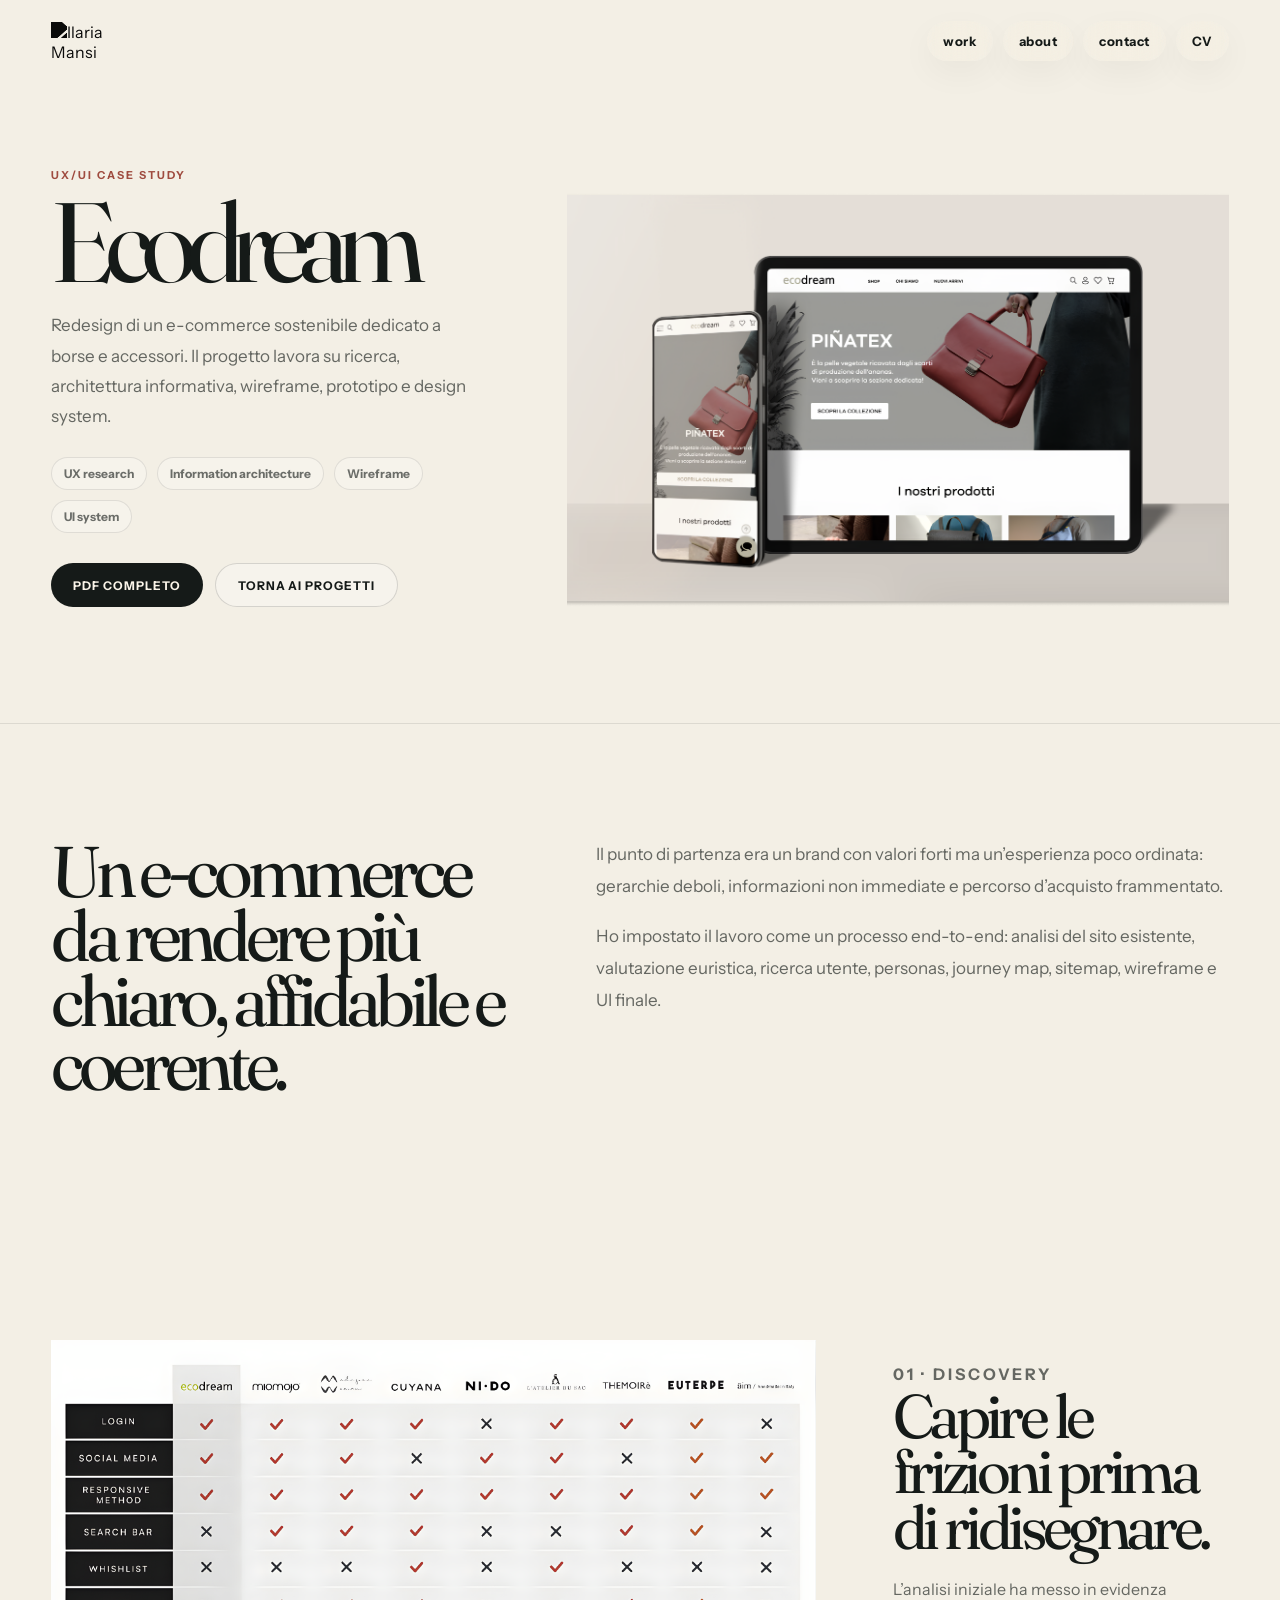
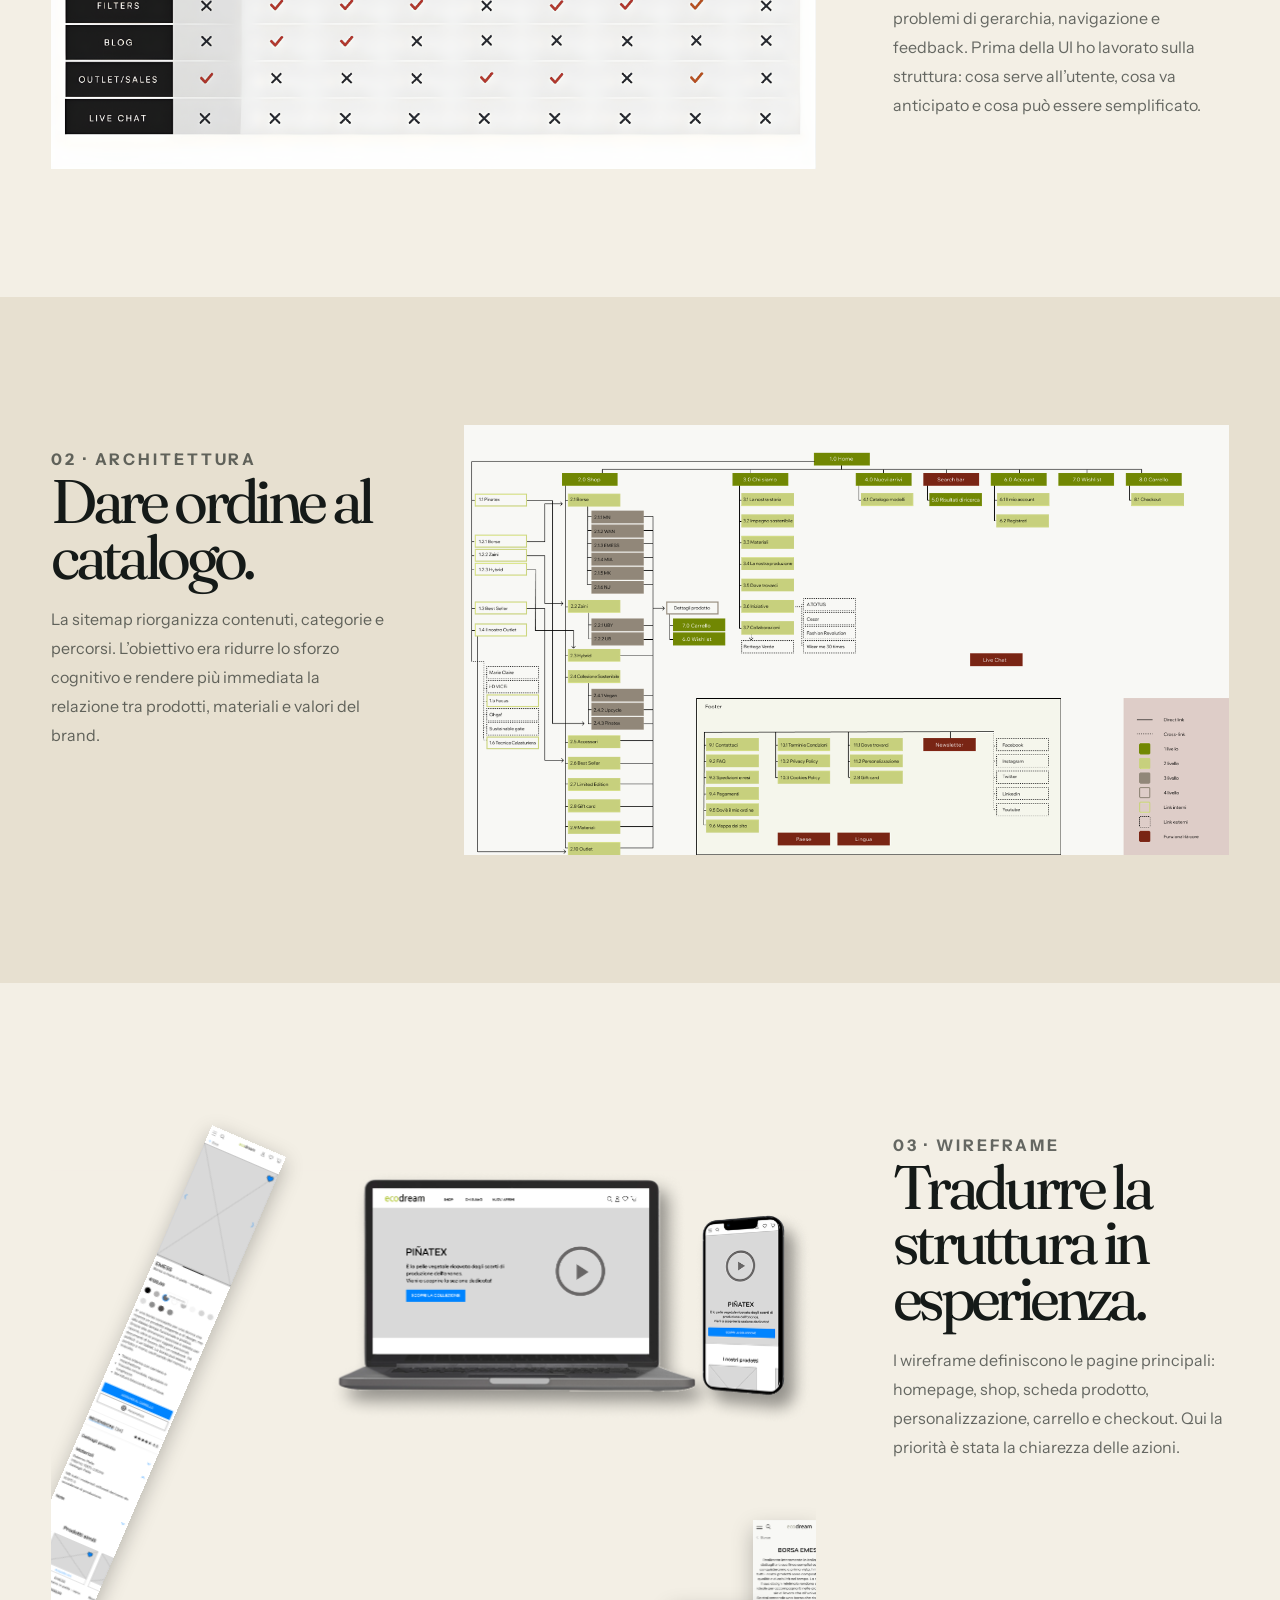
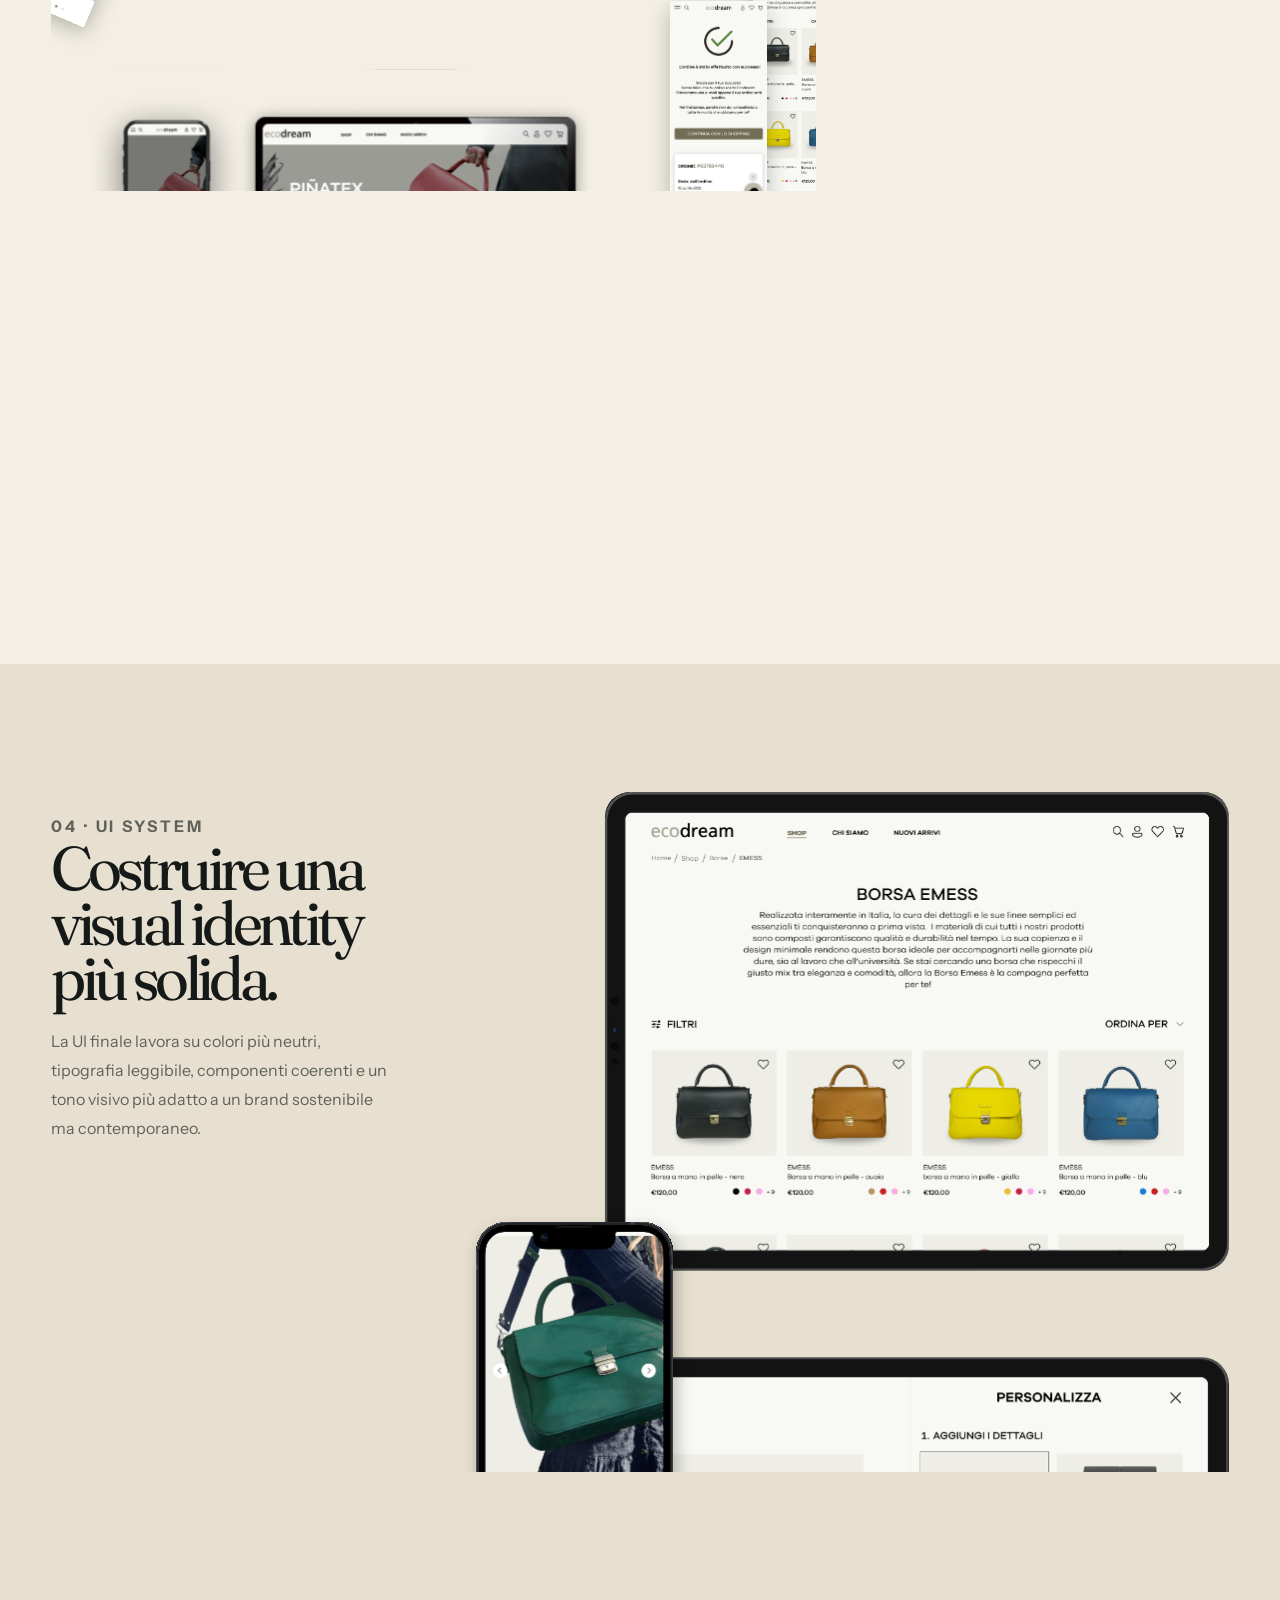
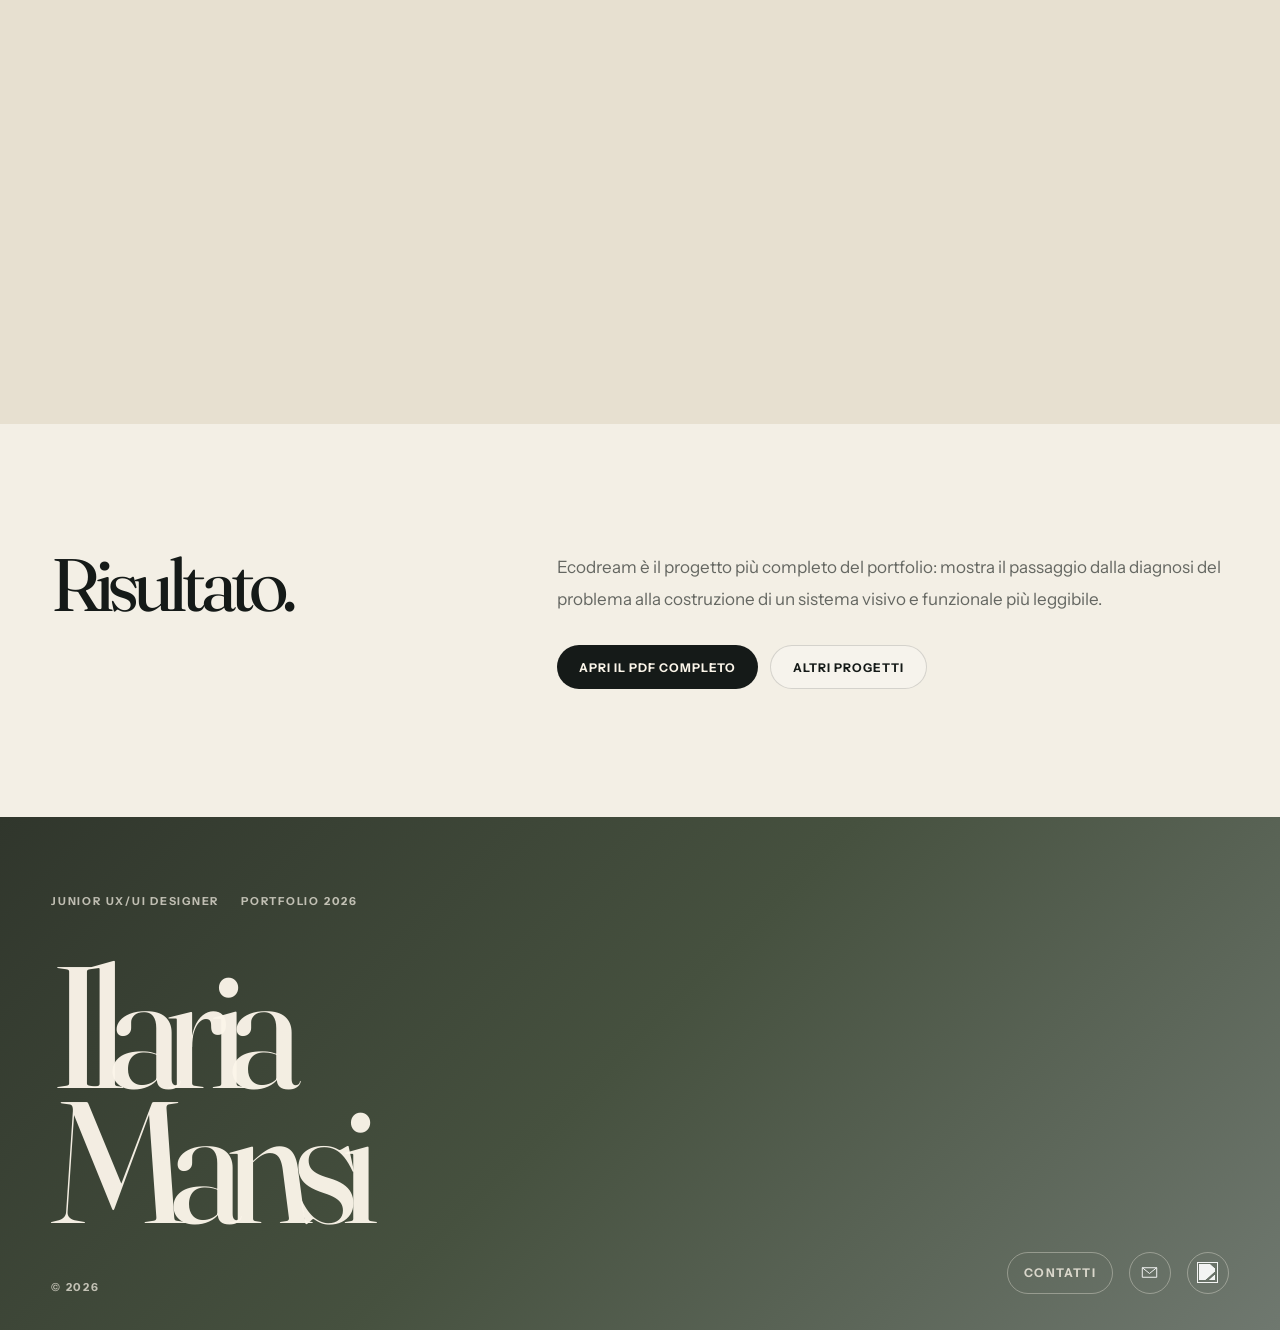
==== project/ecodream/index.html @ 8d707939 "upload portfolio" ====
<!doctype html>
<html lang="it">

<head>
  <meta charset="utf-8">
  <meta name="viewport" content="width=device-width, initial-scale=1">
  <link rel="preconnect" href="https://fonts.googleapis.com">
  <link rel="preconnect" href="https://fonts.gstatic.com" crossorigin>
  <link
    href="https://fonts.googleapis.com/css2?family=Fraunces:opsz,wght@9..144,300;9..144,400;9..144,600&family=Instrument+Sans:wght@400;500;600;700;800&display=swap"
    rel="stylesheet">
  <link rel="icon" href="../../assets/img/favicon/favicon.png" sizes="any">
  <link rel="stylesheet" href="../../css/style.css">
  <link rel="stylesheet" href="../../css/project.css">
  <title>Ilaria Mansi – Ecodream</title>
</head>

<body class="projectPage project--ecodream">
  <div id="top"></div>
  <header class="nav" role="banner">
    <div class="nav__inner"><a class="nav__logo" href="../../index.html#top" aria-label="Home"><img
          class="logo logo--mark" src="../../assets/img/logo/im-mark-light.svg" alt="Ilaria Mansi"></a>
      <nav class="nav__links" aria-label="Menu principale"><a href="../../index.html#projects">work</a><a
          href="../../about.html">about</a><a href="../../contact.html">contact</a><a href="../../cv.html">CV</a></nav>
      <input class="navToggle" type="checkbox" id="navToggle"><label class="nav__burger" for="navToggle"
        aria-label="Apri menu"><span class="nav__burgerIcon" aria-hidden="true"></span></label>
    </div>
  </header>
  <div class="navOverlay" aria-hidden="true">
    <nav class="navOverlay__panel" aria-label="Menu mobile"><a href="../../index.html#projects">work</a><a
        href="../../about.html">about</a><a href="../../contact.html">contact</a><a href="../../cv.html">CV</a></nav>
  </div>
  <main>
    <section class="projectHero">
      <div class="projectHero__grid">
        <div data-parallax-text>
          <p class="projectHero__kicker">UX/UI case study</p>
          <h1>Ecodream</h1>
          <p class="projectHero__intro">Redesign di un e-commerce sostenibile dedicato a borse e accessori. Il progetto
            lavora su ricerca, architettura informativa, wireframe, prototipo e design system.</p>
          <div class="projectTags"><span>UX research</span><span>Information
              architecture</span><span>Wireframe</span><span>UI system</span></div>
          <div class="projectActions"><a class="button button--dark" href="../../assets/pdf/ecodream.pdf"
              target="_blank" rel="noopener">PDF completo</a><a class="button button--ghost"
              href="../../index.html#projects">Torna ai progetti</a></div>
        </div>
        <figure class="projectHero__cover" data-parallax-text><img
            src="../../assets/img/home/cover-ecodream.png" alt="Cover Ecodream"></figure>
      </div>
    </section>
    <section class="caseIntro">
      <div class="caseIntro__grid">
        <h2 data-parallax-text>Un e-commerce da rendere più chiaro, affidabile e coerente.</h2>
        <div data-parallax-text>
          <p>Il punto di partenza era un brand con valori forti ma un’esperienza poco ordinata: gerarchie deboli,
            informazioni non immediate e percorso d’acquisto frammentato.</p>
          <p>Ho impostato il lavoro come un processo end-to-end: analisi del sito esistente, valutazione euristica,
            ricerca utente, personas, journey map, sitemap, wireframe e UI finale.</p>
        </div>
      </div>
    </section>
    <div class="caseFlow">
      <section class="caseStep">
        <div class="caseStep__inner">
          <figure class="caseStep__media" data-parallax-text><img
              src="../../assets/img/projects/ecodream/research-ecodream.png"
              alt="Capire le frizioni prima di ridisegnare."></figure>
          <div class="caseStep__text" data-parallax-text>
            <p class="caseStep__label">01 · Discovery</p>
            <h2>Capire le frizioni prima di ridisegnare.</h2>
            <p>L’analisi iniziale ha messo in evidenza problemi di gerarchia, navigazione e feedback. Prima della UI ho
              lavorato sulla struttura: cosa serve all’utente, cosa va anticipato e cosa può essere semplificato.</p>
          </div>
        </div>
      </section>
      <section class="caseStep caseStep--reverse">
        <div class="caseStep__inner">
          <figure class="caseStep__media" data-parallax-text><img src="../../assets/img/projects/ecodream/Sitemap.png"
              alt="Dare ordine al catalogo."></figure>
          <div class="caseStep__text" data-parallax-text>
            <p class="caseStep__label">02 · Architettura</p>
            <h2>Dare ordine al catalogo.</h2>
            <p>La sitemap riorganizza contenuti, categorie e percorsi. L’obiettivo era ridurre lo sforzo cognitivo e
              rendere più immediata la relazione tra prodotti, materiali e valori del brand.</p>
          </div>
        </div>
      </section>
      <section class="caseStep">
        <div class="caseStep__inner">
          <figure class="caseStep__media" data-parallax-text><img
              src="../../assets/img/projects/ecodream/wireframe e prototipo.svg"
              alt="Tradurre la struttura in esperienza."></figure>
          <div class="caseStep__text" data-parallax-text>
            <p class="caseStep__label">03 · Wireframe</p>
            <h2>Tradurre la struttura in esperienza.</h2>
            <p>I wireframe definiscono le pagine principali: homepage, shop, scheda prodotto, personalizzazione,
              carrello e checkout. Qui la priorità è stata la chiarezza delle azioni.</p>
          </div>
        </div>
      </section>
      <section class="caseStep caseStep--reverse">
        <div class="caseStep__inner">
          <figure class="caseStep__media" data-parallax-text><img
              src="../../assets/img/projects/ecodream/prototipi.svg"
              alt="Costruire una visual identity più solida."></figure>
          <div class="caseStep__text" data-parallax-text>
            <p class="caseStep__label">04 · UI System</p>
            <h2>Costruire una visual identity più solida.</h2>
            <p>La UI finale lavora su colori più neutri, tipografia leggibile, componenti coerenti e un tono visivo più
              adatto a un brand sostenibile ma contemporaneo.</p>
          </div>
        </div>
      </section>
    </div>
    <section class="caseEnd">
      <div class="caseEnd__grid">
        <h2 data-parallax-text>Risultato.</h2>
        <div data-parallax-text>
          <p>Ecodream è il progetto più completo del portfolio: mostra il passaggio dalla diagnosi del problema alla
            costruzione di un sistema visivo e funzionale più leggibile.</p>
          <div class="projectActions"><a class="button button--dark" href="../../assets/pdf/ecodream.pdf"
              target="_blank" rel="noopener">Apri il PDF completo</a><a class="button button--ghost"
              href="../../index.html#projects">Altri progetti</a></div>
        </div>
      </div>
    </section>
  </main>
  <footer class="siteFooter">
    <div class="siteFooter__inner">
      <div class="siteFooter__meta">
        <p>Junior UX/UI Designer</p>
        <p>Portfolio 2026</p>
      </div>
      <div class="siteFooter__contact" aria-label="Contatti principali">
        <a class="siteFooter__textLink" href="../../contact.html">Contatti</a>
        <a class="siteFooter__iconLink" href="mailto:ilariamansi96@gmail.com" aria-label="Email"><img
            src="../../assets/img/icons/email.svg" alt=""></a>
        <a class="siteFooter__iconLink" href="https://www.linkedin.com/in/ilaria-mansi/" target="_blank" rel="noopener"
          aria-label="LinkedIn"><img src="../../assets/img/home/linkedin.png" alt=""></a>
      </div>
      <p class="siteFooter__brand">Ilaria Mansi</p>
      <p class="siteFooter__copy">© 2026</p>
    </div>
  </footer>
  <script src="../../js/main.js"></script>
</body>

</html>
---- css/style.css ----
* {
    box-sizing: border-box
}

html,
body {
    margin: 0;
    min-height: 100%
}

html {
    scroll-behavior: smooth;
    background: #f3efe5
}

:root {
    --max: 1520px;
    --pad-x: clamp(22px, 4vw, 76px);
    --nav-h: 82px;
    --ink: #151a18;
    --muted: rgba(21, 26, 24, .64);
    --paper: #f3efe5;
    --paper-2: #e7e0d0;
    --cream: #fbf5e9;
    --dark: #141816;
    --accent: #9a6b4f;
    --accent-2: #536e67;
    --accent-3: #b8956b;
    --sea: #7f9690;
    --olive: #4c563e;
    --line: rgba(21, 26, 24, .15);
    --font-serif: "Fraunces", ui-serif, serif;
    --font-sans: "Instrument Sans", system-ui, sans-serif;
    --ease: cubic-bezier(.22, 1, .36, 1)
}

body {
    overflow-x: hidden;
    font-family: var(--font-sans);
    color: var(--ink);
    background: var(--paper);
    -webkit-font-smoothing: antialiased;
    text-rendering: optimizeLegibility
}

img {
    max-width: 100%;
    display: block
}

a {
    color: inherit;
    text-decoration: none
}

button,
input,
textarea {
    font: inherit
}

.container {
    width: min(var(--max), 100%);
    margin: 0 auto;
    padding: 0 var(--pad-x)
}

.eyebrow {
    margin: 0 0 14px;
    font-size: 11px;
    font-weight: 800;
    letter-spacing: .18em;
    text-transform: uppercase;
    color: rgba(21, 26, 24, .48)
}

.eyebrow--light {
    color: rgba(251, 245, 233, .68)
}

.nav {
    position: fixed;
    inset: 0 0 auto 0;
    height: var(--nav-h);
    z-index: 7000;
    pointer-events: none
}

.nav__inner {
    width: min(var(--max), 100%);
    height: 100%;
    margin: 0 auto;
    padding: 0 var(--pad-x);
    display: flex;
    align-items: center;
    justify-content: space-between
}

.nav__logo,
.nav__links,
.nav__burger {
    pointer-events: auto
}

.nav__logo {
    display: inline-flex;
    align-items: center;
    width: clamp(58px, 6vw, 83px);
    height: 44px;
    z-index: 7002
}

.nav__logo .logo {
    height: 38px;
    width: 100%;
    object-fit: contain;
    object-position: left center;
    filter: brightness(0);
    opacity: .96;
    transition: opacity .25s var(--ease), transform .25s var(--ease)
}

.nav__logo:hover .logo {
    opacity: 1;
    transform: translateY(-1px)
}

.nav__links {
    display: flex;
    align-items: center;
    gap: 10px
}

.nav__links a {
    min-height: 40px;
    display: inline-flex;
    align-items: center;
    padding: 0 16px;
    border-radius: 999px;
    backdrop-filter: blur(16px) saturate(130%);
    -webkit-backdrop-filter: blur(16px) saturate(130%);
    box-shadow: 0 12px 34px rgba(21, 26, 24, .045);
    font-size: 13px;
    font-weight: 800;
    letter-spacing: .04em;
    transition: transform .22s var(--ease), background .22s var(--ease), border-color .22s var(--ease)
}

.nav__links a:hover {
    background: rgb(251, 245, 233);
    border-color: rgba(143, 75, 57, .26);
    transform: translateY(-1px)
}

.navToggle {
    position: absolute;
    width: 1px;
    height: 1px;
    margin: -1px;
    overflow: hidden;
    clip: rect(0, 0, 0, 0);
    border: 0
}

.nav__burger {
    display: none;
    width: 44px;
    height: 44px;
    border: 1px solid rgba(251, 245, 233, .55);
    border-radius: 999px;
    background: rgba(251, 245, 233, .55);
    backdrop-filter: blur(16px) saturate(130%);
    -webkit-backdrop-filter: blur(16px) saturate(130%);
    cursor: pointer
}

.nav__burgerIcon {
    width: 22px;
    height: 2px;
    background: var(--ink);
    position: relative;
    display: block
}

.nav__burgerIcon:before,
.nav__burgerIcon:after {
    content: "";
    position: absolute;
    left: 0;
    width: 22px;
    height: 2px;
    background: var(--ink);
    transition: transform .22s var(--ease), top .22s var(--ease)
}

.nav__burgerIcon:before {
    top: -6px
}

.nav__burgerIcon:after {
    top: 6px
}

.navOverlay {
    position: fixed;
    inset: 0;
    z-index: 6999;
    opacity: 0;
    visibility: hidden;
    pointer-events: none;
    background: rgba(243, 239, 229, .72);
    backdrop-filter: blur(28px) saturate(150%);
    -webkit-backdrop-filter: blur(28px) saturate(150%);
    transition: opacity .25s var(--ease), visibility .25s var(--ease)
}

.navOverlay__panel {
    min-height: 100vh;
    display: grid;
    place-content: center;
    gap: 28px;
    text-align: center
}

.navOverlay__panel a {
    font-size: 18px;
    font-weight: 800;
    letter-spacing: .16em;
    text-transform: uppercase
}

@media(max-width:900px) {
    .nav__links {
        display: none
    }

    .nav__burger {
        display: grid;
        place-items: center
    }

    .nav__logo {
        width: 76px
    }

    body:has(#navToggle:checked) .navOverlay {
        opacity: 1;
        visibility: visible;
        pointer-events: auto
    }

    body:has(#navToggle:checked) .nav__burgerIcon {
        background: transparent
    }

    body:has(#navToggle:checked) .nav__burgerIcon:before {
        top: 0;
        transform: rotate(45deg)
    }

    body:has(#navToggle:checked) .nav__burgerIcon:after {
        top: 0;
        transform: rotate(-45deg)
    }
}

.button,
.homeButton,
.btn {
    min-height: 44px;
    display: inline-flex;
    align-items: center;
    justify-content: center;
    padding: 0 22px;
    border-radius: 999px;
    font-size: 12px;
    font-weight: 800;
    letter-spacing: .08em;
    text-transform: uppercase;
    transition: transform .22s var(--ease), background .22s var(--ease), border-color .22s var(--ease)
}

.button:hover,
.homeButton:hover,
.btn:hover {
    transform: translateY(-2px)
}

.button--dark,
.homeButton--dark,
.btn--primary {
    background: var(--ink);
    color: var(--cream) !important
}

.button--ghost,
.homeButton--ghost,
.btn--secondary {
    border: 1px solid var(--line);
    background: rgba(255, 255, 255, .28);
    color: var(--ink) !important
}

.button--light,
.homeButton--light {
    background: var(--cream);
    color: var(--ink) !important
}

.actionRow,
.buttonRow {
    display: flex;
    flex-wrap: wrap;
    gap: 12px;
    margin-top: 28px
}

.pageHero {
    width: min(var(--max), 100%);
    margin: 0 auto;
    padding: calc(var(--nav-h) + 90px) var(--pad-x) clamp(82px, 10vw, 150px)
}

.pageHero__grid {
    display: grid;
    grid-template-columns: minmax(0, 1.05fr) minmax(300px, .62fr);
    gap: clamp(34px, 7vw, 112px);
    align-items: end
}

.pageKicker {
    margin: 0 0 24px;
    font-family: var(--font-serif);
    font-weight: 400;
    font-size: clamp(80px, 12vw, 180px);
    line-height: .78;
    letter-spacing: -.09em
}

.pageHero h1 {
    margin: 0;
    max-width: 1040px;
    font-family: var(--font-serif);
    font-weight: 400;
    font-size: clamp(50px, 7.4vw, 132px);
    line-height: .84;
    letter-spacing: -.085em
}

.pageHero p {
    margin: 0;
    font-size: 16px;
    line-height: 1.8;
    color: var(--muted)
}

.contentSection {
    width: min(var(--max), 100%);
    margin: 0 auto;
    padding: clamp(78px, 9vw, 140px) var(--pad-x)
}

.contentSection--tone {
    width: 100%;
    max-width: none;
    background: var(--paper-2)
}

.contentSection--tone>* {
    width: min(var(--max), 100%);
    margin: 0 auto
}

.contentGrid {
    display: grid;
    grid-template-columns: minmax(240px, .56fr) minmax(0, 1fr);
    gap: clamp(34px, 7vw, 112px)
}

.contentGrid h2 {
    margin: 0;
    font-family: var(--font-serif);
    font-weight: 400;
    font-size: clamp(42px, 5.4vw, 92px);
    line-height: .9;
    letter-spacing: -.075em
}

.contentGrid p,
.contentGrid li {
    font-size: 16px;
    line-height: 1.85;
    color: var(--muted)
}

.panel {
    padding: clamp(24px, 3vw, 38px);
    border-radius: 24px;
    background: rgba(255, 255, 255, .32);
    box-shadow: 0 20px 64px rgba(21, 26, 24, .045)
}

.cardGrid {
    display: grid;
    grid-template-columns: repeat(3, minmax(0, 1fr));
    gap: 18px
}

.infoCard {
    padding: 28px;
    border-radius: 24px;
    background: rgba(255, 255, 255, .32);
    box-shadow: 0 18px 58px rgba(21, 26, 24, .04)
}

.infoCard small {
    display: block;
    margin-bottom: 14px;
    font-size: 11px;
    font-weight: 800;
    letter-spacing: .16em;
    text-transform: uppercase;
    color: rgba(21, 26, 24, .45)
}

.infoCard h3 {
    margin: 0;
    font-family: var(--font-serif);
    font-weight: 400;
    font-size: clamp(28px, 2.8vw, 44px);
    line-height: 1;
    letter-spacing: -.055em
}

.infoCard p {
    margin: 16px 0 0;
    font-size: 15px;
    line-height: 1.72;
    color: var(--muted)
}

.revealBlock,
[data-parallax-text] {
    opacity: 0;
    transform: translateY(34px);
    transition: opacity .78s var(--ease), transform .78s var(--ease)
}

.revealBlock.is-visible,
[data-parallax-text].is-visible {
    opacity: 1;
    transform: translateY(0)
}

.siteFooter {
    position: relative;
    overflow: hidden;
    color: var(--cream);
    background: linear-gradient(135deg, #30362c 0%, #46513f 48%, #6f786f 100%);
    border-top: 0
}

.siteFooter__inner {
    width: min(var(--max), 100%);
    margin: 0 auto;
    padding: clamp(52px, 6vw, 92px) var(--pad-x) clamp(24px, 3vw, 36px);
    display: grid;
    grid-template-columns: minmax(180px, .55fr) minmax(240px, .9fr);
    grid-template-areas: "meta contact" "brand contact" "copy contact";
    gap: clamp(22px, 4vw, 54px);
    align-items: end
}

.siteFooter__visual,
.siteFooter:after,
.siteFooter__cta,
.siteFooter__actions,
.siteFooter__social {
    display: none
}

.siteFooter__meta {
    grid-area: meta;
    display: flex;
    flex-wrap: wrap;
    gap: 10px 22px
}

.siteFooter__meta p,
.siteFooter__copy {
    margin: 0;
    font-size: 11px;
    font-weight: 800;
    letter-spacing: .16em;
    text-transform: uppercase;
    color: rgba(251, 245, 233, .7)
}

.siteFooter__contact {
    grid-area: contact;
    justify-self: end;
    display: flex;
    gap: 16px;
    align-items: center
}

.siteFooter__textLink {
    min-height: 42px;
    display: inline-flex;
    align-items: center;
    padding: 0 16px;
    border: 1px solid rgba(251, 245, 233, .34);
    border-radius: 999px;
    font-size: 12px;
    font-weight: 800;
    letter-spacing: .1em;
    text-transform: uppercase;
    color: rgba(251, 245, 233, .78);
    transition: background .22s var(--ease), color .22s var(--ease), transform .22s var(--ease)
}

.siteFooter__textLink:hover {
    background: rgba(251, 245, 233, .12);
    color: var(--cream);
    transform: translateY(-2px)
}

.siteFooter__iconLink {
    width: 42px;
    height: 42px;
    display: grid;
    place-items: center;
    border: 1px solid rgba(251, 245, 233, .34);
    border-radius: 999px;
    color: var(--cream);
    transition: background .22s var(--ease), transform .22s var(--ease), border-color .22s var(--ease)
}

.siteFooter__iconLink:hover {
    background: rgba(251, 245, 233, .12);
    border-color: rgba(251, 245, 233, .58);
    transform: translateY(-2px)
}

.siteFooter__iconLink img {
    width: 21px;
    height: 21px;
    object-fit: contain;
    filter: brightness(0) invert(1);
    opacity: .92
}

.siteFooter__brand {
    grid-area: brand;
    margin: 0;
    font-family: var(--font-serif);
    font-weight: 400;
    font-size: clamp(68px, 13.5vw, 224px);
    line-height: .78;
    letter-spacing: -.105em;
    color: rgba(251, 245, 233, .96)
}

.siteFooter__copy {
    grid-area: copy
}

.accentLine {
    display: block;
    width: 72px;
    height: 1px;
    background: var(--accent);
    opacity: .65
}

@media(max-width:900px) {

    .pageHero__grid,
    .contentGrid,
    .cardGrid,
    .siteFooter__inner {
        grid-template-columns: 1fr
    }

    .siteFooter__inner {
        grid-template-areas: "meta" "contact" "brand" "copy";
        align-items: start
    }

    .siteFooter__contact {
        justify-self: start;
        text-align: left;
        grid-template-columns: 1fr 1fr
    }

    .siteFooter__brand {
        font-size: clamp(62px, 20vw, 132px)
    }
}
---- css/project.css ----
.projectPage{background:var(--paper)}
.projectHero{width:min(var(--max),100%);margin:0 auto;padding:calc(var(--nav-h) + 86px) var(--pad-x) clamp(72px,9vw,132px)}
.projectHero__grid{display:grid;grid-template-columns:minmax(0,.72fr) minmax(0,1.12fr);gap:clamp(34px,7vw,112px);align-items:end}
.projectHero__kicker{margin:0 0 14px;font-size:11px;font-weight:800;letter-spacing:.18em;text-transform:uppercase;color:var(--accent)}
.projectHero h1{margin:0;font-family:var(--font-serif);font-weight:400;font-size:clamp(62px,8.8vw,148px);line-height:.82;letter-spacing:-.09em}
.projectHero__intro{margin:22px 0 0;max-width:64ch;font-size:17px;line-height:1.78;color:var(--muted)}
.projectHero__cover{margin:0;overflow:visible;background:transparent;box-shadow:none}
.projectHero__cover img{display:block;width:100%;aspect-ratio:16/10;object-fit:cover}
.projectTags{margin-top:26px;display:flex;gap:10px;flex-wrap:wrap}
.projectTags span{padding:8px 12px;border-radius:999px;background:rgba(255,255,255,.24);border:1px solid rgba(21,26,24,.1);font-size:12px;font-weight:700;color:rgba(21,26,24,.62)}
.projectActions{margin-top:30px;display:flex;flex-wrap:wrap;gap:12px}
.caseIntro{width:min(var(--max),100%);margin:0 auto;padding:clamp(78px,9vw,132px) var(--pad-x);border-top:1px solid rgba(21,26,24,.1)}
.caseIntro__grid{display:grid;grid-template-columns:minmax(280px,.72fr) minmax(0,1fr);gap:clamp(32px,7vw,112px);align-items:start}
.caseIntro h2{margin:0;font-family:var(--font-serif);font-weight:400;font-size:clamp(42px,5.6vw,92px);line-height:.9;letter-spacing:-.075em}
.caseIntro p{margin:0;max-width:820px;font-size:17px;line-height:1.88;color:var(--muted)}
.caseIntro p+p{margin-top:18px}

.caseStep{--case-sticky-top:128px;--pan-window:74vh;--pan-extra:0px;padding:clamp(86px,10vw,160px) var(--pad-x)}
.caseStep:nth-child(even){background:var(--paper-2)}
.caseStep__inner{width:min(var(--max),100%);margin:0 auto;display:grid;grid-template-columns:minmax(0,1.32fr) minmax(320px,.58fr);gap:clamp(34px,6vw,96px);align-items:start}

/* Nei layout invertiti il testo rimane nella colonna stretta e l'immagine resta grande. */
.caseStep--reverse .caseStep__inner{grid-template-columns:minmax(320px,.58fr) minmax(0,1.32fr)}
.caseStep--reverse .caseStep__media{order:2}
.caseStep--reverse .caseStep__text{order:1}

/* Base: immagine grande, pulita, senza card e senza crop casuale. */
.caseStep__media{margin:0;position:relative;overflow:visible;background:transparent;box-shadow:none;border:0;width:100%;align-self:start}
.caseStep__media img{display:block;width:100%;height:auto;max-width:none;max-height:calc(100vh - 190px);object-fit:contain;object-position:center top;transform:none;will-change:auto}

/* Solo per immagini lunghe: diventa una finestra fissa. Parte SEMPRE dall'alto e scorre solo l'immagine interna. */
.caseStep.is-pannable{min-height:calc(100vh + var(--pan-extra) + 96px)}
.caseStep.is-pannable .caseStep__inner{position:sticky;top:var(--case-sticky-top);align-items:start}
.caseStep.is-pannable .caseStep__media{height:var(--pan-window);overflow:hidden}
.caseStep.is-pannable .caseStep__media img{max-height:none;transform:translate3d(0,var(--img-y,0px),0);will-change:transform}

.caseStep__text{max-width:590px;position:sticky;top:140px;align-self:start}
.caseStep.is-pannable .caseStep__text{position:static;top:auto}
.caseStep__label{margin:0 0 14px;font-size:11px;font-weight:800;letter-spacing:.18em;text-transform:uppercase;color:var(--accent)}
.caseStep__text h2{margin:0;font-family:var(--font-serif);font-weight:400;font-size:clamp(38px,4.8vw,78px);line-height:.9;letter-spacing:-.075em}
.caseStep__text p{margin:20px 0 0;font-size:16px;line-height:1.82;color:var(--muted)}
.caseEnd{width:min(var(--max),100%);margin:0 auto;padding:clamp(86px,10vw,150px) var(--pad-x)}
.caseEnd__grid{display:grid;grid-template-columns:minmax(260px,.62fr) minmax(0,1fr);gap:clamp(32px,7vw,105px)}
.caseEnd h2{margin:0;font-family:var(--font-serif);font-weight:400;font-size:clamp(42px,5.8vw,96px);line-height:.88;letter-spacing:-.08em}
.caseEnd p{margin:0;max-width:800px;font-size:17px;line-height:1.86;color:var(--muted)}
.project--lmsc{--accent:#c8531e;--accent-2:#ccb000}
.project--lookbook{--accent:#0e654e;--accent-2:#d38473}
.project--meditactive{--accent:#224736;--accent-2:#884556}
.project--ecodream{--accent:#9f4b3f;--accent-2:#697259}

@media(max-width:900px){
  .projectHero__grid,.caseIntro__grid,.caseStep__inner,.caseStep--reverse .caseStep__inner,.caseEnd__grid{grid-template-columns:1fr}
  .caseStep--reverse .caseStep__media,.caseStep--reverse .caseStep__text{order:initial}
  .projectHero h1{font-size:clamp(56px,17vw,96px)}
  .caseStep__text{position:static}
  .caseStep__media,.caseStep__media.is-pannable{height:auto;overflow:visible}
  .caseStep__media img,.caseStep__media.is-pannable img{transform:none!important}
}
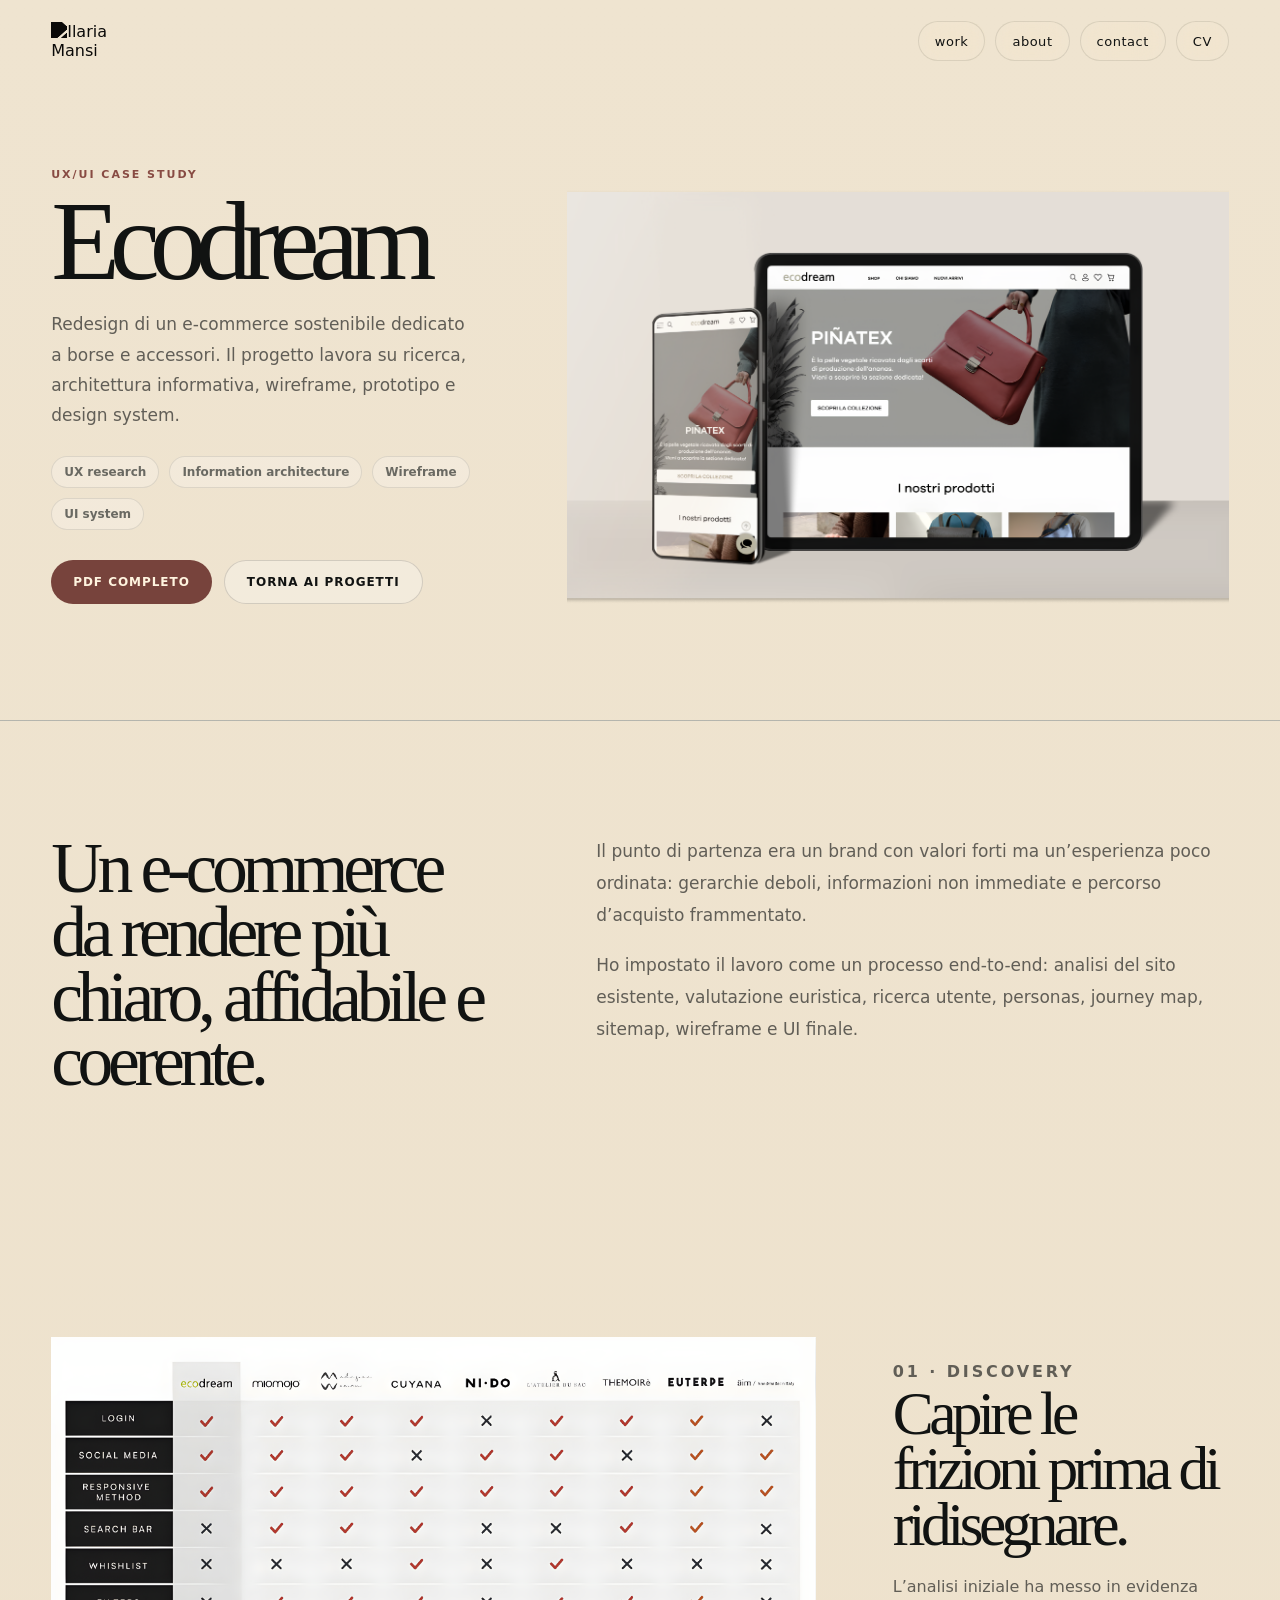
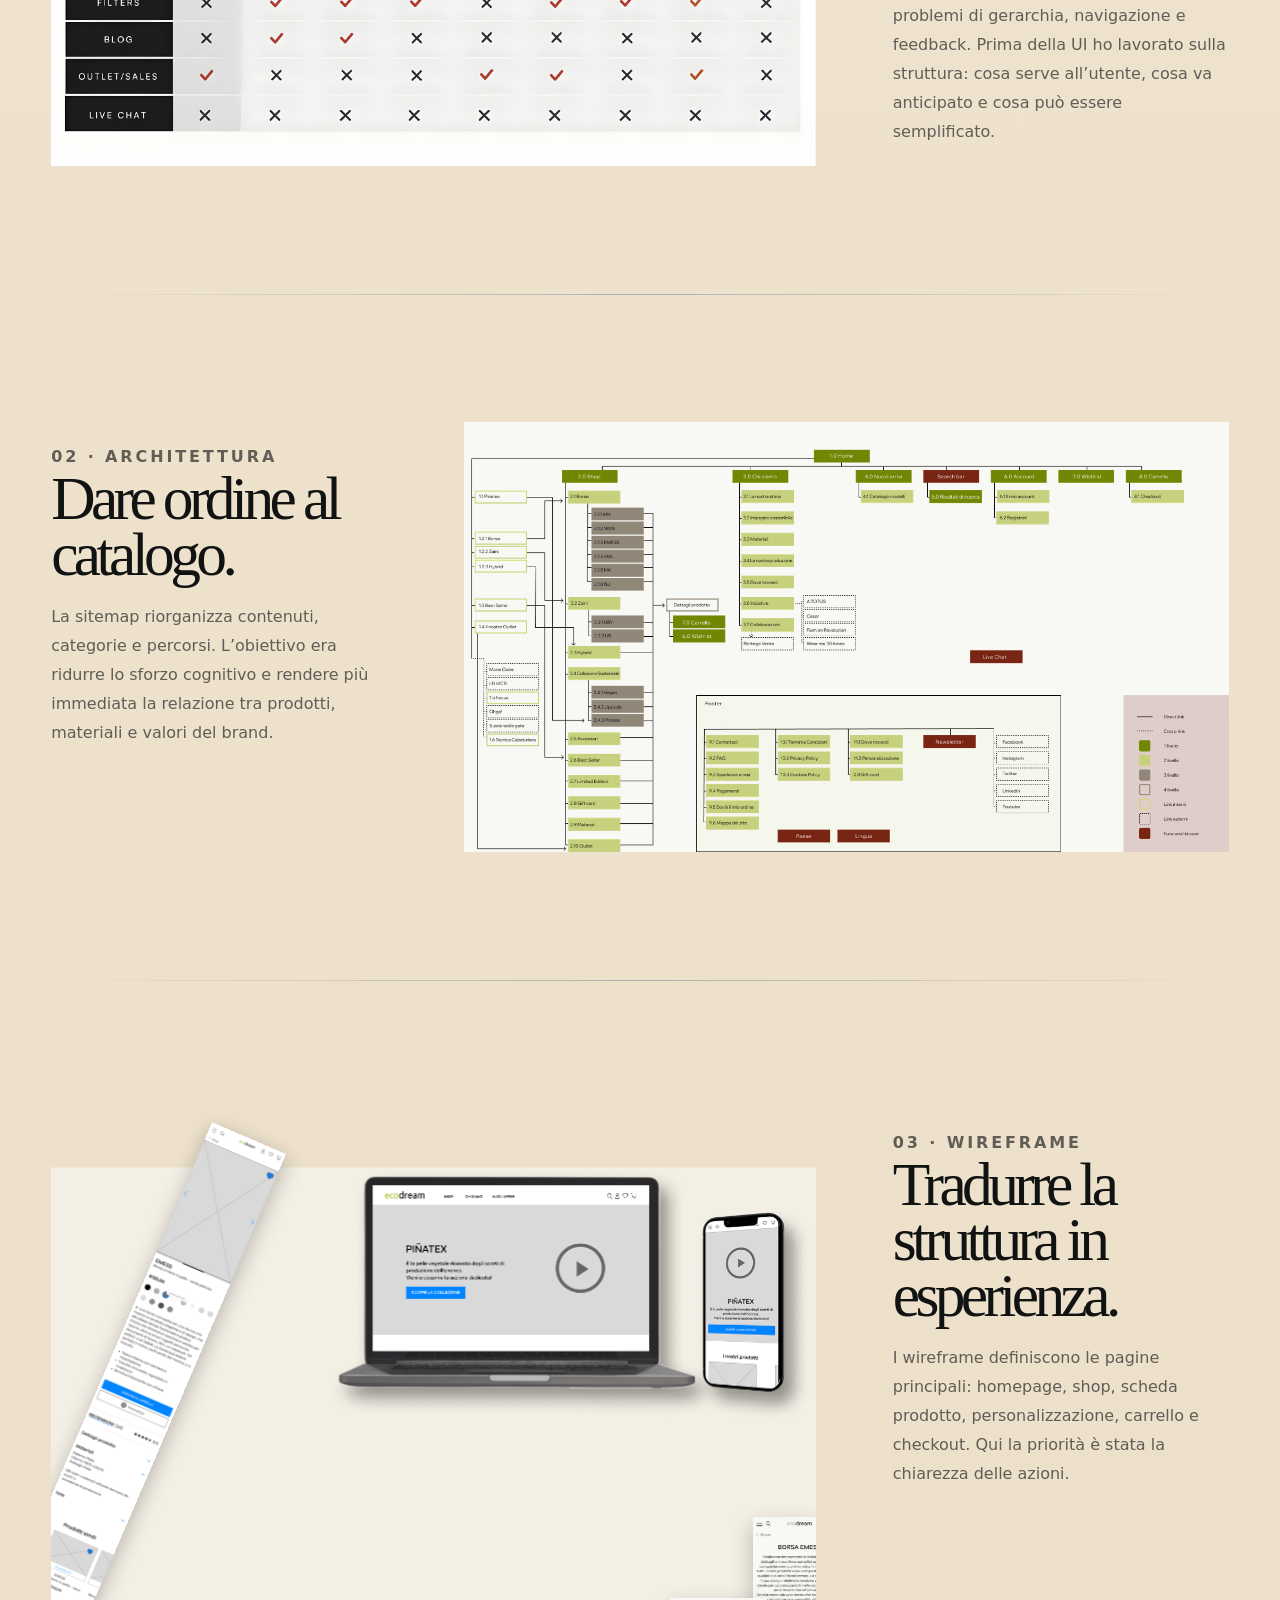
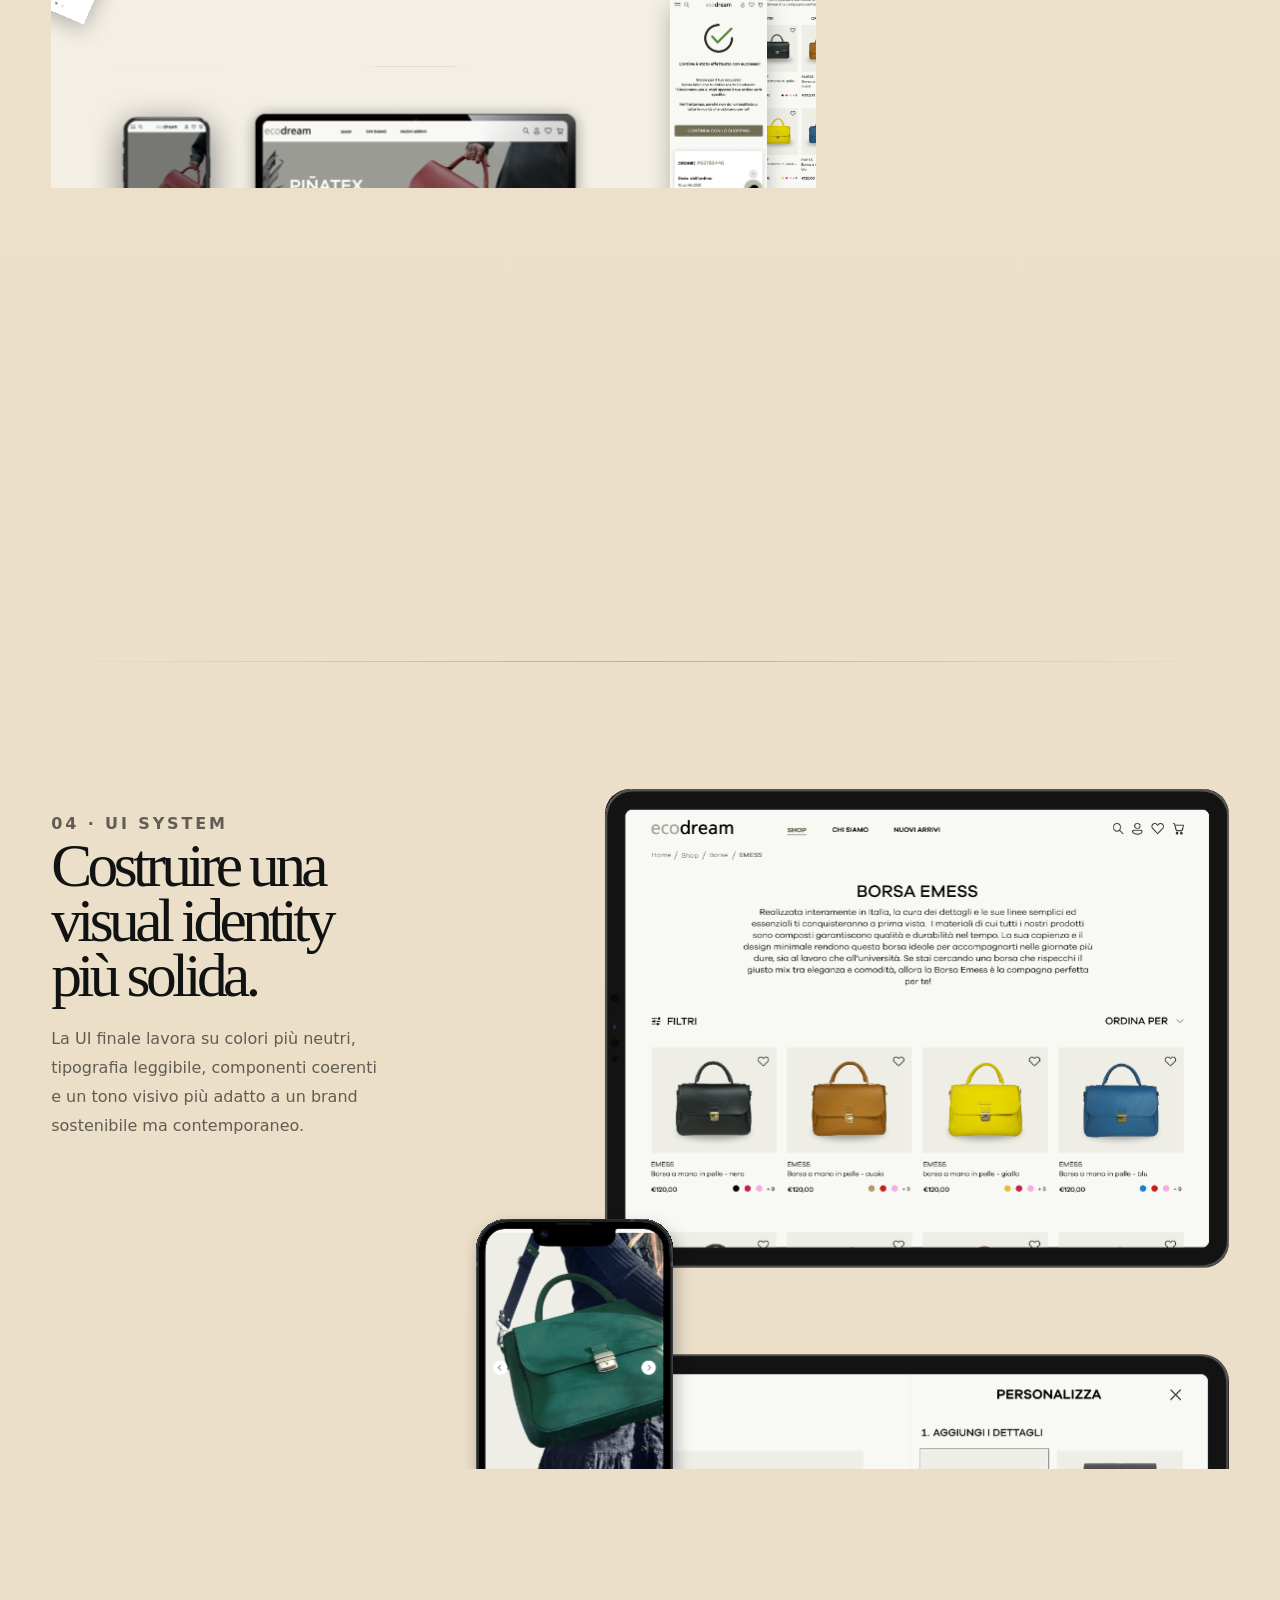
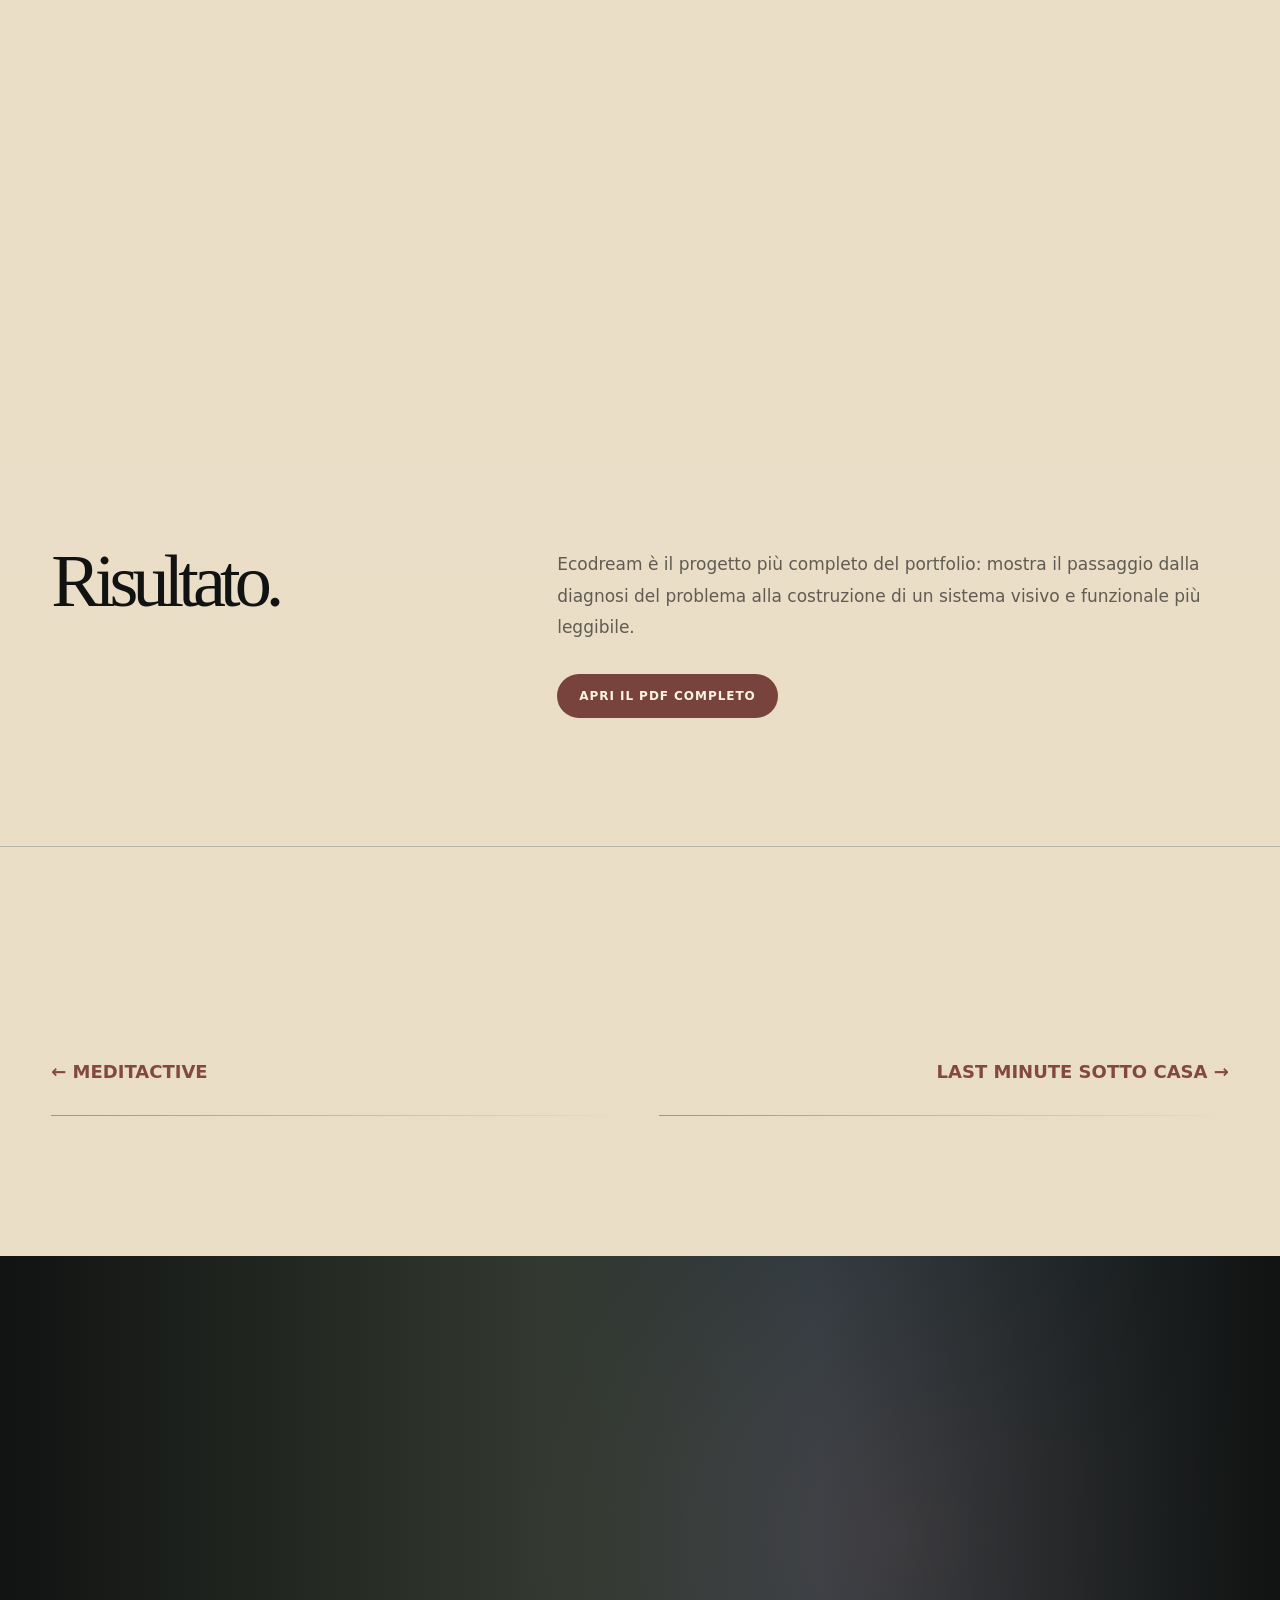
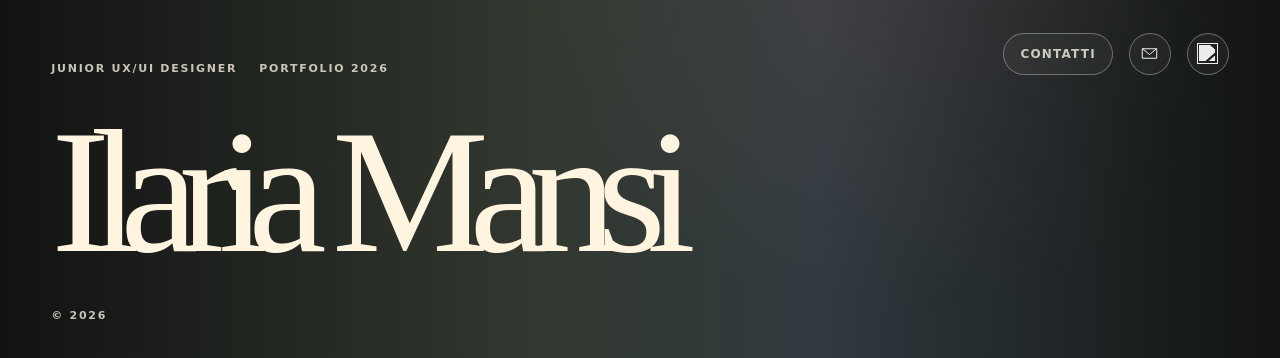
==== commit eec1bdae: "upload portfolio" ====
--- a/project/ecodream/index.html
+++ b/project/ecodream/index.html
@@ -7,8 +7,7 @@
   <link rel="preconnect" href="https://fonts.googleapis.com">
   <link rel="preconnect" href="https://fonts.gstatic.com" crossorigin>
   <link
-    href="https://fonts.googleapis.com/css2?family=Fraunces:opsz,wght@9..144,300;9..144,400;9..144,600&family=Instrument+Sans:wght@400;500;600;700;800&display=swap"
-    rel="stylesheet">
+     href="https://fonts.googleapis.com/css2?family=Fraunces:opsz,wght@9..144,300;9..144,400;9..144,600&family=Montserrat:wght@400;500;600&display=swap"
   <link rel="icon" href="../../assets/img/favicon/favicon.png" sizes="any">
   <link rel="stylesheet" href="../../css/style.css">
   <link rel="stylesheet" href="../../css/project.css">
@@ -119,10 +118,19 @@
           <p>Ecodream è il progetto più completo del portfolio: mostra il passaggio dalla diagnosi del problema alla
             costruzione di un sistema visivo e funzionale più leggibile.</p>
           <div class="projectActions"><a class="button button--dark" href="../../assets/pdf/ecodream.pdf"
-              target="_blank" rel="noopener">Apri il PDF completo</a><a class="button button--ghost"
-              href="../../index.html#projects">Altri progetti</a></div>
+              target="_blank" rel="noopener">Apri il PDF completo</a></div>
         </div>
       </div>
+    </section>
+    <section class="projectPager" aria-label="Navigazione progetti">
+      <a class="projectPager__link projectPager__link--prev" href="../meditactive/index.html" style="--preview:url('../../assets/img/home/cover-meditactive.jpg')">
+        <span class="projectPager__eyebrow">← MEDITACTIVE</span>
+       
+      </a>
+      <a class="projectPager__link projectPager__link--next" href="../lmsc/index.html" style="--preview:url('../../assets/img/home/cover-lmsc.jpg')">
+        <span class="projectPager__eyebrow">LAST MINUTE SOTTO CASA →</span>
+        
+      </a>
     </section>
   </main>
   <footer class="siteFooter">
--- a/css/style.css
+++ b/css/style.css
@@ -17,20 +17,20 @@
     --max: 1520px;
     --pad-x: clamp(22px, 4vw, 76px);
     --nav-h: 82px;
-    --ink: #151a18;
-    --muted: rgba(21, 26, 24, .64);
-    --paper: #f3efe5;
-    --paper-2: #e7e0d0;
-    --cream: #fbf5e9;
-    --dark: #141816;
-    --accent: #9a6b4f;
-    --accent-2: #536e67;
-    --accent-3: #b8956b;
-    --sea: #7f9690;
-    --olive: #4c563e;
+    --ink: #111312;
+    --muted: rgba(17, 19, 18, .64);
+    --paper: #efe4d0;
+    --paper-2: #ded1b8;
+    --cream: #fff4df;
+    --dark: #111312;
+    --accent: #9b544b;
+    --accent-2: #6b8496;
+    --accent-3: #dcc8a7;
+    --sea: #6b8496;
+    --olive: #68755e;
     --line: rgba(21, 26, 24, .15);
     --font-serif: "Fraunces", ui-serif, serif;
-    --font-sans: "Instrument Sans", system-ui, sans-serif;
+    --font-sans: "Montserrat", system-ui, sans-serif;
     --ease: cubic-bezier(.22, 1, .36, 1)
 }
 
@@ -141,7 +141,7 @@
     -webkit-backdrop-filter: blur(16px) saturate(130%);
     box-shadow: 0 12px 34px rgba(21, 26, 24, .045);
     font-size: 13px;
-    font-weight: 800;
+    font-weight: 500;
     letter-spacing: .04em;
     transition: transform .22s var(--ease), background .22s var(--ease), border-color .22s var(--ease)
 }
@@ -596,4 +596,140 @@
     .siteFooter__brand {
         font-size: clamp(62px, 20vw, 132px)
     }
-}+}
+
+/* === v9 art direction refinement: palette, nav, footer, visual coherence === */
+body{
+    background:var(--paper);
+}
+.nav{
+    --nav-fg:var(--ink);
+    transition:color .28s var(--ease);
+}
+.nav.is-over-hero{
+    --nav-fg:#fbf3e4;
+}
+.nav__logo .logo{
+    filter:brightness(0);
+}
+.nav.is-over-hero .nav__logo .logo{
+    filter:brightness(0) invert(1);
+}
+.nav__links a{
+    color:var(--nav-fg);
+    background:rgba(242,234,219,.18);
+    border:1px solid rgba(17,19,18,.10);
+    box-shadow:none;
+}
+.nav.is-over-hero .nav__links a{
+    background:rgba(17,19,18,.10);
+    border-color:rgba(251,243,228,.22);
+    color:#fbf3e4;
+}
+.nav__links a:hover{
+    background:rgba(220,200,167,.25);
+    border-color:rgba(155,84,75,.28);
+}
+.nav.is-over-hero .nav__links a:hover{
+    background:rgba(251,243,228,.14);
+    border-color:rgba(251,243,228,.40);
+}
+.nav__burger{
+    border-color:rgba(17,19,18,.14);
+    background:rgba(242,234,219,.20);
+}
+.nav.is-over-hero .nav__burger{
+    border-color:rgba(251,243,228,.32);
+    background:rgba(17,19,18,.10);
+}
+.nav.is-over-hero .nav__burgerIcon,
+.nav.is-over-hero .nav__burgerIcon:before,
+.nav.is-over-hero .nav__burgerIcon:after{
+    background:#fbf3e4;
+}
+.panel,.infoCard,.homeRoles__grid article{
+    border-radius:0;
+    background:transparent;
+    box-shadow:none;
+    border-top:1px solid rgba(17,19,18,.13);
+}
+.projectTags span{
+    background:transparent;
+    border:1px solid rgba(17,19,18,.16);
+}
+.button,.homeButton,.btn{
+    border-radius:999px;
+}
+.siteFooter{
+    min-height:min(78vh,780px);
+    color:var(--cream);
+    background:#111312;
+    isolation:isolate;
+}
+.siteFooter:before{
+    content:"";
+    position:absolute;
+    inset:0;
+    z-index:-2;
+    background:url('../assets/img/home/art.jpg') center center/cover no-repeat;
+    opacity:.72;
+    filter:saturate(.98) contrast(1.02) brightness(.72);
+}
+.siteFooter:after{
+    content:"";
+    display:block;
+    position:absolute;
+    inset:0;
+    z-index:-1;
+    background:linear-gradient(90deg, rgba(17,19,18,.78), rgba(17,19,18,.34) 46%, rgba(17,19,18,.70));
+}
+.siteFooter__inner{
+    min-height:min(78vh,780px);
+    grid-template-columns:1fr auto;
+    grid-template-areas:"meta contact" "brand brand" "copy copy";
+    align-content:end;
+}
+.siteFooter__brand{
+    white-space:nowrap;
+    font-size:clamp(58px,13.8vw,210px);
+    line-height:.75;
+    letter-spacing:-.11em;
+}
+.siteFooter__contact{
+    align-self:start;
+}
+.siteFooter__textLink,
+.siteFooter__iconLink{
+    background:rgba(251,243,228,.04);
+    border-color:rgba(251,243,228,.34);
+    backdrop-filter:blur(8px);
+    -webkit-backdrop-filter:blur(8px);
+}
+.siteFooter__meta p,.siteFooter__copy{
+    color:rgba(251,243,228,.78);
+}
+@media(max-width:900px){
+    .siteFooter__brand{white-space:normal;letter-spacing:-.09em}
+}
+
+
+/* === v10 shared palette/footer refinement === */
+::selection{background:rgba(155,84,75,.28);color:var(--ink)}
+.siteFooter:before{
+    background:url('../assets/img/home/art.jpg') center center/cover no-repeat;
+    opacity:.82;
+    filter:saturate(1.05) contrast(1.03) brightness(.66);
+}
+.siteFooter:after{
+    background:
+      linear-gradient(90deg, rgba(17,19,18,.82), rgba(104,117,94,.38) 42%, rgba(107,132,150,.34) 64%, rgba(17,19,18,.78)),
+      radial-gradient(circle at 70% 40%, rgba(155,84,75,.22), transparent 38%);
+}
+.siteFooter__brand{
+    color:#fff4df;
+}
+.siteFooter__textLink:hover,
+.siteFooter__iconLink:hover{
+    background:rgba(220,200,167,.16);
+    border-color:rgba(220,200,167,.62);
+}
--- a/css/project.css
+++ b/css/project.css
@@ -1,58 +1,517 @@
-.projectPage{background:var(--paper)}
-.projectHero{width:min(var(--max),100%);margin:0 auto;padding:calc(var(--nav-h) + 86px) var(--pad-x) clamp(72px,9vw,132px)}
-.projectHero__grid{display:grid;grid-template-columns:minmax(0,.72fr) minmax(0,1.12fr);gap:clamp(34px,7vw,112px);align-items:end}
-.projectHero__kicker{margin:0 0 14px;font-size:11px;font-weight:800;letter-spacing:.18em;text-transform:uppercase;color:var(--accent)}
-.projectHero h1{margin:0;font-family:var(--font-serif);font-weight:400;font-size:clamp(62px,8.8vw,148px);line-height:.82;letter-spacing:-.09em}
-.projectHero__intro{margin:22px 0 0;max-width:64ch;font-size:17px;line-height:1.78;color:var(--muted)}
-.projectHero__cover{margin:0;overflow:visible;background:transparent;box-shadow:none}
-.projectHero__cover img{display:block;width:100%;aspect-ratio:16/10;object-fit:cover}
-.projectTags{margin-top:26px;display:flex;gap:10px;flex-wrap:wrap}
-.projectTags span{padding:8px 12px;border-radius:999px;background:rgba(255,255,255,.24);border:1px solid rgba(21,26,24,.1);font-size:12px;font-weight:700;color:rgba(21,26,24,.62)}
-.projectActions{margin-top:30px;display:flex;flex-wrap:wrap;gap:12px}
-.caseIntro{width:min(var(--max),100%);margin:0 auto;padding:clamp(78px,9vw,132px) var(--pad-x);border-top:1px solid rgba(21,26,24,.1)}
-.caseIntro__grid{display:grid;grid-template-columns:minmax(280px,.72fr) minmax(0,1fr);gap:clamp(32px,7vw,112px);align-items:start}
-.caseIntro h2{margin:0;font-family:var(--font-serif);font-weight:400;font-size:clamp(42px,5.6vw,92px);line-height:.9;letter-spacing:-.075em}
-.caseIntro p{margin:0;max-width:820px;font-size:17px;line-height:1.88;color:var(--muted)}
-.caseIntro p+p{margin-top:18px}
-
-.caseStep{--case-sticky-top:128px;--pan-window:74vh;--pan-extra:0px;padding:clamp(86px,10vw,160px) var(--pad-x)}
-.caseStep:nth-child(even){background:var(--paper-2)}
-.caseStep__inner{width:min(var(--max),100%);margin:0 auto;display:grid;grid-template-columns:minmax(0,1.32fr) minmax(320px,.58fr);gap:clamp(34px,6vw,96px);align-items:start}
+.projectPage {
+  background: var(--paper)
+}
+
+.projectHero {
+  width: min(var(--max), 100%);
+  margin: 0 auto;
+  padding: calc(var(--nav-h) + 86px) var(--pad-x) clamp(72px, 9vw, 132px)
+}
+
+.projectHero__grid {
+  display: grid;
+  grid-template-columns: minmax(0, .72fr) minmax(0, 1.12fr);
+  gap: clamp(34px, 7vw, 112px);
+  align-items: end
+}
+
+.projectHero__kicker {
+  margin: 0 0 14px;
+  font-size: 11px;
+  font-weight: 800;
+  letter-spacing: .18em;
+  text-transform: uppercase;
+  color: var(--accent)
+}
+
+.projectHero h1 {
+  margin: 0;
+  font-family: var(--font-serif);
+  font-weight: 400;
+  font-size: clamp(62px, 8.8vw, 148px);
+  line-height: .82;
+  letter-spacing: -.09em
+}
+
+.projectHero__intro {
+  margin: 22px 0 0;
+  max-width: 64ch;
+  font-size: 17px;
+  line-height: 1.78;
+  color: var(--muted)
+}
+
+.projectHero__cover {
+  margin: 0;
+  overflow: visible;
+  background: transparent;
+  box-shadow: none
+}
+
+.projectHero__cover img {
+  display: block;
+  width: 100%;
+  aspect-ratio: 16/10;
+  object-fit: cover
+}
+
+.projectTags {
+  margin-top: 26px;
+  display: flex;
+  gap: 10px;
+  flex-wrap: wrap
+}
+
+.projectTags span {
+  padding: 8px 12px;
+  border-radius: 999px;
+  background: rgba(255, 255, 255, .24);
+  border: 1px solid rgba(21, 26, 24, .1);
+  font-size: 12px;
+  font-weight: 700;
+  color: rgba(21, 26, 24, .62)
+}
+
+.projectActions {
+  margin-top: 30px;
+  display: flex;
+  flex-wrap: wrap;
+  gap: 12px
+}
+
+.caseIntro {
+  width: min(var(--max), 100%);
+  margin: 0 auto;
+  padding: clamp(78px, 9vw, 132px) var(--pad-x);
+  border-top: 1px solid rgba(21, 26, 24, .1)
+}
+
+.caseIntro__grid {
+  display: grid;
+  grid-template-columns: minmax(280px, .72fr) minmax(0, 1fr);
+  gap: clamp(32px, 7vw, 112px);
+  align-items: start
+}
+
+.caseIntro h2 {
+  margin: 0;
+  font-family: var(--font-serif);
+  font-weight: 400;
+  font-size: clamp(42px, 5.6vw, 92px);
+  line-height: .9;
+  letter-spacing: -.075em
+}
+
+.caseIntro p {
+  margin: 0;
+  max-width: 820px;
+  font-size: 17px;
+  line-height: 1.88;
+  color: var(--muted)
+}
+
+.caseIntro p+p {
+  margin-top: 18px
+}
+
+.caseStep {
+  --case-sticky-top: 128px;
+  --pan-window: 74vh;
+  --pan-extra: 0px;
+  padding: clamp(86px, 10vw, 160px) var(--pad-x)
+}
+
+.caseStep:nth-child(even) {
+  background: var(--paper-2)
+}
+
+.caseStep__inner {
+  width: min(var(--max), 100%);
+  margin: 0 auto;
+  display: grid;
+  grid-template-columns: minmax(0, 1.32fr) minmax(320px, .58fr);
+  gap: clamp(34px, 6vw, 96px);
+  align-items: start
+}
 
 /* Nei layout invertiti il testo rimane nella colonna stretta e l'immagine resta grande. */
-.caseStep--reverse .caseStep__inner{grid-template-columns:minmax(320px,.58fr) minmax(0,1.32fr)}
-.caseStep--reverse .caseStep__media{order:2}
-.caseStep--reverse .caseStep__text{order:1}
+.caseStep--reverse .caseStep__inner {
+  grid-template-columns: minmax(320px, .58fr) minmax(0, 1.32fr)
+}
+
+.caseStep--reverse .caseStep__media {
+  order: 2
+}
+
+.caseStep--reverse .caseStep__text {
+  order: 1
+}
 
 /* Base: immagine grande, pulita, senza card e senza crop casuale. */
-.caseStep__media{margin:0;position:relative;overflow:visible;background:transparent;box-shadow:none;border:0;width:100%;align-self:start}
-.caseStep__media img{display:block;width:100%;height:auto;max-width:none;max-height:calc(100vh - 190px);object-fit:contain;object-position:center top;transform:none;will-change:auto}
+.caseStep__media {
+  margin: 0;
+  position: relative;
+  overflow: visible;
+  background: transparent;
+  box-shadow: none;
+  border: 0;
+  width: 100%;
+  align-self: start
+}
+
+.caseStep__media img {
+  display: block;
+  width: 100%;
+  height: auto;
+  max-width: none;
+  max-height: calc(100vh - 190px);
+  object-fit: contain;
+  object-position: center top;
+  transform: none;
+  will-change: auto
+}
 
 /* Solo per immagini lunghe: diventa una finestra fissa. Parte SEMPRE dall'alto e scorre solo l'immagine interna. */
-.caseStep.is-pannable{min-height:calc(100vh + var(--pan-extra) + 96px)}
-.caseStep.is-pannable .caseStep__inner{position:sticky;top:var(--case-sticky-top);align-items:start}
-.caseStep.is-pannable .caseStep__media{height:var(--pan-window);overflow:hidden}
-.caseStep.is-pannable .caseStep__media img{max-height:none;transform:translate3d(0,var(--img-y,0px),0);will-change:transform}
-
-.caseStep__text{max-width:590px;position:sticky;top:140px;align-self:start}
-.caseStep.is-pannable .caseStep__text{position:static;top:auto}
-.caseStep__label{margin:0 0 14px;font-size:11px;font-weight:800;letter-spacing:.18em;text-transform:uppercase;color:var(--accent)}
-.caseStep__text h2{margin:0;font-family:var(--font-serif);font-weight:400;font-size:clamp(38px,4.8vw,78px);line-height:.9;letter-spacing:-.075em}
-.caseStep__text p{margin:20px 0 0;font-size:16px;line-height:1.82;color:var(--muted)}
-.caseEnd{width:min(var(--max),100%);margin:0 auto;padding:clamp(86px,10vw,150px) var(--pad-x)}
-.caseEnd__grid{display:grid;grid-template-columns:minmax(260px,.62fr) minmax(0,1fr);gap:clamp(32px,7vw,105px)}
-.caseEnd h2{margin:0;font-family:var(--font-serif);font-weight:400;font-size:clamp(42px,5.8vw,96px);line-height:.88;letter-spacing:-.08em}
-.caseEnd p{margin:0;max-width:800px;font-size:17px;line-height:1.86;color:var(--muted)}
-.project--lmsc{--accent:#c8531e;--accent-2:#ccb000}
-.project--lookbook{--accent:#0e654e;--accent-2:#d38473}
-.project--meditactive{--accent:#224736;--accent-2:#884556}
-.project--ecodream{--accent:#9f4b3f;--accent-2:#697259}
-
-@media(max-width:900px){
-  .projectHero__grid,.caseIntro__grid,.caseStep__inner,.caseStep--reverse .caseStep__inner,.caseEnd__grid{grid-template-columns:1fr}
-  .caseStep--reverse .caseStep__media,.caseStep--reverse .caseStep__text{order:initial}
-  .projectHero h1{font-size:clamp(56px,17vw,96px)}
-  .caseStep__text{position:static}
-  .caseStep__media,.caseStep__media.is-pannable{height:auto;overflow:visible}
-  .caseStep__media img,.caseStep__media.is-pannable img{transform:none!important}
-}
+.caseStep.is-pannable {
+  min-height: calc(100vh + var(--pan-extra) + 96px)
+}
+
+.caseStep.is-pannable .caseStep__inner {
+  position: sticky;
+  top: var(--case-sticky-top);
+  align-items: start
+}
+
+.caseStep.is-pannable .caseStep__media {
+  height: var(--pan-window);
+  overflow: hidden
+}
+
+.caseStep.is-pannable .caseStep__media img {
+  max-height: none;
+  transform: translate3d(0, var(--img-y, 0px), 0);
+  will-change: transform
+}
+
+.caseStep__text {
+  max-width: 590px;
+  position: sticky;
+  top: 140px;
+  align-self: start
+}
+
+.caseStep.is-pannable .caseStep__text {
+  position: static;
+  top: auto
+}
+
+.caseStep__label {
+  margin: 0 0 14px;
+  font-size: 11px;
+  font-weight: 800;
+  letter-spacing: .18em;
+  text-transform: uppercase;
+  color: var(--accent)
+}
+
+.caseStep__text h2 {
+  margin: 0;
+  font-family: var(--font-serif);
+  font-weight: 400;
+  font-size: clamp(38px, 4.8vw, 78px);
+  line-height: .9;
+  letter-spacing: -.075em
+}
+
+.caseStep__text p {
+  margin: 20px 0 0;
+  font-size: 16px;
+  line-height: 1.82;
+  color: var(--muted)
+}
+
+.caseEnd {
+  width: min(var(--max), 100%);
+  margin: 0 auto;
+  padding: clamp(86px, 10vw, 150px) var(--pad-x)
+}
+
+.caseEnd__grid {
+  display: grid;
+  grid-template-columns: minmax(260px, .62fr) minmax(0, 1fr);
+  gap: clamp(32px, 7vw, 105px)
+}
+
+.caseEnd h2 {
+  margin: 0;
+  font-family: var(--font-serif);
+  font-weight: 400;
+  font-size: clamp(42px, 5.8vw, 96px);
+  line-height: .88;
+  letter-spacing: -.08em
+}
+
+.caseEnd p {
+  margin: 0;
+  max-width: 800px;
+  font-size: 17px;
+  line-height: 1.86;
+  color: var(--muted)
+}
+
+.project--lmsc {
+  --accent: #c8531e;
+  --accent-2: #ccb000
+}
+
+.project--lookbook {
+  --accent: #0e654e;
+  --accent-2: #d38473
+}
+
+.project--meditactive {
+  --accent: #224736;
+  --accent-2: #884556
+}
+
+.project--ecodream {
+  --accent: #9f4b3f;
+  --accent-2: #697259
+}
+
+@media(max-width:900px) {
+
+  .projectHero__grid,
+  .caseIntro__grid,
+  .caseStep__inner,
+  .caseStep--reverse .caseStep__inner,
+  .caseEnd__grid {
+    grid-template-columns: 1fr
+  }
+
+  .caseStep--reverse .caseStep__media,
+  .caseStep--reverse .caseStep__text {
+    order: initial
+  }
+
+  .projectHero h1 {
+    font-size: clamp(56px, 17vw, 96px)
+  }
+
+  .caseStep__text {
+    position: static
+  }
+
+  .caseStep__media,
+  .caseStep__media.is-pannable {
+    height: auto;
+    overflow: visible
+  }
+
+  .caseStep__media img,
+  .caseStep__media.is-pannable img {
+    transform: none !important
+  }
+}
+
+
+/* === v9 project visual cleanup: no fake boxes, more coherent art direction === */
+.projectHero__cover,
+.caseStep__media {
+  background: transparent !important;
+  box-shadow: none !important;
+  border: 0 !important;
+  border-radius: 0 !important;
+}
+
+.projectHero__cover img,
+.caseStep__media img {
+  border-radius: 0 !important;
+}
+
+.caseStep:nth-child(even) {
+  background: transparent;
+}
+
+.caseStep {
+  position: relative;
+}
+
+.caseStep+.caseStep:before {
+  content: "";
+  position: absolute;
+  left: var(--pad-x);
+  right: var(--pad-x);
+  top: 0;
+  height: 1px;
+  background: linear-gradient(90deg, transparent, rgba(17, 19, 18, .12), transparent);
+}
+
+.caseStep__label,
+.projectHero__kicker {
+  color: var(--accent);
+}
+
+.project--lmsc {
+  --accent: #9b544b;
+  --accent-2: #dcc8a7
+}
+
+.project--lookbook {
+  --accent: #68755e;
+  --accent-2: #9b544b
+}
+
+.project--meditactive {
+  --accent: #68755e;
+  --accent-2: #6b8496
+}
+
+.project--ecodream {
+  --accent: #9b544b;
+  --accent-2: #68755e
+}
+
+
+/* === v10 project pager and palette details === */
+.projectPage {
+  background: linear-gradient(180deg, var(--paper) 0%, color-mix(in srgb, var(--accent-3) 28%, var(--paper)) 100%);
+}
+
+.projectHero__kicker,
+.caseStep__label {
+  color: color-mix(in srgb, var(--accent) 86%, var(--ink));
+}
+
+.projectHero__cover img {
+  box-shadow: none !important;
+}
+
+.caseIntro {
+  border-top-color: color-mix(in srgb, var(--sea) 30%, rgba(17, 19, 18, .12));
+}
+
+.caseStep+.caseStep:before {
+  background: linear-gradient(90deg, transparent, color-mix(in srgb, var(--sea) 34%, rgba(17, 19, 18, .12)), transparent);
+}
+
+.projectActions .button--dark {
+  background: color-mix(in srgb, var(--accent) 74%, var(--ink));
+  border-color: color-mix(in srgb, var(--accent) 74%, var(--ink));
+}
+
+.projectPager {
+  width: min(var(--max), 100%);
+  margin: 0 auto;
+  padding: clamp(34px, 5vw, 72px) var(--pad-x) clamp(96px, 11vw, 170px);
+  display: grid;
+  grid-template-columns: 1fr 1fr;
+  gap: clamp(18px, 3vw, 44px);
+  border-top: 1px solid color-mix(in srgb, var(--sea) 24%, rgba(17, 19, 18, .13));
+}
+
+.projectPager__link {
+  position: relative;
+  min-height: clamp(130px, 16vw, 230px);
+  display: flex;
+  flex-direction: column;
+  justify-content: flex-end;
+  gap: 14px;
+  overflow: hidden;
+  padding: clamp(18px, 2.6vw, 34px) 0;
+  color: var(--ink);
+  isolation: isolate;
+}
+
+.projectPager__link--next {
+  text-align: right;
+  align-items: flex-end;
+}
+
+.projectPager__link:before {
+  content: "";
+  position: absolute;
+  inset: 0;
+  z-index: -2;
+  background: var(--preview) center/cover no-repeat;
+  opacity: 0;
+  transition: opacity .36s var(--ease),  filter .72s var(--ease);
+  filter: saturate(.95) contrast(1.02) brightness(.90);
+}
+
+.projectPager__link:after {
+  content: "";
+  position: absolute;
+  left: 0;
+  right: 0;
+  bottom: 0;
+  height: 1px;
+  background: linear-gradient(90deg, currentColor, transparent);
+  opacity: .35;
+  
+}
+
+
+
+.projectPager__eyebrow {
+  position: relative;
+  z-index: 1;
+  font-size: 18px;
+  font-weight: 800;
+  text-transform: uppercase;
+  color: color-mix(in srgb, var(--accent) 82%, var(--ink));
+  
+}
+
+.projectPager__title {
+  position: relative;
+  z-index: 1;
+  font-family: var(--font-serif);
+  font-weight: 400;
+  font-size: clamp(42px, 5.8vw, 104px);
+  line-height: .84;
+  letter-spacing: -.085em;
+  transition: color .28s var(--ease), transform .38s var(--ease), text-shadow .28s var(--ease);
+}
+
+.projectPager__link:hover:before {
+  opacity: .78;
+  transform: scale(1);
+}
+
+.projectPager__link:hover:after {
+  opacity: 0;
+}
+
+.projectPager__link:hover .projectPager__eyebrow,
+.projectPager__link:hover .projectPager__title {
+  color: var(--cream);
+  text-shadow: 0 10px 34px rgba(0, 0, 0, .34);
+}
+
+.projectPager__link:hover .projectPager__title {
+  transform: translateY(-4px);
+}
+
+.projectPager__link--prev:hover .projectPager__eyebrow {
+  transform: translateX(-4px);
+}
+
+.projectPager__link--next:hover .projectPager__eyebrow {
+  transform: translateX(4px);
+}
+
+@media(max-width:900px) {
+  .projectPager {
+    grid-template-columns: 1fr;
+  }
+
+  .projectPager__link--next {
+    text-align: left;
+    align-items: flex-start;
+  }
+
+  .projectPager__link--next:after {
+    background: linear-gradient(90deg, currentColor, transparent);
+  }
+}
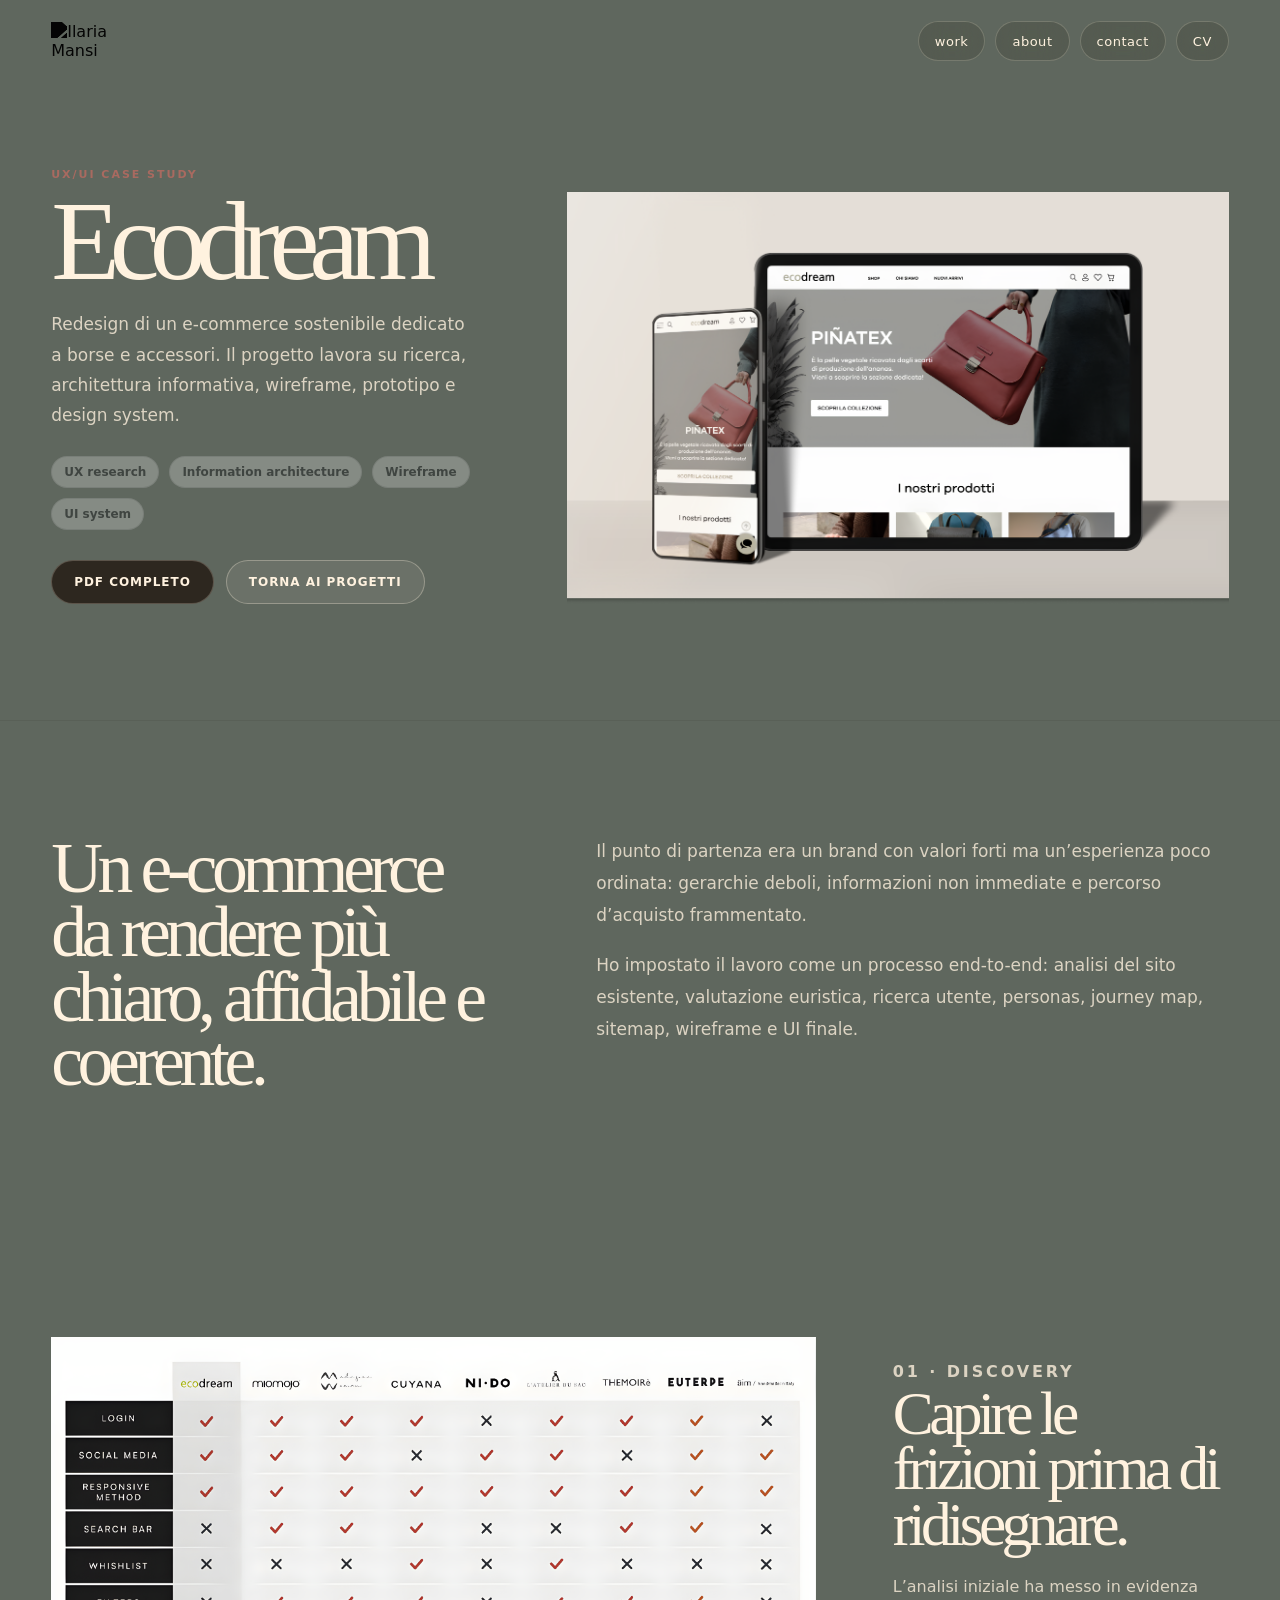
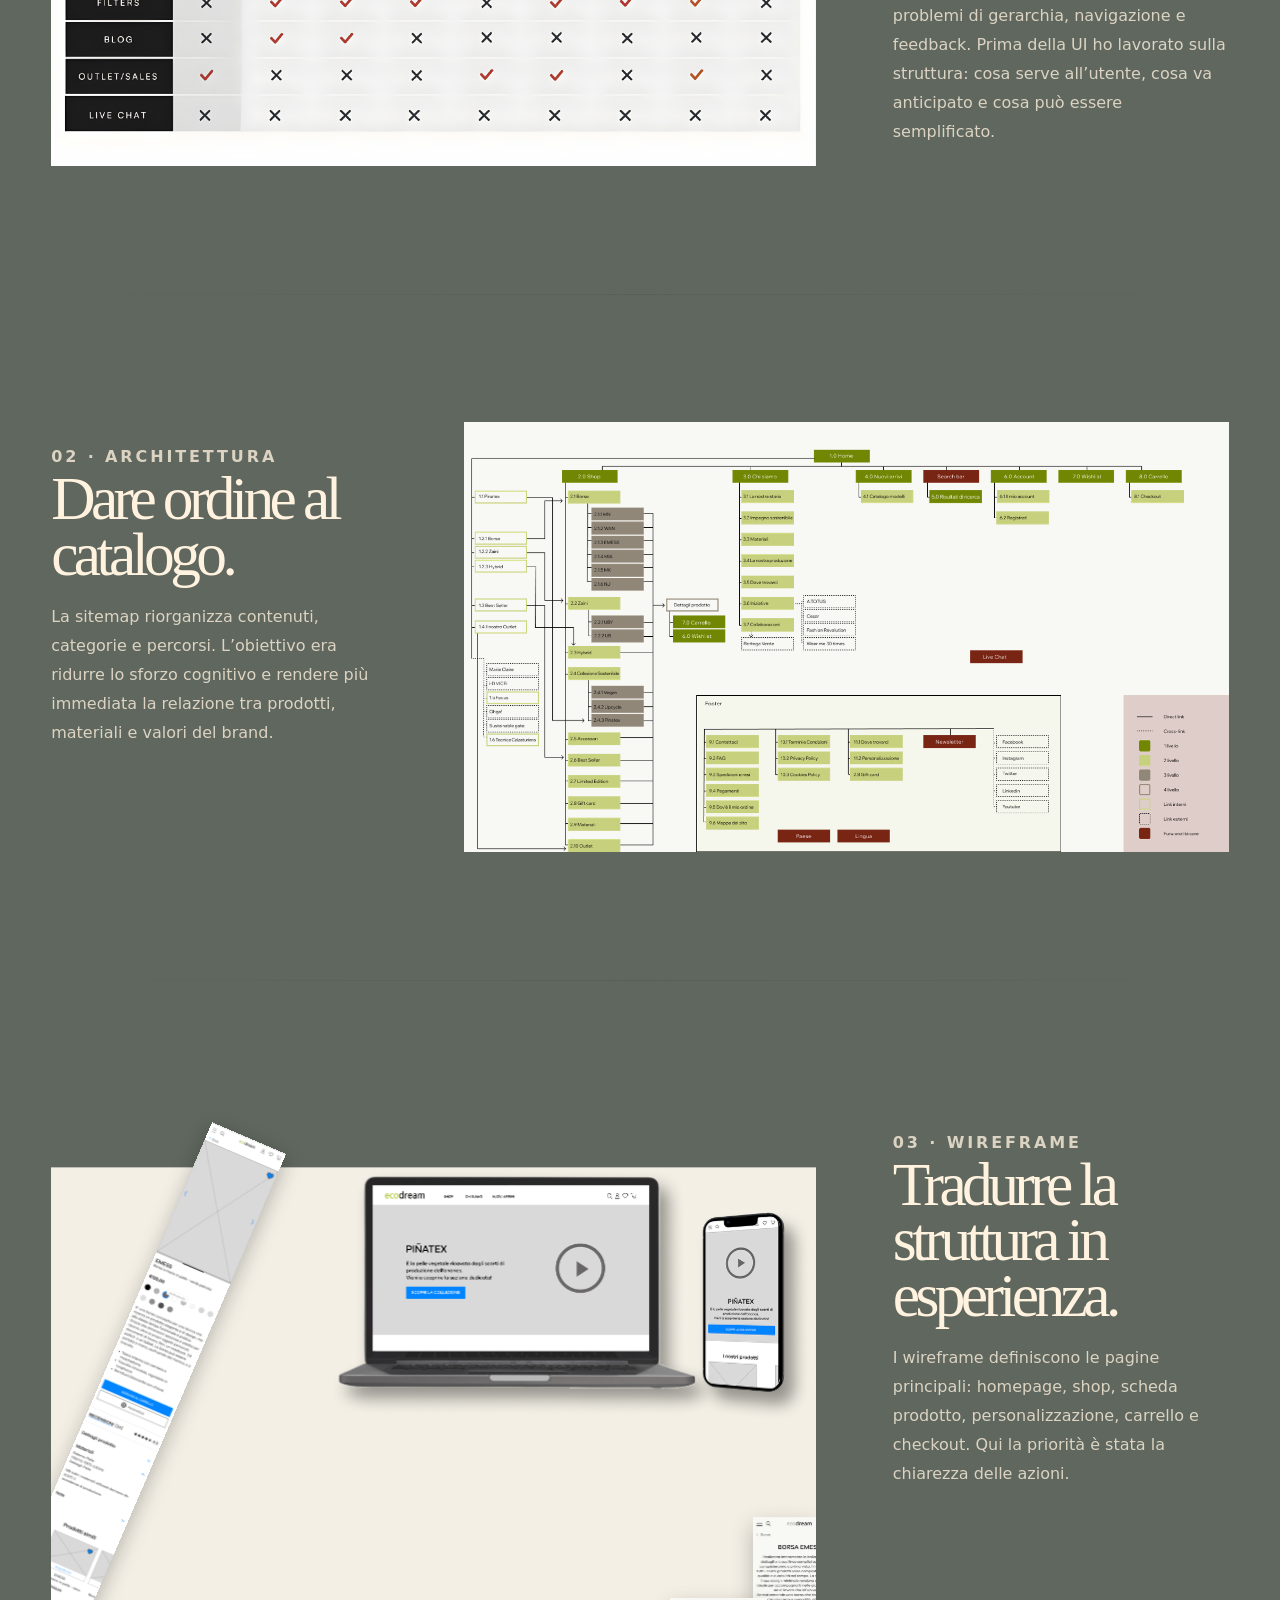
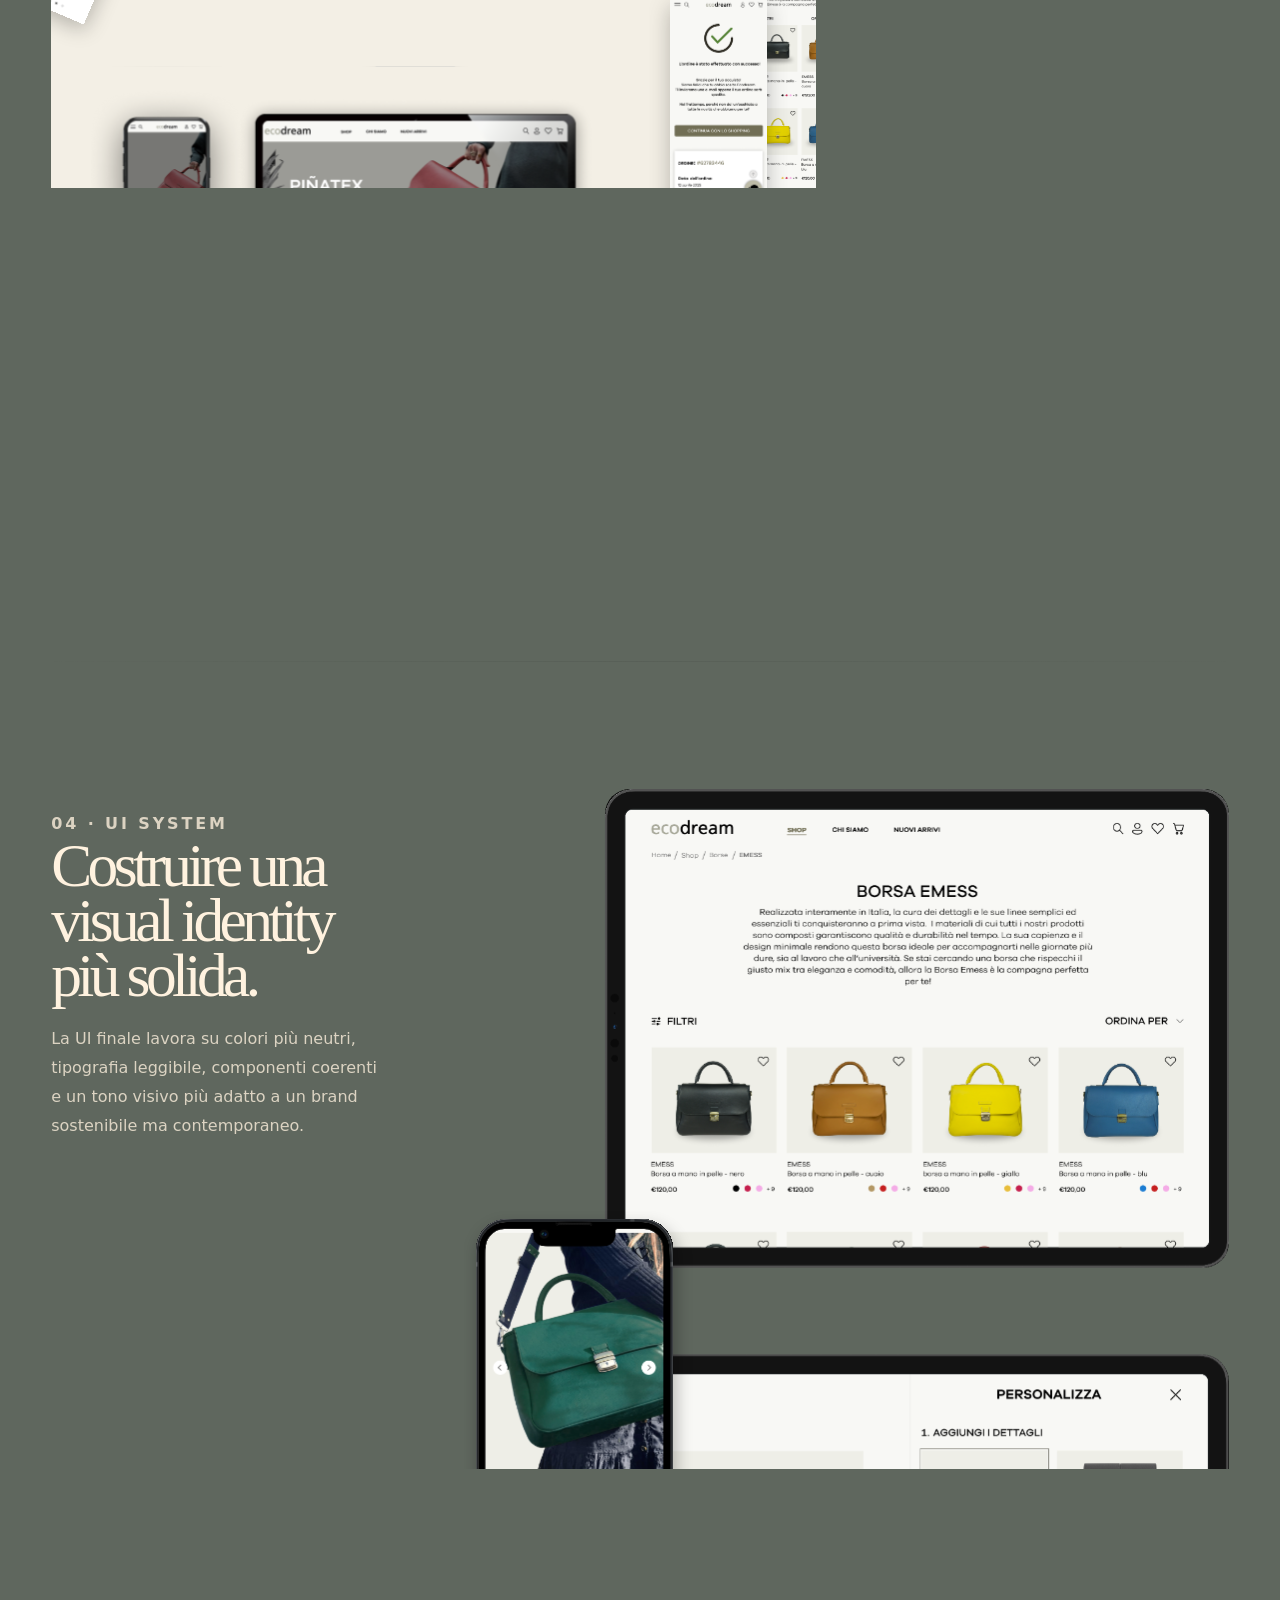
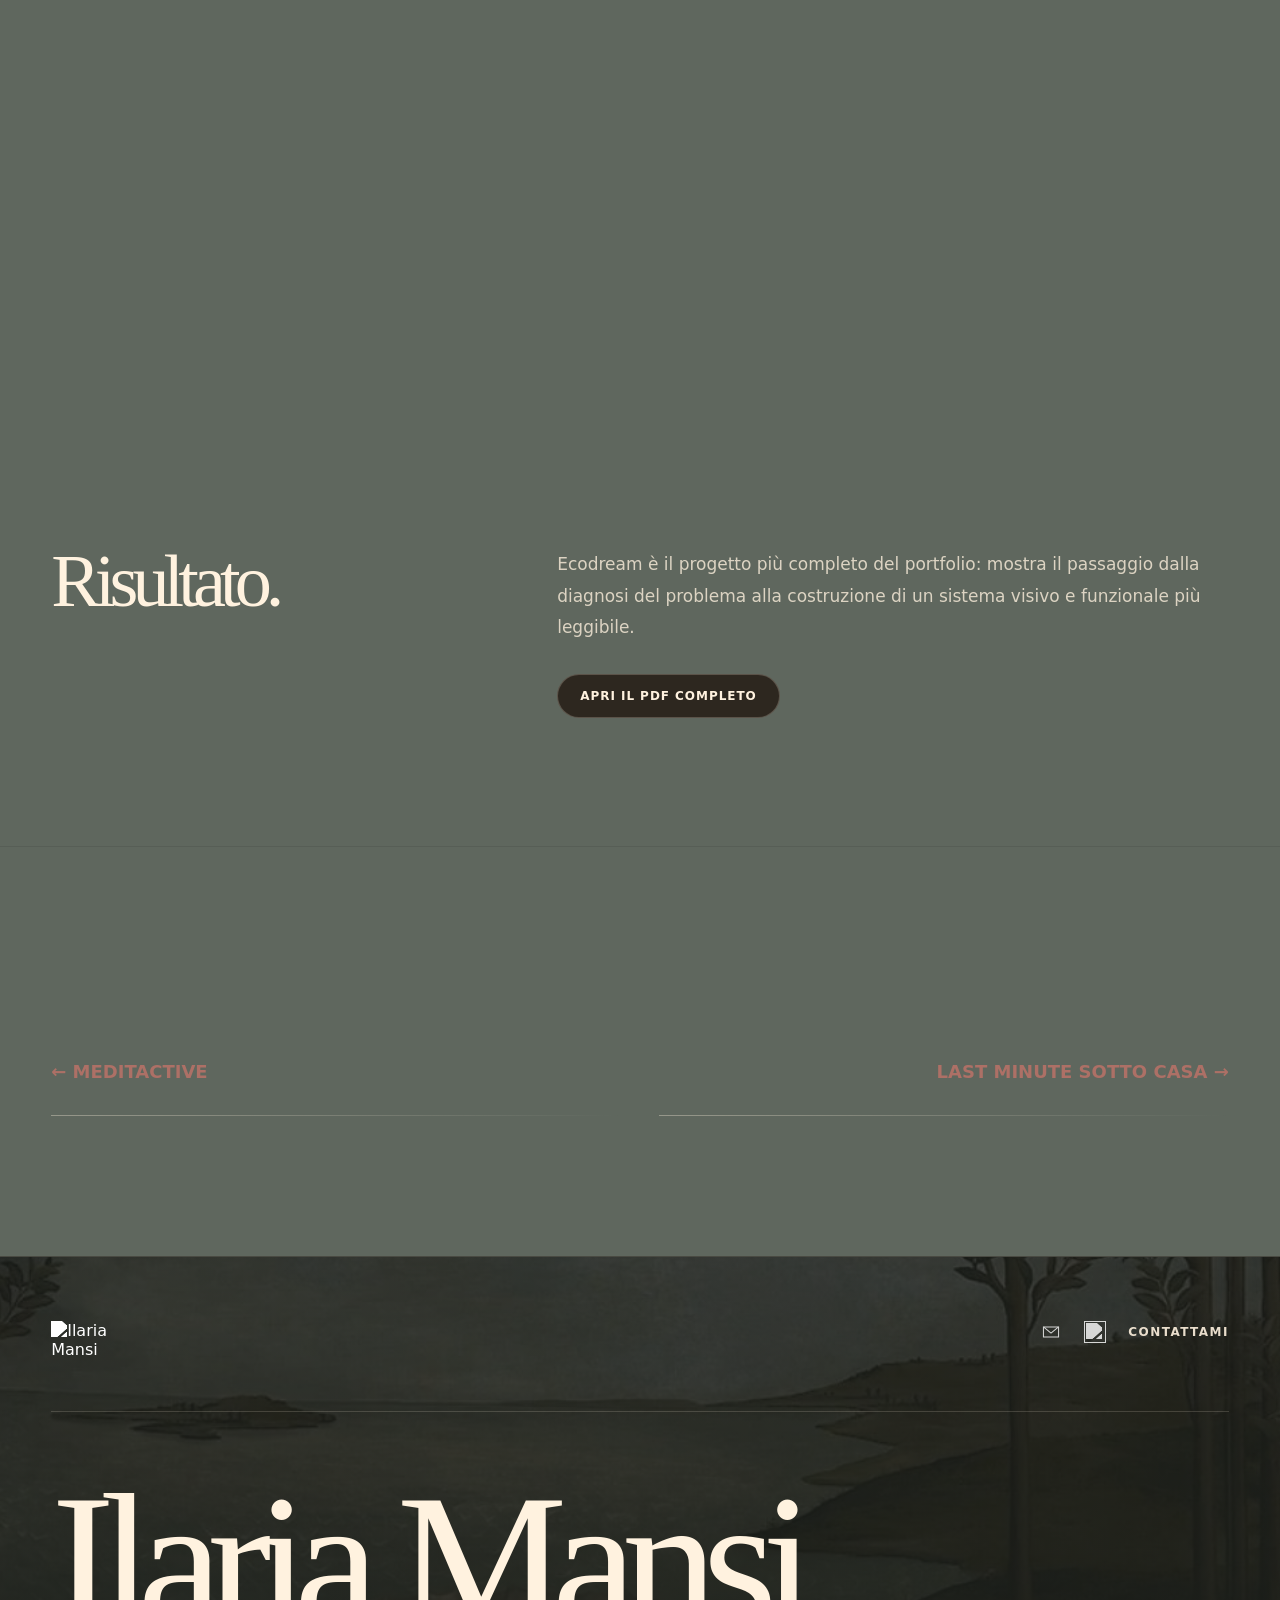
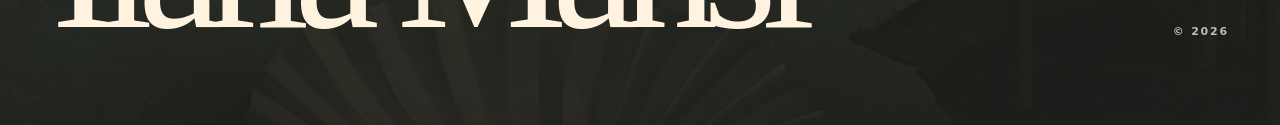
==== commit 085363c2: "upload portfolio" ====
--- a/project/ecodream/index.html
+++ b/project/ecodream/index.html
@@ -134,22 +134,19 @@
     </section>
   </main>
   <footer class="siteFooter">
-    <div class="siteFooter__inner">
-      <div class="siteFooter__meta">
-        <p>Junior UX/UI Designer</p>
-        <p>Portfolio 2026</p>
+  <div class="siteFooter__inner">
+    <div class="siteFooter__top">
+      <a class="siteFooter__logo" href="../../index.html#top" aria-label="Home"><img src="../../assets/img/logo/im-mark-light.svg" alt="Ilaria Mansi"></a>
+      <div class="siteFooter__contact" aria-label="Contatti principali">
+        <a class="siteFooter__iconLink" href="mailto:ilariamansi96@gmail.com" aria-label="Scrivimi una email"><img src="../../assets/img/icons/email.svg" alt=""></a>
+        <a class="siteFooter__iconLink" href="https://www.linkedin.com/in/ilaria-mansi/" target="_blank" rel="noopener" aria-label="LinkedIn"><img src="../../assets/img/home/linkedin.png" alt=""></a>
+        <a class="siteFooter__contactText" href="../../contact.html">Contattami</a>
       </div>
-      <div class="siteFooter__contact" aria-label="Contatti principali">
-        <a class="siteFooter__textLink" href="../../contact.html">Contatti</a>
-        <a class="siteFooter__iconLink" href="mailto:ilariamansi96@gmail.com" aria-label="Email"><img
-            src="../../assets/img/icons/email.svg" alt=""></a>
-        <a class="siteFooter__iconLink" href="https://www.linkedin.com/in/ilaria-mansi/" target="_blank" rel="noopener"
-          aria-label="LinkedIn"><img src="../../assets/img/home/linkedin.png" alt=""></a>
-      </div>
-      <p class="siteFooter__brand">Ilaria Mansi</p>
-      <p class="siteFooter__copy">© 2026</p>
     </div>
-  </footer>
+    <p class="siteFooter__brand">Ilaria Mansi</p>
+    <p class="siteFooter__copy">© 2026</p>
+  </div>
+</footer>
   <script src="../../js/main.js"></script>
 </body>
 
--- a/css/style.css
+++ b/css/style.css
@@ -17,9 +17,9 @@
     --max: 1520px;
     --pad-x: clamp(22px, 4vw, 76px);
     --nav-h: 82px;
-    --ink: #111312;
+    --ink: #fff4df;
     --muted: rgba(17, 19, 18, .64);
-    --paper: #efe4d0;
+    --paper: #727561;
     --paper-2: #ded1b8;
     --cream: #fff4df;
     --dark: #111312;
@@ -27,7 +27,7 @@
     --accent-2: #6b8496;
     --accent-3: #dcc8a7;
     --sea: #6b8496;
-    --olive: #68755e;
+    --olive: #727561;
     --line: rgba(21, 26, 24, .15);
     --font-serif: "Fraunces", ui-serif, serif;
     --font-sans: "Montserrat", system-ui, sans-serif;
@@ -289,7 +289,7 @@
 .button--dark,
 .homeButton--dark,
 .btn--primary {
-    background: var(--ink);
+    background: var(--dark);
     color: var(--cream) !important
 }
 
@@ -720,11 +720,8 @@
     opacity:.82;
     filter:saturate(1.05) contrast(1.03) brightness(.66);
 }
-.siteFooter:after{
-    background:
-      linear-gradient(90deg, rgba(17,19,18,.82), rgba(104,117,94,.38) 42%, rgba(107,132,150,.34) 64%, rgba(17,19,18,.78)),
-      radial-gradient(circle at 70% 40%, rgba(155,84,75,.22), transparent 38%);
-}
+
+
 .siteFooter__brand{
     color:#fff4df;
 }
@@ -733,3 +730,359 @@
     background:rgba(220,200,167,.16);
     border-color:rgba(220,200,167,.62);
 }
+
+
+/* === FINAL ART DIRECTION CLEANUP — pittorico, meno box, footer ordinato === */
+:root{
+  --ink:#fff3df;
+  --cream:#fff3df;
+  --paper:#676b5f;
+  --paper-2:#5b6056;
+  --muted:rgba(255,243,223,.72);
+  --dark:#171912;
+  --accent:#2f2a20;
+  --accent-2:#4a5047;
+  --accent-3:#8a806d;
+  --sea:#676b5f;
+  --olive:#555d50;
+  --line:rgba(255,243,223,.18);
+}
+
+html,body{background:var(--paper)!important;}
+body{color:var(--ink)!important;}
+
+.button--dark,.homeButton--dark,.btn--primary{
+  background:#2f2a20!important;
+  border:1px solid rgba(255,243,223,.20)!important;
+  color:var(--cream)!important;
+}
+.button--dark:hover,.homeButton--dark:hover,.btn--primary:hover{
+  background:#232018!important;
+}
+.button--ghost,.homeButton--ghost,.btn--secondary{
+  background:transparent!important;
+  border:1px solid rgba(255,243,223,.34)!important;
+  color:var(--cream)!important;
+}
+.button--light,.homeButton--light{
+  background:var(--cream)!important;
+  color:#26231b!important;
+}
+
+.panel,
+.infoCard{
+  background:transparent!important;
+  border:0!important;
+  box-shadow:none!important;
+  padding:0!important;
+  border-radius:0!important;
+}
+
+.pageHero .panel{
+  max-width:42rem;
+  padding-top:.35rem!important;
+  border-top:1px solid rgba(255,243,223,.22)!important;
+}
+
+.contentSection--tone{
+  background:#5f6459!important;
+}
+
+.contentGrid p,
+.contentGrid li,
+.pageHero p,
+.infoCard p{
+  color:rgba(255,243,223,.74)!important;
+}
+
+.cardGrid{
+  gap:0!important;
+  border-top:1px solid rgba(255,243,223,.18);
+  border-bottom:1px solid rgba(255,243,223,.18);
+}
+.infoCard{
+  padding:28px 0!important;
+  border-top:1px solid rgba(255,243,223,.12)!important;
+}
+.infoCard:first-child{border-top:0!important;}
+.infoCard small{color:rgba(255,243,223,.48)!important;}
+.infoCard h3{color:var(--cream)!important;}
+
+.nav__links a,
+.nav__burger{
+  background:rgba(47,42,32,.18)!important;
+  border-color:rgba(255,243,223,.22)!important;
+}
+.nav__links a:hover{
+  background:rgba(255,243,223,.12)!important;
+}
+
+.siteFooter{
+  background:#4f554d!important;
+  color:var(--cream)!important;
+  border-top:1px solid rgba(255,243,223,.16);
+}
+.siteFooter:before,.siteFooter:after{display:none!important;}
+.siteFooter__inner{
+  width:min(var(--max),100%);
+  margin:0 auto;
+  padding:clamp(34px,5vw,70px) var(--pad-x) 26px!important;
+  display:grid!important;
+  grid-template-columns:1fr auto!important;
+  grid-template-areas:"top top" "brand copy"!important;
+  gap:clamp(26px,4vw,52px)!important;
+  align-items:end!important;
+}
+.siteFooter__top{
+  grid-area:top;
+  display:flex;
+  align-items:center;
+  justify-content:space-between;
+  gap:24px;
+  padding-bottom:clamp(28px,4vw,52px);
+  border-bottom:1px solid rgba(255,243,223,.16);
+}
+.siteFooter__logo{
+  display:inline-flex;
+  width:clamp(58px,6vw,86px);
+}
+.siteFooter__logo img{
+  width:100%;
+  height:auto;
+  filter:brightness(0) invert(1);
+}
+.siteFooter__contact{
+  grid-area:auto!important;
+  justify-self:end!important;
+  display:flex!important;
+  flex-wrap:wrap;
+  justify-content:flex-end;
+  gap:10px 12px!important;
+}
+.siteFooter__textLink{
+  min-height:auto!important;
+  padding:0!important;
+  border:0!important;
+  border-radius:0!important;
+  background:transparent!important;
+  color:rgba(255,243,223,.78)!important;
+  font-size:12px!important;
+  letter-spacing:.10em!important;
+}
+.siteFooter__textLink:hover{
+  color:var(--cream)!important;
+  transform:none!important;
+  background:transparent!important;
+}
+.siteFooter__brand{
+  grid-area:brand!important;
+  margin:0!important;
+  font-size:clamp(42px,8vw,132px)!important;
+  line-height:.85!important;
+  letter-spacing:-.08em!important;
+  color:var(--cream)!important;
+}
+.siteFooter__copy{
+  grid-area:copy!important;
+  justify-self:end!important;
+  margin:0!important;
+  color:rgba(255,243,223,.64)!important;
+}
+.siteFooter__meta,.siteFooter__iconLink{display:none!important;}
+
+@media(max-width:900px){
+  .siteFooter__inner{
+    grid-template-columns:1fr!important;
+    grid-template-areas:"top" "brand" "copy"!important;
+    gap:22px!important;
+  }
+  .siteFooter__top{
+    align-items:flex-start;
+  }
+  .siteFooter__contact{
+    max-width:180px;
+    justify-content:flex-end!important;
+    text-align:right;
+  }
+  .siteFooter__brand{
+    font-size:clamp(52px,18vw,96px)!important;
+    white-space:normal!important;
+  }
+  .siteFooter__copy{
+    justify-self:start!important;
+  }
+}
+
+
+/* === FINAL VISUAL FIX: quadro palette, contrasto, footer Ballester === */
+:root{
+  --ink:#fff2df;
+  --cream:#fff2df;
+  --muted:rgba(255,242,223,.78);
+  --paper:#5f675e;
+  --paper-2:#535a51;
+  --dark:#171815;
+  --accent:#332b22;
+  --accent-2:#445149;
+  --accent-3:#7e7765;
+  --sea:#5f675e;
+  --olive:#596153;
+  --line:rgba(255,242,223,.22);
+}
+html,body{background:var(--paper)!important;}
+body{color:var(--cream)!important;}
+.eyebrow{color:rgba(255,242,223,.62)!important;}
+.button--dark,.homeButton--dark,.btn--primary{
+  background:#2d271f!important;
+  border:1px solid rgba(255,242,223,.22)!important;
+  color:var(--cream)!important;
+}
+.button--ghost,.homeButton--ghost,.btn--secondary{
+  background:rgba(255,242,223,.08)!important;
+  border:1px solid rgba(255,242,223,.30)!important;
+  color:var(--cream)!important;
+}
+.button--light,.homeButton--light{
+  background:var(--cream)!important;
+  color:#2d271f!important;
+}
+.panel,.infoCard{
+  background:transparent!important;
+  box-shadow:none!important;
+  border-radius:0!important;
+  border-top:1px solid rgba(255,242,223,.18)!important;
+}
+.contentGrid p,.contentGrid li,.pageHero p,.infoCard p{color:rgba(255,242,223,.78)!important;}
+.nav__links a{border-color:rgba(255,242,223,.20)!important;}
+.nav__links a:hover{background:rgba(255,242,223,.14)!important;}
+
+.siteFooter{
+  position:relative!important;
+  overflow:hidden!important;
+  min-height:52vh;
+  background:#262a24!important;
+  color:var(--cream)!important;
+}
+.siteFooter::before{
+  content:""!important;
+  display:block!important;
+  position:absolute!important;
+  inset:0!important;
+  background:url('../assets/img/home/footer.jpg') center center / cover no-repeat!important;
+  opacity:.42!important;
+  filter:saturate(.86) contrast(1.04) brightness(.62)!important;
+  transform:scale(1.04);
+  z-index:0!important;
+}
+.siteFooter::after{
+  content:""!important;
+  display:block!important;
+  position:absolute!important;
+  inset:0!important;
+  background:linear-gradient(180deg, rgba(28,31,27,.36) 0%, rgba(28,31,27,.74) 100%)!important;
+  z-index:1!important;
+}
+.siteFooter__inner{
+  position:relative!important;
+  z-index:2!important;
+  min-height:52vh;
+  display:grid!important;
+  grid-template-rows:auto 1fr auto!important;
+  gap:clamp(24px,4vw,54px)!important;
+  padding:clamp(38px,5vw,78px) var(--pad-x) clamp(24px,3vw,36px)!important;
+}
+.siteFooter__top{
+  display:flex!important;
+  justify-content:space-between!important;
+  align-items:flex-start!important;
+  gap:24px!important;
+}
+.siteFooter__logo{display:inline-flex!important;width:clamp(64px,7vw,96px)!important;}
+.siteFooter__logo img{width:100%;height:auto;filter:brightness(0) invert(1)!important;}
+.siteFooter__contact{
+  display:flex!important;
+  flex-wrap:wrap!important;
+  justify-content:flex-end!important;
+  gap:10px!important;
+}
+.siteFooter__textLink{
+  border:1px solid rgba(255,242,223,.30)!important;
+  background:rgba(255,242,223,.08)!important;
+  color:rgba(255,242,223,.86)!important;
+}
+.siteFooter__textLink:hover{background:rgba(255,242,223,.16)!important;color:var(--cream)!important;}
+.siteFooter__brand{
+  align-self:end!important;
+  margin:0!important;
+  color:var(--cream)!important;
+  font-size:clamp(72px,15vw,220px)!important;
+  line-height:.78!important;
+}
+.siteFooter__copy{
+  margin:0!important;
+  color:rgba(255,242,223,.74)!important;
+}
+.siteFooter__meta,.siteFooter__iconLink{display:none!important;}
+@media(max-width:900px){
+  .siteFooter{min-height:54vh;}
+  .siteFooter::before{opacity:.38!important;background-position:center top!important;}
+  .siteFooter__inner{min-height:54vh;}
+  .siteFooter__top{align-items:center!important;}
+  .siteFooter__contact{justify-content:flex-end!important;max-width:210px;}
+  .siteFooter__textLink{font-size:10px!important;padding:0 12px!important;min-height:36px!important;}
+  .siteFooter__brand{font-size:clamp(56px,18vw,104px)!important;letter-spacing:-.095em!important;}
+}
+
+
+/* === FINAL FOOTER LINKS: icone originali + contatto senza box === */
+.siteFooter__contact{
+  display:flex!important;
+  align-items:center!important;
+  justify-content:flex-end!important;
+  gap:clamp(14px,2vw,22px)!important;
+  flex-wrap:wrap!important;
+}
+.siteFooter__textLink{display:none!important;}
+.siteFooter__iconLink{
+  display:inline-flex!important;
+  width:auto!important;
+  height:auto!important;
+  border:0!important;
+  border-radius:0!important;
+  background:transparent!important;
+  box-shadow:none!important;
+  padding:0!important;
+  opacity:.88!important;
+}
+.siteFooter__iconLink:hover{
+  background:transparent!important;
+  transform:translateY(-2px)!important;
+  opacity:1!important;
+}
+.siteFooter__iconLink img{
+  display:block!important;
+  width:22px!important;
+  height:22px!important;
+  object-fit:contain!important;
+  filter:brightness(0) invert(1)!important;
+}
+.siteFooter__contactText{
+  display:inline-flex!important;
+  align-items:center!important;
+  min-height:auto!important;
+  border:0!important;
+  background:transparent!important;
+  padding:0!important;
+  color:rgba(255,242,223,.9)!important;
+  font-size:12px!important;
+  font-weight:800!important;
+  letter-spacing:.12em!important;
+  text-transform:uppercase!important;
+}
+.siteFooter__contactText:hover{color:var(--cream)!important;transform:translateY(-2px)!important;}
+@media(max-width:900px){
+  .siteFooter__top{align-items:flex-start!important;}
+  .siteFooter__contact{max-width:none!important;gap:16px!important;}
+  .siteFooter__iconLink img{width:21px!important;height:21px!important;}
+  .siteFooter__contactText{font-size:11px!important;letter-spacing:.1em!important;}
+}
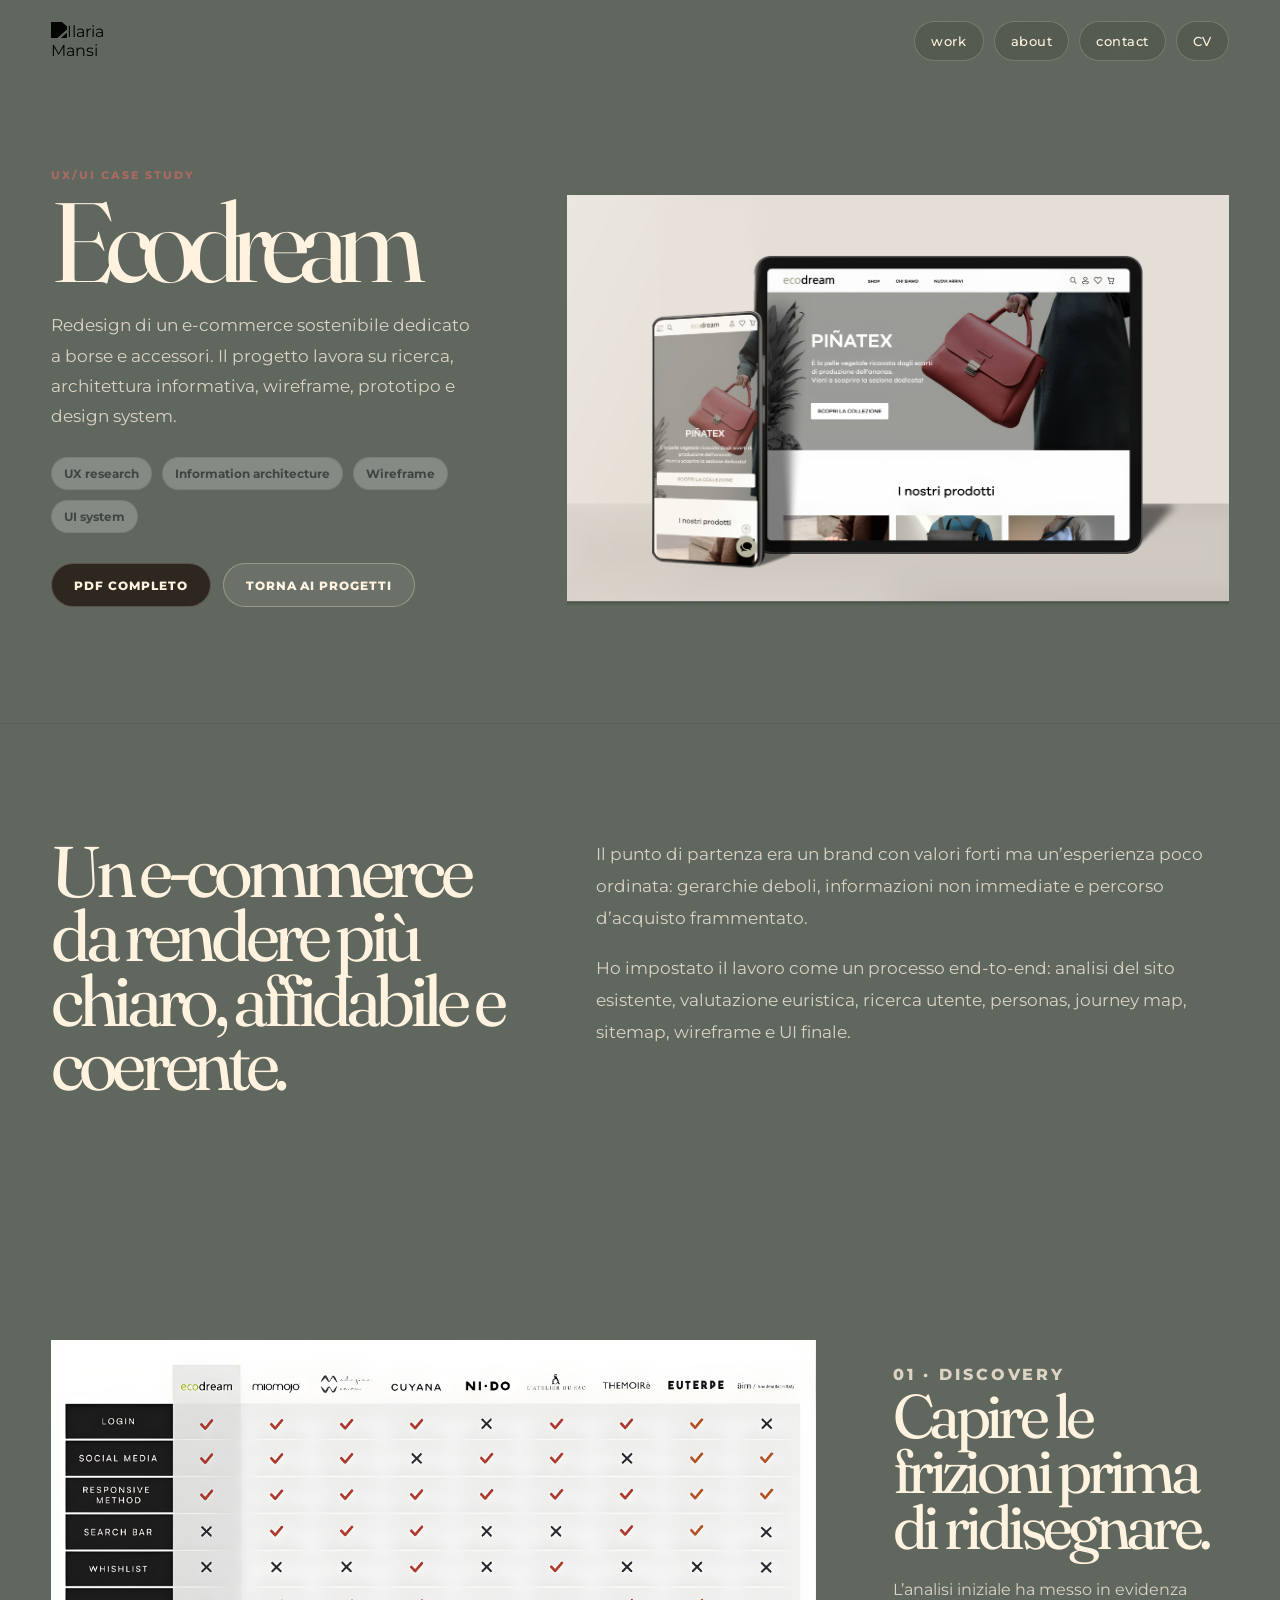
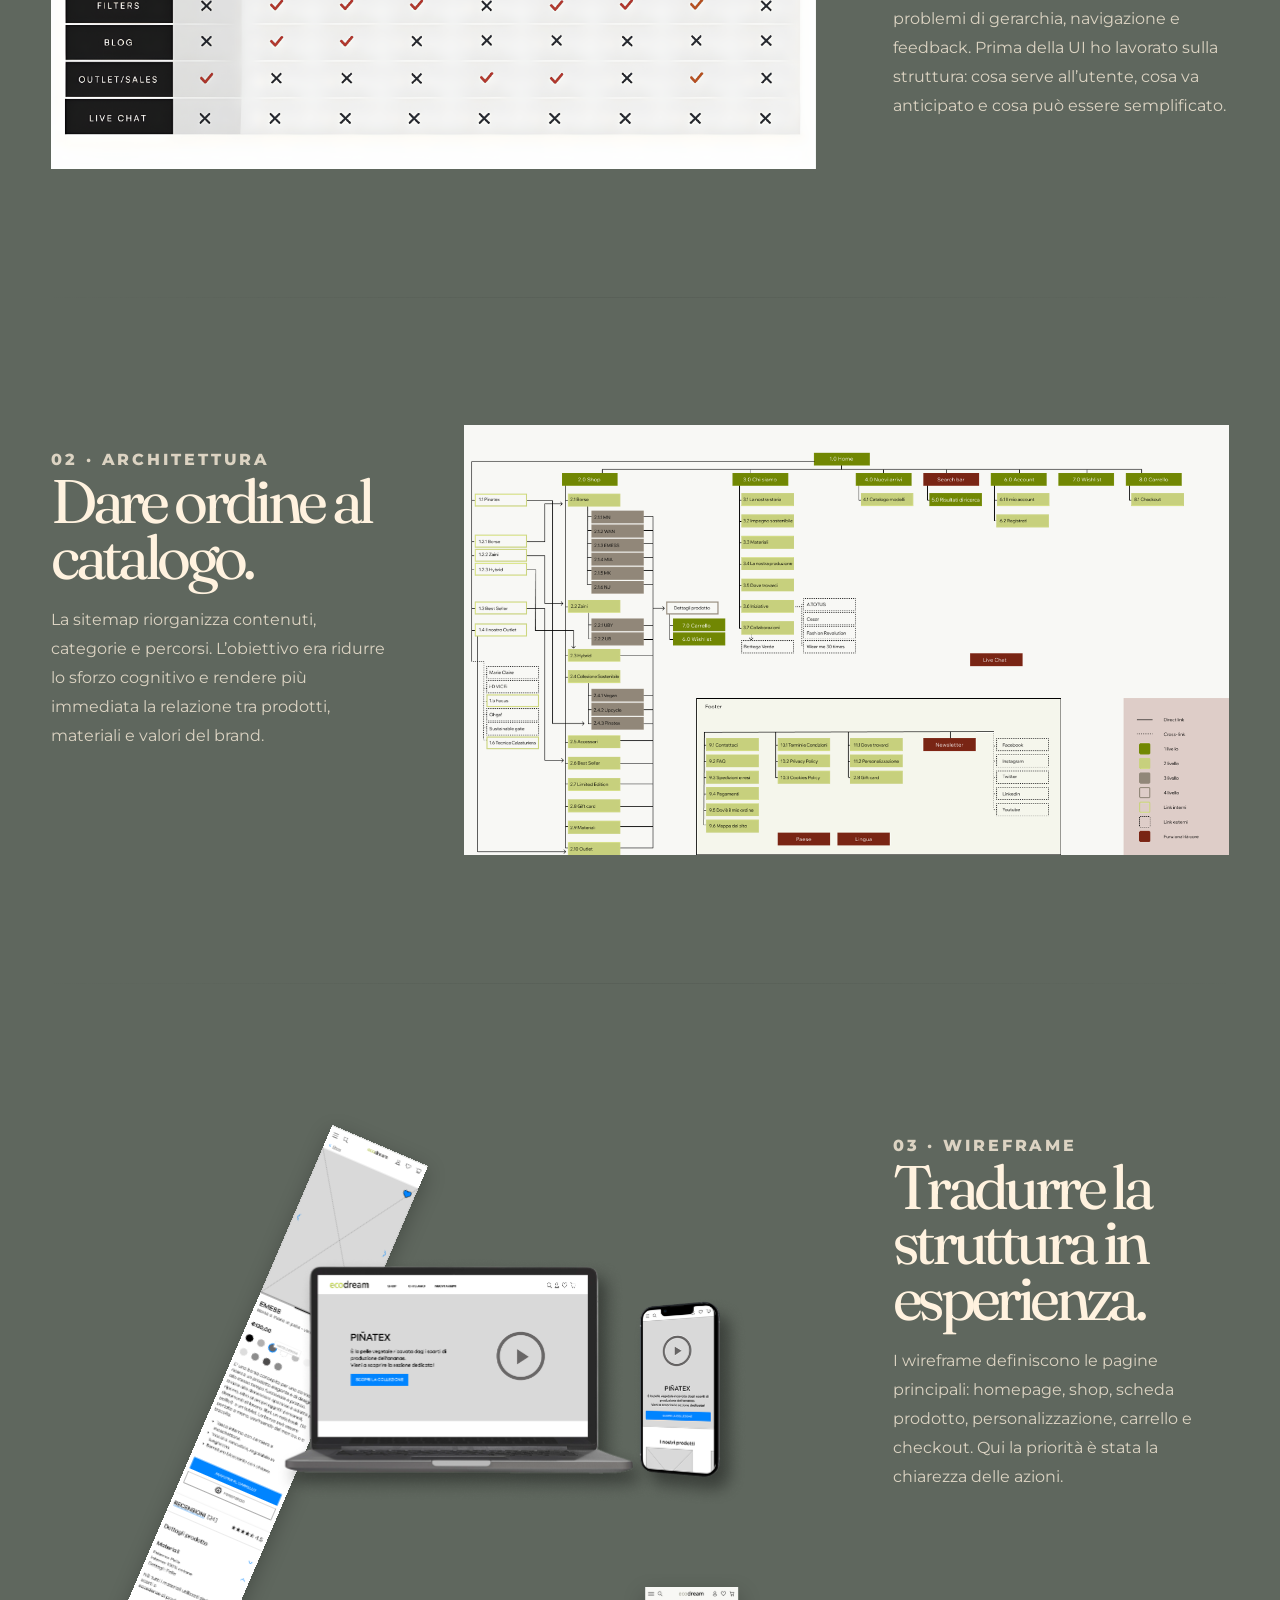
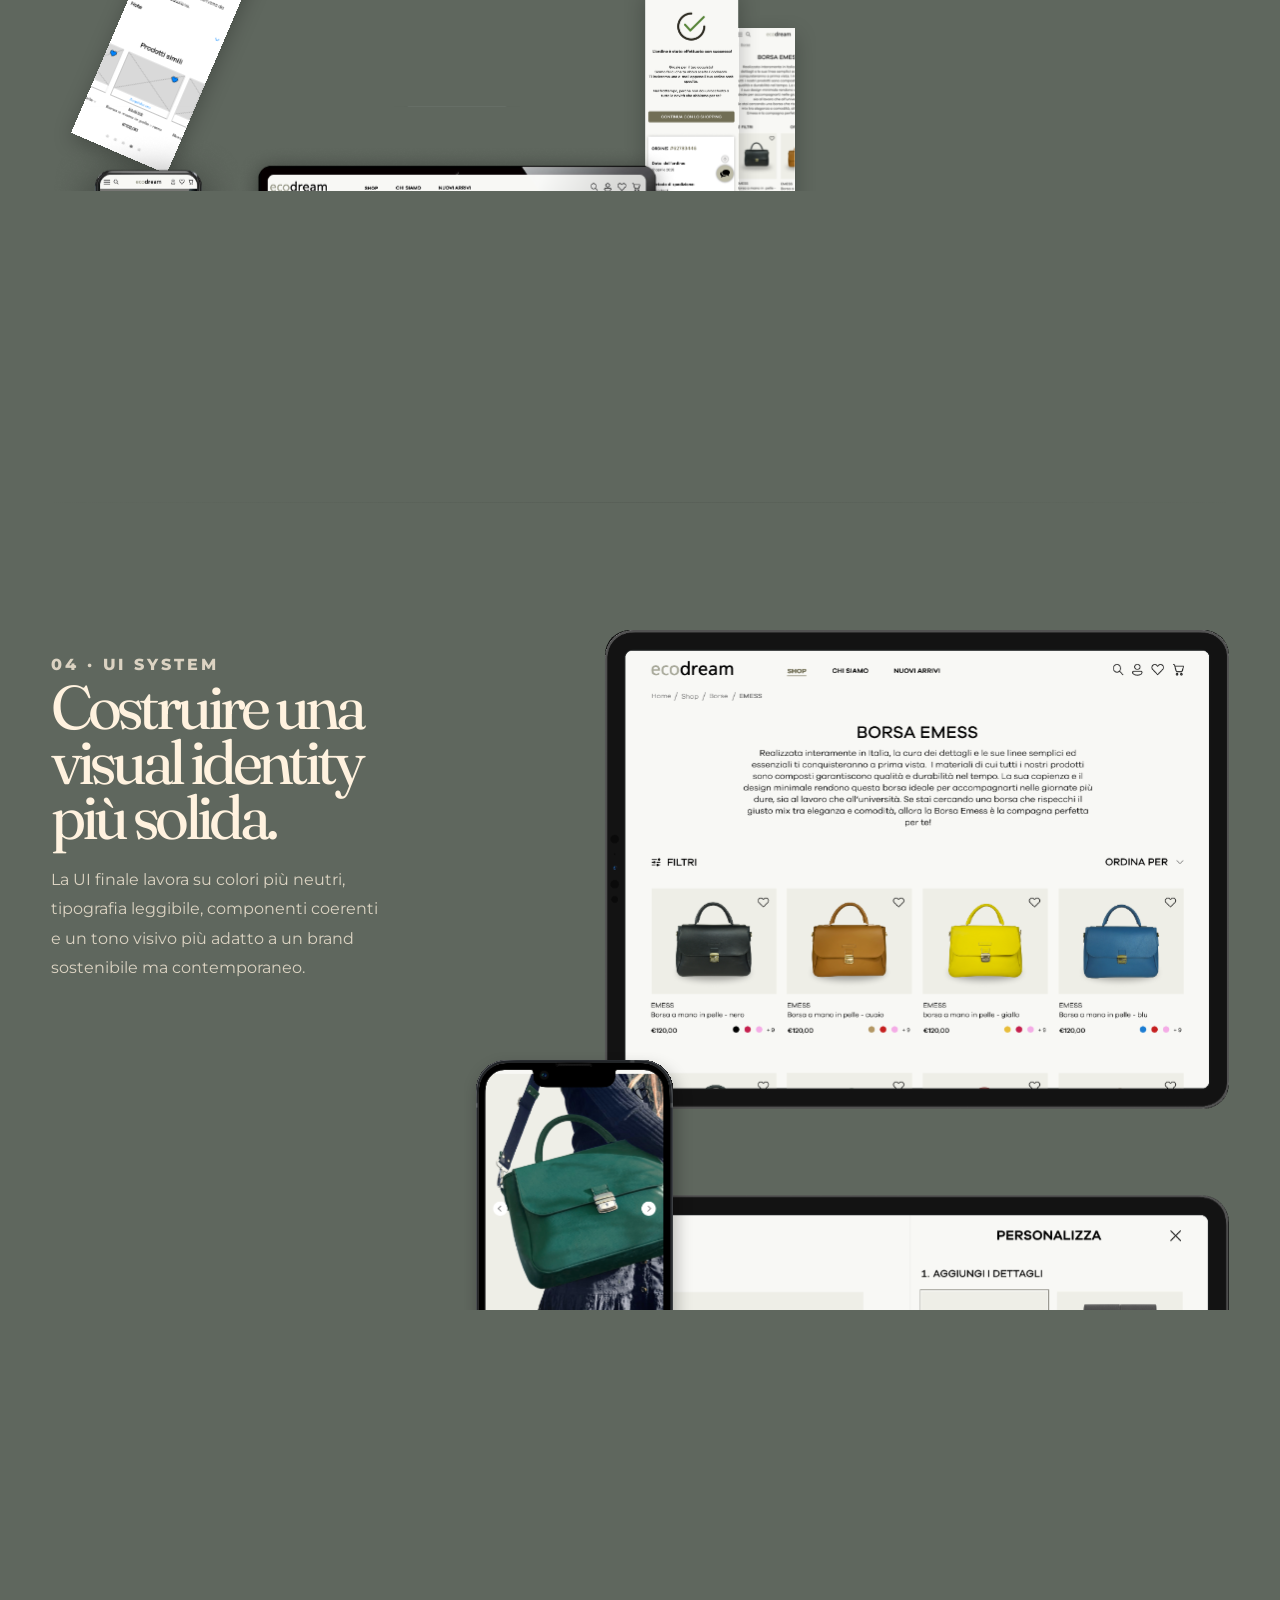
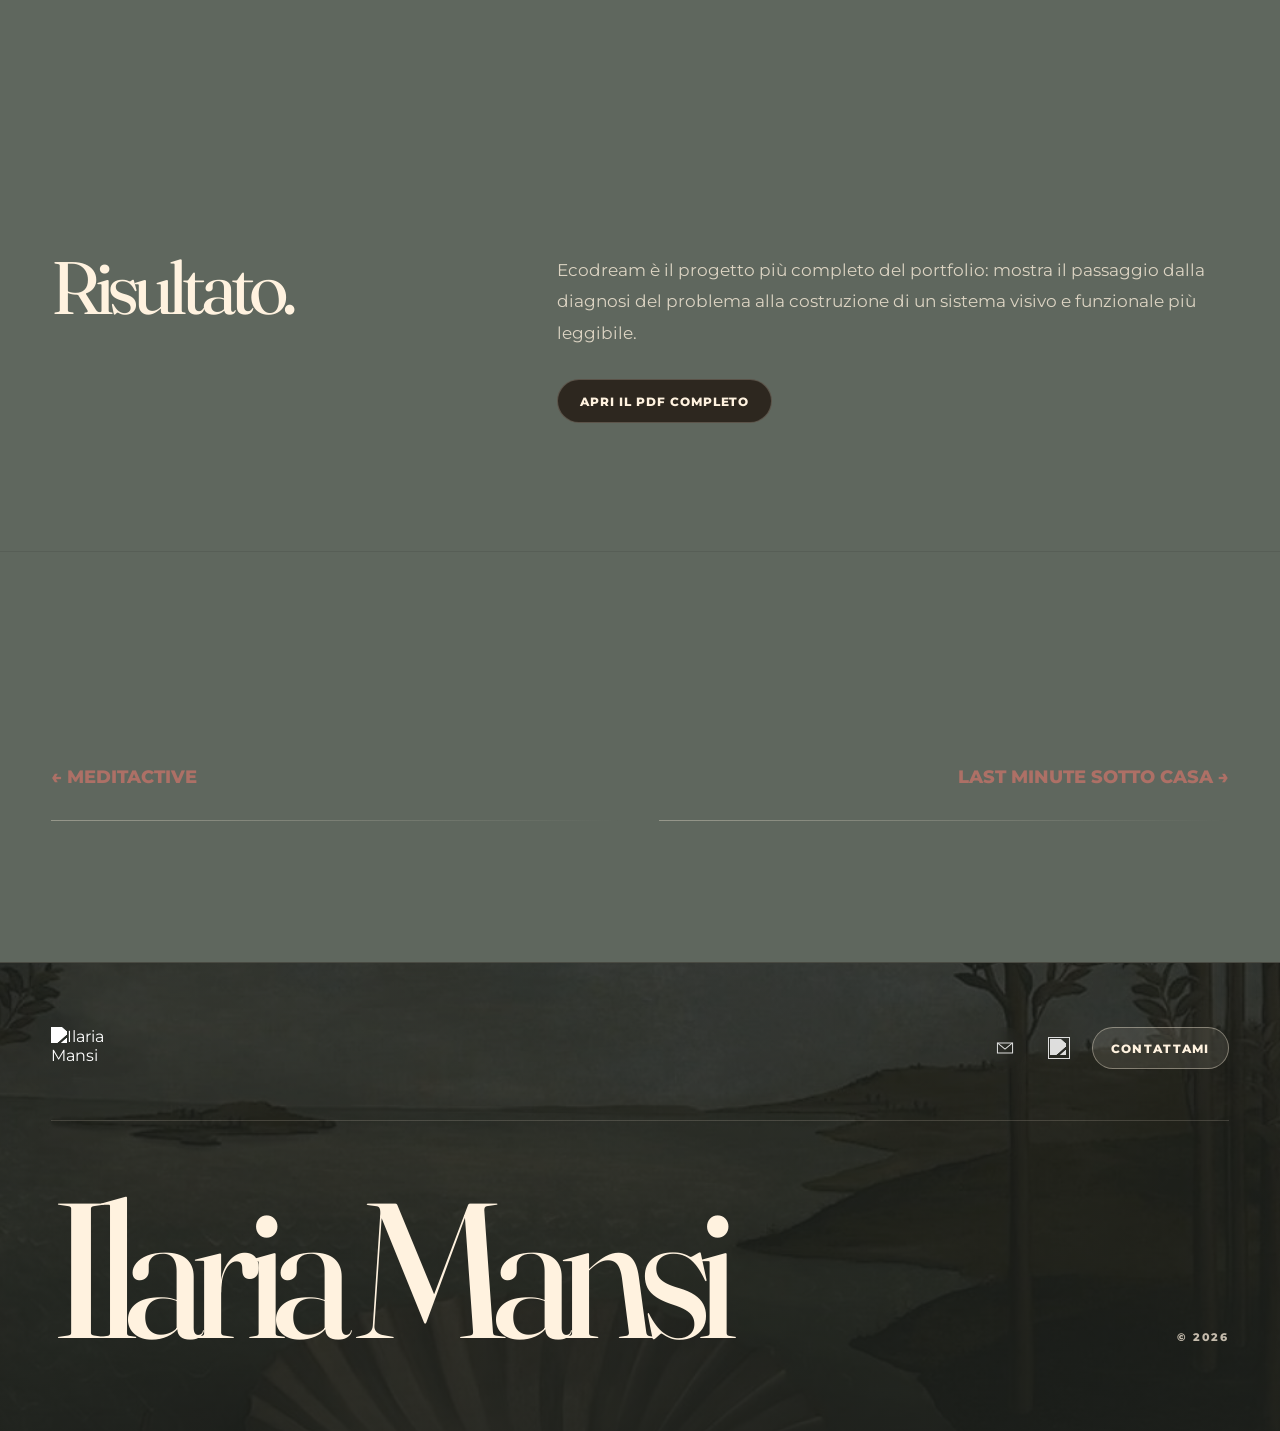
==== commit 224b9302: "upload portfolio" ====
--- a/project/ecodream/index.html
+++ b/project/ecodream/index.html
@@ -6,8 +6,7 @@
   <meta name="viewport" content="width=device-width, initial-scale=1">
   <link rel="preconnect" href="https://fonts.googleapis.com">
   <link rel="preconnect" href="https://fonts.gstatic.com" crossorigin>
-  <link
-     href="https://fonts.googleapis.com/css2?family=Fraunces:opsz,wght@9..144,300;9..144,400;9..144,600&family=Montserrat:wght@400;500;600&display=swap"
+  <link href="https://fonts.googleapis.com/css2?family=Fraunces:opsz,wght@9..144,300;9..144,400;9..144,600&family=Montserrat:wght@400;500;600&display=swap" rel="stylesheet">
   <link rel="icon" href="../../assets/img/favicon/favicon.png" sizes="any">
   <link rel="stylesheet" href="../../css/style.css">
   <link rel="stylesheet" href="../../css/project.css">
--- a/css/style.css
+++ b/css/style.css
@@ -19,7 +19,7 @@
     --nav-h: 82px;
     --ink: #fff4df;
     --muted: rgba(17, 19, 18, .64);
-    --paper: #727561;
+    --paper: #8F8D79;
     --paper-2: #ded1b8;
     --cream: #fff4df;
     --dark: #111312;
@@ -27,7 +27,7 @@
     --accent-2: #6b8496;
     --accent-3: #dcc8a7;
     --sea: #6b8496;
-    --olive: #727561;
+    --olive: #68755e;
     --line: rgba(21, 26, 24, .15);
     --font-serif: "Fraunces", ui-serif, serif;
     --font-sans: "Montserrat", system-ui, sans-serif;
@@ -1086,3 +1086,172 @@
   .siteFooter__iconLink img{width:21px!important;height:21px!important;}
   .siteFooter__contactText{font-size:11px!important;letter-spacing:.1em!important;}
 }
+
+
+/* === FOOTER FINAL ALIGNMENT: icone pari + contattami button === */
+.siteFooter__contact{
+  display:flex!important;
+  align-items:center!important;
+  justify-content:flex-end!important;
+  gap:12px!important;
+  flex-wrap:wrap!important;
+}
+.siteFooter__iconLink{
+  display:grid!important;
+  place-items:center!important;
+  flex:0 0 42px!important;
+  width:42px!important;
+  height:42px!important;
+  padding:0!important;
+  border:0!important;
+  border-radius:999px!important;
+  background:transparent!important;
+  opacity:.92!important;
+}
+.siteFooter__iconLink:hover{
+  opacity:1!important;
+  transform:translateY(-2px)!important;
+  background:rgba(255,242,223,.08)!important;
+}
+.siteFooter__iconLink img{
+  display:block!important;
+  width:22px!important;
+  height:22px!important;
+  object-fit:contain!important;
+  filter:brightness(0) invert(1)!important;
+}
+.siteFooter__contactText{
+  display:inline-flex!important;
+  align-items:center!important;
+  justify-content:center!important;
+  min-height:42px!important;
+  padding:0 18px!important;
+  border:1px solid rgba(255,242,223,.34)!important;
+  border-radius:999px!important;
+  background:rgba(255,242,223,.10)!important;
+  color:var(--cream)!important;
+  font-size:12px!important;
+  font-weight:800!important;
+  letter-spacing:.11em!important;
+  text-transform:uppercase!important;
+  white-space:nowrap!important;
+}
+.siteFooter__contactText:hover{
+  background:rgba(255,242,223,.18)!important;
+  transform:translateY(-2px)!important;
+}
+@media(max-width:900px){
+  .siteFooter__top{
+    align-items:flex-start!important;
+    gap:18px!important;
+  }
+  .siteFooter__contact{
+    justify-content:flex-end!important;
+    gap:10px!important;
+    max-width:none!important;
+  }
+  .siteFooter__iconLink{
+    flex-basis:40px!important;
+    width:40px!important;
+    height:40px!important;
+  }
+  .siteFooter__iconLink img{
+    width:21px!important;
+    height:21px!important;
+  }
+  .siteFooter__contactText{
+    min-height:40px!important;
+    padding:0 15px!important;
+    font-size:11px!important;
+  }
+}
+@media(max-width:430px){
+  .siteFooter__top{
+    display:grid!important;
+    grid-template-columns:auto 1fr!important;
+    align-items:start!important;
+  }
+  .siteFooter__contact{
+    justify-content:flex-end!important;
+  }
+}
+
+/* === SAFE CASE STUDY MEDIA PAN: immagine lunga leggibile === */
+.caseStep.is-pannable{
+  min-height:calc(var(--pan-window) + var(--pan-extra) + 180px)!important;
+}
+
+.caseStep.is-pannable .caseStep__inner{
+  align-items:start!important;
+}
+
+.caseStep.is-pannable .caseStep__media{
+  position:sticky!important;
+  top:var(--sticky-top)!important;
+  height:var(--pan-window)!important;
+  overflow:hidden!important;
+  align-self:start!important;
+}
+
+.caseStep.is-pannable .caseStep__media img{
+  width:100%!important;
+  max-width:none!important;
+  transform:translate3d(0,var(--img-y),0)!important;
+  will-change:transform!important;
+}
+
+.caseStep.is-pannable .caseStep__text{
+  position:sticky!important;
+  top:var(--sticky-top)!important;
+  align-self:start!important;
+}
+
+@media(max-width:760px){
+  .caseStep.is-pannable{
+    min-height:auto!important;
+  }
+
+  .caseStep.is-pannable .caseStep__media,
+  .caseStep.is-pannable .caseStep__text{
+    position:relative!important;
+    top:auto!important;
+    height:auto!important;
+  }
+
+  .caseStep.is-pannable .caseStep__media img{
+    transform:none!important;
+  }
+}
+
+/* === FOOTER SAFE ALIGNMENT === */
+.siteFooter__contact{
+  display:flex!important;
+  align-items:center!important;
+  justify-content:flex-end!important;
+  gap:12px!important;
+  flex-wrap:wrap!important;
+}
+.siteFooter__iconLink{
+  display:grid!important;
+  place-items:center!important;
+  flex:0 0 42px!important;
+  width:42px!important;
+  height:42px!important;
+}
+.siteFooter__iconLink img{
+  width:22px!important;
+  height:22px!important;
+  object-fit:contain!important;
+}
+.siteFooter__contactText{
+  display:inline-flex!important;
+  align-items:center!important;
+  justify-content:center!important;
+  min-height:42px!important;
+  padding:0 18px!important;
+  border:1px solid rgba(255,242,223,.38)!important;
+  border-radius:999px!important;
+  background:rgba(255,242,223,.10)!important;
+  color:var(--cream)!important;
+  white-space:nowrap!important;
+}
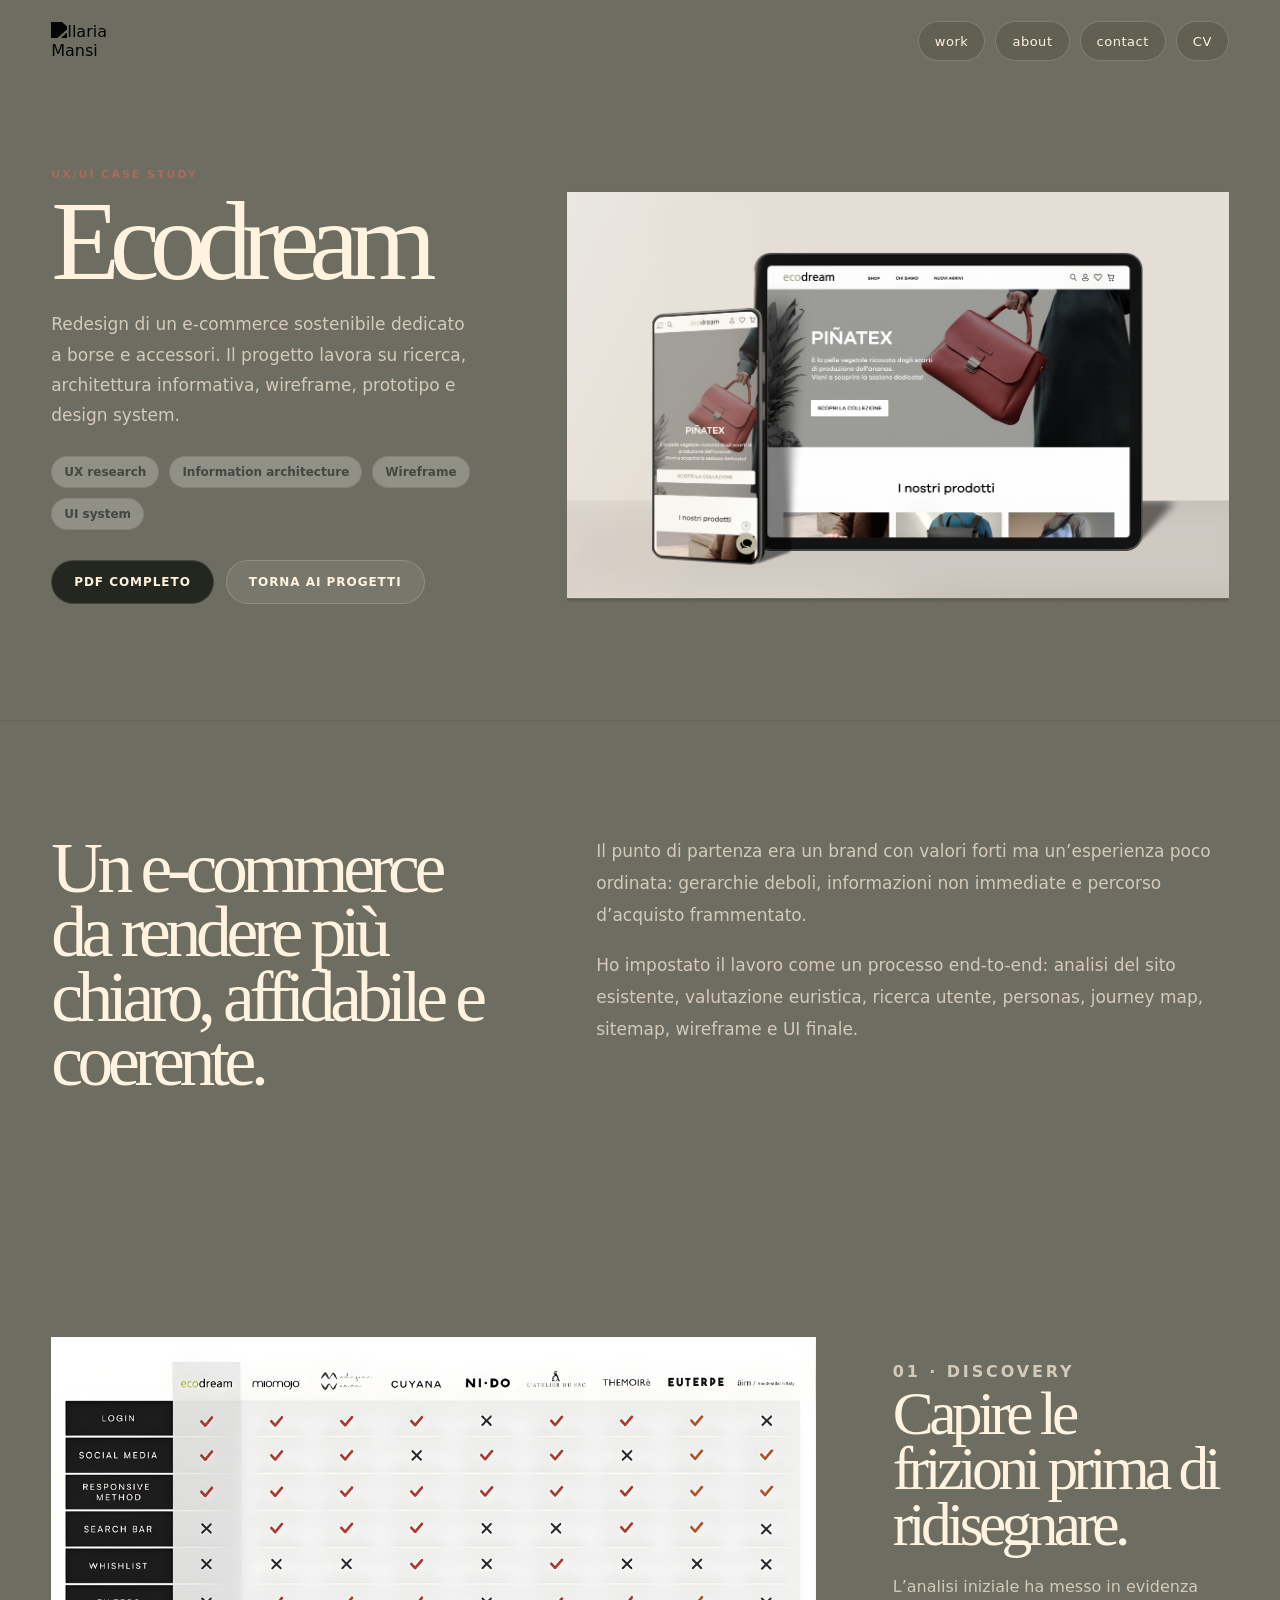
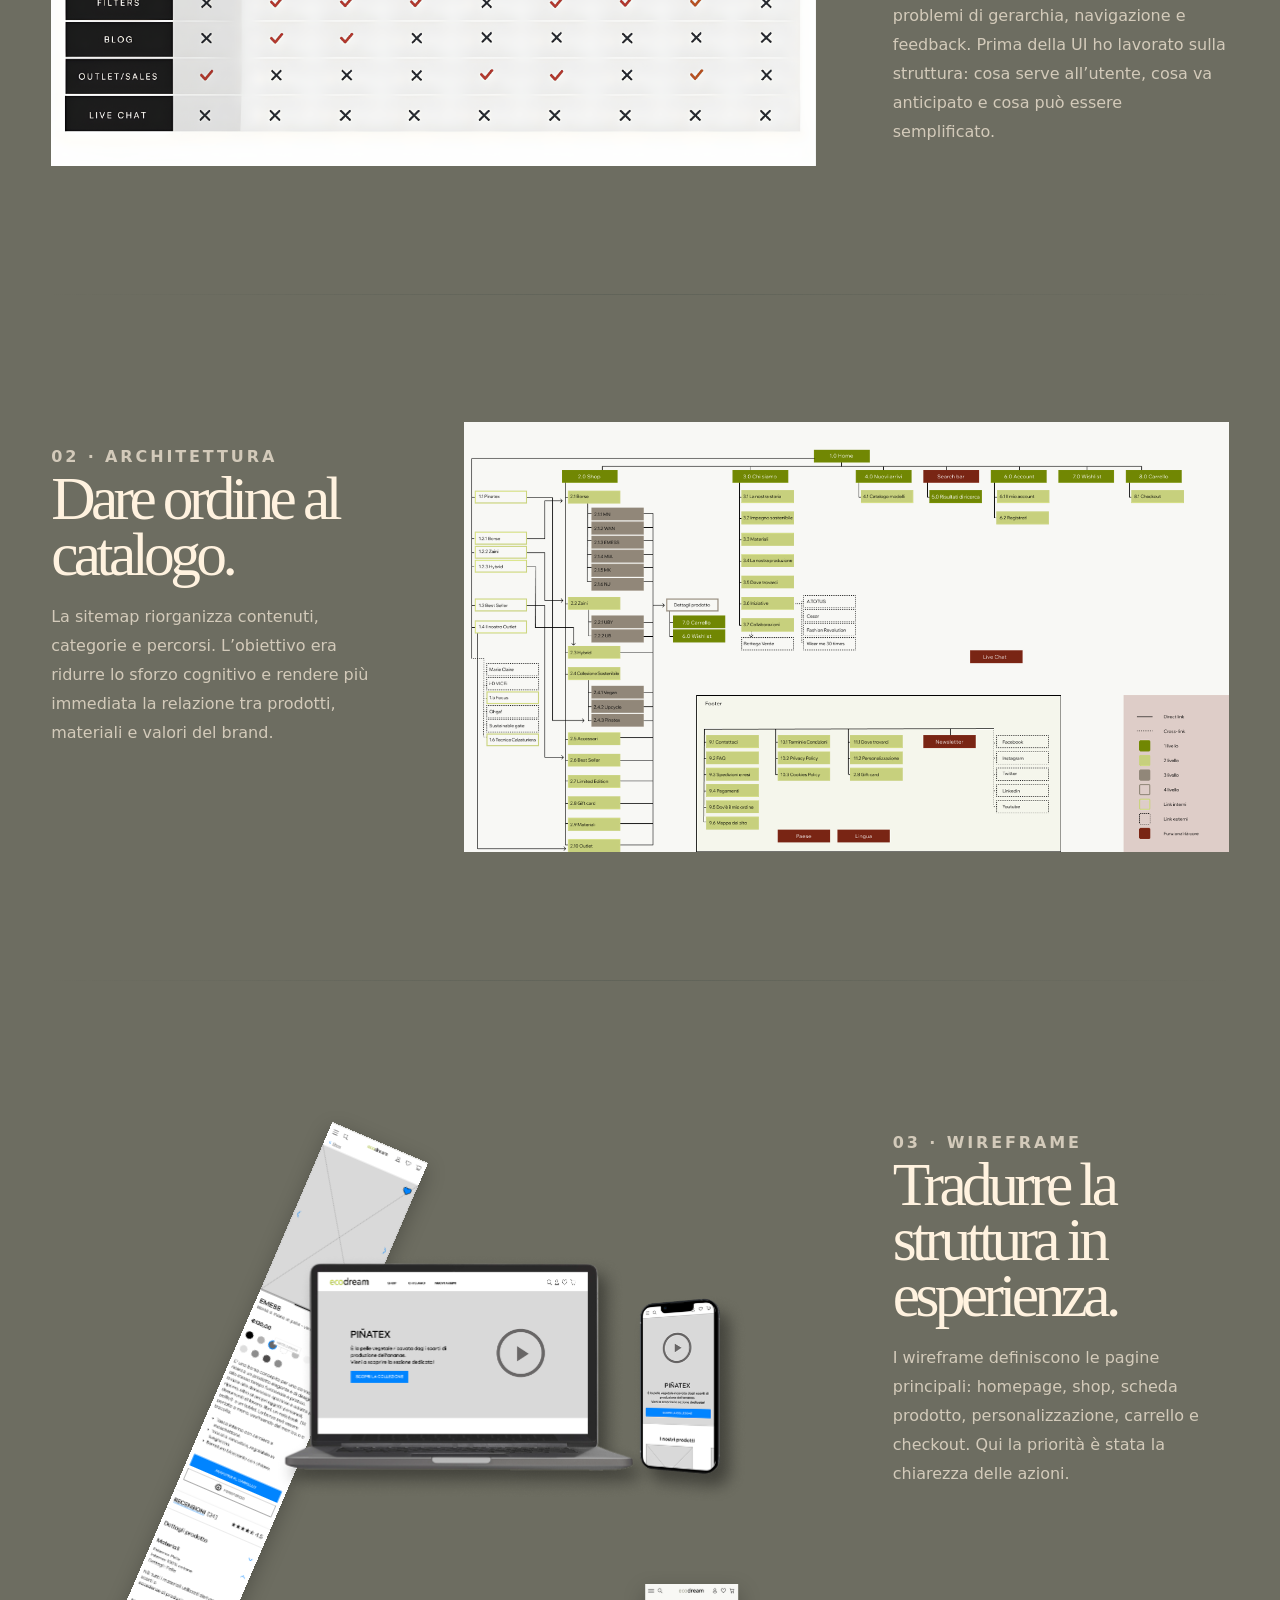
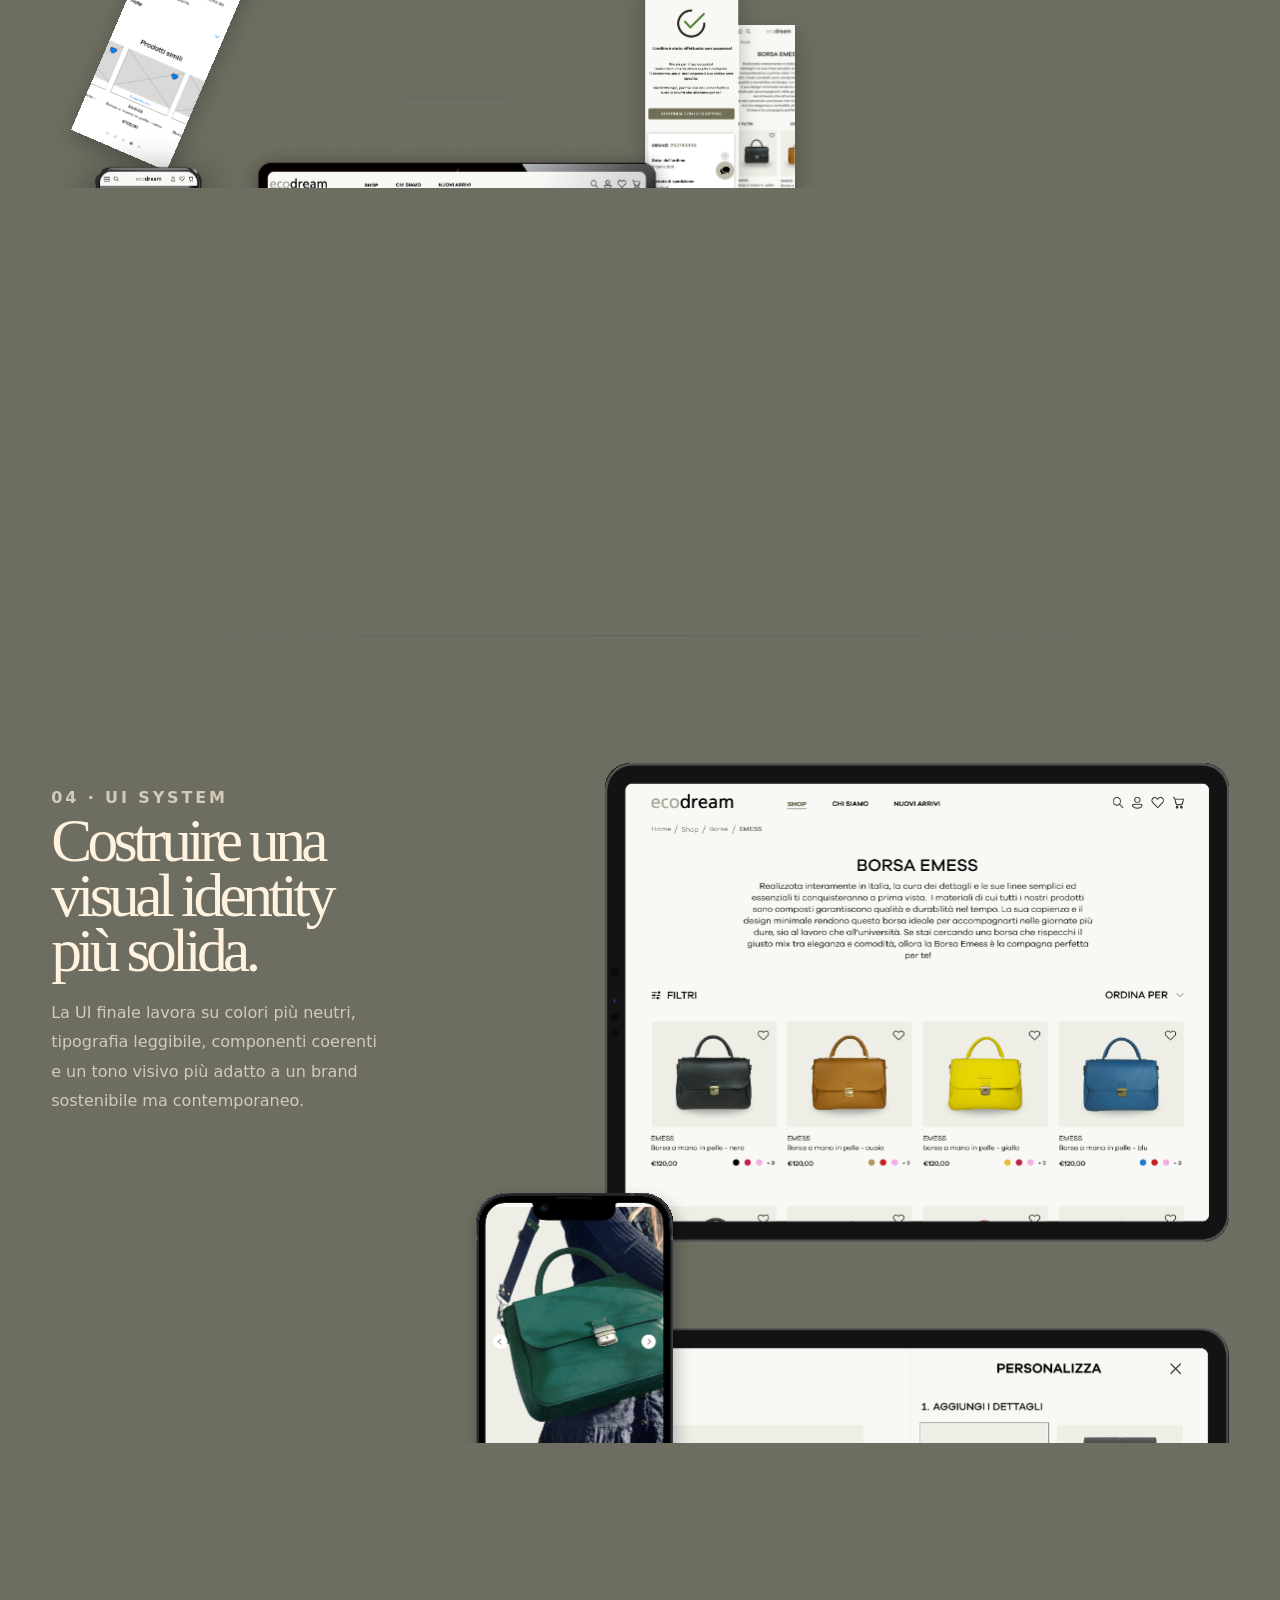
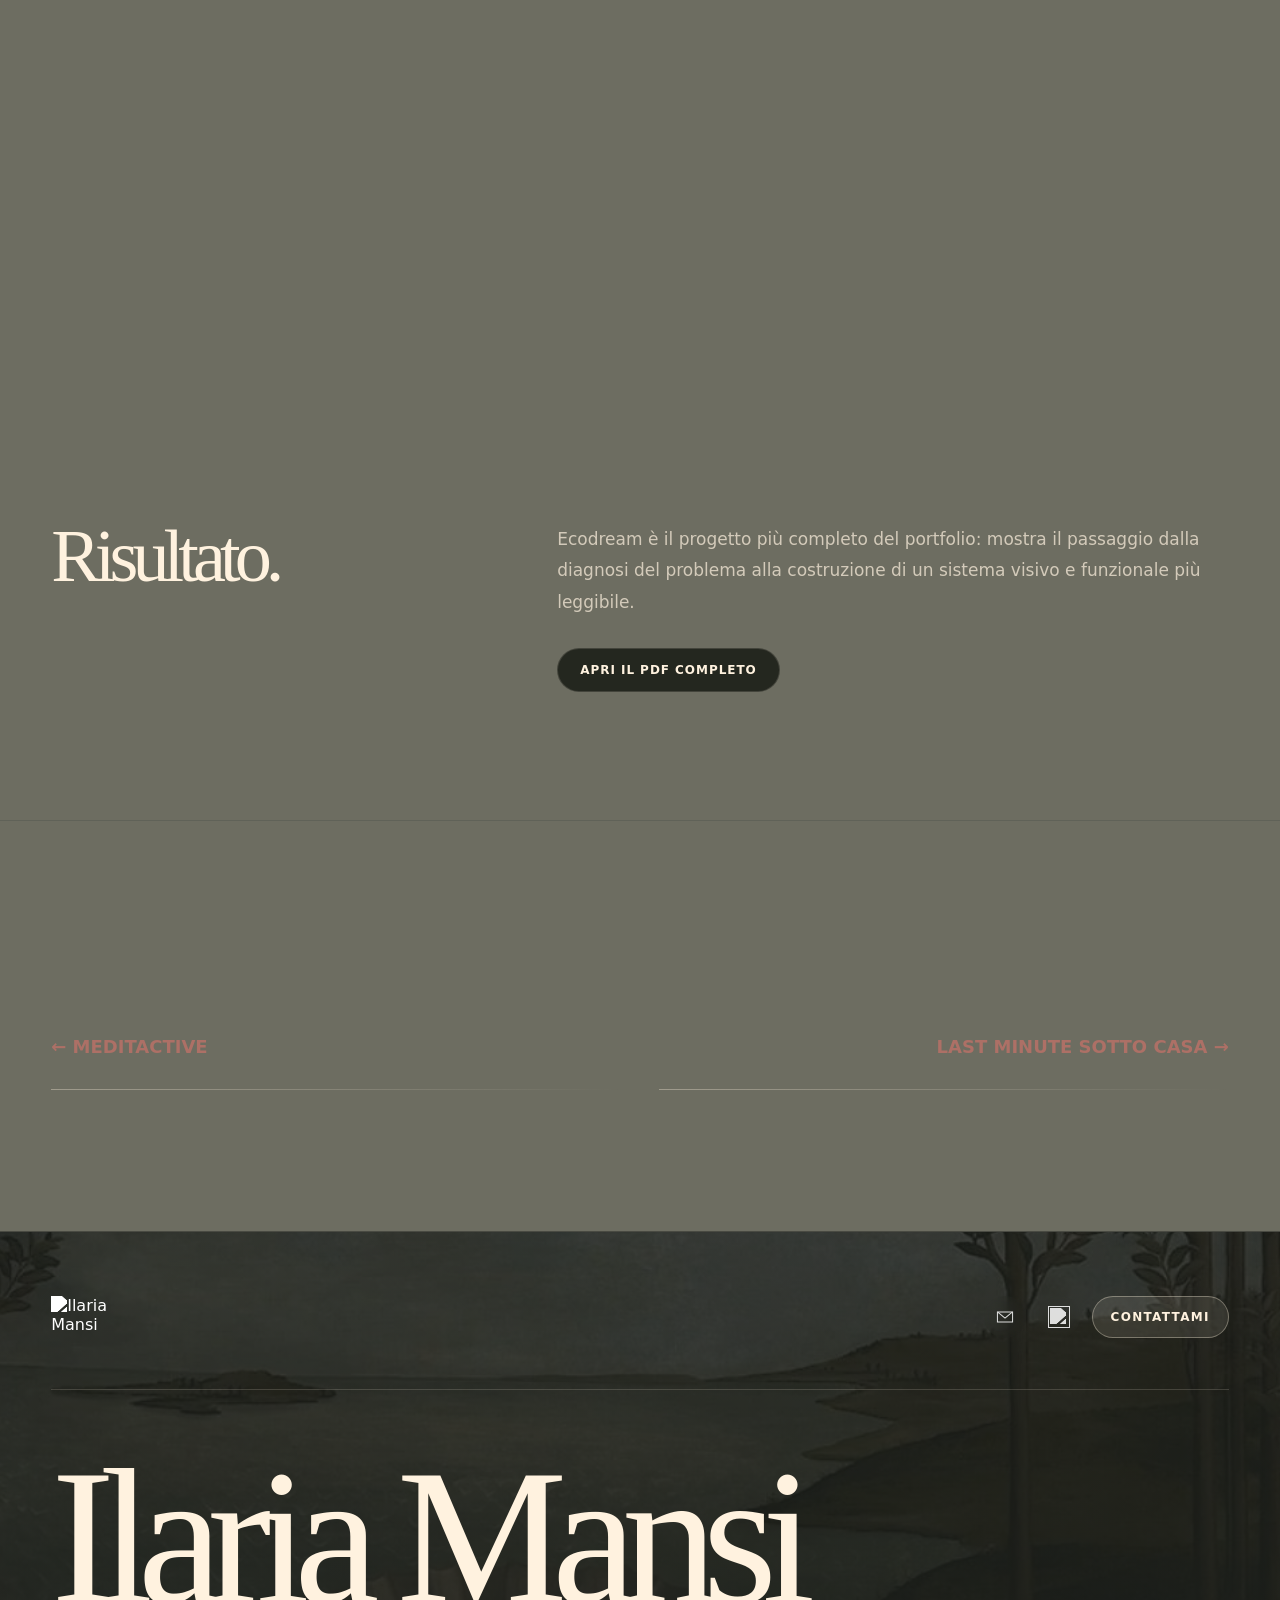
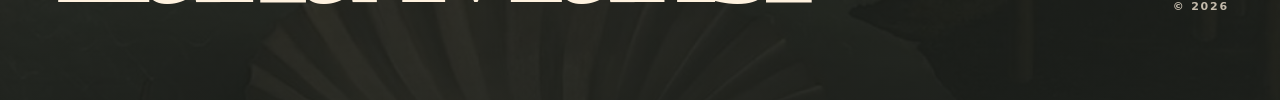
==== commit 438014c8: "upload portfolio" ====
--- a/project/ecodream/index.html
+++ b/project/ecodream/index.html
@@ -6,7 +6,8 @@
   <meta name="viewport" content="width=device-width, initial-scale=1">
   <link rel="preconnect" href="https://fonts.googleapis.com">
   <link rel="preconnect" href="https://fonts.gstatic.com" crossorigin>
-  <link href="https://fonts.googleapis.com/css2?family=Fraunces:opsz,wght@9..144,300;9..144,400;9..144,600&family=Montserrat:wght@400;500;600&display=swap" rel="stylesheet">
+  <link
+     href="https://fonts.googleapis.com/css2?family=Fraunces:opsz,wght@9..144,300;9..144,400;9..144,600&family=Montserrat:wght@400;500;600&display=swap"
   <link rel="icon" href="../../assets/img/favicon/favicon.png" sizes="any">
   <link rel="stylesheet" href="../../css/style.css">
   <link rel="stylesheet" href="../../css/project.css">
--- a/css/style.css
+++ b/css/style.css
@@ -877,7 +877,7 @@
 .siteFooter__brand{
   grid-area:brand!important;
   margin:0!important;
-  font-size:clamp(42px,8vw,132px)!important;
+  font-size:clamp(42px,8vw,112px)!important;
   line-height:.85!important;
   letter-spacing:-.08em!important;
   color:var(--cream)!important;
@@ -1176,82 +1176,143 @@
   }
 }
 
-/* === SAFE CASE STUDY MEDIA PAN: immagine lunga leggibile === */
-.caseStep.is-pannable{
-  min-height:calc(var(--pan-window) + var(--pan-extra) + 180px)!important;
-}
-
-.caseStep.is-pannable .caseStep__inner{
-  align-items:start!important;
-}
-
-.caseStep.is-pannable .caseStep__media{
-  position:sticky!important;
-  top:var(--sticky-top)!important;
-  height:var(--pan-window)!important;
-  overflow:hidden!important;
-  align-self:start!important;
-}
-
-.caseStep.is-pannable .caseStep__media img{
-  width:100%!important;
-  max-width:none!important;
-  transform:translate3d(0,var(--img-y),0)!important;
-  will-change:transform!important;
-}
-
-.caseStep.is-pannable .caseStep__text{
-  position:sticky!important;
-  top:var(--sticky-top)!important;
-  align-self:start!important;
-}
-
-@media(max-width:760px){
-  .caseStep.is-pannable{
-    min-height:auto!important;
-  }
-
-  .caseStep.is-pannable .caseStep__media,
-  .caseStep.is-pannable .caseStep__text{
-    position:relative!important;
-    top:auto!important;
-    height:auto!important;
-  }
-
-  .caseStep.is-pannable .caseStep__media img{
-    transform:none!important;
-  }
-}
-
-/* === FOOTER SAFE ALIGNMENT === */
-.siteFooter__contact{
-  display:flex!important;
-  align-items:center!important;
-  justify-content:flex-end!important;
-  gap:12px!important;
-  flex-wrap:wrap!important;
-}
-.siteFooter__iconLink{
-  display:grid!important;
-  place-items:center!important;
-  flex:0 0 42px!important;
-  width:42px!important;
-  height:42px!important;
-}
-.siteFooter__iconLink img{
-  width:22px!important;
-  height:22px!important;
-  object-fit:contain!important;
-}
-.siteFooter__contactText{
-  display:inline-flex!important;
-  align-items:center!important;
-  justify-content:center!important;
-  min-height:42px!important;
-  padding:0 18px!important;
-  border:1px solid rgba(255,242,223,.38)!important;
-  border-radius:999px!important;
-  background:rgba(255,242,223,.10)!important;
+
+/* === FINAL PALETTE + EDITORIAL CLEANUP === */
+:root{
+  --ink:#fff2df;
+  --muted:rgba(255,242,223,.70);
+  --paper:#6d6d61;
+  --paper-2:#646458;
+  --cream:#fff2df;
+  --dark:#171812;
+  --accent:#2f332b;
+  --accent-2:#4e594f;
+  --accent-3:#7b7662;
+  --sea:#5f675d;
+  --olive:#747160;
+  --line:rgba(255,242,223,.14);
+}
+html,
+body{
+  background:var(--paper)!important;
+  color:var(--ink)!important;
+}
+.eyebrow,
+.pageHero p,
+.contentGrid p,
+.contentGrid li,
+.infoCard p,
+.homeSectionHead p:not(.eyebrow),
+.homeAbout__copy p:not(.eyebrow),
+.homeRoles__grid p{
+  color:var(--muted)!important;
+}
+.button--dark,
+.homeButton--dark,
+.btn--primary{
+  background:#24271f!important;
+  border:1px solid rgba(255,242,223,.14)!important;
   color:var(--cream)!important;
-  white-space:nowrap!important;
-}
+}
+.button--ghost,
+.homeButton--ghost,
+.btn--secondary{
+  background:rgba(255,242,223,.08)!important;
+  border:1px solid rgba(255,242,223,.18)!important;
+  color:var(--cream)!important;
+}
+.button--light,
+.homeButton--light{
+  background:var(--cream)!important;
+  color:#22231c!important;
+}
+.panel,
+.infoCard{
+  background:transparent!important;
+  box-shadow:none!important;
+  border-radius:0!important;
+  padding:0!important;
+}
+.contentSection--tone:not(.cvSection):not(.cvBlock){
+  background:transparent!important;
+}
+body:not(.is-cv) .contentSection--tone{
+  background:transparent!important;
+}
+body:not(.is-cv) .panel,
+body:not(.is-cv) .infoCard{
+  background:transparent!important;
+  box-shadow:none!important;
+}
+
+/* About: più dinamico, meno blocchi tutti uguali */
+.aboutHero{padding-bottom:clamp(70px,8vw,120px)!important;}
+.aboutHero__grid{
+  display:grid;
+  grid-template-columns:minmax(0,1.2fr) minmax(260px,.56fr);
+  gap:clamp(34px,7vw,112px);
+  align-items:end;
+}
+.aboutHero__note{
+  max-width:430px;
+  justify-self:end;
+}
+.aboutSplit__grid,
+.aboutEnd__grid{
+  display:grid;
+  grid-template-columns:minmax(230px,.48fr) minmax(0,1fr);
+  gap:clamp(36px,8vw,126px);
+  align-items:start;
+}
+.aboutSplit h2,
+.aboutEnd h2,
+.aboutBring h2{
+  font-family:var(--font-serif);
+  font-size:clamp(48px,7vw,118px);
+  line-height:.88;
+  letter-spacing:-.08em;
+  margin:0;
+}
+.aboutText{
+  max-width:760px;
+}
+.aboutText p{
+  font-size:clamp(17px,1.55vw,22px);
+  line-height:1.72;
+  color:rgba(255,242,223,.72);
+}
+.aboutStatement p{
+  max-width:980px;
+  margin:0;
+  font-family:var(--font-serif);
+  font-size:clamp(48px,8vw,132px);
+  line-height:.88;
+  letter-spacing:-.085em;
+  color:var(--cream);
+}
+.aboutBring__head{max-width:820px;margin-bottom:clamp(34px,5vw,72px);}
+.aboutBring__grid{
+  display:grid;
+  grid-template-columns:repeat(3,minmax(0,1fr));
+  gap:16px;
+}
+.aboutBring__grid article{
+  padding:clamp(22px,3vw,34px);
+  border-radius:22px;
+}
+.aboutBring__grid h3{
+  margin:0;
+  font-family:var(--font-serif);
+  font-weight:400;
+  font-size:clamp(32px,3vw,48px);
+  letter-spacing:-.055em;
+}
+.aboutBring__grid p{color:var(--muted);line-height:1.72;}
+@media(max-width:900px){
+  .aboutHero__grid,
+  .aboutSplit__grid,
+  .aboutEnd__grid,
+  .aboutBring__grid{grid-template-columns:1fr;}
+  .aboutHero__note{justify-self:start;}
+  .aboutStatement p{font-size:clamp(42px,13vw,76px);}
+}
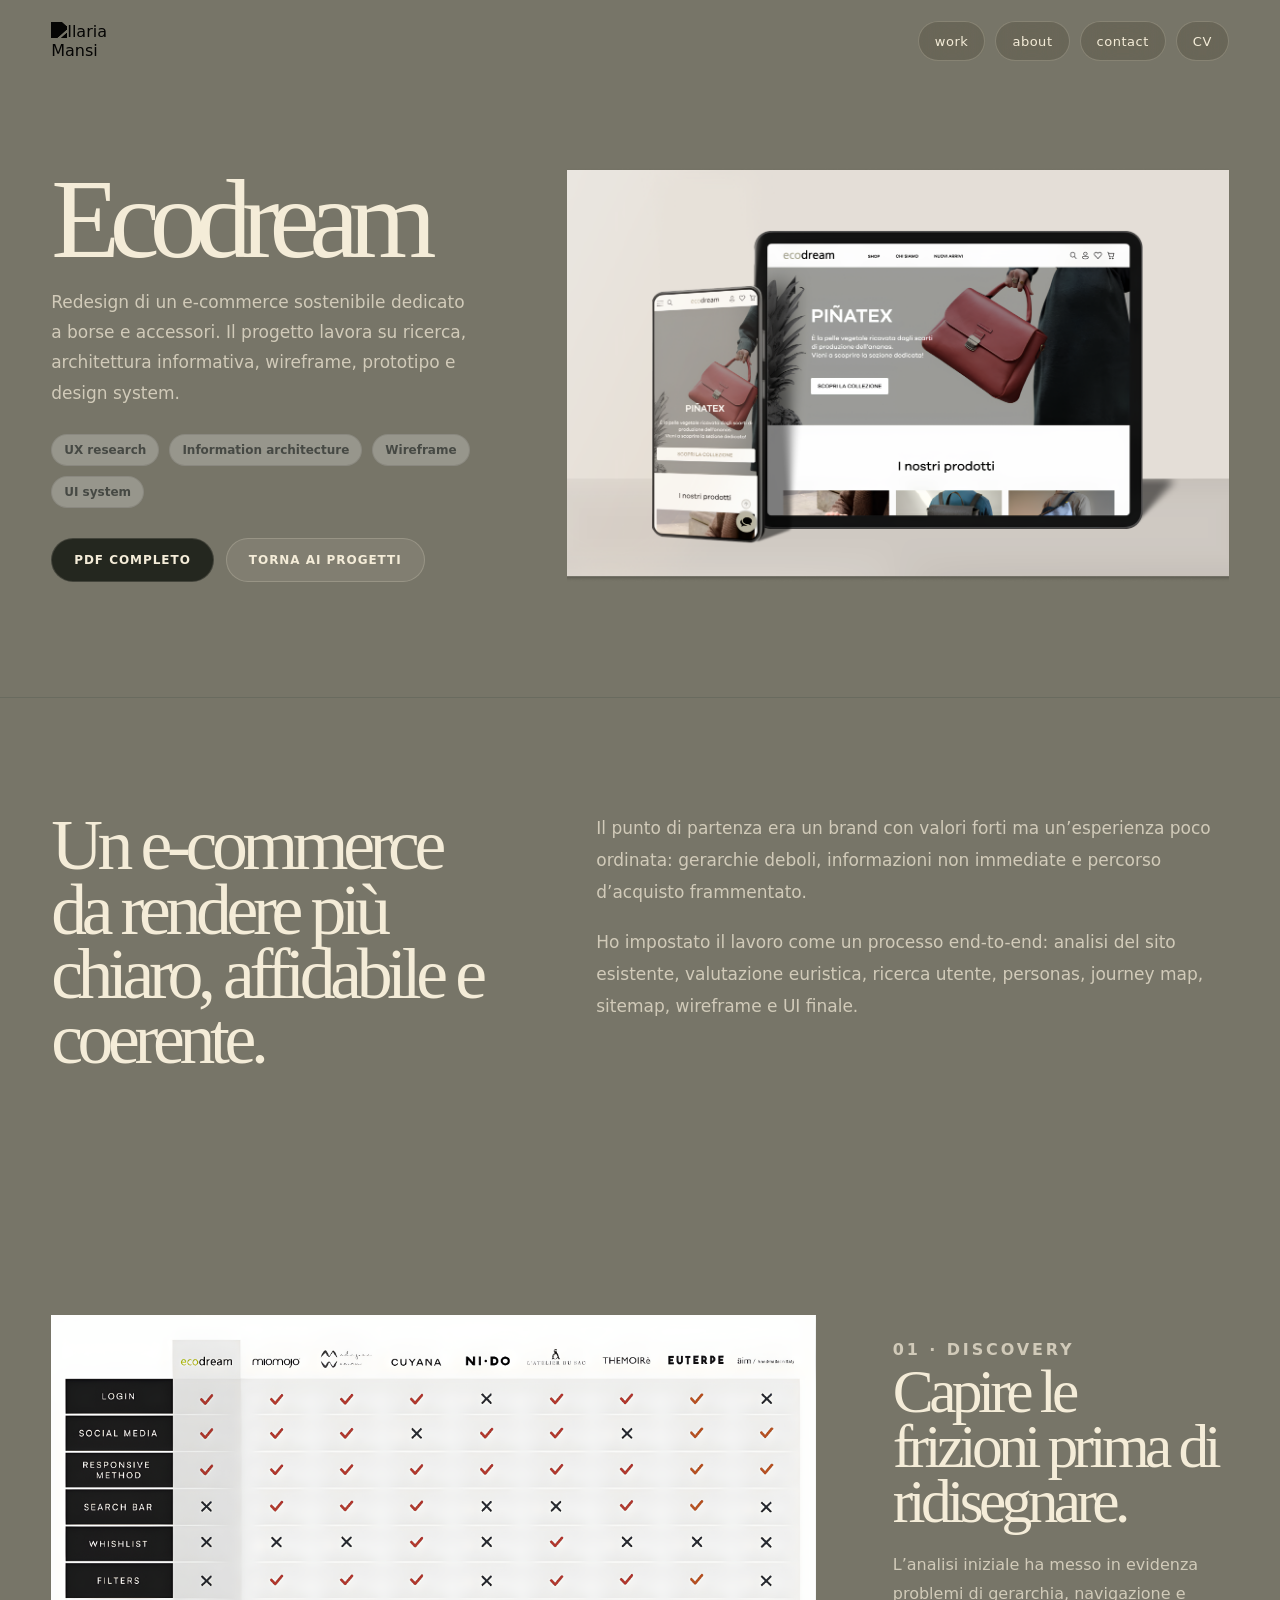
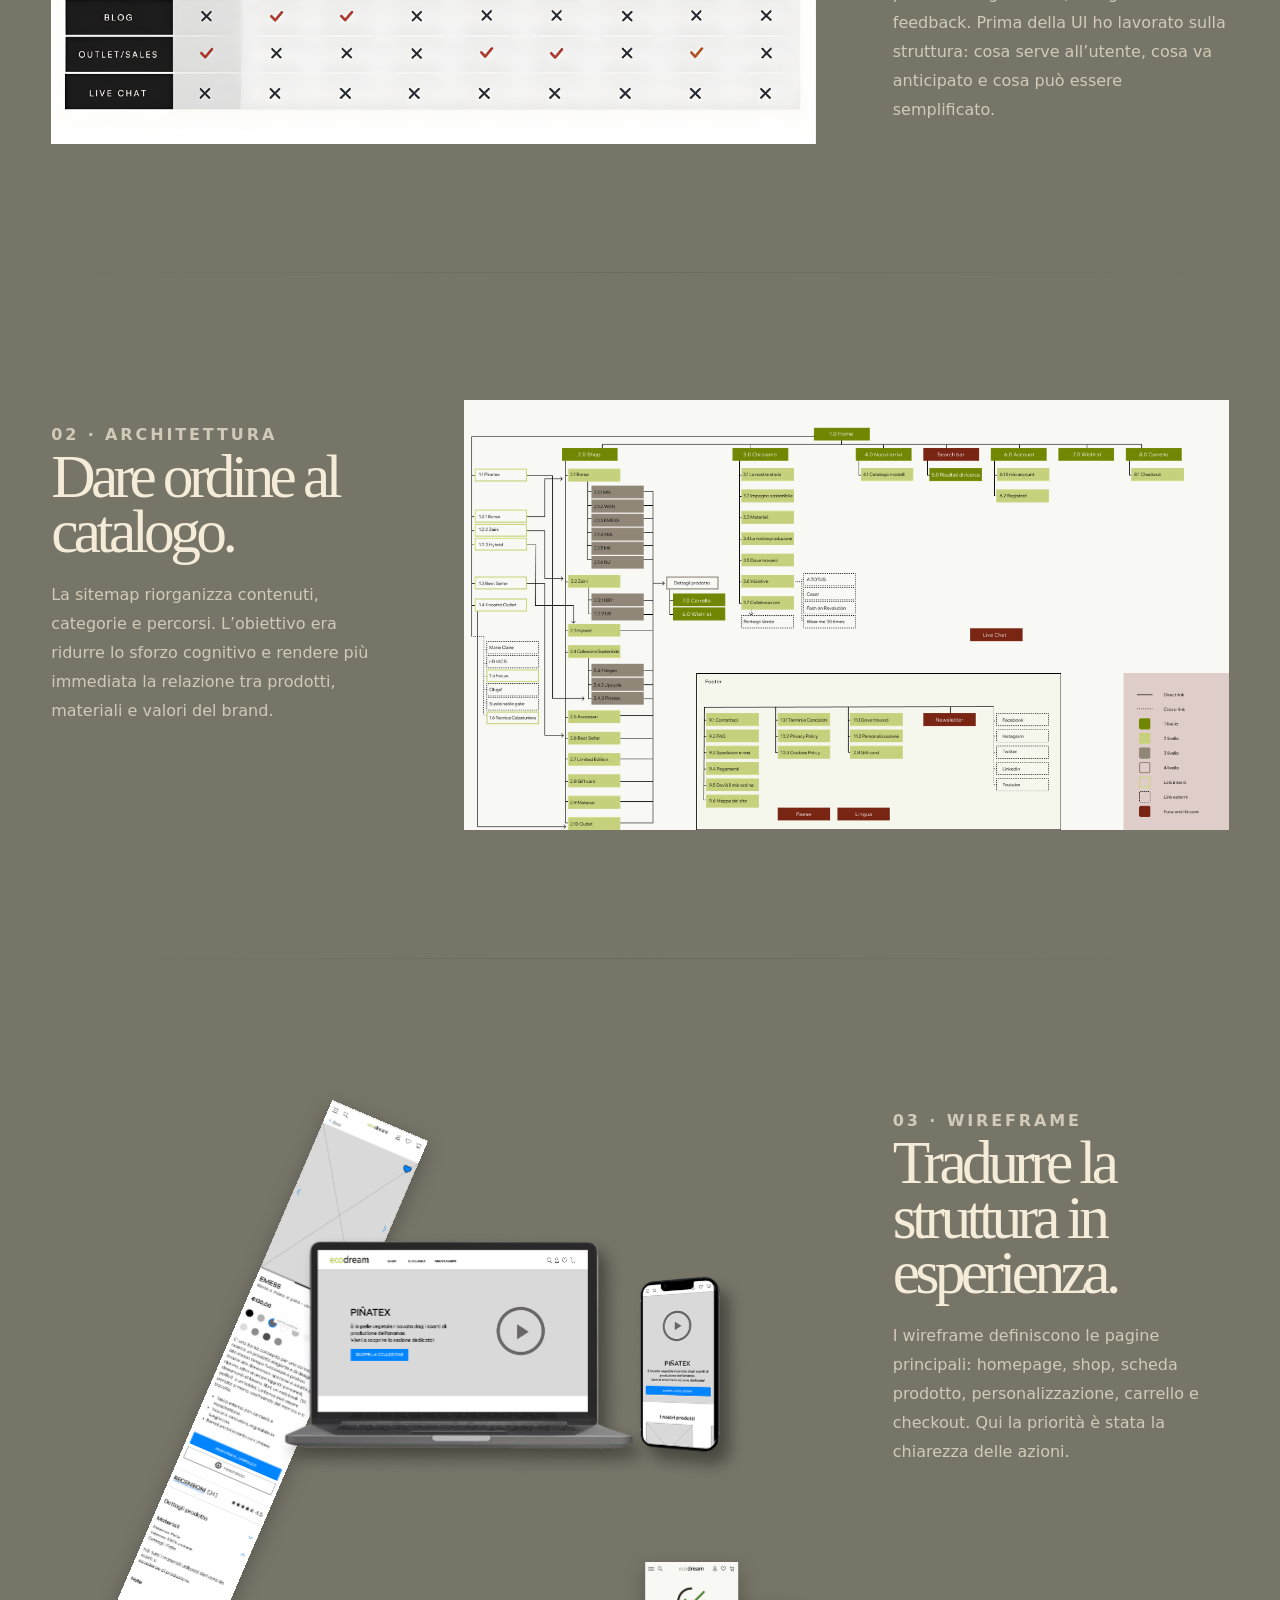
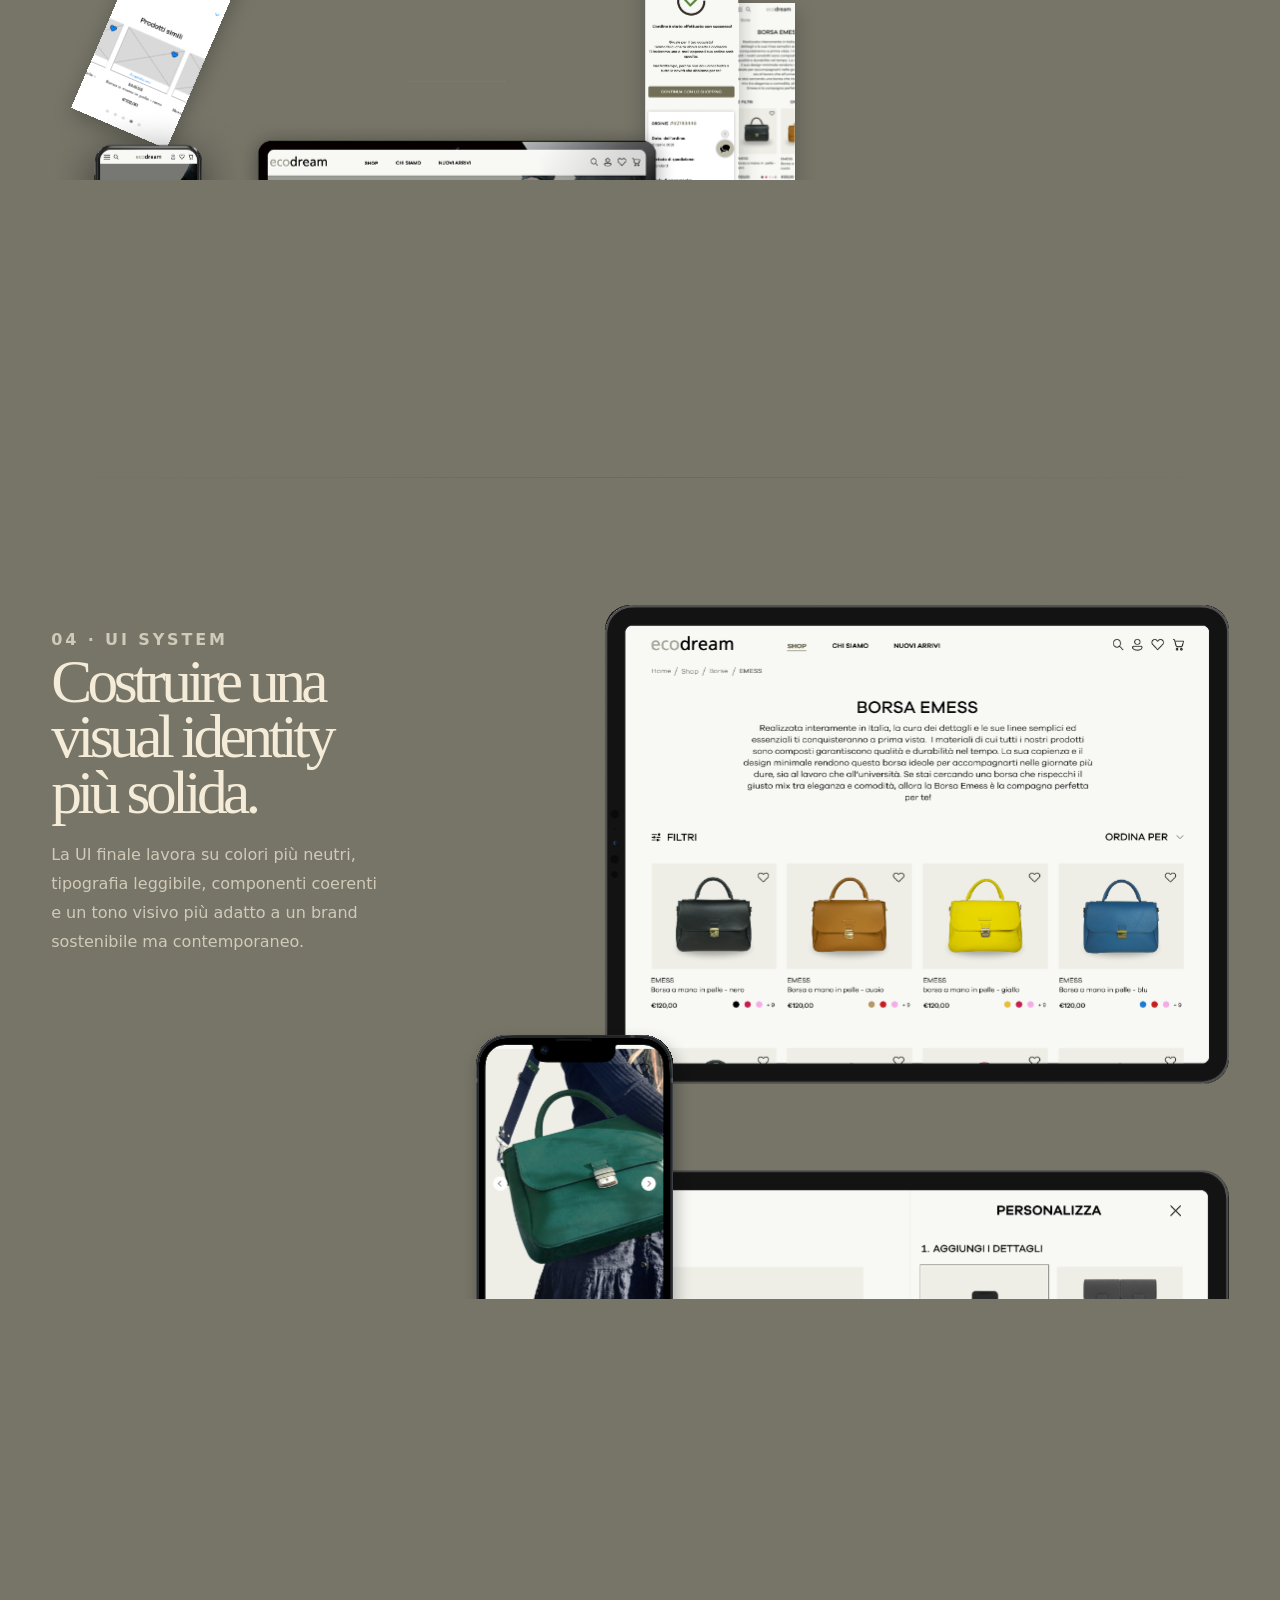
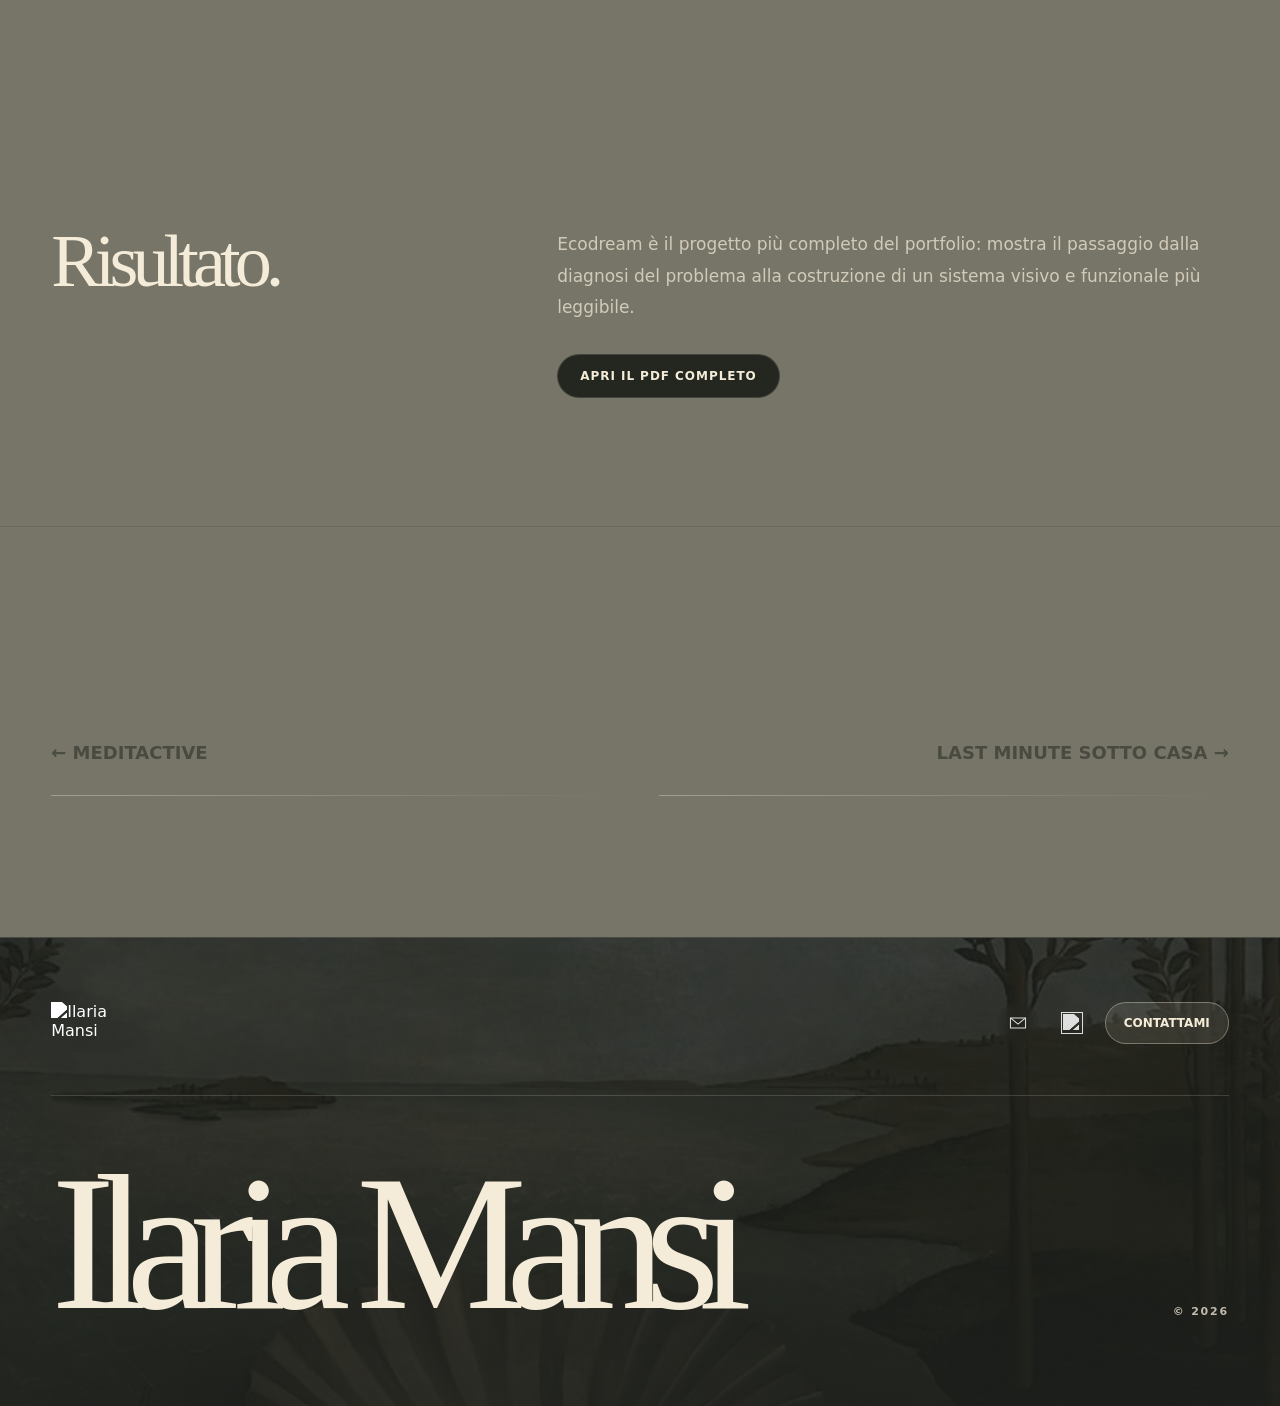
==== commit 0368b261: "upload portfolio" ====
--- a/project/ecodream/index.html
+++ b/project/ecodream/index.html
@@ -7,7 +7,7 @@
   <link rel="preconnect" href="https://fonts.googleapis.com">
   <link rel="preconnect" href="https://fonts.gstatic.com" crossorigin>
   <link
-     href="https://fonts.googleapis.com/css2?family=Fraunces:opsz,wght@9..144,300;9..144,400;9..144,600&family=Montserrat:wght@400;500;600&display=swap"
+     href="https://fonts.googleapis.com/css2?family=Fraunces:opsz,wght@9..144,300;9..144,400;9..144,600&family=Montserrat:wght@400;500;600&display=swap">
   <link rel="icon" href="../../assets/img/favicon/favicon.png" sizes="any">
   <link rel="stylesheet" href="../../css/style.css">
   <link rel="stylesheet" href="../../css/project.css">
@@ -33,7 +33,6 @@
     <section class="projectHero">
       <div class="projectHero__grid">
         <div data-parallax-text>
-          <p class="projectHero__kicker">UX/UI case study</p>
           <h1>Ecodream</h1>
           <p class="projectHero__intro">Redesign di un e-commerce sostenibile dedicato a borse e accessori. Il progetto
             lavora su ricerca, architettura informativa, wireframe, prototipo e design system.</p>
--- a/css/style.css
+++ b/css/style.css
@@ -23,9 +23,6 @@
     --paper-2: #ded1b8;
     --cream: #fff4df;
     --dark: #111312;
-    --accent: #9b544b;
-    --accent-2: #6b8496;
-    --accent-3: #dcc8a7;
     --sea: #6b8496;
     --olive: #68755e;
     --line: rgba(21, 26, 24, .15);
@@ -177,7 +174,7 @@
 .nav__burgerIcon {
     width: 22px;
     height: 2px;
-    background: var(--ink);
+    background: var(--muted);
     position: relative;
     display: block
 }
@@ -867,7 +864,7 @@
   background:transparent!important;
   color:rgba(255,243,223,.78)!important;
   font-size:12px!important;
-  letter-spacing:.10em!important;
+  
 }
 .siteFooter__textLink:hover{
   color:var(--cream)!important;
@@ -877,9 +874,9 @@
 .siteFooter__brand{
   grid-area:brand!important;
   margin:0!important;
-  font-size:clamp(42px,8vw,112px)!important;
+  font-size:clamp(42px,8vw,132px)!important;
   line-height:.85!important;
-  letter-spacing:-.08em!important;
+  
   color:var(--cream)!important;
 }
 .siteFooter__copy{
@@ -1030,7 +1027,7 @@
   .siteFooter__top{align-items:center!important;}
   .siteFooter__contact{justify-content:flex-end!important;max-width:210px;}
   .siteFooter__textLink{font-size:10px!important;padding:0 12px!important;min-height:36px!important;}
-  .siteFooter__brand{font-size:clamp(56px,18vw,104px)!important;letter-spacing:-.095em!important;}
+  .siteFooter__brand{font-size:clamp(56px,18vw,104px)!important;}
 }
 
 
@@ -1076,7 +1073,7 @@
   color:rgba(255,242,223,.9)!important;
   font-size:12px!important;
   font-weight:800!important;
-  letter-spacing:.12em!important;
+  
   text-transform:uppercase!important;
 }
 .siteFooter__contactText:hover{color:var(--cream)!important;transform:translateY(-2px)!important;}
@@ -1084,7 +1081,7 @@
   .siteFooter__top{align-items:flex-start!important;}
   .siteFooter__contact{max-width:none!important;gap:16px!important;}
   .siteFooter__iconLink img{width:21px!important;height:21px!important;}
-  .siteFooter__contactText{font-size:11px!important;letter-spacing:.1em!important;}
+  .siteFooter__contactText{font-size:11px!important;}
 }
 
 
@@ -1132,7 +1129,7 @@
   color:var(--cream)!important;
   font-size:12px!important;
   font-weight:800!important;
-  letter-spacing:.11em!important;
+  
   text-transform:uppercase!important;
   white-space:nowrap!important;
 }
@@ -1316,3 +1313,467 @@
   .aboutHero__note{justify-self:start;}
   .aboutStatement p{font-size:clamp(42px,13vw,76px);}
 }
+
+
+/* === REPAIR 27/05: reset elegante, griglia stabile, meno caos === */
+:root{
+  --ink:#f4ecd8;
+  --cream:#f4ecd8;
+  --muted:rgba(244,236,216,.72);
+  --paper:#777568;
+  --paper-2:#5f6358;
+  --paper-3:#4c5148;
+  --dark:#191b17;
+  --line:rgba(244,236,216,.18);
+  --accent:#24271f;
+  --accent-2:#8d836c;
+  --sea:#666f64;
+}
+html,body{background:var(--paper);color:var(--ink)}
+body{font-family:var(--font-sans);}
+.container,.pageHero,.contentSection{width:min(var(--max),100%);margin-inline:auto;padding-inline:var(--pad-x)}
+.pageHero{padding-top:calc(var(--nav-h) + 72px);padding-bottom:clamp(70px,9vw,132px)}
+.pageKicker{font-size:clamp(30px,4.4vw,76px);line-height:.9;letter-spacing:-.04em;color:var(--ink)}
+.pageHero h1,.contentGrid h2,.homeSectionHead h2,.homeAbout__copy h2{letter-spacing:-.045em;line-height:.92;color:var(--ink)}
+.pageHero h1{font-size:clamp(52px,7.2vw,118px);max-width:11ch}
+p,.pageHero p,.contentGrid p,.contentGrid li,.homeProject__content p:not(.homeProject__number),.homeSectionHead p:not(.eyebrow),.homeAbout__copy p:not(.eyebrow){color:var(--muted)}
+.eyebrow{color:rgba(244,236,216,.72)}
+.panel,.infoCard{background:transparent!important;box-shadow:none!important;border-radius:0!important;padding:0!important}
+.contentSection--tone{background:var(--paper-3)!important;color:var(--ink)}
+.contentGrid{display:grid;grid-template-columns:minmax(240px,.55fr) minmax(0,1fr);gap:clamp(36px,7vw,110px);align-items:start}
+.contentGrid h2{font-size:clamp(48px,6.2vw,105px)}
+.button,.homeButton,.btn{border:1px solid rgba(244,236,216,.24);background:transparent;color:var(--ink)!important}
+.button--dark,.homeButton--dark,.btn--primary{background:var(--dark);border-color:var(--dark);color:var(--cream)!important}
+.button--ghost,.homeButton--ghost,.btn--secondary{background:transparent;border-color:rgba(244,236,216,.30);color:var(--cream)!important}
+.nav__links a{color:var(--cream);background:rgba(36,39,31,.35);border:1px solid rgba(244,236,216,.18)}
+.nav__links a:hover{background:rgba(244,236,216,.10);border-color:rgba(244,236,216,.34)}
+.nav__logo .logo{filter:brightness(0)}
+.nav.is-over-hero .nav__logo .logo{filter:brightness(0) invert(1)}
+.nav__burger{background:rgba(36,39,31,.28);border-color:rgba(244,236,216,.24)}
+.nav__burgerIcon,.nav__burgerIcon:before,.nav__burgerIcon:after{background:var(--cream)}
+
+/* About: griglia leggibile, niente titolo fuori schermo */
+.aboutHero{min-height:auto!important;display:block!important;padding-top:calc(var(--nav-h) + 72px)!important;padding-bottom:clamp(84px,10vw,150px)!important}
+.aboutHero__grid{display:grid!important;grid-template-columns:minmax(0,1fr) minmax(280px,470px)!important;gap:clamp(36px,7vw,110px)!important;align-items:end!important}
+.aboutHero h1{font-size:clamp(58px,7.4vw,124px)!important;line-height:.9!important;max-width:10.8ch!important;margin:0!important}
+.aboutHero__note{align-self:center!important;max-width:450px!important;font-size:clamp(18px,1.35vw,23px)!important;line-height:1.7!important}
+.aboutSplit__grid,.aboutEnd__grid{display:grid!important;grid-template-columns:minmax(240px,.55fr) minmax(0,1fr)!important;gap:clamp(34px,7vw,100px)!important;align-items:start!important}
+.aboutText{max-width:720px!important}
+.aboutText p{font-size:clamp(16px,1.25vw,20px);line-height:1.82;margin:0 0 1.2em}
+.aboutStatement p{font-family:var(--font-serif);font-size:clamp(42px,6.5vw,112px);line-height:.95;letter-spacing:-.045em;max-width:980px;color:var(--cream)}
+.aboutBring{background:rgba(36,39,31,.18)!important}
+.aboutBring__grid{display:grid;grid-template-columns:repeat(3,minmax(0,1fr));gap:18px}.aboutBring__grid article{border:1px solid rgba(244,236,216,.18);border-radius:22px;padding:24px;background:rgba(36,39,31,.12)}
+.aboutBring__grid h3{font-family:var(--font-serif);font-size:clamp(30px,3vw,48px);line-height:1;margin:0 0 14px;color:var(--cream)}
+
+/* Contact: less is more */
+.contactClean{min-height:calc(100vh - var(--nav-h));display:grid;align-items:center;padding:calc(var(--nav-h) + 58px) 0 clamp(72px,8vw,120px)}
+.contactClean__inner{display:grid;grid-template-columns:minmax(0,.78fr) minmax(320px,.72fr);gap:clamp(40px,8vw,128px);align-items:end}
+.contactClean__head h1{font-family:var(--font-serif);font-weight:400;font-size:clamp(58px,8vw,132px);line-height:.88;letter-spacing:-.045em;margin:0;max-width:9ch}.contactClean__head p:not(.pageKicker){font-size:clamp(16px,1.35vw,21px);line-height:1.75;max-width:620px;color:var(--muted)}
+.contactLineForm{display:grid;gap:30px;width:100%;max-width:620px}.contactLineForm label{display:grid;gap:8px}.contactLineForm span{font-size:11px;font-weight:800;letter-spacing:.18em;text-transform:uppercase;color:rgba(244,236,216,.68)}
+.contactLineForm input,.contactLineForm textarea{width:100%;border:0;border-bottom:1px solid rgba(244,236,216,.42);border-radius:0;background:transparent;color:var(--ink);padding:12px 0;font-size:18px;outline:none;resize:vertical}.contactLineForm input:focus,.contactLineForm textarea:focus{border-bottom-color:var(--cream)}
+.contactLineForm__actions{display:flex;gap:12px;flex-wrap:wrap;margin-top:6px}
+
+/* CV: riallineato, blocco a contrasto controllato */
+.cvIntro{max-width:520px;align-self:end}.cvIntro p{font-size:clamp(17px,1.4vw,22px);line-height:1.75;color:var(--muted)}
+.cvSection .contentGrid{align-items:start}.cvSkillList{display:grid;grid-template-columns:repeat(3,minmax(0,1fr));gap:26px}.cvSkillList article{border-top:1px solid rgba(244,236,216,.22);padding-top:24px}.cvSkillList small{font-size:11px;font-weight:800;letter-spacing:.16em;text-transform:uppercase;color:rgba(244,236,216,.58)}.cvSkillList h3,.cvList h3{margin:.45em 0 .35em;color:var(--cream);font-family:var(--font-serif);font-weight:400;font-size:clamp(32px,3vw,52px);line-height:.98;letter-spacing:-.035em}.cvSkillList p,.cvList p{font-size:clamp(15px,1.15vw,18px);line-height:1.75;color:var(--muted)}.cvList{display:grid;gap:34px}.cvList article{max-width:820px}.cvMeta{font-weight:600;color:rgba(244,236,216,.82)!important;margin:.2em 0 1em}
+
+@media(max-width:900px){
+  .pageHero__grid,.contentGrid,.aboutHero__grid,.aboutSplit__grid,.aboutEnd__grid,.contactClean__inner,.cvSkillList,.aboutBring__grid{grid-template-columns:1fr!important}
+  .pageHero h1,.aboutHero h1,.contactClean__head h1{font-size:clamp(48px,16vw,82px)!important;max-width:9.6ch!important}
+  .contentGrid h2{font-size:clamp(44px,13vw,76px)}
+  .pageHero{padding-top:calc(var(--nav-h) + 54px)}
+  .aboutHero__note{max-width:100%!important}
+  .contactClean{align-items:start}.contactClean__inner{gap:42px}.contactLineForm{max-width:none}.cvSkillList{gap:22px}
+}
+
+
+/* === FINAL REPAIR: about back in grid, readable hierarchy === */
+.aboutHero{
+  padding-top:calc(var(--nav-h) + 86px)!important;
+  padding-bottom:clamp(72px,9vw,132px)!important;
+}
+.aboutHero__grid{
+  display:grid!important;
+  grid-template-columns:minmax(0,.95fr) minmax(300px,.58fr)!important;
+  gap:clamp(38px,7vw,104px)!important;
+  align-items:center!important;
+}
+.aboutHero__intro{min-width:0!important;}
+.aboutHero h1{
+  font-size:clamp(54px,6vw,104px)!important;
+  line-height:.94!important;
+  max-width:11.5ch!important;
+  margin:0!important;
+  overflow-wrap:normal!important;
+}
+.aboutHero__note{
+  max-width:430px!important;
+  justify-self:end!important;
+  align-self:center!important;
+  font-size:clamp(17px,1.15vw,21px)!important;
+  line-height:1.72!important;
+}
+.aboutSplit__grid,
+.aboutEnd__grid{
+  display:grid!important;
+  grid-template-columns:minmax(220px,.42fr) minmax(0,.85fr)!important;
+  gap:clamp(32px,6vw,92px)!important;
+  align-items:start!important;
+}
+.aboutSplit h2,
+.aboutEnd h2,
+.aboutBring h2{
+  font-size:clamp(44px,4.6vw,84px)!important;
+  line-height:.96!important;
+  max-width:8.5ch!important;
+}
+.aboutStatement p{
+  font-size:clamp(42px,5.4vw,92px)!important;
+  line-height:.98!important;
+  max-width:1040px!important;
+}
+.aboutBring__head{max-width:760px!important;}
+.aboutBring__grid{
+  display:grid!important;
+  grid-template-columns:repeat(3,minmax(0,1fr))!important;
+  gap:18px!important;
+}
+.aboutBring__grid article{min-height:0!important;}
+@media(max-width:900px){
+  .aboutHero__grid,
+  .aboutSplit__grid,
+  .aboutEnd__grid,
+  .aboutBring__grid{
+    grid-template-columns:1fr!important;
+  }
+  .aboutHero h1{
+    font-size:clamp(46px,13.5vw,78px)!important;
+    max-width:9.8ch!important;
+  }
+  .aboutHero__note{
+    justify-self:start!important;
+    max-width:100%!important;
+  }
+  .aboutSplit h2,
+  .aboutEnd h2,
+  .aboutBring h2{
+    max-width:100%!important;
+  }
+}
+
+
+/* === USER FIX 28/05: about aligned to logo/grid === */
+.aboutHero{
+  padding-left:var(--pad-x)!important;
+  padding-right:var(--pad-x)!important;
+}
+.aboutHero > .container{
+  width:min(var(--max),100%)!important;
+  padding-left:0!important;
+  padding-right:0!important;
+}
+.aboutHero__grid{
+  grid-template-columns:minmax(0,.72fr) minmax(300px,.50fr)!important;
+  align-items:center!important;
+  gap:clamp(34px,6vw,96px)!important;
+}
+.aboutHero h1{
+  font-size:clamp(50px,5.3vw,92px)!important;
+  line-height:.96!important;
+  max-width:12.8ch!important;
+}
+.aboutHero__note{
+  justify-self:end!important;
+  max-width:470px!important;
+}
+.aboutSplit > .container,
+.aboutEnd > .container,
+.aboutBring > .container,
+.aboutStatement > .container{
+  width:min(var(--max),100%)!important;
+}
+@media(max-width:900px){
+  .aboutHero{
+    padding-left:var(--pad-x)!important;
+    padding-right:var(--pad-x)!important;
+  }
+  .aboutHero__grid{
+    grid-template-columns:1fr!important;
+    gap:28px!important;
+  }
+  .aboutHero h1{
+    font-size:clamp(46px,12.5vw,74px)!important;
+    max-width:10ch!important;
+  }
+  .aboutHero__note{
+    justify-self:start!important;
+    max-width:100%!important;
+  }
+}
+
+/* === FINAL 28/05: about rebuilt on one grid, calmer but dynamic === */
+.is-about .pageHero,
+.is-about .contentSection{
+  width:100%!important;
+  max-width:none!important;
+  padding-left:0!important;
+  padding-right:0!important;
+}
+.is-about .container{
+  width:min(var(--max),100%)!important;
+  margin-inline:auto!important;
+  padding-left:var(--pad-x)!important;
+  padding-right:var(--pad-x)!important;
+}
+.is-about .aboutHero{
+  padding-top:calc(var(--nav-h) + 92px)!important;
+  padding-bottom:clamp(86px,9vw,138px)!important;
+}
+.is-about .aboutHero__grid{
+  display:grid!important;
+  grid-template-columns:repeat(12,minmax(0,1fr))!important;
+  gap:clamp(18px,2.6vw,34px)!important;
+  align-items:end!important;
+}
+.is-about .aboutHero__intro{
+  grid-column:1 / span 7!important;
+}
+.is-about .aboutHero__note{
+  grid-column:9 / span 4!important;
+  justify-self:stretch!important;
+  align-self:center!important;
+  max-width:none!important;
+  font-size:clamp(17px,1.25vw,22px)!important;
+  line-height:1.72!important;
+}
+.is-about .aboutHero h1{
+  margin:0!important;
+  max-width:11ch!important;
+  font-size:clamp(58px,6vw,108px)!important;
+  line-height:.95!important;
+  letter-spacing:-.038em!important;
+}
+.is-about .pageKicker{
+  margin-bottom:18px!important;
+  font-size:clamp(22px,2vw,36px)!important;
+}
+.is-about .aboutSplit__grid,
+.is-about .aboutEnd__grid{
+  display:grid!important;
+  grid-template-columns:repeat(12,minmax(0,1fr))!important;
+  gap:clamp(18px,2.6vw,34px)!important;
+  align-items:start!important;
+}
+.is-about .aboutSplit h2{
+  grid-column:2 / span 4!important;
+}
+.is-about .aboutSplit .aboutText{
+  grid-column:7 / span 5!important;
+}
+.is-about .aboutEnd h2{
+  grid-column:7 / span 4!important;
+  grid-row:1!important;
+}
+.is-about .aboutEnd .aboutText{
+  grid-column:2 / span 5!important;
+  grid-row:1!important;
+}
+.is-about .aboutSplit h2,
+.is-about .aboutEnd h2,
+.is-about .aboutBring h2{
+  margin:0!important;
+  font-size:clamp(46px,4.8vw,86px)!important;
+  line-height:.98!important;
+  letter-spacing:-.038em!important;
+  max-width:8ch!important;
+}
+.is-about .aboutText{
+  max-width:none!important;
+}
+.is-about .aboutText p{
+  margin:0 0 1.2em!important;
+  font-size:clamp(16px,1.15vw,19px)!important;
+  line-height:1.82!important;
+}
+.is-about .aboutStatement .container{
+  display:grid!important;
+  grid-template-columns:repeat(12,minmax(0,1fr))!important;
+}
+.is-about .aboutStatement p{
+  grid-column:2 / span 9!important;
+  margin:0!important;
+  font-size:clamp(44px,5.4vw,96px)!important;
+  line-height:1!important;
+  letter-spacing:-.038em!important;
+  max-width:960px!important;
+}
+.is-about .aboutBring{
+  background:rgba(34,36,31,.22)!important;
+}
+.is-about .aboutBring__layout{
+  display:grid!important;
+  grid-template-columns:repeat(12,minmax(0,1fr))!important;
+  gap:clamp(18px,2.6vw,34px)!important;
+  align-items:start!important;
+}
+.is-about .aboutBring__head{
+  grid-column:1 / span 4!important;
+  max-width:none!important;
+}
+.is-about .aboutBring__grid{
+  grid-column:6 / span 7!important;
+  display:grid!important;
+  grid-template-columns:repeat(3,minmax(0,1fr))!important;
+  gap:16px!important;
+}
+.is-about .aboutBring__grid article{
+  padding:clamp(22px,2.2vw,34px)!important;
+  border-radius:22px!important;
+  border:1px solid rgba(244,236,216,.18)!important;
+  background:rgba(22,24,20,.16)!important;
+}
+.is-about .aboutBring__grid h3{
+  font-size:clamp(30px,2.7vw,46px)!important;
+  line-height:1!important;
+  margin:0 0 14px!important;
+}
+@media(max-width:900px){
+  .is-about .aboutHero{
+    padding-top:calc(var(--nav-h) + 56px)!important;
+  }
+  .is-about .aboutHero__grid,
+  .is-about .aboutSplit__grid,
+  .is-about .aboutEnd__grid,
+  .is-about .aboutBring__layout,
+  .is-about .aboutStatement .container{
+    grid-template-columns:1fr!important;
+  }
+  .is-about .aboutHero__intro,
+  .is-about .aboutHero__note,
+  .is-about .aboutSplit h2,
+  .is-about .aboutSplit .aboutText,
+  .is-about .aboutEnd h2,
+  .is-about .aboutEnd .aboutText,
+  .is-about .aboutStatement p,
+  .is-about .aboutBring__head,
+  .is-about .aboutBring__grid{
+    grid-column:auto!important;
+    grid-row:auto!important;
+  }
+  .is-about .aboutHero h1{
+    font-size:clamp(44px,12vw,74px)!important;
+    max-width:10.5ch!important;
+  }
+  .is-about .aboutBring__grid{
+    grid-template-columns:1fr!important;
+  }
+}
+
+
+/* === STABLE REPAIR 29/05 — ripristino layout senza smontare il sito === */
+body{font-weight:400!important;}
+.navOverlay{background:rgba(243,239,229,.92)!important;}
+.navOverlay__panel a{color:#1d2019!important;}
+
+.pageKicker,
+.pageHero h1,
+.contentGrid h2,
+.cvSkillList h3,
+.cvList h3,
+.contactClean__head h1,
+.aboutHero h1,
+.aboutSplit h2,
+.aboutStatement p,
+.aboutBring h2,
+.aboutBring__grid h3,
+.siteFooter__brand{
+  font-family:var(--font-serif)!important;
+  font-weight:400!important;
+}
+
+/* About: griglia unica, niente pezzi fuori asse */
+.is-about .pageHero,
+.is-about .contentSection{
+  width:100%!important;
+  max-width:none!important;
+  padding-left:0!important;
+  padding-right:0!important;
+}
+.is-about .container,
+.is-about .aboutHero > .container,
+.is-about .aboutSplit > .container,
+.is-about .aboutStatement > .container,
+.is-about .aboutBring > .container{
+  width:min(var(--max),100%)!important;
+  margin-inline:auto!important;
+  padding-left:var(--pad-x)!important;
+  padding-right:var(--pad-x)!important;
+}
+.is-about .aboutHero{padding-top:calc(var(--nav-h) + 90px)!important;padding-bottom:clamp(74px,8vw,120px)!important;}
+.is-about .aboutHero__grid,
+.is-about .aboutSplit__grid,
+.is-about .aboutBring__layout{
+  display:grid!important;
+  grid-template-columns:repeat(12,minmax(0,1fr))!important;
+  column-gap:clamp(20px,3vw,42px)!important;
+  row-gap:clamp(28px,4vw,56px)!important;
+  align-items:start!important;
+}
+.is-about .aboutHero__intro{grid-column:1 / span 7!important;}
+.is-about .aboutHero__note{grid-column:9 / span 4!important;align-self:end!important;justify-self:stretch!important;max-width:none!important;}
+.is-about .aboutHero h1{font-size:clamp(54px,5.7vw,102px)!important;line-height:.96!important;letter-spacing:-.04em!important;max-width:12.5ch!important;}
+.is-about .aboutHero__note p{font-size:clamp(16px,1.2vw,20px)!important;line-height:1.72!important;color:var(--muted)!important;}
+.is-about .aboutSplit h2{grid-column:1 / span 4!important;font-size:clamp(46px,4.8vw,86px)!important;line-height:.98!important;letter-spacing:-.04em!important;margin:0!important;}
+.is-about .aboutSplit .aboutText{grid-column:6 / span 6!important;max-width:760px!important;}
+.is-about .aboutText p{font-size:clamp(16px,1.1vw,18px)!important;line-height:1.78!important;margin:0 0 1.15em!important;color:var(--muted)!important;}
+.is-about .aboutStatement .container{display:grid!important;grid-template-columns:repeat(12,minmax(0,1fr))!important;}
+.is-about .aboutStatement p{grid-column:2 / span 9!important;margin:0!important;font-size:clamp(42px,5vw,88px)!important;line-height:1.02!important;letter-spacing:-.04em!important;color:var(--cream)!important;}
+.is-about .aboutBring{background:rgba(34,36,31,.22)!important;}
+.is-about .aboutBring__head{grid-column:1 / span 4!important;}
+.is-about .aboutBring__grid{grid-column:6 / span 7!important;display:grid!important;grid-template-columns:repeat(3,minmax(0,1fr))!important;gap:18px!important;}
+.is-about .aboutBring__grid article{padding:clamp(24px,2.5vw,36px)!important;border-radius:22px!important;background:rgba(255,244,223,.07)!important;border:1px solid rgba(255,244,223,.16)!important;box-shadow:none!important;}
+.is-about .aboutBring__grid h3{font-size:clamp(30px,2.8vw,48px)!important;line-height:1!important;margin:0 0 14px!important;color:var(--cream)!important;}
+.is-about .aboutBring__grid p{font-size:15px!important;line-height:1.65!important;color:var(--muted)!important;}
+@media(max-width:900px){
+  .is-about .aboutHero{padding-top:calc(var(--nav-h) + 54px)!important;}
+  .is-about .aboutHero__grid,
+  .is-about .aboutSplit__grid,
+  .is-about .aboutBring__layout,
+  .is-about .aboutStatement .container{grid-template-columns:1fr!important;}
+  .is-about .aboutHero__intro,
+  .is-about .aboutHero__note,
+  .is-about .aboutSplit h2,
+  .is-about .aboutSplit .aboutText,
+  .is-about .aboutStatement p,
+  .is-about .aboutBring__head,
+  .is-about .aboutBring__grid{grid-column:auto!important;}
+  .is-about .aboutHero h1{font-size:clamp(42px,11.5vw,72px)!important;max-width:11ch!important;}
+  .is-about .aboutBring__grid{grid-template-columns:1fr!important;}
+}
+
+/* CV: competenze di nuovo in box, esperienze ordinate */
+.is-cv .contentSection--tone.cvSection{background:#42483f!important;}
+.cvSkillList{display:grid!important;grid-template-columns:repeat(3,minmax(0,1fr))!important;gap:20px!important;}
+.cvSkillList article{padding:clamp(24px,2.6vw,38px)!important;border-radius:22px!important;background:rgba(255,244,223,.075)!important;border:1px solid rgba(255,244,223,.16)!important;box-shadow:none!important;}
+.cvSkillList small{display:block!important;margin-bottom:12px!important;color:rgba(255,244,223,.62)!important;}
+.cvSkillList h3,.cvList h3{font-size:clamp(30px,2.7vw,48px)!important;line-height:1.02!important;letter-spacing:-.035em!important;color:var(--cream)!important;margin:0 0 10px!important;}
+.cvSkillList p,.cvList p{color:var(--muted)!important;line-height:1.72!important;}
+.cvMeta{color:rgba(255,244,223,.76)!important;font-weight:600!important;}
+@media(max-width:900px){.cvSkillList{grid-template-columns:1fr!important;}}
+
+/* Contact: layout leggibile e lineare */
+.is-contact .contactClean{min-height:calc(100vh - var(--nav-h))!important;display:grid!important;align-items:center!important;padding:calc(var(--nav-h) + 72px) 0 clamp(80px,9vw,130px)!important;}
+.is-contact .contactClean__inner{display:grid!important;grid-template-columns:minmax(0,.82fr) minmax(340px,.66fr)!important;gap:clamp(44px,8vw,128px)!important;align-items:end!important;}
+.is-contact .contactClean__head h1{font-size:clamp(58px,7.4vw,124px)!important;line-height:.9!important;letter-spacing:-.04em!important;max-width:9ch!important;margin:0!important;}
+.is-contact .contactClean__head p:not(.pageKicker){max-width:560px!important;color:var(--muted)!important;}
+.is-contact .contactLineForm{display:grid!important;gap:28px!important;width:100%!important;max-width:580px!important;justify-self:end!important;}
+.is-contact .contactLineForm label{display:grid!important;gap:8px!important;}
+.is-contact .contactLineForm span{font-size:11px!important;font-weight:800!important;letter-spacing:.16em!important;text-transform:uppercase!important;color:rgba(255,244,223,.62)!important;}
+.is-contact .contactLineForm input,
+.is-contact .contactLineForm textarea{width:100%!important;border:0!important;border-bottom:1px solid rgba(255,244,223,.42)!important;background:transparent!important;border-radius:0!important;color:var(--cream)!important;padding:12px 0!important;outline:none!important;}
+.is-contact .contactLineForm__actions{display:flex!important;flex-wrap:wrap!important;gap:12px!important;margin-top:8px!important;}
+@media(max-width:900px){
+  .is-contact .contactClean{align-items:start!important;padding-top:calc(var(--nav-h) + 54px)!important;}
+  .is-contact .contactClean__inner{grid-template-columns:1fr!important;gap:42px!important;}
+  .is-contact .contactLineForm{justify-self:stretch!important;max-width:none!important;}
+}
--- a/css/project.css
+++ b/css/project.css
@@ -259,25 +259,7 @@
   color: var(--muted)
 }
 
-.project--lmsc {
-  --accent: #c8531e;
-  --accent-2: #ccb000
-}
-
-.project--lookbook {
-  --accent: #0e654e;
-  --accent-2: #d38473
-}
-
-.project--meditactive {
-  --accent: #224736;
-  --accent-2: #884556
-}
-
-.project--ecodream {
-  --accent: #9f4b3f;
-  --accent-2: #697259
-}
+
 
 @media(max-width:900px) {
 
@@ -347,30 +329,9 @@
   background: linear-gradient(90deg, transparent, rgba(17, 19, 18, .12), transparent);
 }
 
-.caseStep__label,
-.projectHero__kicker {
-  color: var(--accent);
-}
-
-.project--lmsc {
-  --accent: #9b544b;
-  --accent-2: #dcc8a7
-}
-
-.project--lookbook {
-  --accent: #68755e;
-  --accent-2: #9b544b
-}
-
-.project--meditactive {
-  --accent: #68755e;
-  --accent-2: #6b8496
-}
-
-.project--ecodream {
-  --accent: #9b544b;
-  --accent-2: #68755e
-}
+
+
+
 
 
 /* === v10 project pager and palette details === */
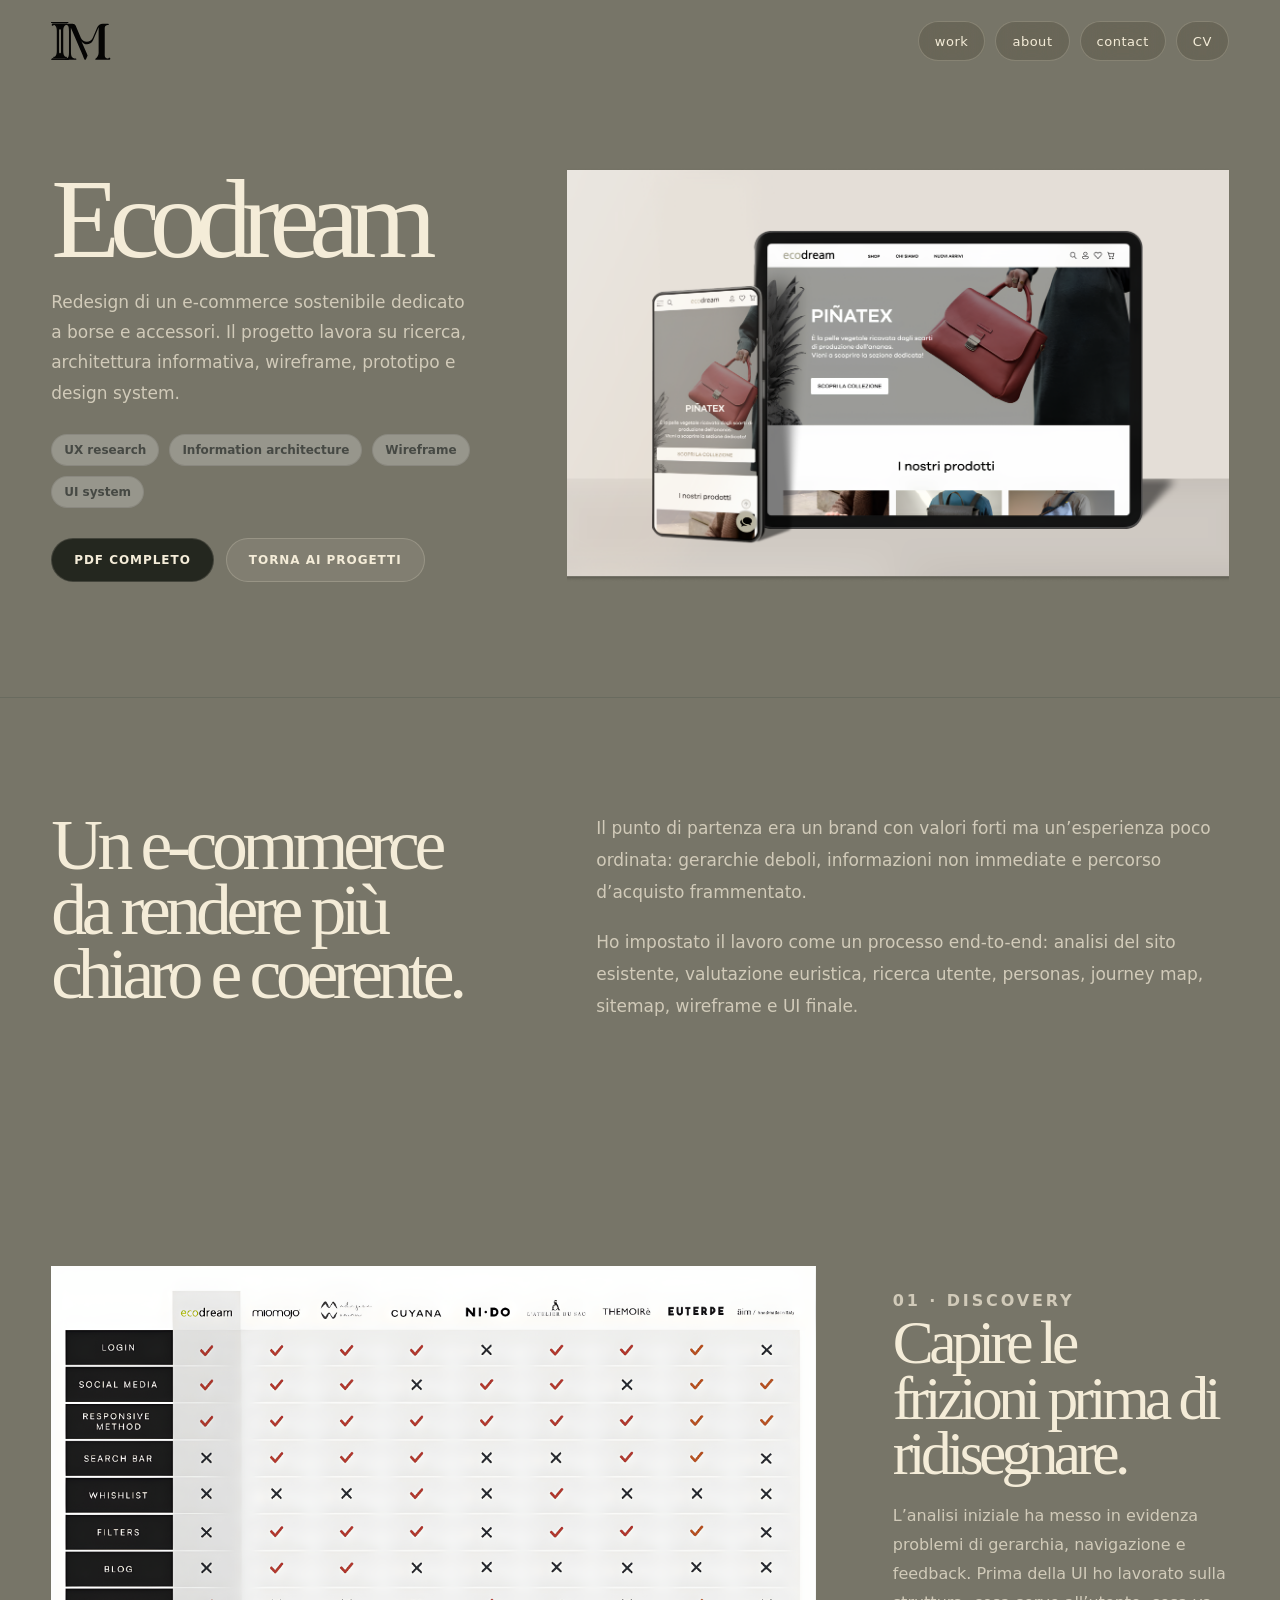
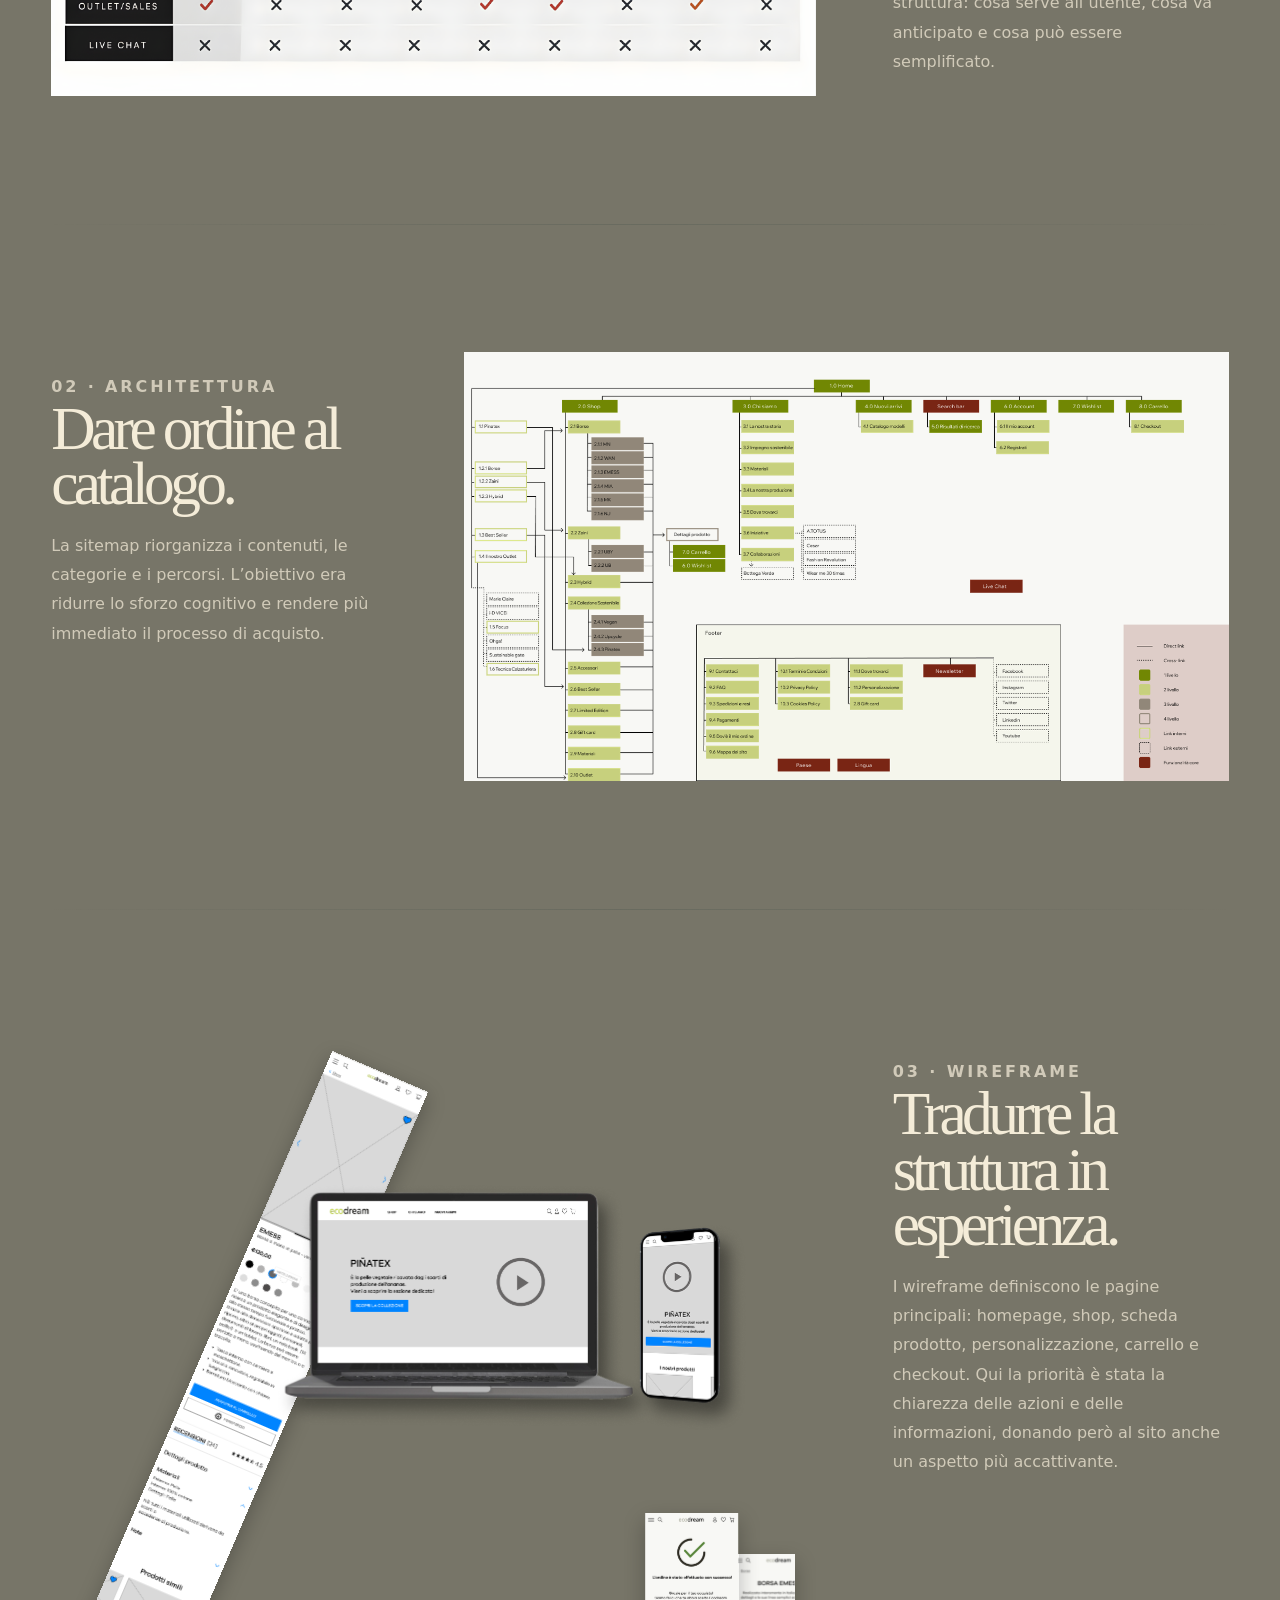
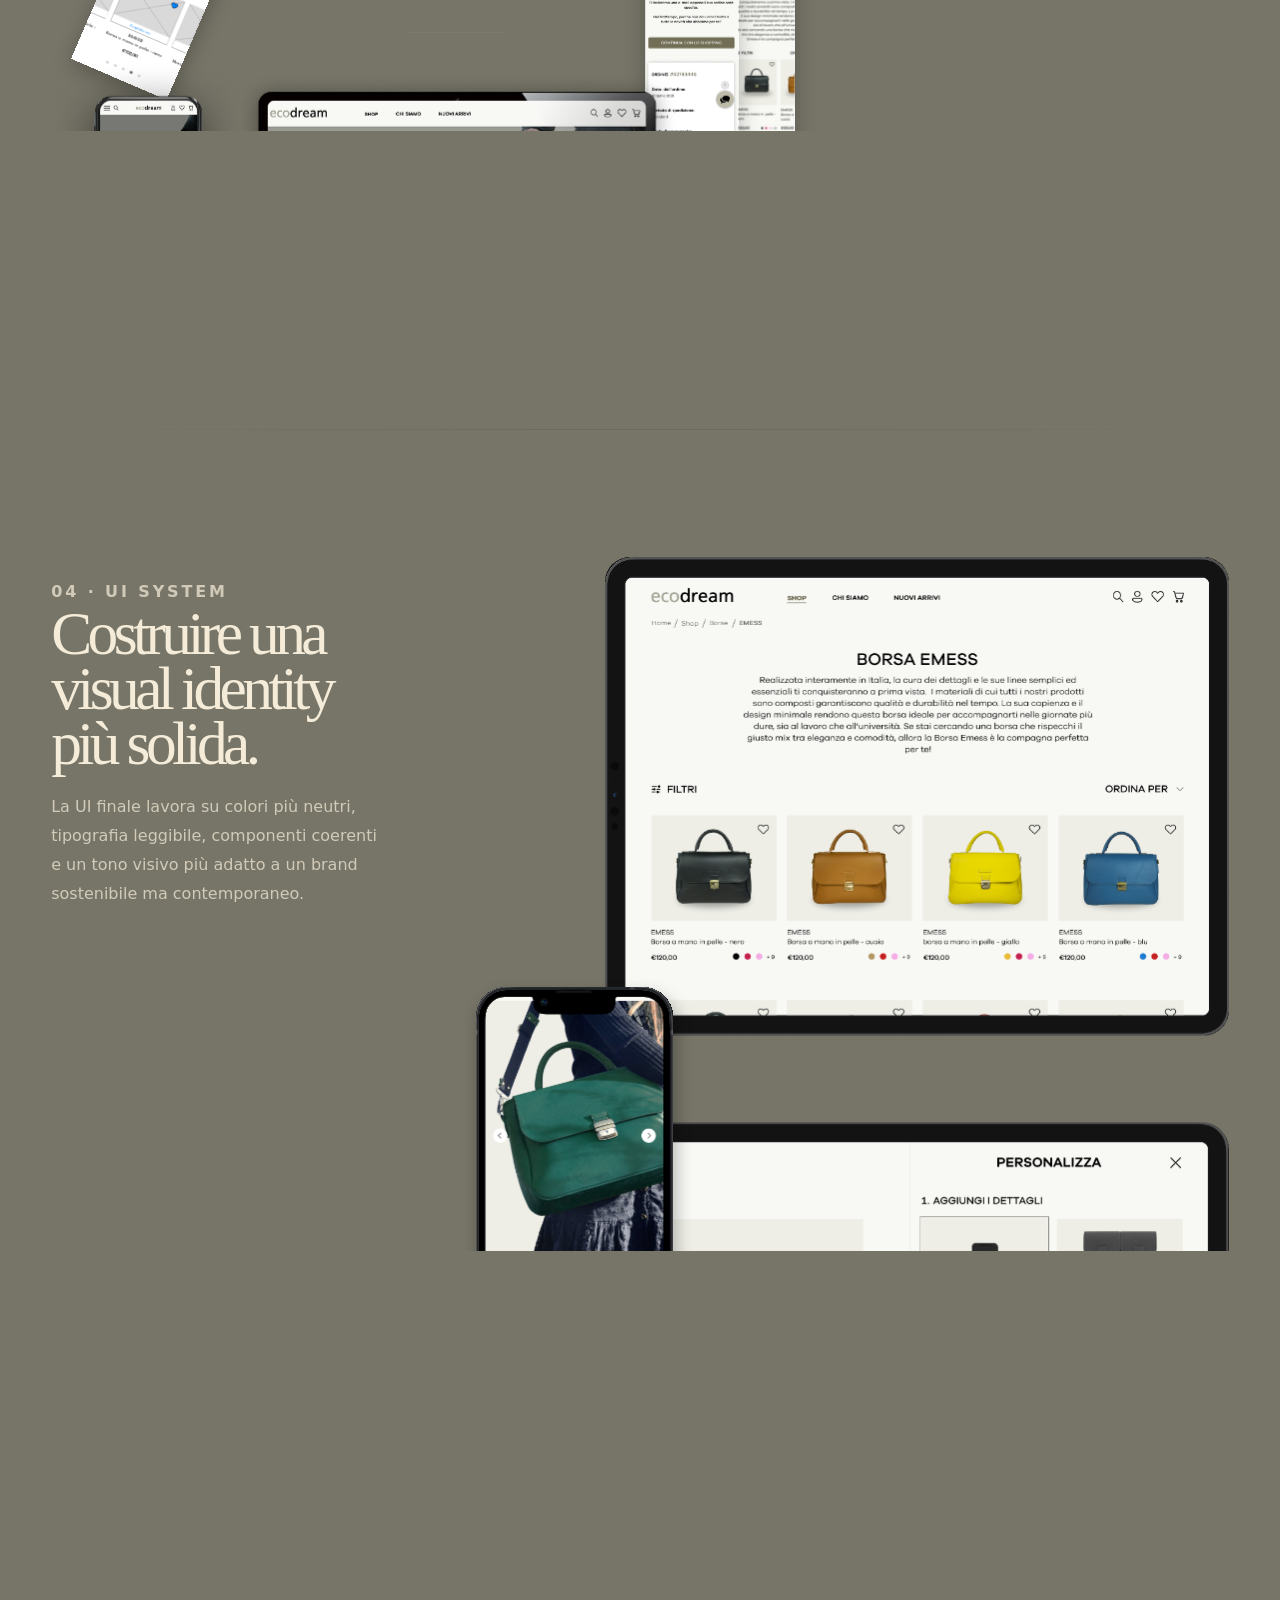
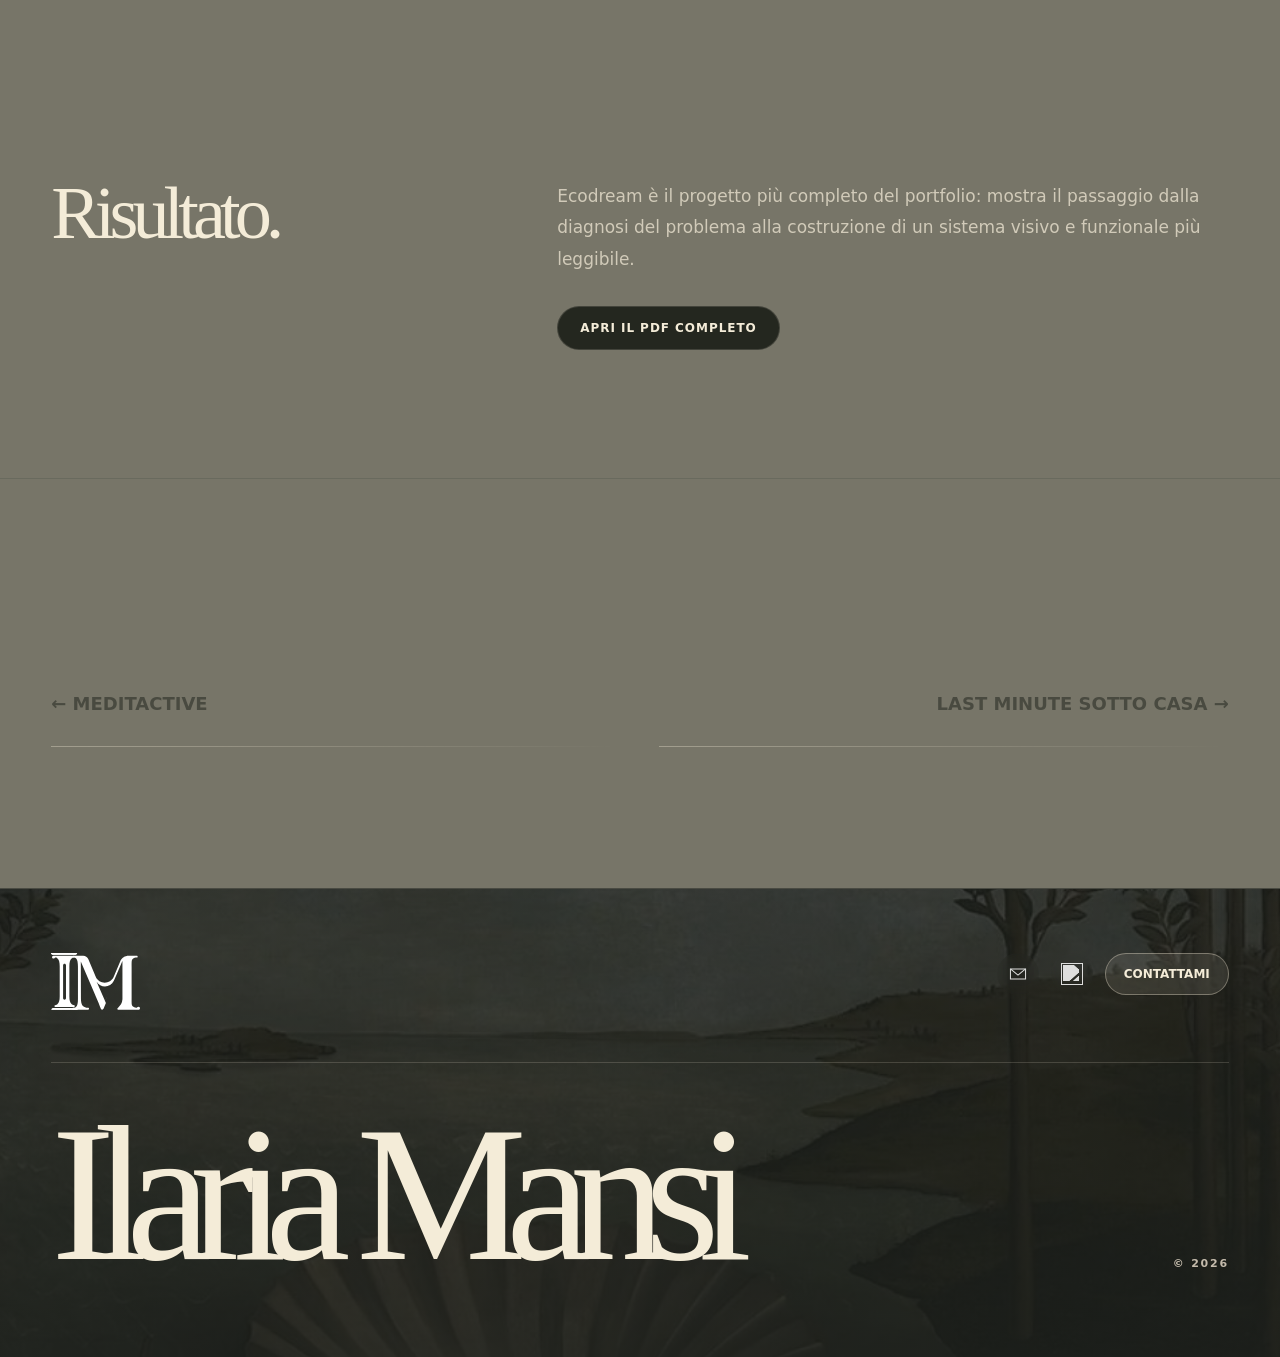
==== commit a6fa63fb: "upload portfolio" ====
--- a/project/ecodream/index.html
+++ b/project/ecodream/index.html
@@ -48,7 +48,7 @@
     </section>
     <section class="caseIntro">
       <div class="caseIntro__grid">
-        <h2 data-parallax-text>Un e-commerce da rendere più chiaro, affidabile e coerente.</h2>
+        <h2 data-parallax-text>Un e-commerce da rendere più chiaro e coerente.</h2>
         <div data-parallax-text>
           <p>Il punto di partenza era un brand con valori forti ma un’esperienza poco ordinata: gerarchie deboli,
             informazioni non immediate e percorso d’acquisto frammentato.</p>
@@ -78,8 +78,8 @@
           <div class="caseStep__text" data-parallax-text>
             <p class="caseStep__label">02 · Architettura</p>
             <h2>Dare ordine al catalogo.</h2>
-            <p>La sitemap riorganizza contenuti, categorie e percorsi. L’obiettivo era ridurre lo sforzo cognitivo e
-              rendere più immediata la relazione tra prodotti, materiali e valori del brand.</p>
+            <p>La sitemap riorganizza i contenuti, le categorie e i percorsi. L’obiettivo era ridurre lo sforzo cognitivo e
+              rendere più immediato il processo di acquisto.</p>
           </div>
         </div>
       </section>
@@ -92,7 +92,7 @@
             <p class="caseStep__label">03 · Wireframe</p>
             <h2>Tradurre la struttura in esperienza.</h2>
             <p>I wireframe definiscono le pagine principali: homepage, shop, scheda prodotto, personalizzazione,
-              carrello e checkout. Qui la priorità è stata la chiarezza delle azioni.</p>
+              carrello e checkout. Qui la priorità è stata la chiarezza delle azioni e delle informazioni, donando però al sito anche un aspetto più accattivante.</p>
           </div>
         </div>
       </section>
--- a/css/style.css
+++ b/css/style.css
@@ -607,10 +607,10 @@
     --nav-fg:#fbf3e4;
 }
 .nav__logo .logo{
-    filter:brightness(0);
+    filter:none;
 }
 .nav.is-over-hero .nav__logo .logo{
-    filter:brightness(0) invert(1);
+    filter:none,  invert(1);
 }
 .nav__links a{
     color:var(--nav-fg);
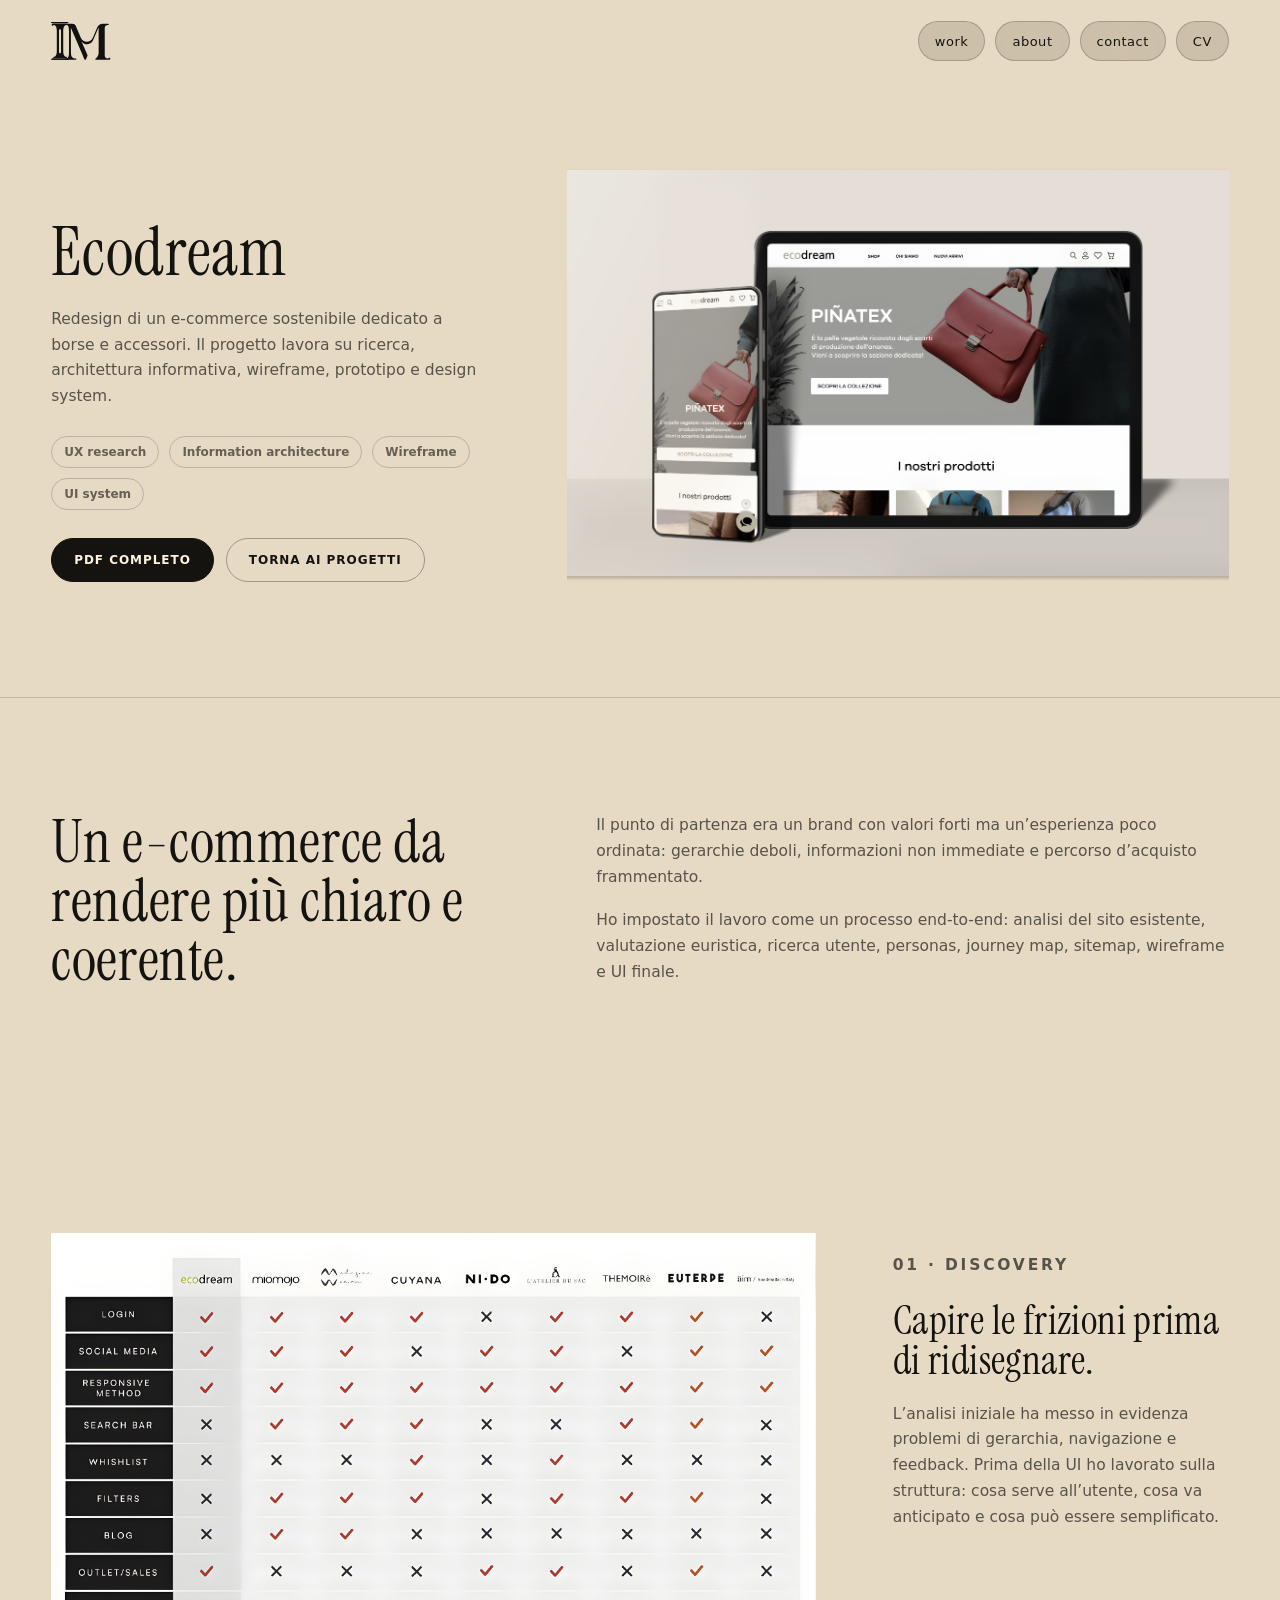
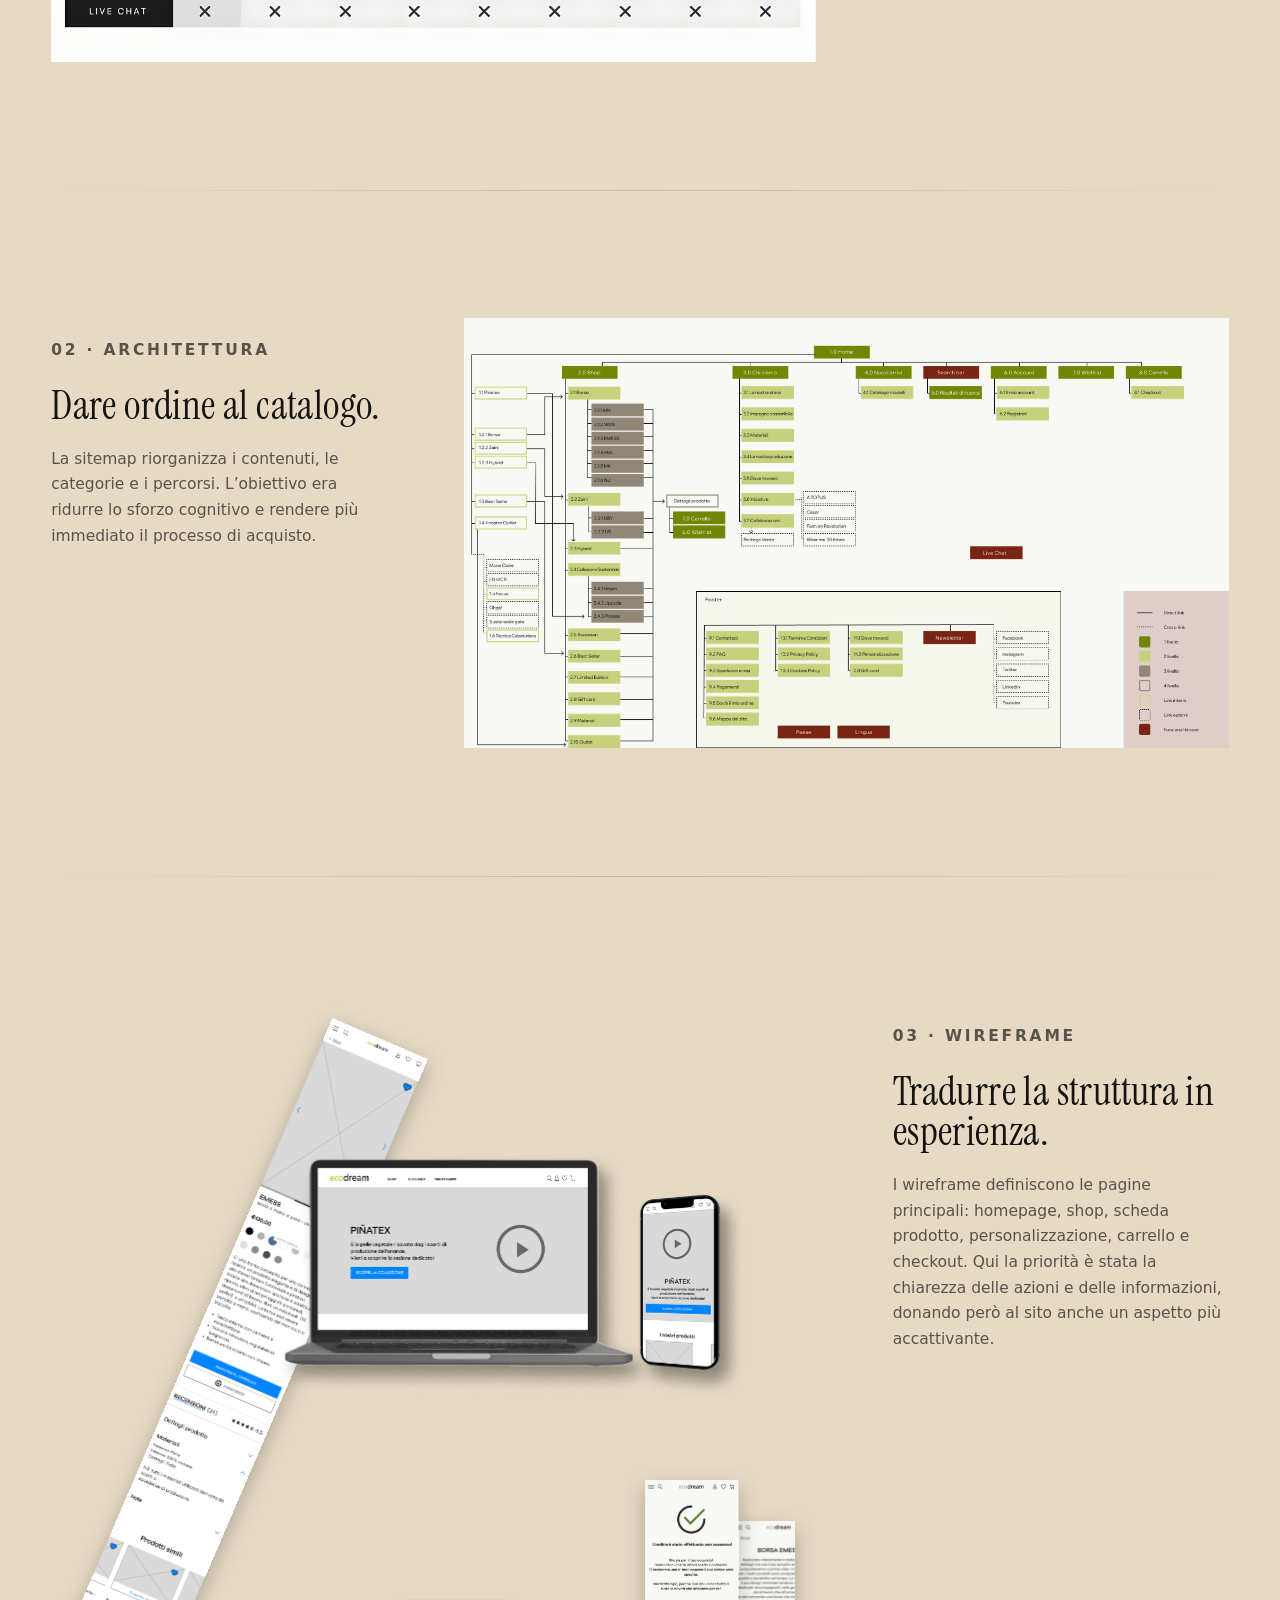
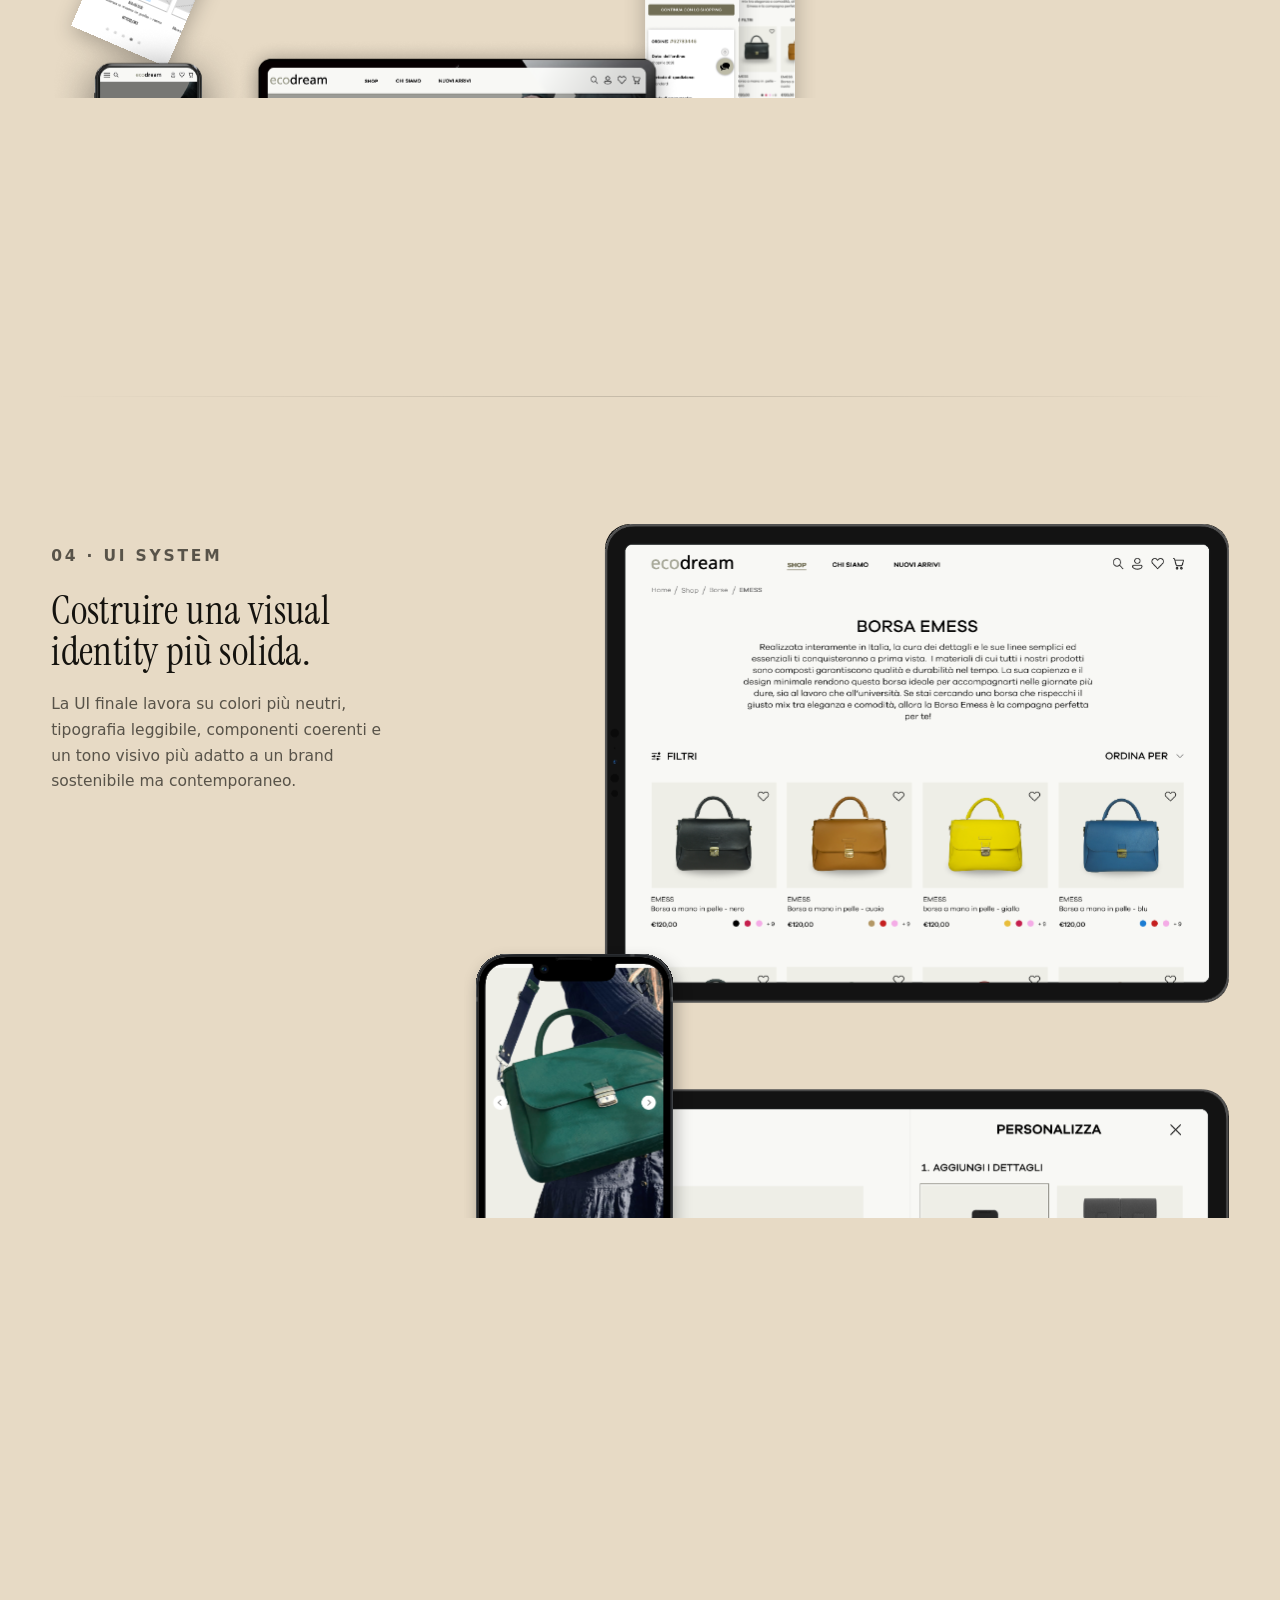
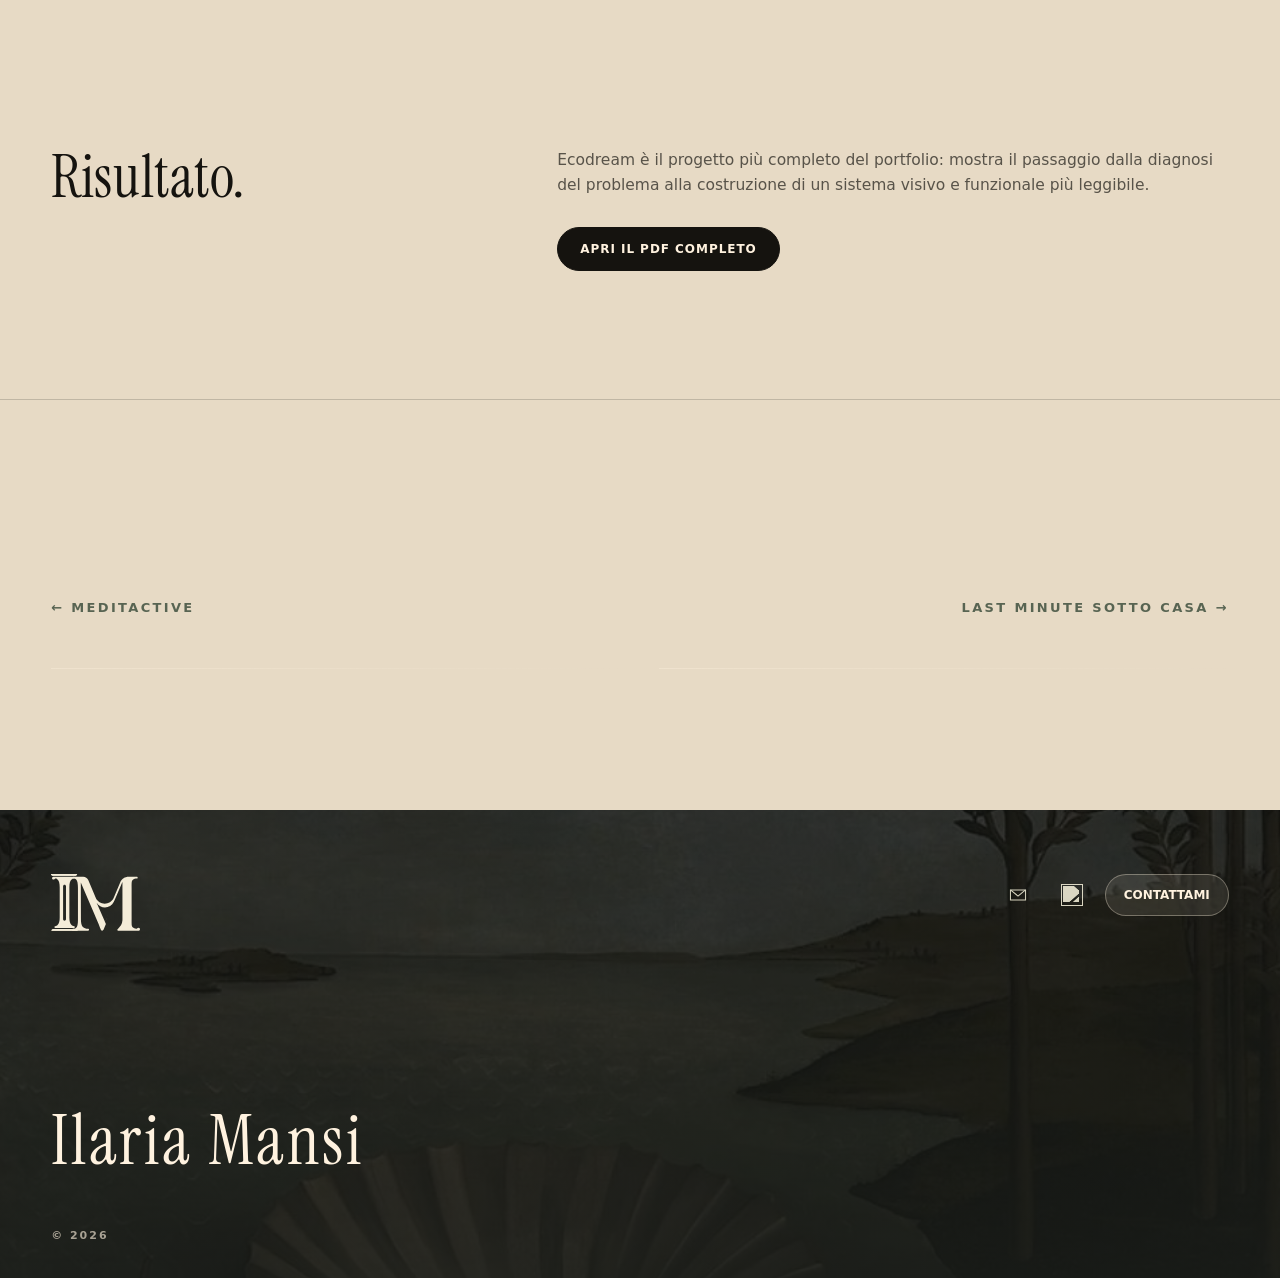
==== commit 22ce5eb5: "upload portfolio" ====
--- a/project/ecodream/index.html
+++ b/project/ecodream/index.html
@@ -11,6 +11,7 @@
   <link rel="icon" href="../../assets/img/favicon/favicon.png" sizes="any">
   <link rel="stylesheet" href="../../css/style.css">
   <link rel="stylesheet" href="../../css/project.css">
+   <link rel="stylesheet" href="../../css/editorial-site.css">
   <title>Ilaria Mansi – Ecodream</title>
 </head>
 
--- a/css/style.css
+++ b/css/style.css
@@ -1,1779 +1,1678 @@
+@import url("https://fonts.googleapis.com/css2?family=Instrument+Serif:ital@0;1&display=swap");
+@import url("https://fonts.googleapis.com/css2?family=Cormorant+SC:wght@500;600;700&display=swap");
+
+/* === GLOBAL SYSTEM — cleaned, values preserved === */
 * {
-    box-sizing: border-box
+  box-sizing: border-box
 }
 
 html,
 body {
-    margin: 0;
-    min-height: 100%
+  margin: 0;
+  min-height: 100%
 }
 
 html {
-    scroll-behavior: smooth;
-    background: #f3efe5
+  scroll-behavior: smooth;
+  background: #747367
 }
 
 :root {
-    --max: 1520px;
-    --pad-x: clamp(22px, 4vw, 76px);
-    --nav-h: 82px;
-    --ink: #fff4df;
-    --muted: rgba(17, 19, 18, .64);
-    --paper: #8F8D79;
-    --paper-2: #ded1b8;
-    --cream: #fff4df;
-    --dark: #111312;
-    --sea: #6b8496;
-    --olive: #68755e;
-    --line: rgba(21, 26, 24, .15);
-    --font-serif: "Fraunces", ui-serif, serif;
-    --font-sans: "Montserrat", system-ui, sans-serif;
-    --ease: cubic-bezier(.22, 1, .36, 1)
+  --max: 1520px;
+  --pad-x: clamp(22px, 4vw, 76px);
+  --nav-h: 82px;
+
+  --paper:#807E70;
+  --paper-2:#777568;
+  --paper-soft: #747367;
+  --cream:#FFF2DF;
+  --ink: #FFF2DF;
+  --muted:rgba(255,242,223,.78);
+  --muted-soft: rgba(255, 242, 223, .86);
+  --dark: #2E3129;
+  --line:rgba(255,242,223,.20);
+
+  --font-serif: "Fraunces", ui-serif, serif;
+  --font-sans: "Montserrat", system-ui, sans-serif;
+  --font-kicker: "Cormorant SC", ui-serif, serif;
+  --kicker:#E7D0AD;
+  --ease: cubic-bezier(.22, 1, .36, 1);
+
+  --fs-display: clamp(52px, 6.2vw, 104px);
+  --fs-title: clamp(40px, 4.6vw, 76px);
+  --fs-subtitle: clamp(30px, 3.1vw, 52px);
+
+  --ls-display: -.006em;
+  --ls-title: 0em;
+  --ls-subtitle: .004em;
 }
 
 body {
-    overflow-x: hidden;
-    font-family: var(--font-sans);
-    color: var(--ink);
-    background: var(--paper);
-    -webkit-font-smoothing: antialiased;
-    text-rendering: optimizeLegibility
+  overflow-x: hidden;
+  font-family: var(--font-sans);
+  color: var(--cream);
+  background: var(--paper);
+  -webkit-font-smoothing: antialiased;
+  text-rendering: optimizeLegibility;
 }
 
 img {
-    max-width: 100%;
-    display: block
+  max-width: 100%;
+  display: block
 }
 
 a {
-    color: inherit;
-    text-decoration: none
+  color: inherit;
+  text-decoration: none
 }
 
 button,
 input,
 textarea {
-    font: inherit
+  font: inherit
+}
+
+::selection {
+  background: rgba(255, 242, 223, .22);
+  color: var(--cream)
 }
 
 .container {
-    width: min(var(--max), 100%);
-    margin: 0 auto;
-    padding: 0 var(--pad-x)
-}
-
-.eyebrow {
-    margin: 0 0 14px;
-    font-size: 11px;
-    font-weight: 800;
-    letter-spacing: .18em;
-    text-transform: uppercase;
-    color: rgba(21, 26, 24, .48)
-}
-
-.eyebrow--light {
-    color: rgba(251, 245, 233, .68)
-}
-
+  width: min(var(--max), 100%);
+  margin: 0 auto;
+  padding: 0 var(--pad-x)
+}
+
+/* Kicker unico — contrasto scuro, stile catalogo */
+.eyebrow,
+.pageKicker,
+.projectHero__kicker,
+.caseStep__label,
+.homeProject__number,
+.homeRoles__grid small,
+.cvSkillList small,
+.contactLineForm span,
+.projectPager__eyebrow {
+  margin: 0 0 16px;
+  font-family: var(--font-kicker);
+  font-style: normal;
+  font-size: clamp(15px, 1.05vw, 18px);
+  font-weight: 700;
+  line-height: 1;
+  letter-spacing: .16em;
+  text-transform: none;
+  color: var(--kicker);
+  opacity: 1;
+}
+
+
+
+/* === BUTTON SYSTEM — single source of truth === */
+:root{
+  --btn-primary-bg:#15130f;
+  --btn-primary-fg:#fff2df;
+  --btn-primary-hover:#586452;
+  --btn-secondary-fg:#15130f;
+  --btn-secondary-border:rgba(21,19,15,.34);
+  --btn-secondary-hover-bg:rgba(88,100,82,.12);
+  --btn-secondary-hover-border:#586452;
+  --btn-secondary-hover-fg:#586452;
+}
+
+.button,
+.homeButton,
+.btn{
+  min-height:44px;
+  display:inline-flex;
+  align-items:center;
+  justify-content:center;
+  padding:0 22px;
+  border-radius:999px;
+  font-size:12px;
+  font-weight:800;
+  letter-spacing:.08em;
+  text-transform:uppercase;
+  text-decoration:none;
+  cursor:pointer;
+  transition:transform .22s var(--ease), background .22s var(--ease), border-color .22s var(--ease), color .22s var(--ease), box-shadow .22s var(--ease);
+}
+
+.button--dark,
+.button--light,
+.btn--primary,
+.homeButton--dark,
+.homeButton--light{
+  background:var(--btn-primary-bg) !important;
+  border:1px solid var(--btn-primary-bg) !important;
+  color:var(--btn-primary-fg) !important;
+}
+
+.button--dark:hover,
+.button--light:hover,
+.btn--primary:hover,
+.homeButton--dark:hover,
+.homeButton--light:hover{
+  background:var(--btn-primary-hover) !important;
+  border-color:var(--btn-primary-hover) !important;
+  color:var(--btn-primary-fg) !important;
+  transform:translateY(-2px);
+}
+
+.button--ghost,
+.btn--secondary,
+.homeButton--ghost{
+  background:transparent !important;
+  border:1px solid var(--btn-secondary-border) !important;
+  color:var(--btn-secondary-fg) !important;
+}
+
+.button--ghost:hover,
+.btn--secondary:hover,
+.homeButton--ghost:hover{
+  background:var(--btn-secondary-hover-bg) !important;
+  border-color:var(--btn-secondary-hover-border) !important;
+  color:var(--btn-secondary-hover-fg) !important;
+  box-shadow:0 10px 30px rgba(21,19,15,.08);
+  backdrop-filter:blur(10px);
+  -webkit-backdrop-filter:blur(10px);
+  transform:translateY(-2px);
+}
+
+.actionRow,
+.buttonRow,
+.homeActions,
+.projectActions{
+  display:flex;
+  flex-wrap:wrap;
+  gap:12px;
+  margin-top:28px;
+}
+
+/* === NAV === */
 .nav {
-    position: fixed;
-    inset: 0 0 auto 0;
-    height: var(--nav-h);
-    z-index: 7000;
-    pointer-events: none
+  position: fixed;
+  inset: 0 0 auto 0;
+  height: var(--nav-h);
+  z-index: 7000;
+  pointer-events: none;
+  --nav-fg: var(--cream);
+  transition: color .28s var(--ease)
 }
 
 .nav__inner {
-    width: min(var(--max), 100%);
-    height: 100%;
-    margin: 0 auto;
-    padding: 0 var(--pad-x);
-    display: flex;
-    align-items: center;
-    justify-content: space-between
+  width: min(var(--max), 100%);
+  height: 100%;
+  margin: 0 auto;
+  padding: 0 var(--pad-x);
+  display: flex;
+  align-items: center;
+  justify-content: space-between
 }
 
 .nav__logo,
 .nav__links,
 .nav__burger {
-    pointer-events: auto
+  pointer-events: auto
 }
 
 .nav__logo {
-    display: inline-flex;
-    align-items: center;
-    width: clamp(58px, 6vw, 83px);
-    height: 44px;
-    z-index: 7002
+  display: inline-flex;
+  align-items: center;
+  width: clamp(58px, 6vw, 83px);
+  height: 44px;
+  z-index: 7002
 }
 
 .nav__logo .logo {
-    height: 38px;
-    width: 100%;
-    object-fit: contain;
-    object-position: left center;
-    filter: brightness(0);
-    opacity: .96;
-    transition: opacity .25s var(--ease), transform .25s var(--ease)
-}
-
-.nav__logo:hover .logo {
-    opacity: 1;
-    transform: translateY(-1px)
+  height: 38px;
+  width: 100%;
+  object-fit: contain;
+  object-position: left center;
+  filter: none;
+  opacity: .96
 }
 
 .nav__links {
-    display: flex;
-    align-items: center;
-    gap: 10px
+  display: flex;
+  align-items: center;
+  gap: 10px
 }
 
 .nav__links a {
-    min-height: 40px;
-    display: inline-flex;
-    align-items: center;
-    padding: 0 16px;
-    border-radius: 999px;
-    backdrop-filter: blur(16px) saturate(130%);
-    -webkit-backdrop-filter: blur(16px) saturate(130%);
-    box-shadow: 0 12px 34px rgba(21, 26, 24, .045);
-    font-size: 13px;
-    font-weight: 500;
-    letter-spacing: .04em;
-    transition: transform .22s var(--ease), background .22s var(--ease), border-color .22s var(--ease)
+  min-height: 40px;
+  display: inline-flex;
+  align-items: center;
+  padding: 0 16px;
+  border: 1px solid rgba(255, 242, 223, .20);
+  border-radius: 999px;
+  background: rgba(31, 35, 30, .18);
+  color: var(--nav-fg);
+  backdrop-filter: blur(16px) saturate(130%);
+  -webkit-backdrop-filter: blur(16px) saturate(130%);
+  font-size: 13px;
+  font-weight: 500;
+  letter-spacing: .04em;
+  transition: transform .22s var(--ease), background .22s var(--ease), border-color .22s var(--ease)
 }
 
 .nav__links a:hover {
-    background: rgb(251, 245, 233);
-    border-color: rgba(143, 75, 57, .26);
-    transform: translateY(-1px)
+  background: rgba(255, 242, 223, .12);
+  border-color: rgba(255, 242, 223, .34);
+  transform: translateY(-1px)
 }
 
 .navToggle {
-    position: absolute;
-    width: 1px;
-    height: 1px;
-    margin: -1px;
-    overflow: hidden;
-    clip: rect(0, 0, 0, 0);
-    border: 0
+  position: absolute;
+  width: 1px;
+  height: 1px;
+  margin: -1px;
+  overflow: hidden;
+  clip: rect(0, 0, 0, 0);
+  border: 0
 }
 
 .nav__burger {
-    display: none;
-    width: 44px;
-    height: 44px;
-    border: 1px solid rgba(251, 245, 233, .55);
-    border-radius: 999px;
-    background: rgba(251, 245, 233, .55);
-    backdrop-filter: blur(16px) saturate(130%);
-    -webkit-backdrop-filter: blur(16px) saturate(130%);
-    cursor: pointer
+  display: none;
+  width: 44px;
+  height: 44px;
+  border: 1px solid rgba(255, 242, 223, .24);
+  border-radius: 999px;
+  background: rgba(31, 35, 30, .18);
+  backdrop-filter: blur(16px) saturate(130%);
+  -webkit-backdrop-filter: blur(16px) saturate(130%);
+  cursor: pointer
 }
 
 .nav__burgerIcon {
-    width: 22px;
-    height: 2px;
-    background: var(--muted);
-    position: relative;
-    display: block
+  width: 22px;
+  height: 2px;
+  background: var(--cream);
+  position: relative;
+  display: block
 }
 
 .nav__burgerIcon:before,
 .nav__burgerIcon:after {
-    content: "";
-    position: absolute;
-    left: 0;
-    width: 22px;
-    height: 2px;
-    background: var(--ink);
-    transition: transform .22s var(--ease), top .22s var(--ease)
+  content: "";
+  position: absolute;
+  left: 0;
+  width: 22px;
+  height: 2px;
+  background: var(--cream);
+  transition: transform .22s var(--ease), top .22s var(--ease)
 }
 
 .nav__burgerIcon:before {
-    top: -6px
+  top: -6px
 }
 
 .nav__burgerIcon:after {
-    top: 6px
+  top: 6px
 }
 
 .navOverlay {
-    position: fixed;
-    inset: 0;
-    z-index: 6999;
-    opacity: 0;
-    visibility: hidden;
-    pointer-events: none;
-    background: rgba(243, 239, 229, .72);
-    backdrop-filter: blur(28px) saturate(150%);
-    -webkit-backdrop-filter: blur(28px) saturate(150%);
-    transition: opacity .25s var(--ease), visibility .25s var(--ease)
+  position: fixed;
+  inset: 0;
+  z-index: 6999;
+  opacity: 0;
+  visibility: hidden;
+  pointer-events: none;
+  background: rgba(55, 61, 53, 0.333);
+  backdrop-filter: blur(28px) saturate(150%);
+  -webkit-backdrop-filter: blur(28px) saturate(150%);
+  transition: opacity .25s var(--ease), visibility .25s var(--ease)
 }
 
 .navOverlay__panel {
-    min-height: 100vh;
+  min-height: 100vh;
+  display: grid;
+  place-content: center;
+  gap: 28px;
+  text-align: center
+}
+
+.navOverlay__panel a {
+  color: var(--cream);
+  font-size: 18px;
+  font-weight: 800;
+  letter-spacing: .16em;
+  text-transform: uppercase
+}
+
+@media(max-width:900px) {
+  .nav__links {
+    display: none
+  }
+
+  .nav__burger {
     display: grid;
-    place-content: center;
-    gap: 28px;
-    text-align: center
-}
-
-.navOverlay__panel a {
-    font-size: 18px;
-    font-weight: 800;
-    letter-spacing: .16em;
-    text-transform: uppercase
-}
-
-@media(max-width:900px) {
-    .nav__links {
-        display: none
-    }
-
-    .nav__burger {
-        display: grid;
-        place-items: center
-    }
-
-    .nav__logo {
-        width: 76px
-    }
-
-    body:has(#navToggle:checked) .navOverlay {
-        opacity: 1;
-        visibility: visible;
-        pointer-events: auto
-    }
-
-    body:has(#navToggle:checked) .nav__burgerIcon {
-        background: transparent
-    }
-
-    body:has(#navToggle:checked) .nav__burgerIcon:before {
-        top: 0;
-        transform: rotate(45deg)
-    }
-
-    body:has(#navToggle:checked) .nav__burgerIcon:after {
-        top: 0;
-        transform: rotate(-45deg)
-    }
-}
-
-.button,
-.homeButton,
-.btn {
-    min-height: 44px;
-    display: inline-flex;
-    align-items: center;
-    justify-content: center;
-    padding: 0 22px;
-    border-radius: 999px;
-    font-size: 12px;
-    font-weight: 800;
-    letter-spacing: .08em;
-    text-transform: uppercase;
-    transition: transform .22s var(--ease), background .22s var(--ease), border-color .22s var(--ease)
-}
-
-.button:hover,
-.homeButton:hover,
-.btn:hover {
-    transform: translateY(-2px)
-}
-
-.button--dark,
-.homeButton--dark,
-.btn--primary {
-    background: var(--dark);
-    color: var(--cream) !important
-}
-
-.button--ghost,
-.homeButton--ghost,
-.btn--secondary {
-    border: 1px solid var(--line);
-    background: rgba(255, 255, 255, .28);
-    color: var(--ink) !important
-}
-
-.button--light,
-.homeButton--light {
-    background: var(--cream);
-    color: var(--ink) !important
-}
-
-.actionRow,
-.buttonRow {
-    display: flex;
-    flex-wrap: wrap;
-    gap: 12px;
-    margin-top: 28px
-}
-
-.pageHero {
-    width: min(var(--max), 100%);
-    margin: 0 auto;
-    padding: calc(var(--nav-h) + 90px) var(--pad-x) clamp(82px, 10vw, 150px)
-}
-
-.pageHero__grid {
-    display: grid;
-    grid-template-columns: minmax(0, 1.05fr) minmax(300px, .62fr);
-    gap: clamp(34px, 7vw, 112px);
-    align-items: end
-}
-
-.pageKicker {
-    margin: 0 0 24px;
-    font-family: var(--font-serif);
-    font-weight: 400;
-    font-size: clamp(80px, 12vw, 180px);
-    line-height: .78;
-    letter-spacing: -.09em
-}
-
-.pageHero h1 {
-    margin: 0;
-    max-width: 1040px;
-    font-family: var(--font-serif);
-    font-weight: 400;
-    font-size: clamp(50px, 7.4vw, 132px);
-    line-height: .84;
-    letter-spacing: -.085em
-}
-
-.pageHero p {
-    margin: 0;
-    font-size: 16px;
-    line-height: 1.8;
-    color: var(--muted)
-}
-
-.contentSection {
-    width: min(var(--max), 100%);
-    margin: 0 auto;
-    padding: clamp(78px, 9vw, 140px) var(--pad-x)
-}
-
-.contentSection--tone {
-    width: 100%;
-    max-width: none;
-    background: var(--paper-2)
-}
-
-.contentSection--tone>* {
-    width: min(var(--max), 100%);
-    margin: 0 auto
-}
-
-.contentGrid {
-    display: grid;
-    grid-template-columns: minmax(240px, .56fr) minmax(0, 1fr);
-    gap: clamp(34px, 7vw, 112px)
-}
-
-.contentGrid h2 {
-    margin: 0;
-    font-family: var(--font-serif);
-    font-weight: 400;
-    font-size: clamp(42px, 5.4vw, 92px);
-    line-height: .9;
-    letter-spacing: -.075em
-}
-
-.contentGrid p,
-.contentGrid li {
-    font-size: 16px;
-    line-height: 1.85;
-    color: var(--muted)
-}
-
-.panel {
-    padding: clamp(24px, 3vw, 38px);
-    border-radius: 24px;
-    background: rgba(255, 255, 255, .32);
-    box-shadow: 0 20px 64px rgba(21, 26, 24, .045)
-}
-
-.cardGrid {
-    display: grid;
-    grid-template-columns: repeat(3, minmax(0, 1fr));
-    gap: 18px
-}
-
-.infoCard {
-    padding: 28px;
-    border-radius: 24px;
-    background: rgba(255, 255, 255, .32);
-    box-shadow: 0 18px 58px rgba(21, 26, 24, .04)
-}
-
-.infoCard small {
-    display: block;
-    margin-bottom: 14px;
-    font-size: 11px;
-    font-weight: 800;
-    letter-spacing: .16em;
-    text-transform: uppercase;
-    color: rgba(21, 26, 24, .45)
-}
-
-.infoCard h3 {
-    margin: 0;
-    font-family: var(--font-serif);
-    font-weight: 400;
-    font-size: clamp(28px, 2.8vw, 44px);
-    line-height: 1;
-    letter-spacing: -.055em
-}
-
-.infoCard p {
-    margin: 16px 0 0;
-    font-size: 15px;
-    line-height: 1.72;
-    color: var(--muted)
-}
-
-.revealBlock,
-[data-parallax-text] {
-    opacity: 0;
-    transform: translateY(34px);
-    transition: opacity .78s var(--ease), transform .78s var(--ease)
-}
-
-.revealBlock.is-visible,
-[data-parallax-text].is-visible {
+    place-items: center
+  }
+
+  .nav__logo {
+    width: 76px
+  }
+
+  body:has(#navToggle:checked) .navOverlay {
     opacity: 1;
-    transform: translateY(0)
-}
-
-.siteFooter {
-    position: relative;
-    overflow: hidden;
-    color: var(--cream);
-    background: linear-gradient(135deg, #30362c 0%, #46513f 48%, #6f786f 100%);
-    border-top: 0
-}
-
-.siteFooter__inner {
-    width: min(var(--max), 100%);
-    margin: 0 auto;
-    padding: clamp(52px, 6vw, 92px) var(--pad-x) clamp(24px, 3vw, 36px);
-    display: grid;
-    grid-template-columns: minmax(180px, .55fr) minmax(240px, .9fr);
-    grid-template-areas: "meta contact" "brand contact" "copy contact";
-    gap: clamp(22px, 4vw, 54px);
-    align-items: end
-}
-
-.siteFooter__visual,
-.siteFooter:after,
-.siteFooter__cta,
-.siteFooter__actions,
-.siteFooter__social {
-    display: none
-}
-
-.siteFooter__meta {
-    grid-area: meta;
-    display: flex;
-    flex-wrap: wrap;
-    gap: 10px 22px
-}
-
-.siteFooter__meta p,
-.siteFooter__copy {
-    margin: 0;
-    font-size: 11px;
-    font-weight: 800;
-    letter-spacing: .16em;
-    text-transform: uppercase;
-    color: rgba(251, 245, 233, .7)
-}
-
-.siteFooter__contact {
-    grid-area: contact;
-    justify-self: end;
-    display: flex;
-    gap: 16px;
-    align-items: center
-}
-
-.siteFooter__textLink {
-    min-height: 42px;
-    display: inline-flex;
-    align-items: center;
-    padding: 0 16px;
-    border: 1px solid rgba(251, 245, 233, .34);
-    border-radius: 999px;
-    font-size: 12px;
-    font-weight: 800;
-    letter-spacing: .1em;
-    text-transform: uppercase;
-    color: rgba(251, 245, 233, .78);
-    transition: background .22s var(--ease), color .22s var(--ease), transform .22s var(--ease)
-}
-
-.siteFooter__textLink:hover {
-    background: rgba(251, 245, 233, .12);
-    color: var(--cream);
-    transform: translateY(-2px)
-}
-
-.siteFooter__iconLink {
-    width: 42px;
-    height: 42px;
-    display: grid;
-    place-items: center;
-    border: 1px solid rgba(251, 245, 233, .34);
-    border-radius: 999px;
-    color: var(--cream);
-    transition: background .22s var(--ease), transform .22s var(--ease), border-color .22s var(--ease)
-}
-
-.siteFooter__iconLink:hover {
-    background: rgba(251, 245, 233, .12);
-    border-color: rgba(251, 245, 233, .58);
-    transform: translateY(-2px)
-}
-
-.siteFooter__iconLink img {
-    width: 21px;
-    height: 21px;
-    object-fit: contain;
-    filter: brightness(0) invert(1);
-    opacity: .92
-}
-
-.siteFooter__brand {
-    grid-area: brand;
-    margin: 0;
-    font-family: var(--font-serif);
-    font-weight: 400;
-    font-size: clamp(68px, 13.5vw, 224px);
-    line-height: .78;
-    letter-spacing: -.105em;
-    color: rgba(251, 245, 233, .96)
-}
-
-.siteFooter__copy {
-    grid-area: copy
-}
-
-.accentLine {
-    display: block;
-    width: 72px;
-    height: 1px;
-    background: var(--accent);
-    opacity: .65
-}
-
-@media(max-width:900px) {
-
-    .pageHero__grid,
-    .contentGrid,
-    .cardGrid,
-    .siteFooter__inner {
-        grid-template-columns: 1fr
-    }
-
-    .siteFooter__inner {
-        grid-template-areas: "meta" "contact" "brand" "copy";
-        align-items: start
-    }
-
-    .siteFooter__contact {
-        justify-self: start;
-        text-align: left;
-        grid-template-columns: 1fr 1fr
-    }
-
-    .siteFooter__brand {
-        font-size: clamp(62px, 20vw, 132px)
-    }
-}
-
-/* === v9 art direction refinement: palette, nav, footer, visual coherence === */
-body{
-    background:var(--paper);
-}
-.nav{
-    --nav-fg:var(--ink);
-    transition:color .28s var(--ease);
-}
-.nav.is-over-hero{
-    --nav-fg:#fbf3e4;
-}
-.nav__logo .logo{
-    filter:none;
-}
-.nav.is-over-hero .nav__logo .logo{
-    filter:none,  invert(1);
-}
-.nav__links a{
-    color:var(--nav-fg);
-    background:rgba(242,234,219,.18);
-    border:1px solid rgba(17,19,18,.10);
-    box-shadow:none;
-}
-.nav.is-over-hero .nav__links a{
-    background:rgba(17,19,18,.10);
-    border-color:rgba(251,243,228,.22);
-    color:#fbf3e4;
-}
-.nav__links a:hover{
-    background:rgba(220,200,167,.25);
-    border-color:rgba(155,84,75,.28);
-}
-.nav.is-over-hero .nav__links a:hover{
-    background:rgba(251,243,228,.14);
-    border-color:rgba(251,243,228,.40);
-}
-.nav__burger{
-    border-color:rgba(17,19,18,.14);
-    background:rgba(242,234,219,.20);
-}
-.nav.is-over-hero .nav__burger{
-    border-color:rgba(251,243,228,.32);
-    background:rgba(17,19,18,.10);
-}
-.nav.is-over-hero .nav__burgerIcon,
-.nav.is-over-hero .nav__burgerIcon:before,
-.nav.is-over-hero .nav__burgerIcon:after{
-    background:#fbf3e4;
-}
-.panel,.infoCard,.homeRoles__grid article{
-    border-radius:0;
-    background:transparent;
-    box-shadow:none;
-    border-top:1px solid rgba(17,19,18,.13);
-}
-.projectTags span{
-    background:transparent;
-    border:1px solid rgba(17,19,18,.16);
-}
-.button,.homeButton,.btn{
-    border-radius:999px;
-}
-.siteFooter{
-    min-height:min(78vh,780px);
-    color:var(--cream);
-    background:#111312;
-    isolation:isolate;
-}
-.siteFooter:before{
-    content:"";
-    position:absolute;
-    inset:0;
-    z-index:-2;
-    background:url('../assets/img/home/art.jpg') center center/cover no-repeat;
-    opacity:.72;
-    filter:saturate(.98) contrast(1.02) brightness(.72);
-}
-.siteFooter:after{
-    content:"";
-    display:block;
-    position:absolute;
-    inset:0;
-    z-index:-1;
-    background:linear-gradient(90deg, rgba(17,19,18,.78), rgba(17,19,18,.34) 46%, rgba(17,19,18,.70));
-}
-.siteFooter__inner{
-    min-height:min(78vh,780px);
-    grid-template-columns:1fr auto;
-    grid-template-areas:"meta contact" "brand brand" "copy copy";
-    align-content:end;
-}
-.siteFooter__brand{
-    white-space:nowrap;
-    font-size:clamp(58px,13.8vw,210px);
-    line-height:.75;
-    letter-spacing:-.11em;
-}
-.siteFooter__contact{
-    align-self:start;
-}
-.siteFooter__textLink,
-.siteFooter__iconLink{
-    background:rgba(251,243,228,.04);
-    border-color:rgba(251,243,228,.34);
-    backdrop-filter:blur(8px);
-    -webkit-backdrop-filter:blur(8px);
-}
-.siteFooter__meta p,.siteFooter__copy{
-    color:rgba(251,243,228,.78);
-}
-@media(max-width:900px){
-    .siteFooter__brand{white-space:normal;letter-spacing:-.09em}
-}
-
-
-/* === v10 shared palette/footer refinement === */
-::selection{background:rgba(155,84,75,.28);color:var(--ink)}
-.siteFooter:before{
-    background:url('../assets/img/home/art.jpg') center center/cover no-repeat;
-    opacity:.82;
-    filter:saturate(1.05) contrast(1.03) brightness(.66);
-}
-
-
-.siteFooter__brand{
-    color:#fff4df;
-}
-.siteFooter__textLink:hover,
-.siteFooter__iconLink:hover{
-    background:rgba(220,200,167,.16);
-    border-color:rgba(220,200,167,.62);
-}
-
-
-/* === FINAL ART DIRECTION CLEANUP — pittorico, meno box, footer ordinato === */
-:root{
-  --ink:#fff3df;
-  --cream:#fff3df;
-  --paper:#676b5f;
-  --paper-2:#5b6056;
-  --muted:rgba(255,243,223,.72);
-  --dark:#171912;
-  --accent:#2f2a20;
-  --accent-2:#4a5047;
-  --accent-3:#8a806d;
-  --sea:#676b5f;
-  --olive:#555d50;
-  --line:rgba(255,243,223,.18);
-}
-
-html,body{background:var(--paper)!important;}
-body{color:var(--ink)!important;}
-
-.button--dark,.homeButton--dark,.btn--primary{
-  background:#2f2a20!important;
-  border:1px solid rgba(255,243,223,.20)!important;
-  color:var(--cream)!important;
-}
-.button--dark:hover,.homeButton--dark:hover,.btn--primary:hover{
-  background:#232018!important;
-}
-.button--ghost,.homeButton--ghost,.btn--secondary{
-  background:transparent!important;
-  border:1px solid rgba(255,243,223,.34)!important;
-  color:var(--cream)!important;
-}
-.button--light,.homeButton--light{
-  background:var(--cream)!important;
-  color:#26231b!important;
-}
-
-.panel,
-.infoCard{
-  background:transparent!important;
-  border:0!important;
-  box-shadow:none!important;
-  padding:0!important;
-  border-radius:0!important;
-}
-
-.pageHero .panel{
-  max-width:42rem;
-  padding-top:.35rem!important;
-  border-top:1px solid rgba(255,243,223,.22)!important;
-}
-
-.contentSection--tone{
-  background:#5f6459!important;
-}
-
-.contentGrid p,
-.contentGrid li,
-.pageHero p,
-.infoCard p{
-  color:rgba(255,243,223,.74)!important;
-}
-
-.cardGrid{
-  gap:0!important;
-  border-top:1px solid rgba(255,243,223,.18);
-  border-bottom:1px solid rgba(255,243,223,.18);
-}
-.infoCard{
-  padding:28px 0!important;
-  border-top:1px solid rgba(255,243,223,.12)!important;
-}
-.infoCard:first-child{border-top:0!important;}
-.infoCard small{color:rgba(255,243,223,.48)!important;}
-.infoCard h3{color:var(--cream)!important;}
-
-.nav__links a,
-.nav__burger{
-  background:rgba(47,42,32,.18)!important;
-  border-color:rgba(255,243,223,.22)!important;
-}
-.nav__links a:hover{
-  background:rgba(255,243,223,.12)!important;
-}
-
-.siteFooter{
-  background:#4f554d!important;
-  color:var(--cream)!important;
-  border-top:1px solid rgba(255,243,223,.16);
-}
-.siteFooter:before,.siteFooter:after{display:none!important;}
-.siteFooter__inner{
-  width:min(var(--max),100%);
-  margin:0 auto;
-  padding:clamp(34px,5vw,70px) var(--pad-x) 26px!important;
-  display:grid!important;
-  grid-template-columns:1fr auto!important;
-  grid-template-areas:"top top" "brand copy"!important;
-  gap:clamp(26px,4vw,52px)!important;
-  align-items:end!important;
-}
-.siteFooter__top{
-  grid-area:top;
-  display:flex;
-  align-items:center;
-  justify-content:space-between;
-  gap:24px;
-  padding-bottom:clamp(28px,4vw,52px);
-  border-bottom:1px solid rgba(255,243,223,.16);
-}
-.siteFooter__logo{
-  display:inline-flex;
-  width:clamp(58px,6vw,86px);
-}
-.siteFooter__logo img{
-  width:100%;
-  height:auto;
-  filter:brightness(0) invert(1);
-}
-.siteFooter__contact{
-  grid-area:auto!important;
-  justify-self:end!important;
-  display:flex!important;
-  flex-wrap:wrap;
-  justify-content:flex-end;
-  gap:10px 12px!important;
-}
-.siteFooter__textLink{
-  min-height:auto!important;
-  padding:0!important;
-  border:0!important;
-  border-radius:0!important;
-  background:transparent!important;
-  color:rgba(255,243,223,.78)!important;
-  font-size:12px!important;
-  
-}
-.siteFooter__textLink:hover{
-  color:var(--cream)!important;
-  transform:none!important;
-  background:transparent!important;
-}
-.siteFooter__brand{
-  grid-area:brand!important;
-  margin:0!important;
-  font-size:clamp(42px,8vw,132px)!important;
-  line-height:.85!important;
-  
-  color:var(--cream)!important;
-}
-.siteFooter__copy{
-  grid-area:copy!important;
-  justify-self:end!important;
-  margin:0!important;
-  color:rgba(255,243,223,.64)!important;
-}
-.siteFooter__meta,.siteFooter__iconLink{display:none!important;}
-
-@media(max-width:900px){
-  .siteFooter__inner{
-    grid-template-columns:1fr!important;
-    grid-template-areas:"top" "brand" "copy"!important;
-    gap:22px!important;
-  }
-  .siteFooter__top{
-    align-items:flex-start;
-  }
-  .siteFooter__contact{
-    max-width:180px;
-    justify-content:flex-end!important;
-    text-align:right;
-  }
-  .siteFooter__brand{
-    font-size:clamp(52px,18vw,96px)!important;
-    white-space:normal!important;
-  }
-  .siteFooter__copy{
-    justify-self:start!important;
-  }
-}
-
-
-/* === FINAL VISUAL FIX: quadro palette, contrasto, footer Ballester === */
-:root{
-  --ink:#fff2df;
-  --cream:#fff2df;
-  --muted:rgba(255,242,223,.78);
-  --paper:#5f675e;
-  --paper-2:#535a51;
-  --dark:#171815;
-  --accent:#332b22;
-  --accent-2:#445149;
-  --accent-3:#7e7765;
-  --sea:#5f675e;
-  --olive:#596153;
-  --line:rgba(255,242,223,.22);
-}
-html,body{background:var(--paper)!important;}
-body{color:var(--cream)!important;}
-.eyebrow{color:rgba(255,242,223,.62)!important;}
-.button--dark,.homeButton--dark,.btn--primary{
-  background:#2d271f!important;
-  border:1px solid rgba(255,242,223,.22)!important;
-  color:var(--cream)!important;
-}
-.button--ghost,.homeButton--ghost,.btn--secondary{
-  background:rgba(255,242,223,.08)!important;
-  border:1px solid rgba(255,242,223,.30)!important;
-  color:var(--cream)!important;
-}
-.button--light,.homeButton--light{
-  background:var(--cream)!important;
-  color:#2d271f!important;
-}
-.panel,.infoCard{
-  background:transparent!important;
-  box-shadow:none!important;
-  border-radius:0!important;
-  border-top:1px solid rgba(255,242,223,.18)!important;
-}
-.contentGrid p,.contentGrid li,.pageHero p,.infoCard p{color:rgba(255,242,223,.78)!important;}
-.nav__links a{border-color:rgba(255,242,223,.20)!important;}
-.nav__links a:hover{background:rgba(255,242,223,.14)!important;}
-
-.siteFooter{
-  position:relative!important;
-  overflow:hidden!important;
-  min-height:52vh;
-  background:#262a24!important;
-  color:var(--cream)!important;
-}
-.siteFooter::before{
-  content:""!important;
-  display:block!important;
-  position:absolute!important;
-  inset:0!important;
-  background:url('../assets/img/home/footer.jpg') center center / cover no-repeat!important;
-  opacity:.42!important;
-  filter:saturate(.86) contrast(1.04) brightness(.62)!important;
-  transform:scale(1.04);
-  z-index:0!important;
-}
-.siteFooter::after{
-  content:""!important;
-  display:block!important;
-  position:absolute!important;
-  inset:0!important;
-  background:linear-gradient(180deg, rgba(28,31,27,.36) 0%, rgba(28,31,27,.74) 100%)!important;
-  z-index:1!important;
-}
-.siteFooter__inner{
-  position:relative!important;
-  z-index:2!important;
-  min-height:52vh;
-  display:grid!important;
-  grid-template-rows:auto 1fr auto!important;
-  gap:clamp(24px,4vw,54px)!important;
-  padding:clamp(38px,5vw,78px) var(--pad-x) clamp(24px,3vw,36px)!important;
-}
-.siteFooter__top{
-  display:flex!important;
-  justify-content:space-between!important;
-  align-items:flex-start!important;
-  gap:24px!important;
-}
-.siteFooter__logo{display:inline-flex!important;width:clamp(64px,7vw,96px)!important;}
-.siteFooter__logo img{width:100%;height:auto;filter:brightness(0) invert(1)!important;}
-.siteFooter__contact{
-  display:flex!important;
-  flex-wrap:wrap!important;
-  justify-content:flex-end!important;
-  gap:10px!important;
-}
-.siteFooter__textLink{
-  border:1px solid rgba(255,242,223,.30)!important;
-  background:rgba(255,242,223,.08)!important;
-  color:rgba(255,242,223,.86)!important;
-}
-.siteFooter__textLink:hover{background:rgba(255,242,223,.16)!important;color:var(--cream)!important;}
-.siteFooter__brand{
-  align-self:end!important;
-  margin:0!important;
-  color:var(--cream)!important;
-  font-size:clamp(72px,15vw,220px)!important;
-  line-height:.78!important;
-}
-.siteFooter__copy{
-  margin:0!important;
-  color:rgba(255,242,223,.74)!important;
-}
-.siteFooter__meta,.siteFooter__iconLink{display:none!important;}
-@media(max-width:900px){
-  .siteFooter{min-height:54vh;}
-  .siteFooter::before{opacity:.38!important;background-position:center top!important;}
-  .siteFooter__inner{min-height:54vh;}
-  .siteFooter__top{align-items:center!important;}
-  .siteFooter__contact{justify-content:flex-end!important;max-width:210px;}
-  .siteFooter__textLink{font-size:10px!important;padding:0 12px!important;min-height:36px!important;}
-  .siteFooter__brand{font-size:clamp(56px,18vw,104px)!important;}
-}
-
-
-/* === FINAL FOOTER LINKS: icone originali + contatto senza box === */
-.siteFooter__contact{
-  display:flex!important;
-  align-items:center!important;
-  justify-content:flex-end!important;
-  gap:clamp(14px,2vw,22px)!important;
-  flex-wrap:wrap!important;
-}
-.siteFooter__textLink{display:none!important;}
-.siteFooter__iconLink{
-  display:inline-flex!important;
-  width:auto!important;
-  height:auto!important;
-  border:0!important;
-  border-radius:0!important;
-  background:transparent!important;
-  box-shadow:none!important;
-  padding:0!important;
-  opacity:.88!important;
-}
-.siteFooter__iconLink:hover{
-  background:transparent!important;
-  transform:translateY(-2px)!important;
-  opacity:1!important;
-}
-.siteFooter__iconLink img{
-  display:block!important;
-  width:22px!important;
-  height:22px!important;
-  object-fit:contain!important;
-  filter:brightness(0) invert(1)!important;
-}
-.siteFooter__contactText{
-  display:inline-flex!important;
-  align-items:center!important;
-  min-height:auto!important;
-  border:0!important;
-  background:transparent!important;
-  padding:0!important;
-  color:rgba(255,242,223,.9)!important;
-  font-size:12px!important;
-  font-weight:800!important;
-  
-  text-transform:uppercase!important;
-}
-.siteFooter__contactText:hover{color:var(--cream)!important;transform:translateY(-2px)!important;}
-@media(max-width:900px){
-  .siteFooter__top{align-items:flex-start!important;}
-  .siteFooter__contact{max-width:none!important;gap:16px!important;}
-  .siteFooter__iconLink img{width:21px!important;height:21px!important;}
-  .siteFooter__contactText{font-size:11px!important;}
-}
-
-
-/* === FOOTER FINAL ALIGNMENT: icone pari + contattami button === */
-.siteFooter__contact{
-  display:flex!important;
-  align-items:center!important;
-  justify-content:flex-end!important;
-  gap:12px!important;
-  flex-wrap:wrap!important;
-}
-.siteFooter__iconLink{
-  display:grid!important;
-  place-items:center!important;
-  flex:0 0 42px!important;
-  width:42px!important;
-  height:42px!important;
-  padding:0!important;
-  border:0!important;
-  border-radius:999px!important;
-  background:transparent!important;
-  opacity:.92!important;
-}
-.siteFooter__iconLink:hover{
-  opacity:1!important;
-  transform:translateY(-2px)!important;
-  background:rgba(255,242,223,.08)!important;
-}
-.siteFooter__iconLink img{
-  display:block!important;
-  width:22px!important;
-  height:22px!important;
-  object-fit:contain!important;
-  filter:brightness(0) invert(1)!important;
-}
-.siteFooter__contactText{
-  display:inline-flex!important;
-  align-items:center!important;
-  justify-content:center!important;
-  min-height:42px!important;
-  padding:0 18px!important;
-  border:1px solid rgba(255,242,223,.34)!important;
-  border-radius:999px!important;
-  background:rgba(255,242,223,.10)!important;
-  color:var(--cream)!important;
-  font-size:12px!important;
-  font-weight:800!important;
-  
-  text-transform:uppercase!important;
-  white-space:nowrap!important;
-}
-.siteFooter__contactText:hover{
-  background:rgba(255,242,223,.18)!important;
-  transform:translateY(-2px)!important;
-}
-@media(max-width:900px){
-  .siteFooter__top{
-    align-items:flex-start!important;
-    gap:18px!important;
-  }
-  .siteFooter__contact{
-    justify-content:flex-end!important;
-    gap:10px!important;
-    max-width:none!important;
-  }
-  .siteFooter__iconLink{
-    flex-basis:40px!important;
-    width:40px!important;
-    height:40px!important;
-  }
-  .siteFooter__iconLink img{
-    width:21px!important;
-    height:21px!important;
-  }
-  .siteFooter__contactText{
-    min-height:40px!important;
-    padding:0 15px!important;
-    font-size:11px!important;
-  }
-}
-@media(max-width:430px){
-  .siteFooter__top{
-    display:grid!important;
-    grid-template-columns:auto 1fr!important;
-    align-items:start!important;
-  }
-  .siteFooter__contact{
-    justify-content:flex-end!important;
-  }
-}
-
-
-/* === FINAL PALETTE + EDITORIAL CLEANUP === */
-:root{
-  --ink:#fff2df;
-  --muted:rgba(255,242,223,.70);
-  --paper:#6d6d61;
-  --paper-2:#646458;
-  --cream:#fff2df;
-  --dark:#171812;
-  --accent:#2f332b;
-  --accent-2:#4e594f;
-  --accent-3:#7b7662;
-  --sea:#5f675d;
-  --olive:#747160;
-  --line:rgba(255,242,223,.14);
-}
-html,
-body{
-  background:var(--paper)!important;
-  color:var(--ink)!important;
-}
-.eyebrow,
+    visibility: visible;
+    pointer-events: auto
+  }
+
+  body:has(#navToggle:checked) .nav__burgerIcon {
+    background: transparent
+  }
+
+  body:has(#navToggle:checked) .nav__burgerIcon:before {
+    top: 0;
+    transform: rotate(45deg)
+  }
+
+  body:has(#navToggle:checked) .nav__burgerIcon:after {
+    top: 0;
+    transform: rotate(-45deg)
+  }
+}
+
+/* === BUTTONS — unified site-wide === */
+/* === TITLE SYSTEM: 3 scale === */
+/* Titoli primari: Home/About/Contact/CV/Project hero + artHero next */
+.pageHero h1,
+.contactClean__head h1,
+.projectHero h1,
+.artHero__copy h1,
+.artHero__next h2,
+.homeAbout__copy h2,
+.is-about .aboutHero h1 {
+  margin: 0;
+  font-family: var(--font-serif);
+  font-weight: 400;
+  font-size: var(--fs-display);
+  line-height: .94;
+  letter-spacing: var(--ls-display);
+  color: var(--cream);
+}
+
+/* Titoli di sezione */
+.contentGrid h2,
+.homeSectionHead h2,
+.caseIntro h2,
+.caseEnd h2,
+.is-about .aboutClosing p {
+  margin: 0;
+  font-family: var(--font-serif);
+  font-weight: 400;
+  font-size: var(--fs-title);
+  line-height: .96;
+  letter-spacing: var(--ls-title);
+  color: var(--cream);
+}
+
+/* Titoli secondari */
 .pageHero p,
 .contentGrid p,
 .contentGrid li,
-.infoCard p,
-.homeSectionHead p:not(.eyebrow),
-.homeAbout__copy p:not(.eyebrow),
-.homeRoles__grid p{
-  color:var(--muted)!important;
-}
-.button--dark,
-.homeButton--dark,
-.btn--primary{
-  background:#24271f!important;
-  border:1px solid rgba(255,242,223,.14)!important;
-  color:var(--cream)!important;
-}
-.button--ghost,
-.homeButton--ghost,
-.btn--secondary{
-  background:rgba(255,242,223,.08)!important;
-  border:1px solid rgba(255,242,223,.18)!important;
-  color:var(--cream)!important;
-}
-.button--light,
-.homeButton--light{
-  background:var(--cream)!important;
-  color:#22231c!important;
-}
+.infoCard p {
+  font-size: 16px;
+  line-height: 1.8;
+  color: var(--muted)
+}
+
+.pageHero {
+  width: min(var(--max), 100%);
+  margin: 0 auto;
+  padding: calc(var(--nav-h) + 86px) var(--pad-x) clamp(72px, 9vw, 132px)
+}
+
+.pageHero__grid {
+  display: grid;
+  grid-template-columns: minmax(0, 1.05fr) minmax(300px, .62fr);
+  gap: clamp(34px, 7vw, 112px);
+  align-items: end
+}
+
+.contentSection {
+  width: min(var(--max), 100%);
+  margin: 0 auto;
+  padding: clamp(78px, 9vw, 140px) var(--pad-x)
+}
+
+.contentSection--tone {
+  width: 100%;
+  max-width: none;
+  background: transparent
+}
+
+.contentSection--tone>* {
+  width: min(var(--max), 100%);
+  margin: 0 auto
+}
+
+.contentGrid {
+  display: grid;
+  grid-template-columns: minmax(240px, .56fr) minmax(0, 1fr);
+  gap: clamp(34px, 7vw, 112px)
+}
+
 .panel,
-.infoCard{
-  background:transparent!important;
-  box-shadow:none!important;
-  border-radius:0!important;
-  padding:0!important;
-}
-.contentSection--tone:not(.cvSection):not(.cvBlock){
-  background:transparent!important;
-}
-body:not(.is-cv) .contentSection--tone{
-  background:transparent!important;
-}
-body:not(.is-cv) .panel,
-body:not(.is-cv) .infoCard{
-  background:transparent!important;
-  box-shadow:none!important;
-}
-
-/* About: più dinamico, meno blocchi tutti uguali */
-.aboutHero{padding-bottom:clamp(70px,8vw,120px)!important;}
-.aboutHero__grid{
-  display:grid;
-  grid-template-columns:minmax(0,1.2fr) minmax(260px,.56fr);
-  gap:clamp(34px,7vw,112px);
-  align-items:end;
-}
-.aboutHero__note{
-  max-width:430px;
-  justify-self:end;
-}
-.aboutSplit__grid,
-.aboutEnd__grid{
-  display:grid;
-  grid-template-columns:minmax(230px,.48fr) minmax(0,1fr);
-  gap:clamp(36px,8vw,126px);
-  align-items:start;
-}
-.aboutSplit h2,
-.aboutEnd h2,
-.aboutBring h2{
-  font-family:var(--font-serif);
-  font-size:clamp(48px,7vw,118px);
-  line-height:.88;
-  letter-spacing:-.08em;
-  margin:0;
-}
-.aboutText{
-  max-width:760px;
-}
-.aboutText p{
-  font-size:clamp(17px,1.55vw,22px);
-  line-height:1.72;
-  color:rgba(255,242,223,.72);
-}
-.aboutStatement p{
-  max-width:980px;
-  margin:0;
-  font-family:var(--font-serif);
-  font-size:clamp(48px,8vw,132px);
-  line-height:.88;
-  letter-spacing:-.085em;
-  color:var(--cream);
-}
-.aboutBring__head{max-width:820px;margin-bottom:clamp(34px,5vw,72px);}
-.aboutBring__grid{
-  display:grid;
-  grid-template-columns:repeat(3,minmax(0,1fr));
-  gap:16px;
-}
-.aboutBring__grid article{
-  padding:clamp(22px,3vw,34px);
-  border-radius:22px;
-}
-.aboutBring__grid h3{
-  margin:0;
-  font-family:var(--font-serif);
-  font-weight:400;
-  font-size:clamp(32px,3vw,48px);
-  letter-spacing:-.055em;
-}
-.aboutBring__grid p{color:var(--muted);line-height:1.72;}
-@media(max-width:900px){
-  .aboutHero__grid,
-  .aboutSplit__grid,
-  .aboutEnd__grid,
-  .aboutBring__grid{grid-template-columns:1fr;}
-  .aboutHero__note{justify-self:start;}
-  .aboutStatement p{font-size:clamp(42px,13vw,76px);}
-}
-
-
-/* === REPAIR 27/05: reset elegante, griglia stabile, meno caos === */
-:root{
-  --ink:#f4ecd8;
-  --cream:#f4ecd8;
-  --muted:rgba(244,236,216,.72);
-  --paper:#777568;
-  --paper-2:#5f6358;
-  --paper-3:#4c5148;
-  --dark:#191b17;
-  --line:rgba(244,236,216,.18);
-  --accent:#24271f;
-  --accent-2:#8d836c;
-  --sea:#666f64;
-}
-html,body{background:var(--paper);color:var(--ink)}
-body{font-family:var(--font-sans);}
-.container,.pageHero,.contentSection{width:min(var(--max),100%);margin-inline:auto;padding-inline:var(--pad-x)}
-.pageHero{padding-top:calc(var(--nav-h) + 72px);padding-bottom:clamp(70px,9vw,132px)}
-.pageKicker{font-size:clamp(30px,4.4vw,76px);line-height:.9;letter-spacing:-.04em;color:var(--ink)}
-.pageHero h1,.contentGrid h2,.homeSectionHead h2,.homeAbout__copy h2{letter-spacing:-.045em;line-height:.92;color:var(--ink)}
-.pageHero h1{font-size:clamp(52px,7.2vw,118px);max-width:11ch}
-p,.pageHero p,.contentGrid p,.contentGrid li,.homeProject__content p:not(.homeProject__number),.homeSectionHead p:not(.eyebrow),.homeAbout__copy p:not(.eyebrow){color:var(--muted)}
-.eyebrow{color:rgba(244,236,216,.72)}
-.panel,.infoCard{background:transparent!important;box-shadow:none!important;border-radius:0!important;padding:0!important}
-.contentSection--tone{background:var(--paper-3)!important;color:var(--ink)}
-.contentGrid{display:grid;grid-template-columns:minmax(240px,.55fr) minmax(0,1fr);gap:clamp(36px,7vw,110px);align-items:start}
-.contentGrid h2{font-size:clamp(48px,6.2vw,105px)}
-.button,.homeButton,.btn{border:1px solid rgba(244,236,216,.24);background:transparent;color:var(--ink)!important}
-.button--dark,.homeButton--dark,.btn--primary{background:var(--dark);border-color:var(--dark);color:var(--cream)!important}
-.button--ghost,.homeButton--ghost,.btn--secondary{background:transparent;border-color:rgba(244,236,216,.30);color:var(--cream)!important}
-.nav__links a{color:var(--cream);background:rgba(36,39,31,.35);border:1px solid rgba(244,236,216,.18)}
-.nav__links a:hover{background:rgba(244,236,216,.10);border-color:rgba(244,236,216,.34)}
-.nav__logo .logo{filter:brightness(0)}
-.nav.is-over-hero .nav__logo .logo{filter:brightness(0) invert(1)}
-.nav__burger{background:rgba(36,39,31,.28);border-color:rgba(244,236,216,.24)}
-.nav__burgerIcon,.nav__burgerIcon:before,.nav__burgerIcon:after{background:var(--cream)}
-
-/* About: griglia leggibile, niente titolo fuori schermo */
-.aboutHero{min-height:auto!important;display:block!important;padding-top:calc(var(--nav-h) + 72px)!important;padding-bottom:clamp(84px,10vw,150px)!important}
-.aboutHero__grid{display:grid!important;grid-template-columns:minmax(0,1fr) minmax(280px,470px)!important;gap:clamp(36px,7vw,110px)!important;align-items:end!important}
-.aboutHero h1{font-size:clamp(58px,7.4vw,124px)!important;line-height:.9!important;max-width:10.8ch!important;margin:0!important}
-.aboutHero__note{align-self:center!important;max-width:450px!important;font-size:clamp(18px,1.35vw,23px)!important;line-height:1.7!important}
-.aboutSplit__grid,.aboutEnd__grid{display:grid!important;grid-template-columns:minmax(240px,.55fr) minmax(0,1fr)!important;gap:clamp(34px,7vw,100px)!important;align-items:start!important}
-.aboutText{max-width:720px!important}
-.aboutText p{font-size:clamp(16px,1.25vw,20px);line-height:1.82;margin:0 0 1.2em}
-.aboutStatement p{font-family:var(--font-serif);font-size:clamp(42px,6.5vw,112px);line-height:.95;letter-spacing:-.045em;max-width:980px;color:var(--cream)}
-.aboutBring{background:rgba(36,39,31,.18)!important}
-.aboutBring__grid{display:grid;grid-template-columns:repeat(3,minmax(0,1fr));gap:18px}.aboutBring__grid article{border:1px solid rgba(244,236,216,.18);border-radius:22px;padding:24px;background:rgba(36,39,31,.12)}
-.aboutBring__grid h3{font-family:var(--font-serif);font-size:clamp(30px,3vw,48px);line-height:1;margin:0 0 14px;color:var(--cream)}
-
-/* Contact: less is more */
-.contactClean{min-height:calc(100vh - var(--nav-h));display:grid;align-items:center;padding:calc(var(--nav-h) + 58px) 0 clamp(72px,8vw,120px)}
-.contactClean__inner{display:grid;grid-template-columns:minmax(0,.78fr) minmax(320px,.72fr);gap:clamp(40px,8vw,128px);align-items:end}
-.contactClean__head h1{font-family:var(--font-serif);font-weight:400;font-size:clamp(58px,8vw,132px);line-height:.88;letter-spacing:-.045em;margin:0;max-width:9ch}.contactClean__head p:not(.pageKicker){font-size:clamp(16px,1.35vw,21px);line-height:1.75;max-width:620px;color:var(--muted)}
-.contactLineForm{display:grid;gap:30px;width:100%;max-width:620px}.contactLineForm label{display:grid;gap:8px}.contactLineForm span{font-size:11px;font-weight:800;letter-spacing:.18em;text-transform:uppercase;color:rgba(244,236,216,.68)}
-.contactLineForm input,.contactLineForm textarea{width:100%;border:0;border-bottom:1px solid rgba(244,236,216,.42);border-radius:0;background:transparent;color:var(--ink);padding:12px 0;font-size:18px;outline:none;resize:vertical}.contactLineForm input:focus,.contactLineForm textarea:focus{border-bottom-color:var(--cream)}
-.contactLineForm__actions{display:flex;gap:12px;flex-wrap:wrap;margin-top:6px}
-
-/* CV: riallineato, blocco a contrasto controllato */
-.cvIntro{max-width:520px;align-self:end}.cvIntro p{font-size:clamp(17px,1.4vw,22px);line-height:1.75;color:var(--muted)}
-.cvSection .contentGrid{align-items:start}.cvSkillList{display:grid;grid-template-columns:repeat(3,minmax(0,1fr));gap:26px}.cvSkillList article{border-top:1px solid rgba(244,236,216,.22);padding-top:24px}.cvSkillList small{font-size:11px;font-weight:800;letter-spacing:.16em;text-transform:uppercase;color:rgba(244,236,216,.58)}.cvSkillList h3,.cvList h3{margin:.45em 0 .35em;color:var(--cream);font-family:var(--font-serif);font-weight:400;font-size:clamp(32px,3vw,52px);line-height:.98;letter-spacing:-.035em}.cvSkillList p,.cvList p{font-size:clamp(15px,1.15vw,18px);line-height:1.75;color:var(--muted)}.cvList{display:grid;gap:34px}.cvList article{max-width:820px}.cvMeta{font-weight:600;color:rgba(244,236,216,.82)!important;margin:.2em 0 1em}
-
-@media(max-width:900px){
-  .pageHero__grid,.contentGrid,.aboutHero__grid,.aboutSplit__grid,.aboutEnd__grid,.contactClean__inner,.cvSkillList,.aboutBring__grid{grid-template-columns:1fr!important}
-  .pageHero h1,.aboutHero h1,.contactClean__head h1{font-size:clamp(48px,16vw,82px)!important;max-width:9.6ch!important}
-  .contentGrid h2{font-size:clamp(44px,13vw,76px)}
-  .pageHero{padding-top:calc(var(--nav-h) + 54px)}
-  .aboutHero__note{max-width:100%!important}
-  .contactClean{align-items:start}.contactClean__inner{gap:42px}.contactLineForm{max-width:none}.cvSkillList{gap:22px}
-}
-
-
-/* === FINAL REPAIR: about back in grid, readable hierarchy === */
-.aboutHero{
-  padding-top:calc(var(--nav-h) + 86px)!important;
-  padding-bottom:clamp(72px,9vw,132px)!important;
-}
-.aboutHero__grid{
-  display:grid!important;
-  grid-template-columns:minmax(0,.95fr) minmax(300px,.58fr)!important;
-  gap:clamp(38px,7vw,104px)!important;
-  align-items:center!important;
-}
-.aboutHero__intro{min-width:0!important;}
-.aboutHero h1{
-  font-size:clamp(54px,6vw,104px)!important;
-  line-height:.94!important;
-  max-width:11.5ch!important;
-  margin:0!important;
-  overflow-wrap:normal!important;
-}
-.aboutHero__note{
-  max-width:430px!important;
-  justify-self:end!important;
-  align-self:center!important;
-  font-size:clamp(17px,1.15vw,21px)!important;
-  line-height:1.72!important;
-}
-.aboutSplit__grid,
-.aboutEnd__grid{
-  display:grid!important;
-  grid-template-columns:minmax(220px,.42fr) minmax(0,.85fr)!important;
-  gap:clamp(32px,6vw,92px)!important;
-  align-items:start!important;
-}
-.aboutSplit h2,
-.aboutEnd h2,
-.aboutBring h2{
-  font-size:clamp(44px,4.6vw,84px)!important;
-  line-height:.96!important;
-  max-width:8.5ch!important;
-}
-.aboutStatement p{
-  font-size:clamp(42px,5.4vw,92px)!important;
-  line-height:.98!important;
-  max-width:1040px!important;
-}
-.aboutBring__head{max-width:760px!important;}
-.aboutBring__grid{
-  display:grid!important;
-  grid-template-columns:repeat(3,minmax(0,1fr))!important;
-  gap:18px!important;
-}
-.aboutBring__grid article{min-height:0!important;}
-@media(max-width:900px){
-  .aboutHero__grid,
-  .aboutSplit__grid,
-  .aboutEnd__grid,
-  .aboutBring__grid{
-    grid-template-columns:1fr!important;
-  }
-  .aboutHero h1{
-    font-size:clamp(46px,13.5vw,78px)!important;
-    max-width:9.8ch!important;
-  }
-  .aboutHero__note{
-    justify-self:start!important;
-    max-width:100%!important;
-  }
-  .aboutSplit h2,
-  .aboutEnd h2,
-  .aboutBring h2{
-    max-width:100%!important;
-  }
-}
-
-
-/* === USER FIX 28/05: about aligned to logo/grid === */
-.aboutHero{
-  padding-left:var(--pad-x)!important;
-  padding-right:var(--pad-x)!important;
-}
-.aboutHero > .container{
-  width:min(var(--max),100%)!important;
-  padding-left:0!important;
-  padding-right:0!important;
-}
-.aboutHero__grid{
-  grid-template-columns:minmax(0,.72fr) minmax(300px,.50fr)!important;
-  align-items:center!important;
-  gap:clamp(34px,6vw,96px)!important;
-}
-.aboutHero h1{
-  font-size:clamp(50px,5.3vw,92px)!important;
-  line-height:.96!important;
-  max-width:12.8ch!important;
-}
-.aboutHero__note{
-  justify-self:end!important;
-  max-width:470px!important;
-}
-.aboutSplit > .container,
-.aboutEnd > .container,
-.aboutBring > .container,
-.aboutStatement > .container{
-  width:min(var(--max),100%)!important;
-}
-@media(max-width:900px){
-  .aboutHero{
-    padding-left:var(--pad-x)!important;
-    padding-right:var(--pad-x)!important;
-  }
-  .aboutHero__grid{
-    grid-template-columns:1fr!important;
-    gap:28px!important;
-  }
-  .aboutHero h1{
-    font-size:clamp(46px,12.5vw,74px)!important;
-    max-width:10ch!important;
-  }
-  .aboutHero__note{
-    justify-self:start!important;
-    max-width:100%!important;
-  }
-}
-
-/* === FINAL 28/05: about rebuilt on one grid, calmer but dynamic === */
+.infoCard {
+  background: transparent;
+  box-shadow: none;
+  border-radius: 0;
+  border-top: 1px solid var(--line)
+}
+
+.panel {
+  padding: clamp(24px, 3vw, 38px) 0 0
+}
+
+.infoCard {
+  padding: 28px 0
+}
+
+.cardGrid {
+  display: grid;
+  grid-template-columns: repeat(3, minmax(0, 1fr));
+  gap: 0;
+  border-top: 1px solid var(--line);
+  border-bottom: 1px solid var(--line)
+}
+
+.infoCard {
+  border: 0;
+  border-right: 1px solid var(--line);
+  padding: clamp(24px, 3vw, 38px)
+}
+
+.infoCard:last-child {
+  border-right: 0
+}
+
+.infoCard p {
+  margin: 16px 0 0;
+  font-size: 15px;
+  line-height: 1.72;
+  color: var(--muted)
+}
+
+/* === REVEAL === */
+.revealBlock,
+[data-parallax-text] {
+  opacity: 0;
+  transform: translateY(34px);
+  transition: opacity .78s var(--ease), transform .78s var(--ease)
+}
+
+.revealBlock.is-visible,
+[data-parallax-text].is-visible {
+  opacity: 1;
+  transform: translateY(0)
+}
+
+/* === ABOUT === */
+.is-about main.aboutPage {
+  background: var(--paper);
+  color: var(--cream);
+  overflow: hidden
+}
+
 .is-about .pageHero,
-.is-about .contentSection{
-  width:100%!important;
-  max-width:none!important;
-  padding-left:0!important;
-  padding-right:0!important;
-}
-.is-about .container{
-  width:min(var(--max),100%)!important;
-  margin-inline:auto!important;
-  padding-left:var(--pad-x)!important;
-  padding-right:var(--pad-x)!important;
-}
-.is-about .aboutHero{
-  padding-top:calc(var(--nav-h) + 92px)!important;
-  padding-bottom:clamp(86px,9vw,138px)!important;
-}
-.is-about .aboutHero__grid{
-  display:grid!important;
-  grid-template-columns:repeat(12,minmax(0,1fr))!important;
-  gap:clamp(18px,2.6vw,34px)!important;
-  align-items:end!important;
-}
-.is-about .aboutHero__intro{
-  grid-column:1 / span 7!important;
-}
-.is-about .aboutHero__note{
-  grid-column:9 / span 4!important;
-  justify-self:stretch!important;
-  align-self:center!important;
-  max-width:none!important;
-  font-size:clamp(17px,1.25vw,22px)!important;
-  line-height:1.72!important;
-}
-.is-about .aboutHero h1{
-  margin:0!important;
-  max-width:11ch!important;
-  font-size:clamp(58px,6vw,108px)!important;
-  line-height:.95!important;
-  letter-spacing:-.038em!important;
-}
-.is-about .pageKicker{
-  margin-bottom:18px!important;
-  font-size:clamp(22px,2vw,36px)!important;
-}
-.is-about .aboutSplit__grid,
-.is-about .aboutEnd__grid{
-  display:grid!important;
-  grid-template-columns:repeat(12,minmax(0,1fr))!important;
-  gap:clamp(18px,2.6vw,34px)!important;
-  align-items:start!important;
-}
-.is-about .aboutSplit h2{
-  grid-column:2 / span 4!important;
-}
-.is-about .aboutSplit .aboutText{
-  grid-column:7 / span 5!important;
-}
-.is-about .aboutEnd h2{
-  grid-column:7 / span 4!important;
-  grid-row:1!important;
-}
-.is-about .aboutEnd .aboutText{
-  grid-column:2 / span 5!important;
-  grid-row:1!important;
-}
-.is-about .aboutSplit h2,
-.is-about .aboutEnd h2,
-.is-about .aboutBring h2{
-  margin:0!important;
-  font-size:clamp(46px,4.8vw,86px)!important;
-  line-height:.98!important;
-  letter-spacing:-.038em!important;
-  max-width:8ch!important;
-}
-.is-about .aboutText{
-  max-width:none!important;
-}
-.is-about .aboutText p{
-  margin:0 0 1.2em!important;
-  font-size:clamp(16px,1.15vw,19px)!important;
-  line-height:1.82!important;
-}
-.is-about .aboutStatement .container{
-  display:grid!important;
-  grid-template-columns:repeat(12,minmax(0,1fr))!important;
-}
-.is-about .aboutStatement p{
-  grid-column:2 / span 9!important;
-  margin:0!important;
-  font-size:clamp(44px,5.4vw,96px)!important;
-  line-height:1!important;
-  letter-spacing:-.038em!important;
-  max-width:960px!important;
-}
-.is-about .aboutBring{
-  background:rgba(34,36,31,.22)!important;
-}
-.is-about .aboutBring__layout{
-  display:grid!important;
-  grid-template-columns:repeat(12,minmax(0,1fr))!important;
-  gap:clamp(18px,2.6vw,34px)!important;
-  align-items:start!important;
-}
-.is-about .aboutBring__head{
-  grid-column:1 / span 4!important;
-  max-width:none!important;
-}
-.is-about .aboutBring__grid{
-  grid-column:6 / span 7!important;
-  display:grid!important;
-  grid-template-columns:repeat(3,minmax(0,1fr))!important;
-  gap:16px!important;
-}
-.is-about .aboutBring__grid article{
-  padding:clamp(22px,2.2vw,34px)!important;
-  border-radius:22px!important;
-  border:1px solid rgba(244,236,216,.18)!important;
-  background:rgba(22,24,20,.16)!important;
-}
-.is-about .aboutBring__grid h3{
-  font-size:clamp(30px,2.7vw,46px)!important;
-  line-height:1!important;
-  margin:0 0 14px!important;
-}
-@media(max-width:900px){
-  .is-about .aboutHero{
-    padding-top:calc(var(--nav-h) + 56px)!important;
-  }
+.is-about .contentSection {
+  width: 100%;
+  max-width: none;
+  margin: 0;
+  padding-left: 0;
+  padding-right: 0;
+  background: var(--paper)
+}
+
+.is-about .aboutHero {
+  min-height: 100svh;
+  display: grid;
+  align-items: center;
+  padding-top: calc(var(--nav-h) + clamp(24px, 3.2vw, 44px));
+  padding-bottom: clamp(36px, 4vw, 58px)
+}
+
+.is-about .container {
+  width: min(var(--max), 100%);
+  margin: 0 auto;
+  padding-left: var(--pad-x);
+  padding-right: var(--pad-x)
+}
+
+.is-about .aboutHero__grid {
+  display: grid;
+  grid-template-columns: minmax(0, .95fr) minmax(300px, 390px);
+  gap: clamp(47px, 7vw, 112px);
+  align-items: center
+}
+
+.is-about .aboutHero h1 {
+  max-width: 12.8ch
+}
+
+.is-about .aboutHero__intro>p:not(.pageKicker) {
+  max-width: 64ch;
+  margin: clamp(22px, 2.6vw, 32px) 0 0;
+  color: var(--muted);
+  font-size: clamp(15px, .98vw, 17px);
+  line-height: 1.66
+}
+
+.is-about .aboutHero__media {
+  margin: 0;
+  width: min(100%, 360px);
+  justify-self: end;
+  align-self: center
+}
+
+.is-about .aboutHero__media img {
+  width: 100%;
+  height: auto;
+  max-height: 430px;
+  object-fit: contain;
+  object-position: center top
+}
+
+.is-about .aboutHero__media figcaption {
+  width: min(100%, 360px);
+  margin: 12px auto 0;
+  text-align: center;
+  font-size: 12px;
+  line-height: 1.45;
+  color: rgba(0, 0, 0, 0.66)
+}
+
+.is-about .aboutStory {
+  padding-top: clamp(48px, 6vw, 86px);
+  padding-bottom: clamp(64px, 7vw, 110px)
+}
+
+.is-about .aboutEditorial {
+  width: min(var(--max), 100%);
+  margin: 0 auto;
+  padding: 0 var(--pad-x);
+  display: grid;
+  grid-template-columns: minmax(320px, 520px) minmax(0, 620px);
+  gap: clamp(64px, 8vw, 132px);
+  align-items: center
+}
+
+.is-about .aboutEditorial__image {
+  margin: 0;
+  width: 100%;
+  max-width: 520px;
+  justify-self: start;
+  align-self: center
+}
+
+.is-about .aboutEditorial__image img {
+  width: 100%;
+  height: auto
+}
+
+.is-about .aboutEditorial__text {
+  max-width: 620px;
+  color: var(--muted);
+  align-self: center
+}
+
+.is-about .aboutEditorial__text p {
+  margin: 0 0 clamp(22px, 2.4vw, 34px);
+  font-size: clamp(15px, 1.02vw, 17px);
+  line-height: 1.74
+}
+
+.is-about .aboutEditorial__text p:last-child {
+  margin-bottom: 0
+}
+
+.is-about .aboutClosing {
+  padding-top: clamp(20px, 3vw, 42px);
+  padding-bottom: clamp(72px, 8vw, 120px)
+}
+
+.is-about .aboutClosing .container {
+  border-top: 1px solid var(--line);
+  padding-top: clamp(34px, 4.6vw, 64px)
+}
+
+.is-about .aboutClosing p {
+  max-width: 980px;
+  margin: 0 auto;
+  text-align: center;
+  line-height: 1.12
+}
+
+/* === CV === */
+.is-cv .pageHero {
+  min-height: 100svh;
+  display: grid;
+  align-items: center;
+  padding-top: calc(var(--nav-h) + clamp(24px, 3.2vw, 44px));
+  padding-bottom: clamp(36px, 4vw, 58px);
+  background: var(--paper)
+}
+
+.is-cv .pageHero__grid {
+  grid-template-columns: minmax(0, .95fr) minmax(320px, .62fr);
+  align-items: center
+}
+
+.is-cv .pageHero p {
+  max-width: 38rem;
+  font-size: clamp(15px, .98vw, 17px);
+  line-height: 1.66
+}
+
+.is-cv .contentSection,
+.is-cv .contentSection--tone.cvSection {
+  background: var(--paper)
+}
+
+.cvSkillList {
+  display: grid;
+  grid-template-columns: repeat(3, minmax(0, 1fr));
+  gap: 0;
+  border-top: 1px solid var(--line);
+  border-bottom: 1px solid var(--line)
+}
+
+.cvSkillList article {
+  padding: clamp(24px, 3vw, 38px);
+  background: transparent;
+  border: 0;
+  border-right: 1px solid var(--line);
+  border-radius: 0;
+  box-shadow: none
+}
+
+.cvSkillList article:last-child {
+  border-right: 0
+}
+
+.cvSkillList small {
+  display: block;
+  margin-bottom: 12px;
+  color: var(--muted-soft)
+}
+
+.cvSkillList h3,
+.cvList h3 {
+  margin: 0 0 10px
+}
+
+.cvSkillList p,
+.cvList p {
+  color: var(--muted);
+  line-height: 1.72
+}
+
+.cvMeta {
+  color: rgba(255, 244, 223, .76);
+  font-weight: 600
+}
+
+/* === CONTACT === */
+.is-contact .contactClean {
+  min-height: 100svh;
+  display: grid;
+  align-items: center;
+  padding: calc(var(--nav-h) + clamp(24px, 3.2vw, 44px)) 0 clamp(36px, 4vw, 58px);
+  background: var(--paper)
+}
+
+.is-contact .contactClean__inner {
+  display: grid;
+  grid-template-columns: minmax(0, .82fr) minmax(340px, .66fr);
+  gap: clamp(44px, 8vw, 128px);
+  align-items: center
+}
+
+.is-contact .contactClean__head h1 {
+  max-width: 9ch
+}
+
+.is-contact .contactClean__head p:not(.pageKicker) {
+  max-width: 560px;
+  color: var(--muted);
+  font-size: clamp(15px, .98vw, 17px);
+  line-height: 1.66
+}
+
+.is-contact .contactLineForm {
+  display: grid;
+  gap: clamp(20px, 2.4vw, 28px);
+  width: 100%;
+  max-width: 580px;
+  justify-self: end
+}
+
+.is-contact .contactLineForm label {
+  display: grid;
+  gap: 8px
+}
+
+.is-contact .contactLineForm input,
+.is-contact .contactLineForm textarea {
+  width: 100%;
+  border: 0;
+  border-bottom: 1px solid rgba(255, 244, 223, .38);
+  background: transparent;
+  border-radius: 0;
+  color: var(--cream);
+  padding: 12px 0;
+  outline: none
+}
+
+.is-contact .contactLineForm textarea {
+  min-height: 120px
+}
+
+.is-contact .contactLineForm__actions {
+  display: flex;
+  flex-wrap: wrap;
+  gap: 12px;
+  margin-top: 8px
+}
+
+/* === FOOTER === */
+.siteFooter {
+  position: relative;
+  overflow: hidden;
+  min-height: 52vh;
+  background: #34372F;
+  color: var(--cream)
+}
+
+.siteFooter::before {
+  content: "";
+  position: absolute;
+  inset: 0;
+  background: url('../assets/img/home/footer.jpg') center center/cover no-repeat;
+  opacity: .42;
+  filter: saturate(.86) contrast(1.04) brightness(.62);
+  transform: scale(1.04);
+  z-index: 0
+}
+
+.siteFooter::after {
+  content: "";
+  position: absolute;
+  inset: 0;
+  background: linear-gradient(180deg, rgba(28, 31, 27, .36) 0%, rgba(28, 31, 27, .74) 100%);
+  z-index: 1
+}
+
+.siteFooter__inner {
+  position: relative;
+  z-index: 2;
+  width: min(var(--max), 100%);
+  min-height: 52vh;
+  margin: 0 auto;
+  padding: clamp(38px, 5vw, 78px) var(--pad-x) clamp(24px, 3vw, 36px);
+  display: grid;
+  grid-template-rows: auto 1fr auto;
+  gap: clamp(24px, 4vw, 54px)
+}
+
+.siteFooter__top {
+  display: flex;
+  justify-content: space-between;
+  align-items: flex-start;
+  gap: 24px
+}
+
+.siteFooter__logo {
+  display: inline-flex;
+  width: clamp(64px, 7vw, 96px)
+}
+
+.siteFooter__logo img {
+  width: 100%;
+  height: auto;
+  filter: none
+}
+
+.siteFooter__contact {
+  display: flex;
+  align-items: center;
+  justify-content: flex-end;
+  gap: 12px;
+  flex-wrap: wrap
+}
+
+.siteFooter__iconLink {
+  display: grid;
+  place-items: center;
+  flex: 0 0 42px;
+  width: 42px;
+  height: 42px;
+  padding: 0;
+  border: 0;
+  border-radius: 999px;
+  background: transparent;
+  opacity: .92;
+  transition: opacity .22s var(--ease), transform .22s var(--ease), background .22s var(--ease)
+}
+
+.siteFooter__iconLink:hover {
+  opacity: 1;
+  transform: translateY(-2px);
+  background: rgba(255, 242, 223, .08)
+}
+
+.siteFooter__iconLink img {
+  width: 22px;
+  height: 22px;
+  object-fit: contain;
+  opacity: .9;
+  filter: brightness(0) saturate(100%) invert(95%) sepia(22%) saturate(395%) hue-rotate(312deg) brightness(103%) contrast(102%)
+}
+
+.siteFooter__contactText {
+  display: inline-flex;
+  align-items: center;
+  justify-content: center;
+  min-height: 42px;
+  padding: 0 18px;
+  border: 1px solid rgba(255, 242, 223, .34);
+  border-radius: 999px;
+  background: rgba(255, 242, 223, .10);
+  color: var(--cream);
+  font-size: 12px;
+  font-weight: 800;
+  text-transform: uppercase;
+  white-space: nowrap;
+  transition: transform .22s var(--ease), background .22s var(--ease)
+}
+
+.siteFooter__contactText:hover {
+  background: rgba(255, 242, 223, .18);
+  transform: translateY(-2px)
+}
+
+.siteFooter__brand {
+  align-self: end;
+  margin: 0;
+  font-family: var(--font-serif);
+  font-weight: 400;
+  font-size: clamp(28px, 4.2vw, 72px);
+  line-height: 1.05;
+  letter-spacing: .09em;
+  white-space: normal;
+  color: var(--cream)
+}
+
+.siteFooter__copy {
+  margin: 0;
+  font-size: 11px;
+  font-weight: 800;
+  letter-spacing: .18em;
+  text-transform: uppercase;
+  color: rgba(255, 242, 223, .62)
+}
+
+.siteFooter__meta,
+.siteFooter__textLink {
+  display: none !important
+}
+
+/* === RESPONSIVE === */
+@media(max-width:900px) {
+  :root {
+    --fs-display: clamp(42px, 10vw, 70px);
+    --fs-title: clamp(36px, 8vw, 58px);
+    --fs-subtitle: clamp(28px, 6.6vw, 44px)
+  }
+
+  .pageHero__grid,
+  .contentGrid,
+  .cardGrid,
+  .cvSkillList,
+  .is-contact .contactClean__inner,
   .is-about .aboutHero__grid,
-  .is-about .aboutSplit__grid,
-  .is-about .aboutEnd__grid,
-  .is-about .aboutBring__layout,
-  .is-about .aboutStatement .container{
-    grid-template-columns:1fr!important;
-  }
-  .is-about .aboutHero__intro,
-  .is-about .aboutHero__note,
-  .is-about .aboutSplit h2,
-  .is-about .aboutSplit .aboutText,
-  .is-about .aboutEnd h2,
-  .is-about .aboutEnd .aboutText,
-  .is-about .aboutStatement p,
-  .is-about .aboutBring__head,
-  .is-about .aboutBring__grid{
-    grid-column:auto!important;
-    grid-row:auto!important;
-  }
-  .is-about .aboutHero h1{
-    font-size:clamp(44px,12vw,74px)!important;
-    max-width:10.5ch!important;
-  }
-  .is-about .aboutBring__grid{
-    grid-template-columns:1fr!important;
-  }
-}
-
-
-/* === STABLE REPAIR 29/05 — ripristino layout senza smontare il sito === */
-body{font-weight:400!important;}
-.navOverlay{background:rgba(243,239,229,.92)!important;}
-.navOverlay__panel a{color:#1d2019!important;}
-
-.pageKicker,
+  .is-about .aboutEditorial {
+    grid-template-columns: 1fr
+  }
+
+  .cardGrid,
+  .cvSkillList {
+    grid-template-columns: 1fr
+  }
+
+  .infoCard,
+  .cvSkillList article {
+    border-right: 0;
+    border-bottom: 1px solid var(--line);
+    padding: 24px 0
+  }
+
+  .infoCard:last-child,
+  .cvSkillList article:last-child {
+    border-bottom: 0
+  }
+
+  .siteFooter {
+    min-height: 54vh
+  }
+
+  .siteFooter__inner {
+    min-height: 54vh
+  }
+
+  .siteFooter__top {
+    align-items: flex-start;
+    gap: 18px
+  }
+
+  .siteFooter__contact {
+    justify-content: flex-end;
+    gap: 10px
+  }
+
+  .siteFooter__iconLink {
+    flex-basis: 40px;
+    width: 40px;
+    height: 40px
+  }
+
+  .siteFooter__contactText {
+    min-height: 40px;
+    padding: 0 15px;
+    font-size: 11px
+  }
+
+  .siteFooter__brand {
+    font-size: clamp(26px, 9vw, 54px);
+    letter-spacing: .07em
+  }
+
+  .is-about .aboutHero,
+  .is-contact .contactClean,
+  .is-cv .pageHero {
+    min-height: auto;
+    align-items: start;
+    padding-top: calc(var(--nav-h) + 42px);
+    padding-bottom: 56px
+  }
+
+  .is-about .aboutHero h1 {
+    max-width: 13.4ch
+  }
+
+  .is-about .aboutHero__media,
+  .is-about .aboutEditorial__image {
+    justify-self: start;
+    width: min(100%, 420px)
+  }
+
+  .is-about .aboutEditorial {
+    gap: 42px
+  }
+
+  .is-about .aboutEditorial__text {
+    max-width: 680px
+  }
+
+  .is-cv .pageHero__grid {
+    grid-template-columns: 1fr
+  }
+
+  .is-contact .contactLineForm {
+    justify-self: stretch;
+    max-width: none
+  }
+}
+
+@media(max-width:520px) {
+
+  .is-about .aboutHero__media,
+  .is-about .aboutEditorial__image {
+    width: 100%
+  }
+
+  .is-about .aboutClosing p {
+    text-align: left
+  }
+}
+
+
+/* === FINAL TYPE + KICKER GUARD — non sovrascrivere sotto === */
 .pageHero h1,
+.contactClean__head h1,
+.projectHero h1,
+.artHero__copy h1,
+.artHero__next h2,
+.homeAbout__copy h2,
+.is-about .aboutHero h1 {
+  margin: 0;
+  font-family: var(--font-serif);
+  font-weight: 400;
+  font-size: var(--fs-display);
+  line-height: .94;
+  letter-spacing: var(--ls-display);
+  color: var(--cream);
+}
+
 .contentGrid h2,
+.homeSectionHead h2,
+.homeProject__content h3,
+.caseIntro h2,
+.caseEnd h2,
+.is-about .aboutClosing p {
+  margin: 0;
+  font-family: var(--font-serif);
+  font-weight: 400;
+  font-size: var(--fs-title);
+  line-height: .96;
+  letter-spacing: var(--ls-title);
+  color: var(--cream);
+}
+
+.infoCard h3,
+.homeRoles__grid h3,
+.caseStep__text h2,
 .cvSkillList h3,
 .cvList h3,
-.contactClean__head h1,
-.aboutHero h1,
-.aboutSplit h2,
-.aboutStatement p,
-.aboutBring h2,
-.aboutBring__grid h3,
-.siteFooter__brand{
-  font-family:var(--font-serif)!important;
-  font-weight:400!important;
-}
-
-/* About: griglia unica, niente pezzi fuori asse */
-.is-about .pageHero,
-.is-about .contentSection{
-  width:100%!important;
-  max-width:none!important;
-  padding-left:0!important;
-  padding-right:0!important;
-}
-.is-about .container,
-.is-about .aboutHero > .container,
-.is-about .aboutSplit > .container,
-.is-about .aboutStatement > .container,
-.is-about .aboutBring > .container{
-  width:min(var(--max),100%)!important;
-  margin-inline:auto!important;
-  padding-left:var(--pad-x)!important;
-  padding-right:var(--pad-x)!important;
-}
-.is-about .aboutHero{padding-top:calc(var(--nav-h) + 90px)!important;padding-bottom:clamp(74px,8vw,120px)!important;}
-.is-about .aboutHero__grid,
-.is-about .aboutSplit__grid,
-.is-about .aboutBring__layout{
-  display:grid!important;
-  grid-template-columns:repeat(12,minmax(0,1fr))!important;
-  column-gap:clamp(20px,3vw,42px)!important;
-  row-gap:clamp(28px,4vw,56px)!important;
-  align-items:start!important;
-}
-.is-about .aboutHero__intro{grid-column:1 / span 7!important;}
-.is-about .aboutHero__note{grid-column:9 / span 4!important;align-self:end!important;justify-self:stretch!important;max-width:none!important;}
-.is-about .aboutHero h1{font-size:clamp(54px,5.7vw,102px)!important;line-height:.96!important;letter-spacing:-.04em!important;max-width:12.5ch!important;}
-.is-about .aboutHero__note p{font-size:clamp(16px,1.2vw,20px)!important;line-height:1.72!important;color:var(--muted)!important;}
-.is-about .aboutSplit h2{grid-column:1 / span 4!important;font-size:clamp(46px,4.8vw,86px)!important;line-height:.98!important;letter-spacing:-.04em!important;margin:0!important;}
-.is-about .aboutSplit .aboutText{grid-column:6 / span 6!important;max-width:760px!important;}
-.is-about .aboutText p{font-size:clamp(16px,1.1vw,18px)!important;line-height:1.78!important;margin:0 0 1.15em!important;color:var(--muted)!important;}
-.is-about .aboutStatement .container{display:grid!important;grid-template-columns:repeat(12,minmax(0,1fr))!important;}
-.is-about .aboutStatement p{grid-column:2 / span 9!important;margin:0!important;font-size:clamp(42px,5vw,88px)!important;line-height:1.02!important;letter-spacing:-.04em!important;color:var(--cream)!important;}
-.is-about .aboutBring{background:rgba(34,36,31,.22)!important;}
-.is-about .aboutBring__head{grid-column:1 / span 4!important;}
-.is-about .aboutBring__grid{grid-column:6 / span 7!important;display:grid!important;grid-template-columns:repeat(3,minmax(0,1fr))!important;gap:18px!important;}
-.is-about .aboutBring__grid article{padding:clamp(24px,2.5vw,36px)!important;border-radius:22px!important;background:rgba(255,244,223,.07)!important;border:1px solid rgba(255,244,223,.16)!important;box-shadow:none!important;}
-.is-about .aboutBring__grid h3{font-size:clamp(30px,2.8vw,48px)!important;line-height:1!important;margin:0 0 14px!important;color:var(--cream)!important;}
-.is-about .aboutBring__grid p{font-size:15px!important;line-height:1.65!important;color:var(--muted)!important;}
-@media(max-width:900px){
-  .is-about .aboutHero{padding-top:calc(var(--nav-h) + 54px)!important;}
+.projectPager__title {
+  margin: 0;
+  font-family: var(--font-serif);
+  font-weight: 400;
+  font-size: var(--fs-subtitle);
+  line-height: 1;
+  letter-spacing: var(--ls-subtitle);
+  color: var(--cream);
+}
+
+
+
+.eyebrow,
+.pageKicker,
+.projectHero__kicker,
+.caseStep__label,
+.projectPager__eyebrow,
+.homeProject__number,
+.homeRoles__grid small,
+.cvSkillList small,
+.contactLineForm span{
+  font-family: var(--font-sans) !important;
+  font-style: normal !important;
+  font-size: 13px !important;
+  font-weight: 800 !important;
+  letter-spacing: .18em !important;
+  text-transform: uppercase !important;
+  color: var(--kicker) !important;
+}
+.caseStep__label,
+.projectHero__kicker,
+.pageKicker,
+.eyebrow{
+  margin-bottom: 22px !important;
+}
+/* ABOUT: hero meno verticale + frase finale più centrale */
+.is-about .aboutHero h1 {
+  max-width: 14.8ch !important;
+  font-size: clamp(44px, 4.9vw, 78px) !important;
+  line-height: .96 !important;
+}
+
+.is-about .aboutClosing p {
+  max-width: 1040px !important;
+  margin: 0 auto !important;
+  text-align: center !important;
+  font-size: clamp(38px, 4.6vw, 78px) !important;
+  line-height: 1.02 !important;
+}
+@media (max-width: 640px) {
+  .is-about .aboutHero {
+    min-height: auto !important;
+    padding: calc(var(--nav-h) + 42px) var(--pad-x) 56px !important;
+    display: block !important;
+  }
+
+  .is-about .aboutHero .container {
+    padding: 0 !important;
+    width: 100% !important;
+  }
+
+  .is-about .aboutHero__grid {
+    display: grid !important;
+    grid-template-columns: 1fr !important;
+    gap: 28px !important;
+    width: 100% !important;
+  }
+
+  .is-about .aboutHero__intro {
+    width: 100% !important;
+    max-width: none !important;
+  }
+
+  .is-about .aboutHero h1 {
+    width: 100% !important;
+    max-width: 8.8ch !important;
+    font-size: clamp(58px, 17vw, 86px) !important;
+    line-height: .86 !important;
+    letter-spacing: -.02em !important;
+  }
+
+  .is-about .aboutHero__intro > p:not(.pageKicker) {
+    width: 100% !important;
+    max-width: none !important;
+    font-size: 17px !important;
+    line-height: 1.58 !important;
+  }
+
+  .is-about .aboutHero__media {
+    width: 78vw !important;
+    max-width: 420px !important;
+    margin: 8px 0 0 auto !important;
+    justify-self: end !important;
+  }
+
+  .is-about .aboutHero__media img {
+    width: 100% !important;
+    height: auto !important;
+    max-height: none !important;
+    object-fit: contain !important;
+  }
+
+  .is-about .aboutHero__media figcaption {
+    width: 100% !important;
+    max-width: none !important;
+    margin-top: 10px !important;
+    text-align: center !important;
+  }
+}
+@media (max-width:640px){
+
+  .is-about .aboutEditorial{
+    display:flex !important;
+    flex-direction:column !important;
+    gap:32px !important;
+  }
+
+  .is-about .aboutEditorial__image{
+    width:100% !important;
+    max-width:none !important;
+    justify-self:stretch !important;
+  }
+
+  .is-about .aboutEditorial__image img{
+    width:100% !important;
+    height:auto !important;
+  }
+
+  .is-about .aboutEditorial__text{
+    width:100% !important;
+    max-width:none !important;
+  }
+
+  .is-about .aboutEditorial__text p{
+    font-size:18px !important;
+    line-height:1.7 !important;
+  }
+
+}
+/* HAMBURGER: X pulita */
+body:has(#navToggle:checked) .nav__burgerIcon {
+  background: transparent !important;
+}
+
+body:has(#navToggle:checked) .nav__burgerIcon:before {
+  top: 0 !important;
+  transform: rotate(45deg) !important;
+}
+
+body:has(#navToggle:checked) .nav__burgerIcon:after {
+  top: 0 !important;
+  transform: rotate(-45deg) !important;
+}
+
+/* === FINAL MERGE 20/06 — editorial-site.css integrato in style.css === */
+:root {
+  --museum-dark: #0f100d;
+  --museum-canvas: #e7dac5;
+  --museum-canvas-2: #d2c1aa;
+  --museum-ink: #15130f;
+  --museum-accent: #586452;
+  --font-display: "Instrument Serif", "Fraunces", ui-serif, serif;
+  --kicker: var(--museum-accent);
+}
+
+body:not(.is-home) {
+  background: var(--museum-canvas) !important;
+  color: var(--museum-ink) !important;
+}
+
+body:not(.is-home) .nav__logo .logo {
+  filter: brightness(0) saturate(100%) !important;
+  opacity: .92 !important;
+}
+
+body:not(.is-home) .nav__links a {
+  background: rgba(15, 15, 12, .12) !important;
+  border-color: rgba(21, 19, 15, .22) !important;
+  color: var(--museum-ink) !important;
+}
+
+body:not(.is-home) .nav__links a:hover {
+  background: rgba(21, 19, 15, .08) !important;
+}
+
+body:not(.is-home) .nav__burger {
+  background: rgba(15, 15, 12, .12) !important;
+  border-color: rgba(21, 19, 15, .24) !important;
+}
+
+body:not(.is-home) .nav__burgerIcon,
+body:not(.is-home) .nav__burgerIcon::before,
+body:not(.is-home) .nav__burgerIcon::after {
+  background: var(--museum-ink) !important;
+}
+
+body:not(.is-home):has(#navToggle:checked) .nav__burgerIcon {
+  background: transparent !important;
+}
+
+body:not(.is-home) .pageHero,
+body:not(.is-home) .contentSection,
+body:not(.is-home) .contactClean,
+body:not(.is-home) .projectPage,
+body:not(.is-home) .projectHero,
+body:not(.is-home) .caseIntro,
+body:not(.is-home) .caseStep,
+body:not(.is-home) .caseEnd,
+body:not(.is-home) .projectPager,
+body:not(.is-home).is-about main.aboutPage,
+body:not(.is-home).is-about .pageHero,
+body:not(.is-home).is-about .contentSection,
+body:not(.is-home).is-cv .pageHero {
+  background: var(--museum-canvas) !important;
+  color: var(--museum-ink) !important;
+}
+
+body:not(.is-home) .contentSection--tone,
+body:not(.is-home).is-cv .contentSection--tone.cvSection {
+  background: var(--museum-canvas-2) !important;
+}
+
+body:not(.is-home) .pageHero h1,
+body:not(.is-home) .contactClean__head h1,
+body:not(.is-home) .projectHero h1,
+body:not(.is-home).is-about .aboutHero h1,
+body:not(.is-home) .contentGrid h2,
+body:not(.is-home) .caseIntro h2,
+body:not(.is-home) .caseEnd h2,
+body:not(.is-home) .caseStep__text h2,
+body:not(.is-home) .projectPager__title,
+body:not(.is-home) .cvSkillList h3,
+body:not(.is-home) .cvList h3,
+body:not(.is-home) .infoCard h3,
+body:not(.is-home).is-about .aboutClosing p {
+  font-family: var(--font-display) !important;
+  letter-spacing: .01em !important;
+  color: var(--museum-ink) !important;
+}
+
+body:not(.is-home) .pageHero p,
+body:not(.is-home) .contentGrid p,
+body:not(.is-home) .contentGrid li,
+body:not(.is-home) .projectHero__intro,
+body:not(.is-home) .caseIntro p,
+body:not(.is-home) .caseStep__text p,
+body:not(.is-home) .caseEnd p,
+body:not(.is-home) .cvSkillList p,
+body:not(.is-home) .cvList p,
+body:not(.is-home).is-contact .contactClean__head p:not(.pageKicker),
+body:not(.is-home).is-about .aboutEditorial__text,
+body:not(.is-home).is-about .aboutHero__intro > p:not(.pageKicker),
+body:not(.is-home).is-about .aboutEditorial__text p {
+  color: rgba(21, 19, 15, .68) !important;
+}
+
+body:not(.is-home) .eyebrow,
+body:not(.is-home) .pageKicker,
+body:not(.is-home) .projectHero__kicker,
+body:not(.is-home) .caseStep__label,
+body:not(.is-home) .projectPager__eyebrow,
+body:not(.is-home) .cvSkillList small,
+body:not(.is-home) .contactLineForm span {
+  font-family: var(--font-sans) !important;
+  font-style: normal !important;
+  font-size: 13px !important;
+  font-weight: 800 !important;
+  letter-spacing: .18em !important;
+  text-transform: uppercase !important;
+  color: var(--museum-accent) !important;
+  opacity: 1 !important;
+  margin-bottom: 22px !important;
+}
+
+body:not(.is-home) .projectTags span,
+body:not(.is-home) .cvMeta {
+  border-color: rgba(21, 19, 15, .20) !important;
+  color: rgba(21, 19, 15, .62) !important;
+}
+
+body:not(.is-home) .caseStep + .caseStep::before {
+  background: linear-gradient(90deg, transparent, rgba(21, 19, 15, .16), transparent) !important;
+}
+
+body:not(.is-home) .caseIntro,
+body:not(.is-home) .projectPager,
+body:not(.is-home) .cvSkillList,
+body:not(.is-home) .cardGrid,
+body:not(.is-home) .panel,
+body:not(.is-home) .infoCard,
+body:not(.is-home) .cvSkillList article {
+  border-color: rgba(21, 19, 15, .18) !important;
+}
+
+body:not(.is-home) .is-contact .contactLineForm input,
+body:not(.is-home) .is-contact .contactLineForm textarea,
+body:not(.is-home).is-contact .contactLineForm input,
+body:not(.is-home).is-contact .contactLineForm textarea {
+  border-bottom-color: rgba(21, 19, 15, .34) !important;
+  color: var(--museum-ink) !important;
+}
+
+.siteFooter {
+  background: var(--museum-dark) !important;
+  color: #fff2df !important;
+}
+
+.siteFooter__brand {
+  font-family: var(--font-display) !important;
+  letter-spacing: .04em !important;
+  font-size: clamp(36px, 5.4vw, 96px) !important;
+}
+
+/* ABOUT desktop/tablet: più largo e meno verticale */
+.is-about .aboutHero h1 {
+  max-width: 15.5ch !important;
+  font-size: clamp(46px, 4.8vw, 82px) !important;
+  line-height: .96 !important;
+}
+
+.is-about .aboutHero__grid {
+  grid-template-columns: minmax(0, 1fr) minmax(300px, 380px) !important;
+  align-items: center !important;
+}
+
+.is-about .aboutClosing p {
+  max-width: 1040px !important;
+  margin: 0 auto !important;
+  text-align: center !important;
+  font-family: var(--font-display) !important;
+  font-weight: 400 !important;
+  font-size: clamp(42px, 5.2vw, 84px) !important;
+  line-height: .98 !important;
+  letter-spacing: .01em !important;
+  color: var(--museum-ink) !important;
+  opacity: 1 !important;
+}
+
+/* ABOUT mobile — sostituisce il blocco rotto: niente colonne strette, testo pieno */
+@media (max-width: 640px) {
+  .is-about .aboutHero {
+    min-height: auto !important;
+    display: block !important;
+    padding: calc(var(--nav-h) + 34px) var(--pad-x) 64px !important;
+  }
+
+  .is-about .aboutHero .container,
   .is-about .aboutHero__grid,
-  .is-about .aboutSplit__grid,
-  .is-about .aboutBring__layout,
-  .is-about .aboutStatement .container{grid-template-columns:1fr!important;}
   .is-about .aboutHero__intro,
-  .is-about .aboutHero__note,
-  .is-about .aboutSplit h2,
-  .is-about .aboutSplit .aboutText,
-  .is-about .aboutStatement p,
-  .is-about .aboutBring__head,
-  .is-about .aboutBring__grid{grid-column:auto!important;}
-  .is-about .aboutHero h1{font-size:clamp(42px,11.5vw,72px)!important;max-width:11ch!important;}
-  .is-about .aboutBring__grid{grid-template-columns:1fr!important;}
-}
-
-/* CV: competenze di nuovo in box, esperienze ordinate */
-.is-cv .contentSection--tone.cvSection{background:#42483f!important;}
-.cvSkillList{display:grid!important;grid-template-columns:repeat(3,minmax(0,1fr))!important;gap:20px!important;}
-.cvSkillList article{padding:clamp(24px,2.6vw,38px)!important;border-radius:22px!important;background:rgba(255,244,223,.075)!important;border:1px solid rgba(255,244,223,.16)!important;box-shadow:none!important;}
-.cvSkillList small{display:block!important;margin-bottom:12px!important;color:rgba(255,244,223,.62)!important;}
-.cvSkillList h3,.cvList h3{font-size:clamp(30px,2.7vw,48px)!important;line-height:1.02!important;letter-spacing:-.035em!important;color:var(--cream)!important;margin:0 0 10px!important;}
-.cvSkillList p,.cvList p{color:var(--muted)!important;line-height:1.72!important;}
-.cvMeta{color:rgba(255,244,223,.76)!important;font-weight:600!important;}
-@media(max-width:900px){.cvSkillList{grid-template-columns:1fr!important;}}
-
-/* Contact: layout leggibile e lineare */
-.is-contact .contactClean{min-height:calc(100vh - var(--nav-h))!important;display:grid!important;align-items:center!important;padding:calc(var(--nav-h) + 72px) 0 clamp(80px,9vw,130px)!important;}
-.is-contact .contactClean__inner{display:grid!important;grid-template-columns:minmax(0,.82fr) minmax(340px,.66fr)!important;gap:clamp(44px,8vw,128px)!important;align-items:end!important;}
-.is-contact .contactClean__head h1{font-size:clamp(58px,7.4vw,124px)!important;line-height:.9!important;letter-spacing:-.04em!important;max-width:9ch!important;margin:0!important;}
-.is-contact .contactClean__head p:not(.pageKicker){max-width:560px!important;color:var(--muted)!important;}
-.is-contact .contactLineForm{display:grid!important;gap:28px!important;width:100%!important;max-width:580px!important;justify-self:end!important;}
-.is-contact .contactLineForm label{display:grid!important;gap:8px!important;}
-.is-contact .contactLineForm span{font-size:11px!important;font-weight:800!important;letter-spacing:.16em!important;text-transform:uppercase!important;color:rgba(255,244,223,.62)!important;}
-.is-contact .contactLineForm input,
-.is-contact .contactLineForm textarea{width:100%!important;border:0!important;border-bottom:1px solid rgba(255,244,223,.42)!important;background:transparent!important;border-radius:0!important;color:var(--cream)!important;padding:12px 0!important;outline:none!important;}
-.is-contact .contactLineForm__actions{display:flex!important;flex-wrap:wrap!important;gap:12px!important;margin-top:8px!important;}
-@media(max-width:900px){
-  .is-contact .contactClean{align-items:start!important;padding-top:calc(var(--nav-h) + 54px)!important;}
-  .is-contact .contactClean__inner{grid-template-columns:1fr!important;gap:42px!important;}
-  .is-contact .contactLineForm{justify-self:stretch!important;max-width:none!important;}
-}
+  .is-about .aboutHero__media,
+  .is-about .aboutHero__intro > p:not(.pageKicker) {
+    width: 100% !important;
+    max-width: none !important;
+    min-width: 0 !important;
+  }
+
+  .is-about .aboutHero .container {
+    padding-left: 0 !important;
+    padding-right: 0 !important;
+    margin: 0 !important;
+  }
+
+  .is-about .aboutHero__grid {
+    display: flex !important;
+    flex-direction: column !important;
+    gap: 30px !important;
+    align-items: stretch !important;
+  }
+
+  .is-about .aboutHero__intro {
+    display: block !important;
+  }
+
+  .is-about .aboutHero h1 {
+    max-width: 18ch !important;
+    font-size: clamp(54px, 12vw, 78px) !important;
+    line-height: .88 !important;
+    letter-spacing: -.01em !important;
+  }
+
+  .is-about .aboutHero__intro > p:not(.pageKicker) {
+    display: block !important;
+    margin: 24px 0 0 !important;
+    font-size: 16px !important;
+    line-height: 1.58 !important;
+    overflow-wrap: normal !important;
+    word-break: normal !important;
+    hyphens: none !important;
+  }
+
+  .is-about .aboutHero__media {
+    margin: 10px 0 0 auto !important;
+    width: min(80vw, 320px) !important;
+    align-self: center !important;
+    justify-self: center !important;
+  }
+
+  .is-about .aboutHero__media img {
+    width: 100% !important;
+    height: auto !important;
+    max-height: none !important;
+    object-fit: contain !important;
+  }
+
+  .is-about .aboutHero__media figcaption {
+    width: 100% !important;
+    max-width: none !important;
+    margin-top: 10px !important;
+    text-align: center !important;
+    color: rgba(21, 19, 15, .62) !important;
+  }
+
+  .is-about .aboutStory {
+    padding-top: 52px !important;
+  }
+
+  .is-about .aboutEditorial {
+    display: flex !important;
+    flex-direction: column !important;
+    gap: 32px !important;
+    padding-left: var(--pad-x) !important;
+    padding-right: var(--pad-x) !important;
+  }
+
+  .is-about .aboutEditorial__image,
+  .is-about .aboutEditorial__text {
+    width: 100% !important;
+    max-width: none !important;
+  }
+
+  .is-about .aboutEditorial__text p {
+    font-size: 16px !important;
+    line-height: 1.7 !important;
+  }
+
+  .is-about .aboutClosing p {
+    text-align: center !important;
+    font-size: clamp(38px, 10vw, 60px) !important;
+  }
+}
+
+/* === FINAL ABOUT + TYPE ALIGNMENT 20/06 === */
+/* Testi: stessa scala visiva su pagine chiare */
+body:not(.is-home) .pageHero p,
+body:not(.is-home) .contentGrid p,
+body:not(.is-home) .contentGrid li,
+body:not(.is-home) .projectHero__intro,
+body:not(.is-home) .caseIntro p,
+body:not(.is-home) .caseStep__text p,
+body:not(.is-home) .caseEnd p,
+body:not(.is-home) .cvSkillList p,
+body:not(.is-home) .cvList p,
+body:not(.is-home).is-contact .contactClean__head p:not(.pageKicker),
+body:not(.is-home).is-about .aboutHero__intro > p:not(.pageKicker),
+body:not(.is-home).is-about .aboutEditorial__text p {
+  font-size: clamp(15.5px, 1vw, 17px) !important;
+  line-height: 1.66 !important;
+}
+
+/* Titoli: scala più uniforme, evitando salti enormi tra pagine */
+body:not(.is-home) .pageHero h1,
+body:not(.is-home) .contactClean__head h1,
+body:not(.is-home) .projectHero h1,
+body:not(.is-home).is-about .aboutHero h1 {
+  font-size: clamp(50px, 5.2vw, 86px) !important;
+  line-height: .96 !important;
+}
+
+body:not(.is-home) .contentGrid h2,
+body:not(.is-home) .caseIntro h2,
+body:not(.is-home) .caseEnd h2,
+body:not(.is-home).is-about .aboutClosing p {
+  font-size: clamp(42px, 4.6vw, 76px) !important;
+  line-height: 1 !important;
+}
+
+body:not(.is-home) .caseStep__text h2,
+body:not(.is-home) .projectPager__title,
+body:not(.is-home) .cvSkillList h3,
+body:not(.is-home) .cvList h3,
+body:not(.is-home) .infoCard h3 {
+  font-size: clamp(30px, 3.1vw, 52px) !important;
+  line-height: 1.02 !important;
+}
+
+/* ABOUT desktop: prima foto leggermente più piccola e centrata */
+.is-about .aboutHero__grid {
+  grid-template-columns: minmax(0, 1fr) minmax(280px, 340px) !important;
+  align-items: center !important;
+}
+
+.is-about .aboutHero__media {
+  width: min(100%, 330px) !important;
+  justify-self: center !important;
+  align-self: center !important;
+  margin-left: auto !important;
+  margin-right: auto !important;
+}
+
+.is-about .aboutHero__media img {
+  max-height: 410px !important;
+  object-fit: contain !important;
+}
+
+/* ABOUT mobile: layout pulito, niente testo in colonna stretta */
+@media (max-width: 640px) {
+  .is-about .aboutHero {
+    min-height: auto !important;
+    display: block !important;
+    padding: calc(var(--nav-h) + 36px) var(--pad-x) 58px !important;
+  }
+
+  .is-about .aboutHero .container {
+    width: 100% !important;
+    max-width: none !important;
+    padding: 0 !important;
+    margin: 0 !important;
+  }
+
+  .is-about .aboutHero__grid {
+    display: flex !important;
+    flex-direction: column !important;
+    gap: 28px !important;
+    align-items: stretch !important;
+    width: 100% !important;
+    max-width: none !important;
+  }
+
+  .is-about .aboutHero__intro,
+  .is-about .aboutHero__intro > p:not(.pageKicker) {
+    width: 100% !important;
+    max-width: none !important;
+    min-width: 0 !important;
+  }
+
+  .is-about .aboutHero h1 {
+    width: 100% !important;
+    max-width: 100% !important;
+    font-size: clamp(44px, 10.2vw, 62px) !important;
+    line-height: .92 !important;
+    letter-spacing: .005em !important;
+  }
+
+  .is-about .aboutHero__intro > p:not(.pageKicker) {
+    display: block !important;
+    margin: 22px 0 0 !important;
+    font-size: 16px !important;
+    line-height: 1.58 !important;
+    overflow-wrap: normal !important;
+    word-break: normal !important;
+    hyphens: none !important;
+    white-space: normal !important;
+  }
+
+  .is-about .aboutHero__media {
+    width: min(70vw, 290px) !important;
+    max-width: 290px !important;
+    margin: 8px auto 0 !important;
+    align-self: center !important;
+    justify-self: center !important;
+  }
+
+  .is-about .aboutHero__media img {
+    width: 100% !important;
+    height: auto !important;
+    max-height: none !important;
+    object-fit: contain !important;
+  }
+
+  .is-about .aboutHero__media figcaption {
+    width: 100% !important;
+    max-width: none !important;
+    margin-top: 10px !important;
+    text-align: center !important;
+    font-size: 12px !important;
+    line-height: 1.4 !important;
+    color: rgba(21, 19, 15, .62) !important;
+  }
+
+  .is-about .aboutEditorial {
+    display: flex !important;
+    flex-direction: column !important;
+    gap: 30px !important;
+    padding-left: var(--pad-x) !important;
+    padding-right: var(--pad-x) !important;
+  }
+
+  .is-about .aboutEditorial__image,
+  .is-about .aboutEditorial__text {
+    width: 100% !important;
+    max-width: none !important;
+  }
+
+  .is-about .aboutEditorial__text p {
+    font-size: 16px !important;
+    line-height: 1.68 !important;
+  }
+}
+
+
--- a/css/project.css
+++ b/css/project.css
@@ -1,478 +1,363 @@
-.projectPage {
-  background: var(--paper)
-}
-
-.projectHero {
-  width: min(var(--max), 100%);
-  margin: 0 auto;
-  padding: calc(var(--nav-h) + 86px) var(--pad-x) clamp(72px, 9vw, 132px)
-}
-
-.projectHero__grid {
-  display: grid;
-  grid-template-columns: minmax(0, .72fr) minmax(0, 1.12fr);
-  gap: clamp(34px, 7vw, 112px);
-  align-items: end
-}
-
-.projectHero__kicker {
-  margin: 0 0 14px;
-  font-size: 11px;
-  font-weight: 800;
-  letter-spacing: .18em;
-  text-transform: uppercase;
-  color: var(--accent)
-}
-
-.projectHero h1 {
-  margin: 0;
-  font-family: var(--font-serif);
-  font-weight: 400;
-  font-size: clamp(62px, 8.8vw, 148px);
-  line-height: .82;
-  letter-spacing: -.09em
-}
-
-.projectHero__intro {
-  margin: 22px 0 0;
-  max-width: 64ch;
-  font-size: 17px;
-  line-height: 1.78;
-  color: var(--muted)
-}
-
-.projectHero__cover {
-  margin: 0;
-  overflow: visible;
-  background: transparent;
-  box-shadow: none
-}
-
-.projectHero__cover img {
-  display: block;
-  width: 100%;
-  aspect-ratio: 16/10;
-  object-fit: cover
-}
-
-.projectTags {
-  margin-top: 26px;
-  display: flex;
-  gap: 10px;
-  flex-wrap: wrap
-}
-
-.projectTags span {
-  padding: 8px 12px;
-  border-radius: 999px;
-  background: rgba(255, 255, 255, .24);
-  border: 1px solid rgba(21, 26, 24, .1);
-  font-size: 12px;
-  font-weight: 700;
-  color: rgba(21, 26, 24, .62)
-}
-
-.projectActions {
-  margin-top: 30px;
-  display: flex;
-  flex-wrap: wrap;
-  gap: 12px
-}
-
-.caseIntro {
-  width: min(var(--max), 100%);
-  margin: 0 auto;
-  padding: clamp(78px, 9vw, 132px) var(--pad-x);
-  border-top: 1px solid rgba(21, 26, 24, .1)
-}
-
-.caseIntro__grid {
-  display: grid;
-  grid-template-columns: minmax(280px, .72fr) minmax(0, 1fr);
-  gap: clamp(32px, 7vw, 112px);
-  align-items: start
-}
-
-.caseIntro h2 {
-  margin: 0;
-  font-family: var(--font-serif);
-  font-weight: 400;
-  font-size: clamp(42px, 5.6vw, 92px);
-  line-height: .9;
-  letter-spacing: -.075em
-}
-
-.caseIntro p {
-  margin: 0;
-  max-width: 820px;
-  font-size: 17px;
-  line-height: 1.88;
-  color: var(--muted)
-}
-
-.caseIntro p+p {
-  margin-top: 18px
-}
-
-.caseStep {
-  --case-sticky-top: 128px;
-  --pan-window: 74vh;
-  --pan-extra: 0px;
-  padding: clamp(86px, 10vw, 160px) var(--pad-x)
-}
-
-.caseStep:nth-child(even) {
-  background: var(--paper-2)
-}
-
-.caseStep__inner {
-  width: min(var(--max), 100%);
-  margin: 0 auto;
-  display: grid;
-  grid-template-columns: minmax(0, 1.32fr) minmax(320px, .58fr);
-  gap: clamp(34px, 6vw, 96px);
-  align-items: start
-}
-
-/* Nei layout invertiti il testo rimane nella colonna stretta e l'immagine resta grande. */
-.caseStep--reverse .caseStep__inner {
-  grid-template-columns: minmax(320px, .58fr) minmax(0, 1.32fr)
-}
-
-.caseStep--reverse .caseStep__media {
-  order: 2
-}
-
-.caseStep--reverse .caseStep__text {
-  order: 1
-}
-
-/* Base: immagine grande, pulita, senza card e senza crop casuale. */
-.caseStep__media {
-  margin: 0;
-  position: relative;
-  overflow: visible;
-  background: transparent;
-  box-shadow: none;
-  border: 0;
-  width: 100%;
-  align-self: start
-}
-
-.caseStep__media img {
-  display: block;
-  width: 100%;
-  height: auto;
-  max-width: none;
-  max-height: calc(100vh - 190px);
-  object-fit: contain;
-  object-position: center top;
-  transform: none;
-  will-change: auto
-}
-
-/* Solo per immagini lunghe: diventa una finestra fissa. Parte SEMPRE dall'alto e scorre solo l'immagine interna. */
-.caseStep.is-pannable {
-  min-height: calc(100vh + var(--pan-extra) + 96px)
-}
-
-.caseStep.is-pannable .caseStep__inner {
-  position: sticky;
-  top: var(--case-sticky-top);
-  align-items: start
-}
-
-.caseStep.is-pannable .caseStep__media {
-  height: var(--pan-window);
-  overflow: hidden
-}
-
-.caseStep.is-pannable .caseStep__media img {
-  max-height: none;
-  transform: translate3d(0, var(--img-y, 0px), 0);
-  will-change: transform
-}
-
-.caseStep__text {
-  max-width: 590px;
-  position: sticky;
-  top: 140px;
-  align-self: start
-}
-
-.caseStep.is-pannable .caseStep__text {
-  position: static;
-  top: auto
-}
-
-.caseStep__label {
-  margin: 0 0 14px;
-  font-size: 11px;
-  font-weight: 800;
-  letter-spacing: .18em;
-  text-transform: uppercase;
-  color: var(--accent)
-}
-
-.caseStep__text h2 {
-  margin: 0;
-  font-family: var(--font-serif);
-  font-weight: 400;
-  font-size: clamp(38px, 4.8vw, 78px);
-  line-height: .9;
-  letter-spacing: -.075em
-}
-
-.caseStep__text p {
-  margin: 20px 0 0;
-  font-size: 16px;
-  line-height: 1.82;
-  color: var(--muted)
-}
-
-.caseEnd {
-  width: min(var(--max), 100%);
-  margin: 0 auto;
-  padding: clamp(86px, 10vw, 150px) var(--pad-x)
-}
-
-.caseEnd__grid {
-  display: grid;
-  grid-template-columns: minmax(260px, .62fr) minmax(0, 1fr);
-  gap: clamp(32px, 7vw, 105px)
-}
-
-.caseEnd h2 {
-  margin: 0;
-  font-family: var(--font-serif);
-  font-weight: 400;
-  font-size: clamp(42px, 5.8vw, 96px);
-  line-height: .88;
-  letter-spacing: -.08em
-}
-
-.caseEnd p {
-  margin: 0;
-  max-width: 800px;
-  font-size: 17px;
-  line-height: 1.86;
-  color: var(--muted)
-}
-
-
-
-@media(max-width:900px) {
-
+/* === PROJECT PAGES — cleaned 15/06 === */
+.projectPage{
+  background:var(--paper);
+  color:var(--cream);
+}
+.projectHero{
+  width:min(var(--max),100%);
+  margin:0 auto;
+  padding:calc(var(--nav-h) + 86px) var(--pad-x) clamp(72px,9vw,132px);
+}
+.projectHero__grid{
+  display:grid;
+  grid-template-columns:minmax(0,.72fr) minmax(0,1.12fr);
+  gap:clamp(34px,7vw,112px);
+  align-items:end;
+}
+
+.projectHero h1{
+  line-height:.9;
+  letter-spacing:var(--ls-display);
+}
+.projectHero__intro{
+  margin:22px 0 0;
+  max-width:64ch;
+  font-size:17px;
+  line-height:1.78;
+  color:var(--muted);
+}
+.projectHero__cover{
+  margin:0;
+  overflow:visible;
+  background:transparent;
+  box-shadow:none;
+  border:0;
+  border-radius:0;
+}
+.projectHero__cover img{
+  display:block;
+  width:100%;
+  aspect-ratio:16/10;
+  object-fit:cover;
+  border-radius:0;
+  box-shadow:none;
+}
+.projectTags{
+  margin-top:26px;
+  display:flex;
+  gap:10px;
+  flex-wrap:wrap;
+}
+.projectTags span{
+  padding:8px 12px;
+  border-radius:999px;
+  background:transparent;
+  border:1px solid rgba(255,242,223,.20);
+  font-size:12px;
+  font-weight:700;
+  color:rgba(255,242,223,.70);
+}
+.caseIntro{
+  width:min(var(--max),100%);
+  margin:0 auto;
+  padding:clamp(78px,9vw,132px) var(--pad-x);
+  border-top:1px solid rgba(255,242,223,.16);
+}
+.caseIntro__grid{
+  display:grid;
+  grid-template-columns:minmax(280px,.72fr) minmax(0,1fr);
+  gap:clamp(32px,7vw,112px);
+  align-items:start;
+}
+.caseIntro h2{
+  line-height:.96;
+  letter-spacing:var(--ls-title);
+}
+.caseIntro p{
+  margin:0;
+  max-width:820px;
+  font-size:17px;
+  line-height:1.88;
+  color:var(--muted);
+}
+.caseIntro p+p{margin-top:18px}
+
+.caseStep{
+  --case-sticky-top:128px;
+  --pan-window:74vh;
+  --pan-extra:0px;
+  position:relative;
+  padding:clamp(86px,10vw,160px) var(--pad-x);
+}
+.caseStep+.caseStep:before{
+  content:"";
+  position:absolute;
+  left:var(--pad-x);
+  right:var(--pad-x);
+  top:0;
+  height:1px;
+  background:linear-gradient(90deg,transparent,rgba(255,242,223,.16),transparent);
+}
+.caseStep:nth-child(even){background:transparent}
+.caseStep__inner{
+  width:min(var(--max),100%);
+  margin:0 auto;
+  display:grid;
+  grid-template-columns:minmax(0,1.32fr) minmax(320px,.58fr);
+  gap:clamp(34px,6vw,96px);
+  align-items:start;
+}
+.caseStep--reverse .caseStep__inner{
+  grid-template-columns:minmax(320px,.58fr) minmax(0,1.32fr);
+}
+.caseStep--reverse .caseStep__media{order:2}
+.caseStep--reverse .caseStep__text{order:1}
+.caseStep__media{
+  margin:0;
+  position:relative;
+  overflow:visible;
+  background:transparent;
+  box-shadow:none;
+  border:0;
+  border-radius:0;
+  width:100%;
+  align-self:start;
+}
+.caseStep__media img{
+  display:block;
+  width:100%;
+  height:auto;
+  max-width:none;
+  max-height:calc(100vh - 190px);
+  object-fit:contain;
+  object-position:center top;
+  border-radius:0;
+  transform:none;
+  will-change:auto;
+}
+.caseStep.is-pannable{min-height:calc(100vh + var(--pan-extra) + 96px)}
+.caseStep.is-pannable .caseStep__inner{
+  position:sticky;
+  top:var(--case-sticky-top);
+  align-items:start;
+}
+.caseStep.is-pannable .caseStep__media{
+  position:sticky;
+  top:var(--sticky-top,118px);
+  height:var(--pan-window,70vh);
+  overflow:hidden;
+}
+.caseStep.is-pannable .caseStep__media img{
+  max-height:none;
+  transform:translate3d(0,var(--img-y,0px),0);
+  transition:none;
+  will-change:transform;
+}
+.caseStep__text{
+  max-width:590px;
+  position:sticky;
+  top:140px;
+  align-self:start;
+}
+.caseStep.is-pannable .caseStep__text{
+  position:sticky;
+  top:var(--sticky-top,118px);
+}
+
+.caseStep__text h2{
+  line-height:.98;
+  letter-spacing:var(--ls-subtitle);
+}
+.caseStep__text p{
+  margin:20px 0 0;
+  font-size:16px;
+  line-height:1.82;
+  color:var(--muted);
+}
+
+.caseEnd{
+  width:min(var(--max),100%);
+  margin:0 auto;
+  padding:clamp(86px,10vw,150px) var(--pad-x);
+}
+.caseEnd__grid{
+  display:grid;
+  grid-template-columns:minmax(260px,.62fr) minmax(0,1fr);
+  gap:clamp(32px,7vw,105px);
+}
+.caseEnd h2{
+  line-height:.96;
+  letter-spacing:var(--ls-title);
+}
+.caseEnd p{
+  margin:0;
+  max-width:800px;
+  font-size:17px;
+  line-height:1.86;
+  color:var(--muted);
+}
+
+/* Pager */
+.projectPager{
+  width:min(var(--max),100%);
+  margin:0 auto;
+  padding:clamp(34px,5vw,72px) var(--pad-x) clamp(96px,11vw,170px);
+  display:grid;
+  grid-template-columns:1fr 1fr;
+  gap:clamp(18px,3vw,44px);
+  border-top:1px solid rgba(255,242,223,.16);
+}
+.projectPager__link{
+  position:relative;
+  min-height:clamp(130px,16vw,230px);
+  display:flex;
+  flex-direction:column;
+  justify-content:flex-end;
+  gap:14px;
+  overflow:hidden;
+  padding:clamp(18px,2.6vw,34px) 0;
+  color:var(--cream);
+  isolation:isolate;
+}
+.projectPager__link--next{
+  text-align:right;
+  align-items:flex-end;
+}
+.projectPager__link:before{
+  content:"";
+  position:absolute;
+  inset:0;
+  z-index:-2;
+  background:var(--preview) center/cover no-repeat;
+  opacity:0;
+  transition:opacity .36s var(--ease),filter .72s var(--ease);
+  filter:saturate(.95) contrast(1.02) brightness(.90);
+}
+.projectPager__link:after{
+  content:"";
+  position:absolute;
+  left:0;
+  right:0;
+  bottom:0;
+  height:1px;
+  background:linear-gradient(90deg,currentColor,transparent);
+  opacity:.35;
+}
+.projectPager__eyebrow{
+  position:relative;
+  z-index:1;
+  font-size:18px;
+  font-weight:800;
+  text-transform:uppercase;
+  color:var(--kicker);
+}
+.projectPager__title{
+  position:relative;
+  z-index:1;
+  transition:color .28s var(--ease),transform .38s var(--ease),text-shadow .28s var(--ease);
+}
+.projectPager__link:hover:before{opacity:.78}
+.projectPager__link:hover:after{opacity:0}
+.projectPager__link:hover .projectPager__eyebrow,
+.projectPager__link:hover .projectPager__title{
+  color:var(--cream);
+  text-shadow:0 10px 34px rgba(0,0,0,.34);
+}
+.projectPager__link:hover .projectPager__title{transform:translateY(-4px)}
+.projectPager__link--prev:hover .projectPager__eyebrow{transform:translateX(-4px)}
+.projectPager__link--next:hover .projectPager__eyebrow{transform:translateX(4px)}
+
+@media(max-width:900px){
   .projectHero__grid,
   .caseIntro__grid,
   .caseStep__inner,
   .caseStep--reverse .caseStep__inner,
-  .caseEnd__grid {
-    grid-template-columns: 1fr
-  }
-
+  .caseEnd__grid,
+  .projectPager{
+    grid-template-columns:1fr;
+  }
   .caseStep--reverse .caseStep__media,
-  .caseStep--reverse .caseStep__text {
-    order: initial
-  }
-
-  .projectHero h1 {
-    font-size: clamp(56px, 17vw, 96px)
-  }
-
-  .caseStep__text {
-    position: static
-  }
-
-  .caseStep__media,
-  .caseStep__media.is-pannable {
-    height: auto;
-    overflow: visible
-  }
-
-  .caseStep__media img,
-  .caseStep__media.is-pannable img {
-    transform: none !important
-  }
-}
-
-
-/* === v9 project visual cleanup: no fake boxes, more coherent art direction === */
-.projectHero__cover,
-.caseStep__media {
-  background: transparent !important;
-  box-shadow: none !important;
-  border: 0 !important;
-  border-radius: 0 !important;
-}
-
-.projectHero__cover img,
-.caseStep__media img {
-  border-radius: 0 !important;
-}
-
-.caseStep:nth-child(even) {
-  background: transparent;
-}
-
-.caseStep {
-  position: relative;
-}
-
-.caseStep+.caseStep:before {
-  content: "";
-  position: absolute;
-  left: var(--pad-x);
-  right: var(--pad-x);
-  top: 0;
-  height: 1px;
-  background: linear-gradient(90deg, transparent, rgba(17, 19, 18, .12), transparent);
-}
-
-
-
-
-
-
-/* === v10 project pager and palette details === */
-.projectPage {
-  background: linear-gradient(180deg, var(--paper) 0%, color-mix(in srgb, var(--accent-3) 28%, var(--paper)) 100%);
-}
-
-.projectHero__kicker,
-.caseStep__label {
-  color: color-mix(in srgb, var(--accent) 86%, var(--ink));
-}
-
-.projectHero__cover img {
-  box-shadow: none !important;
-}
-
-.caseIntro {
-  border-top-color: color-mix(in srgb, var(--sea) 30%, rgba(17, 19, 18, .12));
-}
-
-.caseStep+.caseStep:before {
-  background: linear-gradient(90deg, transparent, color-mix(in srgb, var(--sea) 34%, rgba(17, 19, 18, .12)), transparent);
-}
-
-.projectActions .button--dark {
-  background: color-mix(in srgb, var(--accent) 74%, var(--ink));
-  border-color: color-mix(in srgb, var(--accent) 74%, var(--ink));
-}
-
+  .caseStep--reverse .caseStep__text{order:initial}
+  .projectHero h1{font-size:clamp(56px,17vw,96px)}
+  .caseStep__text,
+  .caseStep.is-pannable .caseStep__text{
+    position:static;
+    top:auto;
+  }
+  .caseStep.is-pannable{
+    min-height:auto;
+  }
+  .caseStep.is-pannable .caseStep__media{
+    position:relative;
+    top:auto;
+    height:auto;
+    overflow:visible;
+  }
+  .caseStep.is-pannable .caseStep__media img{
+    transform:none!important;
+  }
+  .projectPager__link--next{
+    text-align:left;
+    align-items:flex-start;
+  }
+  .projectPager__link--next:after{
+    background:linear-gradient(90deg,currentColor,transparent);
+  }
+}
+
+/* === FINAL PROJECT TYPE GUARD === */
+.projectPage,
+.projectHero,
+.caseIntro,
+.caseStep,
+.caseStep:nth-child(even),
+.caseEnd,
 .projectPager {
-  width: min(var(--max), 100%);
-  margin: 0 auto;
-  padding: clamp(34px, 5vw, 72px) var(--pad-x) clamp(96px, 11vw, 170px);
-  display: grid;
-  grid-template-columns: 1fr 1fr;
-  gap: clamp(18px, 3vw, 44px);
-  border-top: 1px solid color-mix(in srgb, var(--sea) 24%, rgba(17, 19, 18, .13));
-}
-
-.projectPager__link {
-  position: relative;
-  min-height: clamp(130px, 16vw, 230px);
-  display: flex;
-  flex-direction: column;
-  justify-content: flex-end;
-  gap: 14px;
-  overflow: hidden;
-  padding: clamp(18px, 2.6vw, 34px) 0;
-  color: var(--ink);
-  isolation: isolate;
-}
-
-.projectPager__link--next {
-  text-align: right;
-  align-items: flex-end;
-}
-
-.projectPager__link:before {
-  content: "";
-  position: absolute;
-  inset: 0;
-  z-index: -2;
-  background: var(--preview) center/cover no-repeat;
-  opacity: 0;
-  transition: opacity .36s var(--ease),  filter .72s var(--ease);
-  filter: saturate(.95) contrast(1.02) brightness(.90);
-}
-
-.projectPager__link:after {
-  content: "";
-  position: absolute;
-  left: 0;
-  right: 0;
-  bottom: 0;
-  height: 1px;
-  background: linear-gradient(90deg, currentColor, transparent);
-  opacity: .35;
-  
-}
-
-
-
-.projectPager__eyebrow {
-  position: relative;
-  z-index: 1;
-  font-size: 18px;
-  font-weight: 800;
-  text-transform: uppercase;
-  color: color-mix(in srgb, var(--accent) 82%, var(--ink));
-  
-}
-
-.projectPager__title {
-  position: relative;
-  z-index: 1;
+  background: var(--paper);
+  color: var(--cream);
+}
+
+.projectHero h1 {
   font-family: var(--font-serif);
   font-weight: 400;
-  font-size: clamp(42px, 5.8vw, 104px);
-  line-height: .84;
-  letter-spacing: -.085em;
-  transition: color .28s var(--ease), transform .38s var(--ease), text-shadow .28s var(--ease);
-}
-
-.projectPager__link:hover:before {
-  opacity: .78;
-  transform: scale(1);
-}
-
-.projectPager__link:hover:after {
-  opacity: 0;
-}
-
+  font-size: var(--fs-display);
+  line-height: .94;
+  letter-spacing: var(--ls-display);
+}
+
+.caseIntro h2,
+.caseEnd h2 {
+  font-family: var(--font-serif);
+  font-weight: 400;
+  font-size: var(--fs-title);
+  line-height: .96;
+  letter-spacing: var(--ls-title);
+}
+
+.caseStep__text h2,
+.projectPager__title {
+  font-family: var(--font-serif);
+  font-weight: 400;
+  font-size: var(--fs-subtitle);
+  line-height: 1;
+  letter-spacing: var(--ls-subtitle);
+}
+
+.caseIntro,
+.projectPager {
+  border-top-color: var(--line);
+}
+
+.caseStep + .caseStep:before {
+  background: linear-gradient(90deg, transparent, var(--line), transparent);
+}
+
+.projectTags span {
+  background: transparent;
+  border-color: var(--line);
+  color: var(--muted);
+}
 .projectPager__link:hover .projectPager__eyebrow,
-.projectPager__link:hover .projectPager__title {
-  color: var(--cream);
-  text-shadow: 0 10px 34px rgba(0, 0, 0, .34);
-}
-
-.projectPager__link:hover .projectPager__title {
-  transform: translateY(-4px);
-}
-
-.projectPager__link--prev:hover .projectPager__eyebrow {
-  transform: translateX(-4px);
-}
-
-.projectPager__link--next:hover .projectPager__eyebrow {
-  transform: translateX(4px);
-}
-
-@media(max-width:900px) {
-  .projectPager {
-    grid-template-columns: 1fr;
-  }
-
-  .projectPager__link--next {
-    text-align: left;
-    align-items: flex-start;
-  }
-
-  .projectPager__link--next:after {
-    background: linear-gradient(90deg, currentColor, transparent);
-  }
+.projectPager__link:hover .projectPager__title{
+  color: var(--cream) !important;
 }
